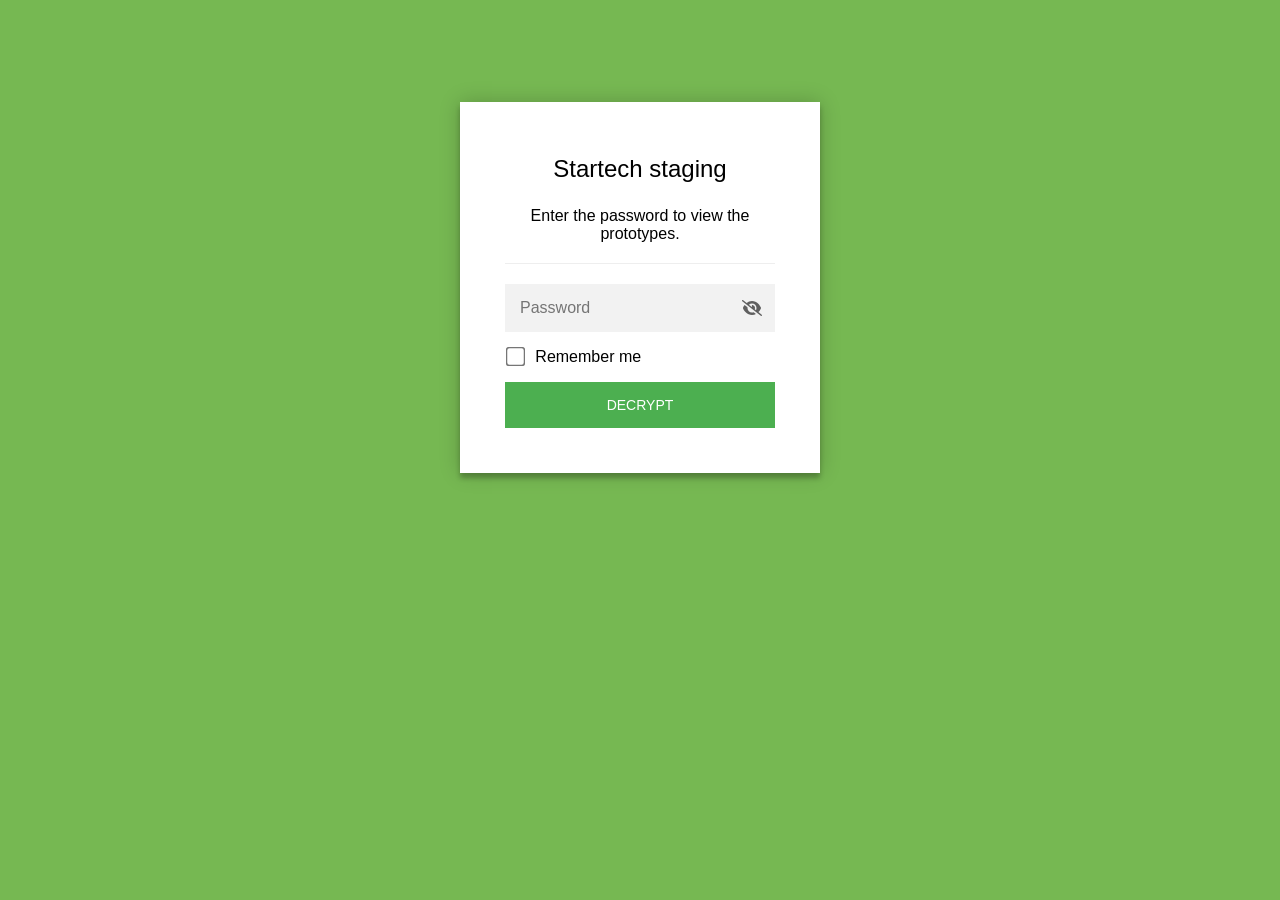
==== accessories/index.html @ a1be1f6a "Startech prototypes staging (password-protected build) Co-Authored-By: Claude Opus 5.5 <noreply@anth" ====
<!DOCTYPE html>
<html class="staticrypt-html">
    <head>
        <meta charset="utf-8" />
        <title>Startech staging</title>
        <meta name="viewport" content="width=device-width, initial-scale=1" />

        <!-- do not cache this page -->
        <meta http-equiv="cache-control" content="max-age=0" />
        <meta http-equiv="cache-control" content="no-cache" />
        <meta http-equiv="expires" content="0" />
        <meta http-equiv="expires" content="Tue, 01 Jan 1980 1:00:00 GMT" />
        <meta http-equiv="pragma" content="no-cache" />

        <style>
            .staticrypt-hr {
                margin-top: 20px;
                margin-bottom: 20px;
                border: 0;
                border-top: 1px solid #eee;
            }

            .staticrypt-page {
                width: 360px;
                padding: 8% 0 0;
                margin: auto;
                box-sizing: border-box;
            }

            .staticrypt-form {
                position: relative;
                z-index: 1;
                background: #ffffff;
                max-width: 360px;
                margin: 0 auto 100px;
                padding: 45px;
                text-align: center;
                box-shadow: 0 0 20px 0 rgba(0, 0, 0, 0.2), 0 5px 5px 0 rgba(0, 0, 0, 0.24);
            }

            .staticrypt-form input[type="password"],
            input[type="text"] {
                background: inherit;
                border: 0;
                box-sizing: border-box; /* This ensures padding is included in the total width */
                font-size: 14px;
                outline: 0;
                padding: 15px 30px 15px 15px; /* Adjust the padding to ensure there is space for the icon */
                width: 100%;
            }

            .staticrypt-password-container {
                position: relative;
                outline: 0;
                background: #f2f2f2;
                width: 100%;
                border: 0;
                margin: 0 0 15px;
                box-sizing: border-box;
            }

            .staticrypt-toggle-password-visibility {
                cursor: pointer;
                height: 20px;
                opacity: 60%;
                padding: 13px;
                position: absolute;
                right: 0;
                top: 50%;
                transform: translateY(-50%);
                width: 20px;
            }

            .staticrypt-form .staticrypt-decrypt-button {
                text-transform: uppercase;
                outline: 0;
                background: #4CAF50;
                width: 100%;
                border: 0;
                padding: 15px;
                color: #ffffff;
                font-size: 14px;
                cursor: pointer;
            }

            .staticrypt-form .staticrypt-decrypt-button:hover,
            .staticrypt-form .staticrypt-decrypt-button:active,
            .staticrypt-form .staticrypt-decrypt-button:focus {
                background: #4CAF50;
                filter: brightness(92%);
            }

            .staticrypt-html {
                height: 100%;
            }

            .staticrypt-body {
                height: 100%;
                margin: 0;
            }

            .staticrypt-content {
                height: 100%;
                margin-bottom: 1em;
                background: #76B852;
                font-family: "Arial", sans-serif;
                -webkit-font-smoothing: antialiased;
                -moz-osx-font-smoothing: grayscale;
            }

            .staticrypt-instructions {
                margin-top: -1em;
                margin-bottom: 1em;
            }

            .staticrypt-title {
                font-size: 1.5em;
            }

            label.staticrypt-remember {
                display: flex;
                align-items: center;
                margin-bottom: 1em;
            }

            .staticrypt-remember input[type="checkbox"] {
                transform: scale(1.5);
                margin-right: 1em;
            }

            .hidden {
                display: none !important;
            }

            .staticrypt-spinner-container {
                height: 100%;
                display: flex;
                align-items: center;
                justify-content: center;
            }

            .staticrypt-spinner {
                display: inline-block;
                width: 2rem;
                height: 2rem;
                vertical-align: text-bottom;
                border: 0.25em solid gray;
                border-right-color: transparent;
                border-radius: 50%;
                -webkit-animation: spinner-border 0.75s linear infinite;
                animation: spinner-border 0.75s linear infinite;
                animation-duration: 0.75s;
                animation-timing-function: linear;
                animation-delay: 0s;
                animation-iteration-count: infinite;
                animation-direction: normal;
                animation-fill-mode: none;
                animation-play-state: running;
                animation-name: spinner-border;
            }

            @keyframes spinner-border {
                100% {
                    transform: rotate(360deg);
                }
            }

            @media screen and (-webkit-min-device-pixel-ratio: 0) {
                .staticrypt-form input[type="password"],
                input[type="text"] {
                    font-size: 16px;
                }
            }
        </style>
    </head>

    <body class="staticrypt-body">
        <div id="staticrypt_loading" class="staticrypt-spinner-container">
            <div class="staticrypt-spinner"></div>
        </div>

        <div id="staticrypt_content" class="staticrypt-content hidden">
            <div class="staticrypt-page">
                <div class="staticrypt-form">
                    <div class="staticrypt-instructions">
                        <p class="staticrypt-title">Startech staging</p><p>Enter the password to view the prototypes.</p>
                        <p></p>
                    </div>

                    <hr class="staticrypt-hr" />

                    <form id="staticrypt-form" action="#" method="post">
                        <div class="staticrypt-password-container">
                            <input
                                id="staticrypt-password"
                                type="password"
                                name="password"
                                placeholder="Password"
                                autofocus
                            />

                            <img
                                class="staticrypt-toggle-password-visibility"
                                alt="Show password"
                                title="Show password"
                                src="[data-uri]"
                            />
                        </div>

                        <label id="staticrypt-remember-label" class="staticrypt-remember hidden">
                            <input id="staticrypt-remember" type="checkbox" name="remember" />
                            Remember me
                        </label>

                        <input type="submit" class="staticrypt-decrypt-button" value="DECRYPT" />
                    </form>
                </div>
            </div>
        </div>

        <script>
            // these variables will be filled when generating the file - the template format is 'variable_name'
            const staticryptInitiator = ((function(){
  const exports = {};
  const cryptoEngine = ((function(){
  const exports = {};
  const { subtle } = crypto;

const IV_BITS = 16 * 8;
const HEX_BITS = 4;
const ENCRYPTION_ALGO = "AES-CBC";

/**
 * Translates between utf8 encoded hexadecimal strings
 * and Uint8Array bytes.
 */
const HexEncoder = {
    /**
     * hex string -> bytes
     * @param {string} hexString
     * @returns {Uint8Array}
     */
    parse: function (hexString) {
        if (hexString.length % 2 !== 0) throw "Invalid hexString";
        const arrayBuffer = new Uint8Array(hexString.length / 2);

        for (let i = 0; i < hexString.length; i += 2) {
            const byteValue = parseInt(hexString.substring(i, i + 2), 16);
            if (isNaN(byteValue)) {
                throw "Invalid hexString";
            }
            arrayBuffer[i / 2] = byteValue;
        }
        return arrayBuffer;
    },

    /**
     * bytes -> hex string
     * @param {Uint8Array} bytes
     * @returns {string}
     */
    stringify: function (bytes) {
        const hexBytes = [];

        for (let i = 0; i < bytes.length; ++i) {
            let byteString = bytes[i].toString(16);
            if (byteString.length < 2) {
                byteString = "0" + byteString;
            }
            hexBytes.push(byteString);
        }
        return hexBytes.join("");
    },
};

/**
 * Translates between utf8 strings and Uint8Array bytes.
 */
const UTF8Encoder = {
    parse: function (str) {
        return new TextEncoder().encode(str);
    },

    stringify: function (bytes) {
        return new TextDecoder().decode(bytes);
    },
};

/**
 * Salt and encrypt a msg with a password.
 */
async function encrypt(msg, hashedPassword) {
    // Must be 16 bytes, unpredictable, and preferably cryptographically random. However, it need not be secret.
    // https://developer.mozilla.org/en-US/docs/Web/API/SubtleCrypto/encrypt#parameters
    const iv = crypto.getRandomValues(new Uint8Array(IV_BITS / 8));

    const key = await subtle.importKey("raw", HexEncoder.parse(hashedPassword), ENCRYPTION_ALGO, false, ["encrypt"]);

    const encrypted = await subtle.encrypt(
        {
            name: ENCRYPTION_ALGO,
            iv: iv,
        },
        key,
        UTF8Encoder.parse(msg)
    );

    // iv will be 32 hex characters, we prepend it to the ciphertext for use in decryption
    return HexEncoder.stringify(iv) + HexEncoder.stringify(new Uint8Array(encrypted));
}
exports.encrypt = encrypt;

/**
 * Decrypt a salted msg using a password.
 *
 * @param {string} encryptedMsg
 * @param {string} hashedPassword
 * @returns {Promise<string>}
 */
async function decrypt(encryptedMsg, hashedPassword) {
    const ivLength = IV_BITS / HEX_BITS;
    const iv = HexEncoder.parse(encryptedMsg.substring(0, ivLength));
    const encrypted = encryptedMsg.substring(ivLength);

    const key = await subtle.importKey("raw", HexEncoder.parse(hashedPassword), ENCRYPTION_ALGO, false, ["decrypt"]);

    const outBuffer = await subtle.decrypt(
        {
            name: ENCRYPTION_ALGO,
            iv: iv,
        },
        key,
        HexEncoder.parse(encrypted)
    );

    return UTF8Encoder.stringify(new Uint8Array(outBuffer));
}
exports.decrypt = decrypt;

/**
 * Salt and hash the password so it can be stored in localStorage without opening a password reuse vulnerability.
 *
 * @param {string} password
 * @param {string} salt
 * @returns {Promise<string>}
 */
async function hashPassword(password, salt) {
    // we hash the password in multiple steps, each adding more iterations. This is because we used to allow less
    // iterations, so for backward compatibility reasons, we need to support going from that to more iterations.
    let hashedPassword = await hashLegacyRound(password, salt);

    hashedPassword = await hashSecondRound(hashedPassword, salt);

    return hashThirdRound(hashedPassword, salt);
}
exports.hashPassword = hashPassword;

/**
 * This hashes the password with 1k iterations. This is a low number, we need this function to support backwards
 * compatibility.
 *
 * @param {string} password
 * @param {string} salt
 * @returns {Promise<string>}
 */
function hashLegacyRound(password, salt) {
    return pbkdf2(password, salt, 1000, "SHA-1");
}
exports.hashLegacyRound = hashLegacyRound;

/**
 * Add a second round of iterations. This is because we used to use 1k, so for backwards compatibility with
 * remember-me/autodecrypt links, we need to support going from that to more iterations.
 *
 * @param hashedPassword
 * @param salt
 * @returns {Promise<string>}
 */
function hashSecondRound(hashedPassword, salt) {
    return pbkdf2(hashedPassword, salt, 14000, "SHA-256");
}
exports.hashSecondRound = hashSecondRound;

/**
 * Add a third round of iterations to bring total number to 600k. This is because we used to use 1k, then 15k, so for
 * backwards compatibility with remember-me/autodecrypt links, we need to support going from that to more iterations.
 *
 * @param hashedPassword
 * @param salt
 * @returns {Promise<string>}
 */
function hashThirdRound(hashedPassword, salt) {
    return pbkdf2(hashedPassword, salt, 585000, "SHA-256");
}
exports.hashThirdRound = hashThirdRound;

/**
 * Salt and hash the password so it can be stored in localStorage without opening a password reuse vulnerability.
 *
 * @param {string} password
 * @param {string} salt
 * @param {int} iterations
 * @param {string} hashAlgorithm
 * @returns {Promise<string>}
 */
async function pbkdf2(password, salt, iterations, hashAlgorithm) {
    const key = await subtle.importKey("raw", UTF8Encoder.parse(password), "PBKDF2", false, ["deriveBits"]);

    const keyBytes = await subtle.deriveBits(
        {
            name: "PBKDF2",
            hash: hashAlgorithm,
            iterations,
            salt: UTF8Encoder.parse(salt),
        },
        key,
        256
    );

    return HexEncoder.stringify(new Uint8Array(keyBytes));
}

function generateRandomSalt() {
    const bytes = crypto.getRandomValues(new Uint8Array(128 / 8));

    return HexEncoder.stringify(new Uint8Array(bytes));
}
exports.generateRandomSalt = generateRandomSalt;

async function signMessage(hashedPassword, message) {
    const key = await subtle.importKey(
        "raw",
        HexEncoder.parse(hashedPassword),
        {
            name: "HMAC",
            hash: "SHA-256",
        },
        false,
        ["sign"]
    );
    const signature = await subtle.sign("HMAC", key, UTF8Encoder.parse(message));

    return HexEncoder.stringify(new Uint8Array(signature));
}
exports.signMessage = signMessage;

function getRandomAlphanum() {
    const possibleCharacters = "abcdefghijklmnopqrstuvwxyzABCDEFGHIJKLMNOPQRSTUVWXYZ0123456789";

    let byteArray;
    let parsedInt;

    // Keep generating new random bytes until we get a value that falls
    // within a range that can be evenly divided by possibleCharacters.length
    do {
        byteArray = crypto.getRandomValues(new Uint8Array(1));
        // extract the lowest byte to get an int from 0 to 255 (probably unnecessary, since we're only generating 1 byte)
        parsedInt = byteArray[0] & 0xff;
    } while (parsedInt >= 256 - (256 % possibleCharacters.length));

    // Take the modulo of the parsed integer to get a random number between 0 and totalLength - 1
    const randomIndex = parsedInt % possibleCharacters.length;

    return possibleCharacters[randomIndex];
}

/**
 * Generate a random string of a given length.
 *
 * @param {int} length
 * @returns {string}
 */
function generateRandomString(length) {
    let randomString = "";

    for (let i = 0; i < length; i++) {
        randomString += getRandomAlphanum();
    }

    return randomString;
}
exports.generateRandomString = generateRandomString;

  return exports;
})());
const codec = ((function(){
  const exports = {};
  /**
 * Initialize the codec with the provided cryptoEngine - this return functions to encode and decode messages.
 *
 * @param cryptoEngine - the engine to use for encryption / decryption
 */
function init(cryptoEngine) {
    const exports = {};

    /**
     * Top-level function for encoding a message.
     * Includes password hashing, encryption, and signing.
     *
     * @param {string} msg
     * @param {string} password
     * @param {string} salt
     *
     * @returns {string} The encoded text
     */
    async function encode(msg, password, salt) {
        const hashedPassword = await cryptoEngine.hashPassword(password, salt);

        const encrypted = await cryptoEngine.encrypt(msg, hashedPassword);

        // we use the hashed password in the HMAC because this is effectively what will be used a password (so we can store
        // it in localStorage safely, we don't use the clear text password)
        const hmac = await cryptoEngine.signMessage(hashedPassword, encrypted);

        return hmac + encrypted;
    }
    exports.encode = encode;

    /**
     * Encode using a password that has already been hashed. This is useful to encode multiple messages in a row, that way
     * we don't need to hash the password multiple times.
     *
     * @param {string} msg
     * @param {string} hashedPassword
     *
     * @returns {string} The encoded text
     */
    async function encodeWithHashedPassword(msg, hashedPassword) {
        const encrypted = await cryptoEngine.encrypt(msg, hashedPassword);

        // we use the hashed password in the HMAC because this is effectively what will be used a password (so we can store
        // it in localStorage safely, we don't use the clear text password)
        const hmac = await cryptoEngine.signMessage(hashedPassword, encrypted);

        return hmac + encrypted;
    }
    exports.encodeWithHashedPassword = encodeWithHashedPassword;

    /**
     * Top-level function for decoding a message.
     * Includes signature check and decryption.
     *
     * @param {string} signedMsg
     * @param {string} hashedPassword
     * @param {string} salt
     * @param {int} backwardCompatibleAttempt
     * @param {string} originalPassword
     *
     * @returns {Object} {success: true, decoded: string} | {success: false, message: string}
     */
    async function decode(signedMsg, hashedPassword, salt, backwardCompatibleAttempt = 0, originalPassword = "") {
        const encryptedHMAC = signedMsg.substring(0, 64);
        const encryptedMsg = signedMsg.substring(64);
        const decryptedHMAC = await cryptoEngine.signMessage(hashedPassword, encryptedMsg);

        if (decryptedHMAC !== encryptedHMAC) {
            // we have been raising the number of iterations in the hashing algorithm multiple times, so to support the old
            // remember-me/autodecrypt links we need to try bringing the old hashes up to speed.
            originalPassword = originalPassword || hashedPassword;
            if (backwardCompatibleAttempt === 0) {
                const updatedHashedPassword = await cryptoEngine.hashThirdRound(originalPassword, salt);

                return decode(signedMsg, updatedHashedPassword, salt, backwardCompatibleAttempt + 1, originalPassword);
            }
            if (backwardCompatibleAttempt === 1) {
                let updatedHashedPassword = await cryptoEngine.hashSecondRound(originalPassword, salt);
                updatedHashedPassword = await cryptoEngine.hashThirdRound(updatedHashedPassword, salt);

                return decode(signedMsg, updatedHashedPassword, salt, backwardCompatibleAttempt + 1, originalPassword);
            }

            return { success: false, message: "Signature mismatch" };
        }

        return {
            success: true,
            decoded: await cryptoEngine.decrypt(encryptedMsg, hashedPassword),
        };
    }
    exports.decode = decode;

    return exports;
}
exports.init = init;

  return exports;
})());
const decode = codec.init(cryptoEngine).decode;

/**
 * Initialize the staticrypt module, that exposes functions callbable by the password_template.
 *
 * @param {{
 *  staticryptEncryptedMsgUniqueVariableName: string,
 *  isRememberEnabled: boolean,
 *  rememberDurationInDays: number,
 *  staticryptSaltUniqueVariableName: string,
 * }} staticryptConfig - object of data that is stored on the password_template at encryption time.
 *
 * @param {{
 *  rememberExpirationKey: string,
 *  rememberPassphraseKey: string,
 *  replaceHtmlCallback: function,
 *  clearLocalStorageCallback: function,
 * }} templateConfig - object of data that can be configured by a custom password_template.
 */
function init(staticryptConfig, templateConfig) {
    const exports = {};

    /**
     * Decrypt our encrypted page, replace the whole HTML.
     *
     * @param {string} hashedPassword
     * @returns {Promise<boolean>}
     */
    async function decryptAndReplaceHtml(hashedPassword) {
        const { staticryptEncryptedMsgUniqueVariableName, staticryptSaltUniqueVariableName } = staticryptConfig;
        const { replaceHtmlCallback } = templateConfig;

        const result = await decode(
            staticryptEncryptedMsgUniqueVariableName,
            hashedPassword,
            staticryptSaltUniqueVariableName
        );
        if (!result.success) {
            return false;
        }
        const plainHTML = result.decoded;

        // if the user configured a callback call it, otherwise just replace the whole HTML
        if (typeof replaceHtmlCallback === "function") {
            replaceHtmlCallback(plainHTML);
        } else {
            document.write(plainHTML);
            document.close();
        }

        return true;
    }

    /**
     * Attempt to decrypt the page and replace the whole HTML.
     *
     * @param {string} password
     * @param {boolean} isRememberChecked
     *
     * @returns {Promise<{isSuccessful: boolean, hashedPassword?: string}>} - we return an object, so that if we want to
     *   expose more information in the future we can do it without breaking the password_template
     */
    async function handleDecryptionOfPage(password, isRememberChecked) {
        const { staticryptSaltUniqueVariableName } = staticryptConfig;

        // decrypt and replace the whole page
        const hashedPassword = await cryptoEngine.hashPassword(password, staticryptSaltUniqueVariableName);
        return handleDecryptionOfPageFromHash(hashedPassword, isRememberChecked);
    }
    exports.handleDecryptionOfPage = handleDecryptionOfPage;

    async function handleDecryptionOfPageFromHash(hashedPassword, isRememberChecked) {
        const { isRememberEnabled, rememberDurationInDays } = staticryptConfig;
        const { rememberExpirationKey, rememberPassphraseKey } = templateConfig;

        const isDecryptionSuccessful = await decryptAndReplaceHtml(hashedPassword);

        if (!isDecryptionSuccessful) {
            return {
                isSuccessful: false,
                hashedPassword,
            };
        }

        // remember the hashedPassword and set its expiration if necessary
        if (isRememberEnabled && isRememberChecked) {
            window.localStorage.setItem(rememberPassphraseKey, hashedPassword);

            // set the expiration if the duration isn't 0 (meaning no expiration)
            if (rememberDurationInDays > 0) {
                window.localStorage.setItem(
                    rememberExpirationKey,
                    (new Date().getTime() + rememberDurationInDays * 24 * 60 * 60 * 1000).toString()
                );
            }
        }

        return {
            isSuccessful: true,
            hashedPassword,
        };
    }
    exports.handleDecryptionOfPageFromHash = handleDecryptionOfPageFromHash;

    /**
     * Clear localstorage from staticrypt related values
     */
    function clearLocalStorage() {
        const { clearLocalStorageCallback, rememberExpirationKey, rememberPassphraseKey } = templateConfig;

        if (typeof clearLocalStorageCallback === "function") {
            clearLocalStorageCallback();
        } else {
            localStorage.removeItem(rememberPassphraseKey);
            localStorage.removeItem(rememberExpirationKey);
        }
    }

    async function handleDecryptOnLoad() {
        let isSuccessful = await decryptOnLoadFromUrl();

        if (!isSuccessful) {
            isSuccessful = await decryptOnLoadFromRememberMe();
        }

        return { isSuccessful };
    }
    exports.handleDecryptOnLoad = handleDecryptOnLoad;

    /**
     * Clear storage if we are logging out
     *
     * @returns {boolean} - whether we logged out
     */
    function logoutIfNeeded() {
        const logoutKey = "staticrypt_logout";

        // handle logout through query param
        const queryParams = new URLSearchParams(window.location.search);
        if (queryParams.has(logoutKey)) {
            clearLocalStorage();
            return true;
        }

        // handle logout through URL fragment
        const hash = window.location.hash.substring(1);
        if (hash.includes(logoutKey)) {
            clearLocalStorage();
            return true;
        }

        return false;
    }

    /**
     * To be called on load: check if we want to try to decrypt and replace the HTML with the decrypted content, and
     * try to do it if needed.
     *
     * @returns {Promise<boolean>} true if we derypted and replaced the whole page, false otherwise
     */
    async function decryptOnLoadFromRememberMe() {
        const { rememberDurationInDays } = staticryptConfig;
        const { rememberExpirationKey, rememberPassphraseKey } = templateConfig;

        // if we are login out, terminate
        if (logoutIfNeeded()) {
            return false;
        }

        // if there is expiration configured, check if we're not beyond the expiration
        if (rememberDurationInDays && rememberDurationInDays > 0) {
            const expiration = localStorage.getItem(rememberExpirationKey),
                isExpired = expiration && new Date().getTime() > parseInt(expiration);

            if (isExpired) {
                clearLocalStorage();
                return false;
            }
        }

        const hashedPassword = localStorage.getItem(rememberPassphraseKey);

        if (hashedPassword) {
            // try to decrypt
            const isDecryptionSuccessful = await decryptAndReplaceHtml(hashedPassword);

            // if the decryption is unsuccessful the password might be wrong - silently clear the saved data and let
            // the user fill the password form again
            if (!isDecryptionSuccessful) {
                clearLocalStorage();
                return false;
            }

            return true;
        }

        return false;
    }

    async function decryptOnLoadFromUrl() {
        const passwordKey = "staticrypt_pwd";
        const rememberMeKey = "remember_me";

        // try to get the password from the query param (for backward compatibility - we now want to avoid this method,
        // since it sends the hashed password to the server which isn't needed)
        const queryParams = new URLSearchParams(window.location.search);
        const hashedPasswordQuery = queryParams.get(passwordKey);
        const rememberMeQuery = queryParams.get(rememberMeKey);

        const urlFragment = window.location.hash.substring(1);
        // get the password from the url fragment
        const hashedPasswordRegexMatch = urlFragment.match(new RegExp(passwordKey + "=([^&]*)"));
        const hashedPasswordFragment = hashedPasswordRegexMatch ? hashedPasswordRegexMatch[1] : null;
        const rememberMeFragment = urlFragment.includes(rememberMeKey);

        const hashedPassword = hashedPasswordFragment || hashedPasswordQuery;
        const rememberMe = rememberMeFragment || rememberMeQuery;

        if (hashedPassword) {
            return handleDecryptionOfPageFromHash(hashedPassword, rememberMe);
        }

        return false;
    }

    return exports;
}
exports.init = init;

  return exports;
})());
            const templateError = "Bad password!",
                templateToggleAltShow = "Show password",
                templateToggleAltHide = "Hide password",
                isRememberEnabled = true,
                staticryptConfig = {"staticryptEncryptedMsgUniqueVariableName":"[base64]","isRememberEnabled":true,"rememberDurationInDays":0,"staticryptSaltUniqueVariableName":"c3d2fa3e30395ad2951ff676e5855b59"};

            // you can edit these values to customize some of the behavior of StatiCrypt
            const templateConfig = {
                rememberExpirationKey: "staticrypt_expiration",
                rememberPassphraseKey: "staticrypt_passphrase",
                replaceHtmlCallback: null,
                clearLocalStorageCallback: null,
            };

            // init the staticrypt engine
            const staticrypt = staticryptInitiator.init(staticryptConfig, templateConfig);

            // try to automatically decrypt on load if there is a saved password
            window.onload = async function () {
                const { isSuccessful } = await staticrypt.handleDecryptOnLoad();

                // if we didn't decrypt anything on load, show the password prompt. Otherwise the content has already been
                // replaced, no need to do anything
                if (!isSuccessful) {
                    // hide loading screen
                    document.getElementById("staticrypt_loading").classList.add("hidden");
                    document.getElementById("staticrypt_content").classList.remove("hidden");
                    document.getElementById("staticrypt-password").focus();

                    // show the remember me checkbox
                    if (isRememberEnabled) {
                        document.getElementById("staticrypt-remember-label").classList.remove("hidden");
                    }
                }
            };

            // toggle password visibility
            const toggleIcon = document.querySelector(".staticrypt-toggle-password-visibility");
            // these two icons are coming from FontAwesome
            const imgSrcEyeClosed =
                "[data-uri]";
            const imgSrcEyeOpened =
                "[data-uri]";
            toggleIcon.addEventListener("click", function () {
                const passwordInput = document.getElementById("staticrypt-password");
                if (passwordInput.type === "password") {
                    passwordInput.type = "text";
                    toggleIcon.src = imgSrcEyeOpened;
                    toggleIcon.alt = templateToggleAltHide;
                    toggleIcon.title = templateToggleAltHide;
                } else {
                    passwordInput.type = "password";
                    toggleIcon.src = imgSrcEyeClosed;
                    toggleIcon.alt = templateToggleAltShow;
                    toggleIcon.title = templateToggleAltShow;
                }
            });

            // handle password form submission
            document.getElementById("staticrypt-form").addEventListener("submit", async function (e) {
                e.preventDefault();

                const password = document.getElementById("staticrypt-password").value,
                    isRememberChecked = document.getElementById("staticrypt-remember").checked;

                const { isSuccessful } = await staticrypt.handleDecryptionOfPage(password, isRememberChecked);

                if (!isSuccessful) {
                    alert(templateError);
                }
            });
        </script>
    </body>
</html>
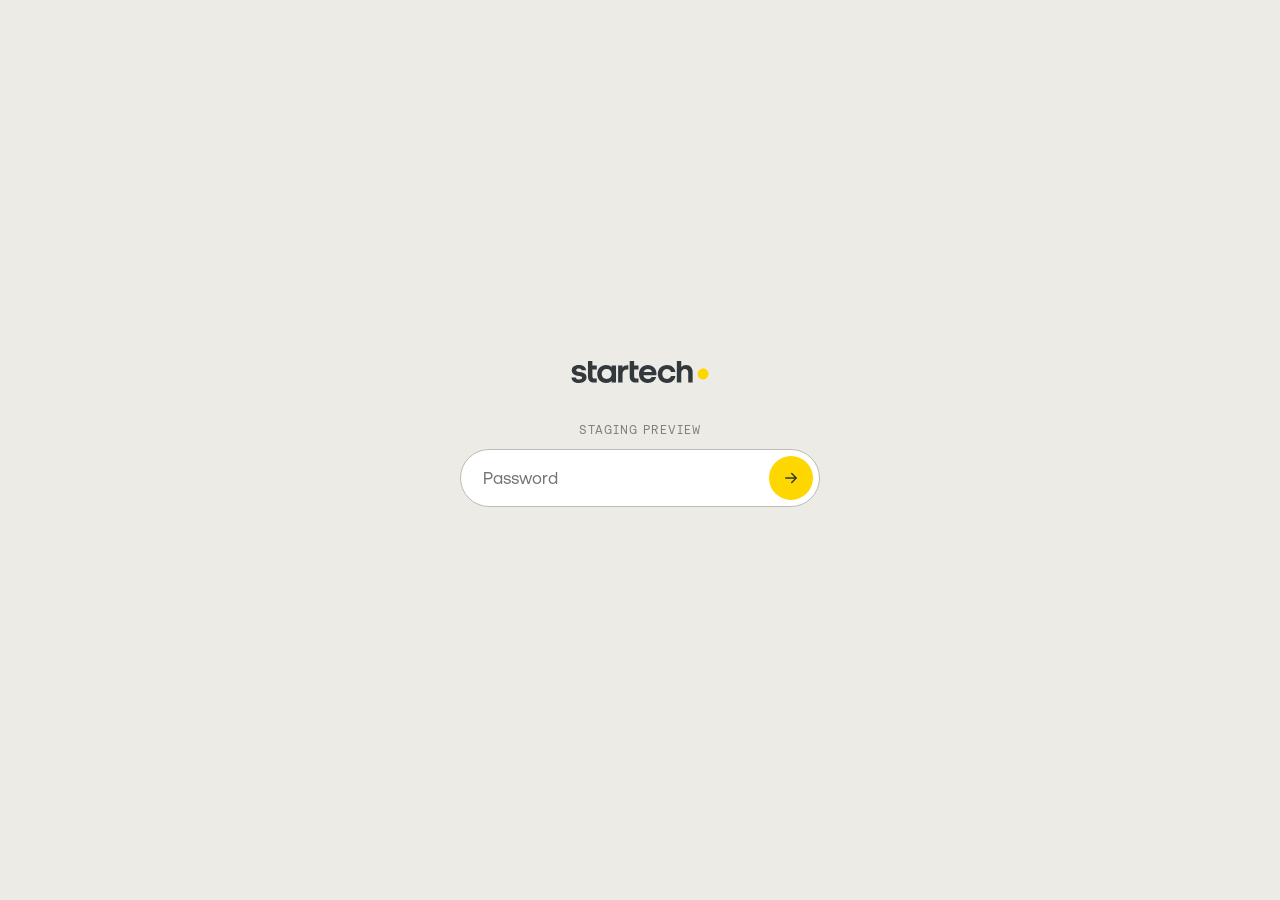
==== commit 435b5de3: "Replace StatiCrypt with branded password screen; remember unlock on this device Co-Authored-By: Clau" ====
--- a/accessories/index.html
+++ b/accessories/index.html
@@ -1,892 +1,95 @@
-<!DOCTYPE html>
-<html class="staticrypt-html">
-    <head>
-        <meta charset="utf-8" />
-        <title>Startech staging</title>
-        <meta name="viewport" content="width=device-width, initial-scale=1" />
+<!doctype html>
+<html lang="en">
+<head>
+<meta charset="utf-8">
+<meta name="viewport" content="width=device-width, initial-scale=1">
+<meta name="robots" content="noindex, nofollow">
+<title>Startech Workstation Accessories</title>
+<style>
+@font-face { font-family: "Startech Aeonik"; font-weight: 400; font-display: swap; src: url("../assets/fonts/StartechAeonik-Regular.woff2") format("woff2"); }
+@font-face { font-family: "Startech Aeonik Fono"; font-weight: 400; font-display: swap; src: url("../assets/fonts/StartechAeonikFono-Regular.woff2") format("woff2"); }
+:root { --yellow: #FFD700; --silicon: #32383C; --titanium: #BCBBB6; --aluminium: #ECEBE5; }
+* { box-sizing: border-box; }
+html, body { height: 100%; margin: 0; }
+body { background: var(--aluminium); color: var(--silicon); font-family: "Startech Aeonik", Inter, Arial, sans-serif;
+  display: grid; place-items: center; padding: 24px; -webkit-font-smoothing: antialiased; }
+body.checking main { visibility: hidden; }
+main { width: 100%; max-width: 360px; display: flex; flex-direction: column; align-items: center; gap: 40px; }
+.logo { width: 168px; height: auto; color: var(--silicon); }
+form { width: 100%; display: flex; flex-direction: column; gap: 12px; }
+label { font-family: "Startech Aeonik Fono", Inter, Arial, sans-serif; font-size: 12px; letter-spacing: .08em;
+  text-transform: uppercase; text-align: center; opacity: .6; }
+.field { display: flex; align-items: center; background: #fff; border-radius: 999px; padding: 6px 6px 6px 22px;
+  border: 1px solid transparent; transition: border-color .2s; }
+.field:focus-within { border-color: var(--titanium); }
+input { flex: 1; min-width: 0; border: 0; outline: 0; background: none; font: inherit; font-size: 17px; color: inherit; padding: 10px 0; }
+button { flex: none; width: 44px; height: 44px; border: 0; border-radius: 50%; background: var(--yellow); cursor: pointer;
+  display: grid; place-items: center; transition: transform .2s; }
+button:hover { transform: scale(1.06); }
+button svg { width: 18px; height: 18px; }
+.error { min-height: 20px; margin: 0; font-size: 14px; text-align: center; opacity: 0; transition: opacity .2s; }
+.error.show { opacity: .8; }
+.shake { animation: shake .35s; }
+@keyframes shake { 25% { transform: translateX(-6px); } 75% { transform: translateX(6px); } }
+</style>
+</head>
+<body class="checking">
+<main>
+  <svg class="logo-svg" aria-hidden="true" focusable="false" width="140" height="22" viewBox="0 0 140 22" fill="none"><g><path d="M1.45915 16.3915H5.73521C6.07606 17.7549 7.25352 18.4676 9.14366 18.4676C11.0338 18.4676 12.1183 17.8169 12.1183 16.7634C12.1183 15.8648 11.4366 15.4 9.57746 15.0592L7.28451 14.6254C3.53521 13.9127 1.73803 12.2394 1.73803 9.48169C1.73803 6.25916 4.55775 4.02817 8.6169 4.02817C12.893 4.02817 15.6197 5.91831 16.1465 9.29577H11.8394C11.3746 8.1493 10.2901 7.56056 8.6169 7.56056C7.19155 7.56056 6.16901 8.24225 6.16901 9.20282C6.16901 10.1014 6.91268 10.5352 9.08169 10.938L11.4056 11.3718C14.8451 12.0225 16.5493 13.6648 16.5493 16.3606C16.5493 19.831 13.6986 22 9.14366 22C4.58873 22 1.86197 19.9859 1.45915 16.3915Z" fill="currentColor"/><path d="M17.9746 15.2761V-5.96046e-08H22.3746V4.46197H26.7437V8.42817H22.3746V15.0592C22.3746 16.9493 23.1803 17.6 24.9465 17.6H26.7437V21.5662H24.3887C20.0507 21.5662 17.9746 19.5521 17.9746 15.2761Z" fill="currentColor"/><path d="M27.2704 13.0141C27.2704 7.77747 30.9577 4.02817 36.0704 4.02817C38.3944 4.02817 40.3465 4.86479 41.6169 6.29014V4.46197H46.0169V21.5662H41.6169V19.738C40.3465 21.1634 38.3944 22 36.0704 22C30.9577 22 27.2704 18.2507 27.2704 13.0141ZM41.6479 13.0141C41.6479 10.1324 39.5718 8.05634 36.6901 8.05634C33.8085 8.05634 31.7324 10.1324 31.7324 13.0141C31.7324 15.8958 33.8394 17.9718 36.6901 17.9718C39.5408 17.9718 41.6479 15.8648 41.6479 13.0141Z" fill="currentColor"/><path d="M48.1239 4.46197H52.5239V6.66197C53.6085 5.11268 55.2507 4.33803 57.5127 4.33803H58.3493V8.42817H57.1408C54.0423 8.42817 52.5239 10.0704 52.5239 13.4479V21.5662H48.1239V4.46197Z" fill="currentColor"/><path d="M59.7127 15.2761V-5.96046e-08H64.1127V4.46197H68.4817V8.42817H64.1127V15.0592C64.1127 16.9493 64.9183 17.6 66.6845 17.6H68.4817V21.5662H66.1268C61.7887 21.5662 59.7127 19.5521 59.7127 15.2761Z" fill="currentColor"/><path d="M69.0085 12.9831C69.0085 7.87042 72.7887 4.02817 77.8085 4.02817C82.8282 4.02817 86.4845 7.65352 86.4845 12.5803C86.4845 13.0761 86.4535 13.6648 86.3916 14.2845H73.4085C73.8423 16.6085 75.4845 18.0958 77.8085 18.0958C79.7296 18.0958 80.969 17.4451 81.5577 16.0817H86.1746C85.0592 19.862 81.9916 22 77.6845 22C72.6028 22 69.0085 18.2507 69.0085 12.9831ZM82.0535 10.969C81.5578 9.10986 79.9775 7.93239 77.8085 7.93239C75.7944 7.93239 74.2451 9.07887 73.5944 10.969H82.0535Z" fill="currentColor"/><path d="M87.8479 12.9831C87.8479 7.83944 91.7211 4.02817 97.0507 4.02817C101.544 4.02817 104.828 6.78592 105.417 11H100.986C100.614 9.29577 98.9409 8.05634 96.9578 8.05634C94.231 8.05634 92.3099 10.1014 92.3099 13.0141C92.3099 15.9268 94.231 17.9718 96.9578 17.9718C98.9409 17.9718 100.614 16.7324 100.986 15.0282H105.417C104.828 19.2732 101.575 22 97.0507 22C91.7211 22 87.8479 18.2197 87.8479 12.9831Z" fill="currentColor"/><path d="M106.839 -5.96046e-08H111.239V6.1662C112.386 4.8338 114.09 4.02817 116.042 4.02817C120.039 4.02817 122.642 6.8169 122.642 11.062V21.5662H118.242V11.8986C118.242 9.4507 117.065 8.05634 114.988 8.05634C112.696 8.05634 111.239 9.76056 111.239 12.4563V21.5662H106.839V-5.96046e-08Z" fill="currentColor"/><path d="M127.693 13.0141C127.693 10.0085 130.11 7.59155 133.115 7.59155C136.121 7.59155 138.538 10.0085 138.538 13.0141C138.538 16.0197 136.121 18.4366 133.115 18.4366C130.11 18.4366 127.693 16.0197 127.693 13.0141Z" fill="#FFD700"/></g></svg>
+  <form id="f" autocomplete="on">
+    <label for="p">Staging preview</label>
+    <div class="field">
+      <input id="p" type="password" name="password" placeholder="Password" autocomplete="current-password" autofocus required>
+      <button type="submit" aria-label="Enter"><svg viewBox="0 0 24 24" fill="none" stroke="#32383C" stroke-width="2" stroke-linecap="round" stroke-linejoin="round"><path d="M5 12h14M13 6l6 6-6 6"/></svg></button>
+    </div>
+    <p class="error" id="e" role="alert">That password isn't right. Try again.</p>
+  </form>
+</main>
+<script>
+(function () {
+  var SALT = "6iNGQZjnsN5ESkIGrxfJwQ==", IV = "rR0//6kwX01PZDPe", DATA = "AI4NcM5O87Q2OP8pTd1efJsbuOYxMvbr+fTtJZNtyo5u72qFju0UQDZoS4YK8wLel+9ke5XEofbXSaTf1o3f5zfW1fPMAUwqgq5gyBLQN+pxHsrv0IXhsBChBzwTD0MyzwMfQck1FtQHnRv4qyljslNuMcHrt9/1pBonXDHFz3tWJTYUx3GoOveMnxyt+HyriMZ0pjdVWekmx9LTv0Waris0zLW7UNoNkxObea1SUYZLZurCOfiOTFttZvJpFewuWXJmHMKh4krylLpWvVkXeXBUvG2hUn0f51ekMqx9JoH+9TGDCKtTveUHGAKWPKSmBVLe2mhjZpQUw3A4A3ng2GF75R2WPp9w/0yQWtFWoYpifGFiUgbQh3SOIqZ2P18x/BAQrBPYmG2plrTkY5T3DZwemnjw/ri3h1daV2O4auWzgbym13QJwfh8bakQmG0a3lzIB85etLOQKvtV4od2jhAz3lItQb/LCRTSoqNBLjYoD0TBsUinkkAMSLEzwepuZmgbZ+SJvqpEO1yYD2RULUmhIjLeJZ7jc9Y1wksVcQ2I4EwtH6Jkhjc12k6+TOI2vzQs4Fqr/f+AyFiIzJdCLfR+2JjdPXxxz0EzZjgP+Ju9/eCgKVlJl/GQwVWIJSGVvoVUgAH2WziFoMfLBEJFdy2e0TqyMzRz2ep+VlMGMY66a4qRjo/QkN7CcK0X/T9h4N2/GyisP65Qp45N9xd5RApz6M+XEKO9C1VicFGawbPv6jeZKEq37Xx4hSpX/pCBKTuev1ghUYdMGxlH8R295gAlykx0wgQSi4d4Lq7QyXeM3UsEPg7aPFOjcufPUgSlb1+xnz4vaoBnOm+AzrTIDT2S69cE4y3xAaW2Be80V6P0S3Xr3xZslN+4BG/+VJ7KiOUKb8uHSeWss/W0Mvc8xI8Fl3rpQmBxWn/2qkVSXlB76hTgrKY++rppwv2WvEuPAeC/1ghCmT7BY2xu0d/[base64]/9D5OYt6p4EIB/rtYfV0GG0af41j50FtupMfFZK66TwLlCCKJO0O1uQTHNwzYhskMabnm/m6gU0xMUVxpREjqyJHjW/XEqBb6ZfGhCcSXN6eBLYzEkRaSvaOCZ8pGETE2F8LR9UCd6oA2LFdb1Xxoj6717o/5w8WUocQQhD5CL/TnCgZxsZFuUpJ7qL1EZZK8B9eqaaKJ05gaLYE9Zn7fSlRHtIomk6HkSk+ynnZ/mgYehtzI6a3FnCK8YZPzKXX7L/yKmOGCTjzCBgGGcB21VUZc8ZjbNzgxrRo9Oroe/BEYMlU6+RfMuJ2Z28mLnU5solepNCRF5piuQyXgMzVUWxrmgNpG11WIEE1olGEZNLVSRt8bk/[base64]/HPnZKr6agGXlroAfb4vxlRLkhpjzKVEh6OBznlK1u/[base64]/MB53MEdUK0vYUntgiPbObq/w4QPzLRRAo6yzmQIP4q2S71L9HNC88F2NxLDWXbqiUQlgR32UiLh+qSzz0k4T8MAup2Dr/741uL2f2+LQj2XGKDYujUv5ASRxP/HTRXTIdrwn5eKazYcLwrveKAzOAumrNPAUgWTwa/TawKlKeCzQNWNQWp49uEArEeSzjxmpJJfya/RIyH6ENiCJ7fi7cZwlQsiGIbfxdt29ndU2xWhDjHaUf3svG7oXrfTgvPBOcDD22tBV+29pv9Swxi4Hrx6HF2nhdaJmPKvYPYdKlZ14BTEaEbwzZn1OgR9HGky/g8ak+aQ7Pa5iu4y7OAtAIVDM0qGZjdx8zA/[base64]/01LOapReAiXdMeqOo2u5kvoGI4bW1OdfkZSYRY6r1VmEhJuaxOUwtVhzhveDYKBWKhfecux+st/BExqs8Nsf9BH2f78sIQ2lOUUzkEyHOS6O04kR+w4FT1D99w7mW0JZ7DFCaE4AYrPbupwXSWp2lHrVJSM+u5KZzQCOHNvc84dxadTbXEKuWnhFDijh8ABjUQmKgsmVckxL5aEL+BjJIV/ukf4o6fo3YSEQ4EScG88abpw2BUio4ZwZQWfEEJquBPJaX3PO31Q6qAvDjU2w5WIdJ73/ZHG0O+uXLB3EsUTGLq19lORLyDOCYKZdbiDUqnctiGbjcjSsqy7i7I1+aqJd2W2oGe/fjIhpfhrfHXC/R3jpRQb2eo0JrCP74b6B8KEyvxZKG5AZfsuGtzTaAJpVorpbcxPJa8veuaVIQcqT3/ApyppiAhN9z/yskuD6MxQvuKLX8040dhT6qTCAx4u7YUcdmTnWbdtsX2D3o7hjiNCifur8jaTRgb8Pm24Fz/Na7wTKPXlkC6WlZpoLLlHg3vF/gjCiJChp0Aha46Hg1tSzp76O05itPqJ3qetpVkWR8VDAD77d4wk5JQV2wvDf0CtE83iFJXSEafzjiAuYSZvCl+iUCrCpFEigy7vPUOwbYg17U4anF+ysUdmNVw1Fw22phronyqdn4GQiIC+mQxC0qFIp6KuVWMafmtLdxwatzCPCWv5/95AvelACzBdzSbd9wch3O773guAsUMa8jE6cTexeGIfrPlQJmkEL+8vq+9dNcSb+jRt/bhCQL3Jcbx/XTEhby61/Mi1odS+S1XfeooReboVXaNEQQKF5MY58y5uAMJFZv7N7So9FOUY32RHk25HR2AzFOBvdUtJDUzUCEW713R2AJ6tz35pHvUQQnduBrjBmWurF23d/WNlPzb54y1aVoMZIwsdke76VAUDHNRfQGLxR9Bb2X0pInJ/z2d4Go//7iF394hmGsUb5YfXcm0JJrBwfVLeg3YQZ5ydvVWA5dwZAUAhmSYUamNiZkag6p/KFEKf4TXFbkR4c3+odNGILYdaiJ1JnQwoqv0O8DvI3GafbrEQOrOQ1ewbMY8giAcR33pkZNs0v5ywoDoZWYb3BP9gDI9zgtolr4TrIPSnlymPVw6uMVo0/rATPb0CgHvGouS1SItkWIFWH/[base64]/r57AaRYD4FX1e3MFBf4KM8ziuI0pd1tszEvQqGJK3iNuzWmKS2rRrDzBBNsqiMaMdJoLjY0DGdmfjBtsl0WTKd8dpOtCUOXevTQn0SF/4zQ+3B/xgyp5cC327SljkkhbcLFCIPDgVs31EV2ILvtHBssWqirjrw9penrz3tWj2AZkVIRcXpUVOT4GybBHoO9OnHTHxudiK8usuldor1H6x8Hdr6GQH6y3L0vJyLQrWw/05he2vKVlJL6hsSE8p/k86cUob3QWgkoDDNgHM30M1fy/OALF6yzPu9kaylsJDpe/[base64]/yG62+uqMAgOA+sGev9D/TLCXaudZdJj5hggRoMwTeJwQ/pfK/9ZhgX7zhJHJO8gYHMdibABI4s9gCPblme2fHdx0p7qyXB+auhWBgwuF3Nl8ezWl8digtccHmkQFGKV7q5rGd9zmutku3CK3X4U6OQIZDOlfj4IKjDAhdVfBjkybIGNY42CgF1sJD5xQqOFxiNy+gb7AWwCmBOGLDcQ27/Pym6+cS+WXtZ5TKF8zHWSWVvPZQoenXmmYTo7hhfZUrps91ZIrWYbFv0pLrwHf2lF4JB7xB/DWq361xGYw6geOPbmY29uq2JojXKsiWERMIUNoRCxD8hNJ8T6lThTIhsiFOwSs4m7yIx4WzNTk7XRFEX96FZE5KDLb4M6PYOmuqrUhbQbvrmSj37RfOM1rkHjgp2/9apO0uOzRF7KH30KVMNS876mtNIQgjNB4K+7vl1r4iwgyIn3CD+RHVL71Vsy8CtXHo7iaohEtGXMb5d0vkPTq80MarEQhWbFvz964jCrpIRpDuUu2qD+/uZPwmzu0YFpRKHmDvzn4h2oNC90Pdn5d6GP+ZEtm2K9NvZe16z0SXSQDvKj9JB4+H2jFXO0RprWYH7C/WcXoCVjt6sqQ8XCD30vK2Ix8IRTwl9PecK65bSmXDv3F9dp8gqDCatuFzksUY6rzyVoTi6IvKqENRFwwjCcmc0oKukJwbczgANbVjz7TlyRWrBOqpFsdUyLjsge3/Hx/atLCS7qEo7Q42eY2tz7GcWBmojD+kaTSu3zucUmLSapgHgJOfipplhdmFny8UcKybbk3mOpEidsPQMj+SpoCa4xCJmKwuVOVur5eXnZMoR7j89ZPQhiiUtcjmY3u6k+AFjwEVqdENze5LqWgX1xeH+lTG/w+IU2NPcFWAnvuC1+OpcGm/ZFyz8GBY+rE01WUiBOn8LwWSCLljd1Ra3v4aAQomcmBGUfkUCN4eD1ArvAUnLXAUmhgNowFzb+gVSj/Bwa6P0Wcfdw3ucoaPJt7fvtpdvE2idIPhEN/65ST0FQSqn+62PYWvPFumCnDIbVUPdQMKTfAJ30MQxQiog/UwugOVk463wWypKFeGwogQ5GVJIYIN/[base64]/hsB+99KwKoqHanzLm7jvQ3UI8MaTOD4E73M7auD1kYPd7IUdswJFUvkc0HodJLzIb3vsKJc8/Ded3r1kBxqjHZf9vArtOFbfL8ZokP40gr/X/5JB4wplS2liWiRW7PxSIrSi8WJBlg2LvRM4w/rY/Y/A5iC4iP2XFdVViCh0tgshNqcxQS1lQD+JSiYG5qur1zfFrG6vBhFMK0x8JGwvLbjb/xnBitbTdKu9+owh/vKo22E0nNgz4fgp8M9XqISIDAKtzVMMa//IWusa8QPvvEoYm9iMFzhF4syhzpqP5NoIjsRVC3hPWYudY7hV4nwkHx77Yj/FkKXrAGC8hk1QRYJIYenZIjTkzyRObtG5gAQzVn77moEVKw8tD9HKQ5nRM2ulRX54Gs6MzVVBhgifqk3bcKvPXLAOkZ8JQHFocw28c+Zgu+cFtPdnIlT9tWfDEPp9YYF3fJteL0MIB7CHZyMFAAq+QM6dRvVsQseLTp2BmnpNu4o3N/[base64]/L7iSKWcEJ9MaGh9GVaFkL7fxzEGI3GFp0tH1iCP82UCmUvw+N/a+jeazPhJWBvozVlMlomlYulDFuDkB8GkP9uG77QAkcSjWUAHo6lIclvGBX5atmbTHlao0oNvn0Q0EJH6XJ5AyJUGmg3EflI+fDUmzD2Bdn1+4TU5UtiHdsk5I6mn5+bnK1Bn4CRhs/dDApDApwxsXEWBFn2sfYTdN9qilWHIhFIfvwR+c+pwsU98r/9o0iXNWBhamDmPYFzEWFs4yvTfliqmSuT9AW4h2HzhG+qNT3Wdzriw+SbhZRMy3cFiGn5KHDFJbeM0ZTg2sU/OL7OHKfp0XXS+Qa0yYzXc+F6QbKghZbAxUT3fsO/mj5/eobvPq6jSnQ7tF/t49NCrj4EE6Ly7WNLWBymIt01twEyd+ngK6HLQoie0s4Fa63hk3/UtU7Qb9brcx5u2fiIB9nzxASU0yXzrZRhLNoLrIyfW7+IL+vWyNqyF1KbjDbluXeJfUGzzS52EO9iexRrLeP/YhC+tqusIDTRBKD7cgUx62f9jE8H/Wxnis2IcaOgGQ4DvGT7KZgnRGMuaK/+LBq76FXrWf5st0dhkUVP2kKIqoHUbBMvDX9UeagAzyB459mcxDHVtwEPvQjbSu5WPchiab0ZJGCK+26T5rrUT/DZquOvHv9GAUNPebvUvqzDEyEbvROCQNDksBt7Hv+/sNWnUkafC6hRvZngKrkyDcbEfvREPD3Fx08hooNyH9A9tVZHXFy0V7fTwCqDyDQrSCDR07K7Dd6mnfErBl0c3cNUgK58s85q2/7wC8WqL+XzB00qOp/rXmKNzAITlStt3NUTDZCSRqw82dqcvPQs8FmwSKhqJMdyfoL7P3q5pB8D7ClL573NSChXpNVu2e77wlAta24o9+VuALn2W50bq7ZMhYuwcjhnL3gxvlUoLJmdkLsigMzHAtQK/Bvm6d0EHBcJkOvJahtrcfyNfCYy3MPOwgZ7sSHP3Yq5plXXTyVKwfMcBI9GILFCeRE7qiMxB/GbsypPDWUqZ3UMR76t8u0Hl+HUJVflilDHtmnp8QZ52Jlo9b7bzyubOVVZ4CirJQtfHKs9EF+nZtYVQzm582eBrsEqhu+R13ZjR5wELwWyg7Q+FOF4V+3QvgZfFi7GLN4wWQit11OHHVM4eKXVisnEgvB9zPtOHJP00f3qn6Z2uF2yOFX5tGgxB/hPygRVdHKp87LT/Y/Tye+i9hLApF6M0E1Evbvp6x/IpEjmTarrJlLN6uimtVADIko58BQlHCoa7sfoiqx+FhnF88DJiqvPeQTHehAv7lIGrJAxy4UyPJQ1AnpDP8/[base64]/mDgWCd7Fnh5HdaS0EdvDPz3FSyJ2GpPGefSaSNEmOomogy9gtUxJfoyCx7GSvI0AE6aTzAz+sipKnQd2FZ2dJoAxFMKf7Y0glXybK8ERdQMO168gQtckcFRvJj6zgmW9fOMIGNPo5b4m4CkC88gP7H2pxa/E01rlAQ5Sb1/PLj3REVHB2ZwoXsdOy8kM5Etc5BGp+LCREw/74m34dD/PNY9FW3qv9PYpdh5vWDczSFB4NEzhdERQ5JNF60fldVQCFCdf3SQfk0qlUp+FCjy9LAhVt0waNbHPDVOZMc/1PkF1D2TIcdyKs0elEII3CEl8+nF/ndmeJ2AzVxYSmEZ8AH21Ri//xiNrH4LuahycyH8IbU40e4Lo+WieZIfSLyeixLKq2M9oMIRUDkey4kZcYiRZlSuDkPPnAEJcjeFPNjquER209CwOfZcMbQdxI5k3VlnWuukNJuF96Zkhe/nDNyvjeeJVky8vBgZBYvUHh9mw3ykAy0GL4G7SSl50gFJhUGCjSBQM9BsQ65/OxmgnuYDYN0abH8S3waUuxOG7Xq49IBpcj+AGByaGApGZIRK9lVMPtu9fuxcwo+n/OY3uTdZBUTSY+MRj8v+Lkhnzb9OTKOs3N+LwsoUBMxheZervJUwln5k+1fjTL7Z1Ka+5iGaOZjnl7fbRlTksl8+RM1MZRe5FyQ3K/lMM/ekIxPeIDZOtH9b9tP1ID6gjpWhkLG0Ep7zR3DRe+tROBo3Y3mM+/1W6fL5pMRA7XgnsrSFSJDwUmrwsx2K6mfGmrMsLw0MD7GHli85NQpyhwuoMsTEI8ipccdWi8/fc86jm0PZwfreRHAwP9QU1GffEbUenh1zFDzoLPM+029rlOjNnsxcoxIggHGaNnhCXt++GySx7IjODZDCZFO9b6P/Zw+CdSJl1l7lXA53IkPOktVGEy+bhZTzRZfBrS+9nKz1PMkNSL5bnzG6FaSYH7SkEqecdqQLALqGj+RxleX89xxl9LjNVIgaRkRaCGBr/2YFm4NMvl1SOmZPb5T84yjKtLcsUPpBim3lEH9MzMCtzFsb4B8TOf3LBdRn0PfzDm9wJCJ/omjuTvZidAFBP+OvWHMvE3YyW+Xeykyeylg0P6u16JikvSsNvQ1mdWTfMFAcqPohOu0cPRTOmlkcgg4L23fmJt6xS+qL87ibDNs5e8vJXSgYjmpI3UpNDoIWjTk14k8wouoJfkpc2EGOgpXchzJ/zLFEd9q2LFJgrmdBFypCMIOLe6VPNCee5+8cajqyCDkBj3Q5+1GfNWlzUlgb5crhDj4fzmTcHM0tYJe6zB1cQSa0HBMlRM3EiqDxfPxdzGNCHL6TjmdDu2bPXY+xfmS1TDMDsNpUiMwOFfPyFRZdzwfDohsn0I/3s4BPIPHVdf3AS7dJuXBnHYc8U3n76/D6MKXQQ+R0qqgtgnJcU4ZNGes9zQ4aJn9ZgRzSpR6jK5uanQMn7Odsbgt+GmQPjE8h3N0KIUeHa3PgKiYOF4FO+SxJxF2qR7Ni1c4cFbkPMyqbfvgySOTRu0GKTNC8hkxVg16kMqPY/Oav9sCZsfGmajBOwWXbREsjzO8gfXQsS9cmNJC+a/NowT7WFsNVQDR32cv0iagz1OX84kNJ5OmVTOeJijsEvIDCjnRMLCsKzVUs/TWvSWU/+U6pCwziNzqoS29bfClQWD54aXZs722UCgWXyzZ4ECcHxzHKE8fx7Th/R87wWsF50VM9zpIZpNHGMVBPcJ/sNVzdHG4GfCdwO+IoJjSzo1k6UYlJkQTK6yFl/4H/LXFOfx7S/akwBrStNY5dYXo36sbWkXAmuNOsLYt8MIiRMGo5H4ULXIh6Tw5Tsoi9cbO70uEWr4xAuBMoo+BssZh45KaAREE9gl0Kf+AjIpSP5jH1c4SS9O+z5J1nrTlSE8XwEm8x3Th32lDSUv3BqbDEGA2rYKw/e1VaAZqN9cX44q/iBddoml/zvpMlNPrJsA2p4VrdSPC8FAwkqu6Jz8Po2b/6zEcuYxWEm1miypu8cMnsCrRgmu402lKAdgETeoFUJi2u6HJ8khPIgNvub0YD/kcrYNAIMYMSrh+Jdmro6z/20CGFql2+wNIQAYsgQTTEf29Fr2DXNzzCVtWqz3vHqXqLYgLJQ2HfzSIMllcaeT73HsVK88R/5lUmaeJPm3L/Q2zuV+ctnhc9v1BDIDPx2X/Dk62fW7vL6rgK/QS9BikHF9tR5Iyu29tpwQ7GjgkO7FPBAWCqBDBI+iGlXUBUdScPyAF2gVJPhibqjicj3rIgL/tp/pKjq+zIw1OWfrcXxV/A2fx4CyURK6ZNfvbutJ1vursIWKTQWMWVCy9SHC2MLRl96u4Ml5Sk9oKIQbcW1t2JaOTNEOGtUGmHFqR9GWKYbnDTmiyKN8TAFxTTKxe9LGW0R10xGnE0c7GOgMNRE+qnAyvoaRsLvLm5m0Pzpa/1jGSYZHo4R2pgzHIs0maYbdNNyRS5yLj29Lfm2A0upz9MuHW6Tp77p0li9hu+1XxGfWlTsJXSGVWOiKMAYGoafgEgor7aArVkfRzVmRn0rvWoUR8duh05zx4llwCJkQfwjlg0K9OQng2vCYCcoE7JSZnyeOxGfxLJUP/P7rOLp1TDU/fAA0kCODL+3ekki6T6NpmC5tD+aS2nOhy/kaLSXtAUmaVxBLiRP8QHymSqcV3F92A23F/wvwvMKPmhN8VFSKM1YyJHCuMArsSTZkClAkAjSOOfnaMafrwPKu5iVoEttUyAIeuUh1sEFgWUsqSTlzm68qLTh/TmdF0utYyO/hovxqkakaNapDVeSsAuMrVBnYxyDbxQagbLMKNC8QTpULobUmUkaDgegGXgIKnPxMcWfUUqFy160XrQgUbT/iOuXlG6m5CaSyaBhsJ6CsSyfKUy6KRixtGxa7UPYBFQLqwqiF2UkLzG+ckuamSnhfUQt8oUUqHzeHqC0rA+XQnr6/UI2RKBE/y3Zg+d3yh78sApOU1BEWiO0LOUQ5xrpJl8O6EOGSPt30SWLB6vGn30gE3VrYCPq7EhOjkhVojPzQmNAeDRiKHZOPtB4NpTLNVDWtM2tiUZa9XFZOR1jZkgV1FhTmxu5FHEF00tJyPRkOt1AvEG7aeFUSXwPzORVxSXmOtvEZlH0WH3s1WqhenryuXM0/ICf6srG6IcmNfWYPKGEHboDTrZhnBz9I1oj1/h60pI9gKM33kQKhofzCBCU+z8l6EeTZwXnnud1L77eu+MiSm8yaC6w50+EbIQedBx/E2EvuvVd9Ybcd0ENnEpRW3mGNJjOpC1pwFlRRyyeu/eGl0U9qe/IUmGW+bCnxCQ3Tvpn6IIyrFnEJcz39lig1ryhAnPs1HS9ecIDCys7XzEVNla8ZOv1PD3+6Mw+Rj1SXU5w+R8vlafJiziGpmAPuFSQl2aaxlufNy4Gwx+BSAyzZm9FZHZDgSnEaHHtwOvs0LRIr87zDnvCNA12JdkGXX88J3mL2QyB/6E/Ift0A5KPOCbhbk3uQdeB4IG4FyFohPWkgW3yAeOrcZIbUFktW5RH/bBFPYefIg70CwH/Km4pl45qt6javHMozBnIq3iXwlMyLI6XPHfqlTnmt+MRdkwWTRk47yT71X0FA6YJSAwsScr65H6iyVJpK7YXHMK9NIwH+4ymXmr+LIEqrOfvg+bmRamG1gnH9TwU+HLBwJhSSOk7GNHLOEy0ctOsyBYKXOUmKA2/QTS6N8prPF9xuMfTRzQarob9WJpln5xOqwJl3mlun3QYS42Ca8LCLEX6ry/ikYh1k9PW36ncCYXuRV2Oc9FA3Uqhpm47p4IZThWTYo+YJl83VkLIQQCAVaZ+Ft1/rTOn2gyU1l+/K1ywJ4eqzIcwG8g0Z/ADI+gHMhOWRhQExuYAUGxaX5xgKcQ/Gq12txC51IWB7Vf0A5vI/hROQJRmJNstBtOOEFXRgdsYbAEn4uVBRiYS0gYh9Q+4LaMNu5cIfqnkh4DS/pxcnvH8B/Y/QTqweIYGEyYEn6RrfyGh+wvYC3gkxuQg73xso0LQqh4dgz0HbPAIlyuZoSiB+WyBcxdnmGZ3Xq8T8ZrDDOHrQ1ZD6q1B5+fZeM+gayreTVPOYEUK4u5EgOob4+X+Y9e5N2t6PD6Gh2XBFVM3wU2d9BO9aW1Vwf5GpNj0IPoXcwjoTm/gDsuvmgIYe7eU+iOjwF9CVjBAPfSUQe9a2BVKkQf1JfhPvh/oVTD/xezfZ8OhSBovKH/JdLCL7FOWbmMVwCtgM2DECeCgY1Jv48DEH7SZ2xlwRj1rsXbXGfH0R6YwYBSGNjnkTrkgMUF8+1YudhYXpHUzpL3pXX/Iga2gm18JRSirU+yLpriUl3TlzKl3Km6rHgygUMxVDuA2B+UkdOA0tOS+/Fiuqv3IrGUYlRiXnFMmU91J57IBMwShfJadUrX/uNVfM4gf1wdwZ6TsSncmd1a014rrm7WpY2ZThrV994Xvkx126zn0YvXrGzxCKsoSDopUc7qb1vAEkOWa53Q8aliNxyqfoKZESlgATB8eNGYMUQRqcELUwVuUKcNvdmbHx66SxT3pcX3Ssm0M+sk1C1kZAcM3u4R+hPFnfyDVAcyb5/4XYSRaPZ27eMfRxi1gGK0PwXv6IUywgptY6anjlpKWgJvy/+NmyxaQ5kdGht9jscv8zUwZw1R98wQScfnrZpxLkvhbdzgEE7Qz7SHQ5VQD/klqwYWY1EPR8FZZw9oNsooK2vIRO779gW0we41EjOUV+2IbUcOYdm0XhaoehcJR4UcPFAwwlBCesBIAEeTqkWl0Jfwztef487EIGbDf9FMI3PTd02NaHlxHXz5Me2g2s+ifSq+S4HDG8BcxxnDIrNekDN/W5fiu1VhSghGJq2xxk9nR2qjbf+74t3rdiMI33o+7lRQGblxTt9MhaPLQgmJabeRzJ12+gJIgAnJxgo/M2KFHaHG7bu1c2slejvejxTQ0EfRNbdA6uDT8G2FbIzkqzR73rOvKxWFYIjO5KJacPerG9I80oZh/6qZi045skkeSWMCtk9DEZNE0Mi0nAcpQu4YYzAqn/kg5ipCrT/i2h5Pfoo3TFUo/xI0XkQOFtWH4NrzVtHZIC89+z3nGiWuaUQTafKWmS2y5AUDoqM4P93zuGJvkYiWN4fvaZlDUoY7t1psWquhxgj9MXO4T1dVlSZKkdb/3gyU5ZR1Q/+Qu/jYbJdW39g0uYOop8ibnoqLZJyPhBclHnekxhrTEQwuN8D3sXWzGwI9PluOvOjZab/Kt/gjmzNkwtejttu77a0sx5u57x9G29Jc1FHWQIiPY34h/hlBma43hQoLpkwkv6SXzjXYmRL1MeVioTYMQgGQ9pt4+hufLJZ3f+wYAr5vslagdumdau6CVXAS/ArMwF5wPENVz/xTUq3NHlZh9NoXCaDxTJ4WXFrWYUO0jxnqJvvcbrFohA5xgrIajkYtFYlKFxt4DKLKuV4HTZtonSaiJnPe0V5mnR0Zdq36QPqRtuWR4WCar1Tu456aHp6tlnTt1YuN535sdnOH0Hz5jvD4eD1hOrBlsEXWf/Nw0ckHtEevMOi7C0dO19t3GhFrJeY2AwdgZ01bzcQ4/iTpQ6H/ALLitFnCRtjLTbDxiPmt2YO/yxOgSEt8NqOrpq2Fli4Rrc7aBgHClETiA6ohebRyhAens9a3Zv6qQHi5QDaE8A6j7fJIVnsHkgFNBtX/0MnF7vVULdiTEbz3zwosNEeijLGCzBw0R1/uKy2RdK3wsbhPOYzNMn8W9u8v6hTU73fh0g3+R+E+eDS+Hevt63HIwaKNz5YWQzkuX76VQOm5yvYU1MLkEZ/m45GcB/DIfTChluV9hyu4EpWMaOSqEy/lzM8LjQZG5/aNH1tzn9Tr4SQGThLhRJvG1YUUPMX2CTfnBBBOPnvmzTZq+ruNQF5WKCdz3RcclKpwnAuvKnA3YmAN5AunFZEGrJd2ZnaTqZhOg7WUiqD8aYsfcVlRtc1yfwYnKT5FgYfus9qtJD+OVL8Dy/tfNLH2A//67gau3yl0dYbraN1r+2fGgwJBOabZU/kB/5jT1YMZqhdFvnmjd6URu5qA1ZleKyHZ7pdT9RaCN/86TSuDK023+9j62GnjaNTnFs4OKGzLXFckBt567Fl4cxx1TBaQrTtaEyWnH0hRQ+eq0sZ6FHXfZcghN1oN5nZ6HM6JtNm3VtIn9mW27TpjZelIWKB4dCQpSDpoU1FV6UBBQHsfto6nl30WOFYz3zgp3FkSbDhBQ4VVhJP0pARnWYGx6a/Yz3sYqnv0PZyXYqTqGJmmBqb2NFIOeHOj9BVsy/95HrK8JCZnkmxX/Nut9wspOro4xWUwnTr72oJBoEZwHj0aGLbAyZnMyRgEx8ILcWeN3U7AuJ79wam7812PMR/PfeKOKL+S16ZkaeKAfDbrRIjhjZ7BRKLGYEF7goceZh0WE6QOYTwgxGckpgkc2lzzg8mOEfgf+MuCNxNe/OJEUFJ7OeLqD3Iw1kPXzvlp7Iz0g70OxfxxgALd2iOZ0pw+5QTs95jU0vH6trrOIGrGRGx1f4UXnFXvzFVwhWenp+HqSlq5asobtOToGh/ILJdae7ZLktLRC/cjMqxhtbaVzLm9PgJKeuG7YvZkGSvGAK79qrWDZFt1fJvLjEYAH4z4iDEEnVhALR/xkRZu2AoF5H3EsSSBtqJcT0LDmulJnZQ6+Fb4LS01pRP8WazwQYzlwZUuzSynYatPfRKXw2X6AUFlPDuTi2mkv9pnNxRmiW1FflTqEaH4kaVQoL2a4WCAz3Xg3mLPxziEKaD42TdFoTOgJcbKvl8sqAVo+V1Az8JGKGczJ/it1uIOGVSyombM7w+lEJ+98qsfyfo7E2sgepfCJmmYSf1MfZi9PgXYPkatEQbcJAb6FNOO86ZkDr1sUXeIoo4VVBObGnidGXc+c9JD3RVqimBYHp/xw0K7YSgP/I7TpEkhzruvulComuQmMzRHxNvo0jurMTxJtEMCgbCJvCl9wo5zYOTzRRuvuFngRWwdDQfnrZW06CHNz+4Kx+uWVPH6hR5+AY17fE54pwmk3xw0kiCyT8o7RINtrS55o2vYDeZGL/HOy8aRNHCb7ps8S2idbvCl7aveeLCjK83sJyKoAblrsGwMvplWRbp0qG8FmlUS8xrlZ7qpU+xE7sDHHb4+H9WOv/zH4MdcXbUnNchHM5EZ5aAlhpGpFwn7L4MhpOzk8y/56Kxqb2/ZhNLG6CZxhZg+9gQNezbJsqZH+xDAt9/Af0HbVASAScBhOfxjaOgGz6plnun0sX0+ydqV4uojeayK0v4Cc7H9+JkR/WQhAi4ukWmg5EsvcOtU+8d1WNkbIaXCnKAzn9aJmWGXYZ3+MkmANMBzSAW1DX8HyChGHQdaz/IXoBykFBwIU38u/XzhTUjru5sM+8cw9V4HWUAy/yA8uyrOv/j3yE6iKgqJqvWxJzUc8a93gF9FGkB6YKuBOmuLhPuhs1hjFED6UjlkgPfwr8TutgG2X2VjpL/OjUCvxYenGPCfYJgSCrrVhLJ1/k7MtAPDynzgXC5Vsu6r+qz3vJwR3tR0KqE6Awutp2X9/0DGlhxes8DzvPasM13rFpb8JvLKYb5K0AUUKXnwjhJvb3xCSsfhzjeEzLAoA7Hph6yUXVZuxvs7CZDVZpl+f1XYLntPUlqFDx70JioyBnRE31V95zCiuLbXYUGyYWv4m1/VFlxkxDJCV1PpCW1S1wxgKWgkY+KEAGQBjuZaHMfK22H7RZElAeGoVDyoQrWWkgHtD9N8F2ysajCtWBFdnK28JrCo6bN3zgfBxefjht1RkgqZnFrHUgkrphwP6gAmWsxmA44nAKvTC/nvRHwb0N19zNKVPDdkm+M/ftLM7arUnTJC5cNE51LCpr+1yVrG0w0FPWiOWtlqTnCkHlcSEnkyjzFhCI6SufFl8vLxQkgfgqaXXus5Ug37hchANoakfj1fQ+hSc2+J4J4V8shi49TJCPrH516UYoMY6wTwQeHUIMrTvQoOucB0VIOm21/YIe7B0fKxswKdUaEVmBILWW2nGxBga8SGyQuG7dLf9EN1SCQimu+hETzecooG5Pz32554I9ORSsMoj0txntO8yUGGRi5WJHmDZGWsKO304MCpavdck2wY9sS7Lcc/0sN7Lkyy8YvCfwD/GwuG1b5qPbt/kUNh/tb9MfB+mzIKw0PSxc3O03TutEZnhGtXtrZ4kRy9pFibmJRFhfXSqyl1DcUw5A/gy7qVYAyNV98KGUa27akS3Nd9O6yrZKszw3JG6AgZm6Z4U+nMmJ9zlcFhpCNOsv7LPoTmJeEQNvtQam0QlrpHfl/zObC+LRw62N08XUgqBwAb/ArBIZIDinpfogocv4/EL2ynrf1n1M2qWBf6io9YSpamc4/INYXKXSPcJPJhW4qG3jrqh/nOSBAmC1KgI+rGEMSjeV7EfQwztCxXHPLsC+qOo7DlLehtSe4Z/IkbrTsR17Q0gLX+TdX0K7rpM7m05gHIbQAhQih646jNm/McwRAMLsmY5VwdLLeyDenYK7UzGzSmzEIaJdGmOtPrRDtmJAG1uZH0chNaOag9p9uyb8/NBhoz2SP7T7tG1cbmh2Ix894jDl0VLIPJzHAIVNOcP8ZW0x6U12Z6C+k55RyfmDqsSGaPVZPMJPvuueFaXpfamW0X4SmBFdR60KeSmbBqMfJJ+k2xlu3byqk1P+tRyoJ8v4Tq5RWYki4xiJXE40DJzVl1+qn1A9O0IFAZav2/c3xC/sLnIr83o2BB8y0t44eXFN9SeggGCqfKZuxWtfMp9eH5I6omAAIafKVtCjoFf4TapAcBUB6Lcr3NlsH3DpsKlZqg4AHVw9PrvLsxzgCMipYxpCSRq64XyzeZbqEwaACWxbUiUsklDkEA8f43HXDuETx7k6jdthldz8VWoplhDsb2ERd71O51ILPnx/7nfpqEcZ5BtEMcCVmjl5HCvw7TfZs9EHQ4kSylsxRD6ESaodgTyagWxXDSYiakI1LYtRqjr5ZcWg4ZXEh7z4mNGlpcQ8HaUCn0pg30tn0NSh6mAhjP4LpGLtFG/f7XHZ0JCAE4xqc4fG6tE/vrFUH820kArLtHJLkhZxZIRFAKgWB/BgOEHOUagDcEmHO4Rjqk0s2ALkdN2UGhE2ddmxHveH67OEwqUXnJjdKsvbHqyidE48Nr0kA+YGA+rcu1gnatmor6Vm6JLPbcpDMNzeCaAFNmi8PAZ05n5XTYBc34e/Zq8Lbhcgk5CYlsAJHwN1k1VTu0ZELB+pysYxIJZlyQ7mUffa+Qk+7kiuE7VhuKXEfgTbBG6rungGzjLXqMgC0Wpd3HtfG9FL//Oprm6VEO72rWEjo0koP7i3dq+II8FxQ8x/wiLS6AXH09Y22TgxgedKiY2J7uDwUXuXv1ArpbrEt7pD92/WEz7Wo1L3jPefK2EQKDMJD2YIMeASSVk5ALSgLxwowHgiSPTm8W5THcpqBZeGircg2rPSAjCE41obO9omhKqJPZWv3pFzke8xn6ws8ZZMaeFgZvxanBPrn/[base64]/qcgnIeCfomppoBG/gf2Nag23d5Abl9ldMob+Vn6gaZO7UqyR9lu26Qx2Qy7smJeBnw8MOOFhg0RuM0XhMKLdKn38pUoGPRIscxnWt58ePcgfPwazGL8s9Wu7NKBxkh+VKxv7E0N7SzRdFg7Xzi/csM5ITIJw94t2K0KgX/GXIpOSt9pFFqvLQeNx67EGInIMjh5lLBIC3oiYGm/jLrVNu38pBgEMEPjPiIH8tkTLxS9fY/wCtz6yjt/UPqk0RZJ78MkdZRMl5MKh8qL5IElh4CuWf4p7yi5Xi2ueG+6ioY3GFGONzmVUtQzPNqTXvqXw7Dbge/NDt3YGzSzSybfQtNLwDVtkShqR+2LN+8usEz2SPGwT+11+fRrtY3snyfsmdnAlVx9JG0b+RGi40IYMGqt3+3gGUJx9+wa0pDQKEPz4WN4l4Ki+naNX4mKALwhZWTS2OkdX/0Vi8V3tDRWWP23Lm4eXiIsW7Toe0VJHnf1ZvY59z6l8BpIfPnoENrqlyq4K86Uh2M0SIFpdRfFCKrjmlaOStB2XRqYJfFuxGStq9zYH+LJ/U3HFEzsJEuKpHzm00ANU5vwlqlaAc/Kk0b/Rt2Ui7mtNNSykHjRhgxFpsihUCjd9Jm2ISGfUX6FZfZf3pmCdiBTDyZaxYljGVErFaNdSV/iMxdoKaN2nwLiSRwIIbjaToRuQ4ZnGUJ7yG1LhtcHB1HgaCf00RMPU75cZuUDt4bmuh/qtncp4tXiFSI+TEvf3LpfrpiicLsjIFFBlowmKA8nqiDA3DcBUvO0fcSS0Tjgkmn5PRoDxHBQ2oJgFeBIDX4FXNx2QfxHkLnOSeYQfutykIesJ79TTGMFaIFCIOrsqkQ8HDKLb/+boywaRK8+FgV3Jj2ZoCOsJkZJcPok8ZNcCXqNqyk/OLG+/tDOeetfTGOxViv/AtYJ2HaIT0UzgJ3wSU9E5PHKDVoMqpFOMLaQJ5RWMF+hAntN7PoADgmzmZ48z9yoAPTZ8Ljn+lbMpFFBSkzrnEjumUVlVrnVx2SHsC9A4U0dF0DXvEo/xJcfLxsm7mC6LbTgU0q0qHfnrPx58OpabXYJoX+WvrKPMA+zq92UITrLGe/y8ypav3JYexV1WoDsaWibS8FJYMblO0gqlbgt4P26e7ovMpCQDzOBxwu21IjNYw0c46JigV8vzNaK3JXaCdTFxKRGLvw/beJ1hab9feNbeW+cktxKjQnrPaMqiZUuy9PRNFTNyGo052/NqpBgIqNmKsInLEmuWrs5Y3lr8PulZibbGrTysK/pxv/iKDQgZs+n/jIcMmHz6FpZ5LodKu8khHG/78NmNf46Dvsc4x39trjzb8ktbi4ha3zUOTHhZ9Ld8UL+52Cxjz1Q3hqh8qifr0iqJwQBmd91YtUn2L2jQB4+rOvd/[base64]/XdH5hrCa7/r6hnWCLXYGWerVn12IsXa+qRxrmX1SeRQcF2gSOLb2zZ8x52jHvY7DKeQjwPtOts6558AYrMQqx48I+V5KhivvlwY4KFfpWnyBX39lO3xyenXSsBgeIUJ3Mu9wQOtndfdfMB47cdCgHo0Vx6+SCkod/fqfixG0RxxgVC7vGCjlY2Sx1cHEGpaxNZN8t20RiQBZqceoGA3GLtf7CWe92XPCbLctM1a0qiQ/ERz68rW25mt+Mv5Brk378Jc4RQ/PYeuN5k14XjIO6NJ/M9s+qiDakH3yyb4vkF90pSLhirLCWXc/z877Jx+91IumgBg5yAlI/YpZ7FGV6hAh9irg2fZUy4E33z99YlYb+tGr7Rrn1b+TYs+207TgNXqPhAAZjQRZDv4/PHZgphzPoHkGoMtW4bFWw/VsdCCK7qt5CitLq7IedRbk9Hm5eom81zAwWoP7KkuGgFC5b2Mvm/tBqrWsougwQoQlysSUIIdxWw9YG/5pDn7q2oFIERfbR/MKd/PFcSaZVt825Lvbn2oI/42B/qczDg4FpEY9Uqr17t96Mn5mXkG0GVhe3aNUj3k6ukXH0rHUXvfu8ANh8tC4UodwEJKjrDBDm1CUwddwonMnUeKR8iwxR2fzLl+lWc9FM/mL01Ub3/WQVDXPPebBXPml0kWNQ3MhTfQCw0FZrY5As0L87EIq+lRLeSecrp8yv9/Gp5EMxX+kQaU/UGKHwZobEtjh487jQ1/98/3NHbVqRnWxthX4dZtJ6rOWRG0asuoTEf4MhUXu8dLFEVmaC4tVnDR4sVE4YS2Tx8/9PH9+whRSHTEyhQzGY4TumxTdwYrlTEWHVQIYmuE2CDquWLxA1kqM1M62X+DZwm2XLsrUdVxDIrtTOWebgxfii4YcrevCRalKnKt8DtH8n6i7VpkaoL++w/GZDay58/7f26pGwUy4++aZgW8YgFgDvD0DlshAIrGBiay+iRA41lRT1dZeSPEvfFlaD8OJOYYEM2cjNY9BuB2I4BxwFrsc36f71GZETX8kynLCmSUCUJBD22SUYvBQ7dLpjr2rl8zF83xnSdUFXKVPR5NEUp/qA4TxB7DfQPTJTzN5llxYOc4i2BZdvqjaFo9A/WROKOzDoKzDi2pqPsc9rJPCRSVnWVdaTbw3mDXpcY9Gsbc6jWKWW6rp+girzq+cbSVFb19y7a2JI6ST+aCtdYChPE/c0SZX3t9+LFIYt80YRDSesf7MDvZkPw8ZUZ7amRRcOKzToN+cz1TXuXizfjiA8HOT0lywTtdAxsReUBkIACntUZO1/qEFFOuCS+S8S9dYNJNoberP94MAKWOb+wZjBWp+dc11ODPPNumeitSuMDcCjmjvIv0GZXjZi65FLfEhjmHKvrtI50bGve+/QAbXQ64RVuOiCGmhIGNFAtvYFYAW6uMN/1QLsSulyfAtwNl9w9uFcSPnf+C8QK1VkGGo2p2NZQKucHxlU9dqAoFcKOuzLMKV4/QLPeM+Vz6errhK19l6dGBqZ3RjdMr2XqLCccbbkvwH2cVV5sZOqaGZimmha3EkhhQ+or0ZG20quM+x//XEUizFTL7XwfTtLKzPNxzNm3KuIz4pwuXJfE7sBnd36DhmzHTT4PqC3k2IBtEacvPW2Gh1RqfSCpWe+FOBXN3HU+Pf3jcqbFA9caG1TwRdQ9sD8V/u4Ojfhp1pal8gYizbgVQt1nlPFb5RSLM1ZXV+FsHXdx8rXLnNTRYQmLggdgdw2LdhrZph8IHS8xVvZsi9LSprwTgzWn2kfkTW1OQcLQObXH9XJw8GP4H6tDf12z+A+Frs4CCAsyInAjW/rDzdIuwTk9BsLSqYtXJv5D5wSO3YfY0TN93ywv2ygdV4alPK8K/AL8YKEJarH9OpOh23RZ+xgUBY4u22To6duJFs/[base64]/NxYqShy8qkO7dLI1yoyzEeSOV6DV1qYaC1h07eNCBKUSGJ+S1X7u1LDqXwf5eIMG8NiPWgP39jHpLFzgLtHbWI2+zCf+1sZolakCgkGiEHJvMTNRw6h4L2GMpT8bkiSNxe7+/ksKLfXdXckmdxKLbgBNGC9sUcXmKR7gFGpYWCIgKU0hzQ6CSoIk0cMSkn9RYn0DMhC/K+0iQDPMbjdHtOHsX21a/JAlW1CCCL7wWpY+fubVYz7ysJqFKNIRb6+M0dhEiyGsV9zzUUpr4bp7YNGHliODChMQxazDzg1LgZdlcZ2LiEAt4rbZZ1S7OMOly9bp1DaPIkohpvP9WkZKGWb10FT27Mni1a8i7gC3sZ1O+SwPlQqoZHNnBuy6/GceA61oFr1Aykaicc7oQtGQduxFPlGCTetXQo2Un9EQa/mmLdysjCSJlApKzg9v1SrgqAqIgOjC6/UduQtz7XQ7ofgTkiq4ht91oqiDyF81+8u2sw191eqYodTse9VGW7cBQ3vBxGFWTS7QSEWg4nG389F4XuuX33gO9G4j4cqP+InoYGO6RNBd79fzsJuiw49XUttBRk59AqM9PV1aJYldL45KYw/KXfMFt+G0yYkWI2bIa9Vro3+b+Q2YxDERMQO80pcdN67D9s18fQ5iVjI1wJojCMQ+AK2vpl3uZJPqbt7TCZBZkIUWHhpTU9Qarro6OWd7a/QDU1lpeuau/TFn4kyuHSIwGvroTMNRGTCH6/DGjKgqVR2yVAdgHkxNy1FLe/Ws9YMwTOXR8vSOCepUv1lrETEdyWrhIMZ7XRMlkCzQG4rTeXHNLavrHQLHnpRzJ7Zx/lrTo8TaG/1m92DINA9zQSdvj3fzEmkhTX0kbuxI1ydN4KksKoLAKvzRuMI3KPX0Jw4z3GjS8MhRvfJF9bvRtOH6pbyta2aIRWigd15zp8Isqas0NkcLOTVrjTC4TUmjRtui3tXkcIaQmf/xlsCwnZxe/JDhUQK7eS+RtbLeRJKo5cqJ2ZVshxL7k65MqvJ+EMIn7ytjXx5p/EvV30Ghtj0KQyHPeEVMLTyj9eb74XIqj2Qfd/u7pcI92DroVfoA2Z/[base64]/1QlYAuJW5Uy2r1brvEpUAW2lFsgQmjSPM/7qILLCQe969PykdO3oh7/[base64]/Mx9Jlzi1AhnV6bKwBQPv8d7YFjFT2Re2Tn+B5VsvLjnBSzX0h7Ceb/2EC9wcAd0TZvdY43LG9Khk4/esYV/qlISgEu2P4pblEMeAj4qkTy8ZWP0oDPi6POGEZYaka7vEg+QCX2TZRvXfFQTGgIjDLmm5fyrbrveI7Ee/bETA+gBb10p9EGjv2yj35akrBwsIQvkMwFlWOzORx6J+Fs5/Eo+Cac5mplqtKm/TOuvvGCI04E5o8Na562kpC6SOc3YVvZNddMuXOe3MDOh7EcDkJjsoUfkxULNUdzG/reDN9h44pm3KNUVZAKtGR2kRHl0QkmLQp4/J2tvgle2AMtqEJZhYIhZKeZsYapyFxDiOVQwaudKGobkiK3rXEtFRX/Evtte2/WTvC08d3AQQu/wR6XEZMr4viGou2g7YA97Ebkqeju14BfsL0Xz6B7TKN5u6kyR1Mb0MIroMxRPqfRUc5W27EDsgjw/At17/5BHGCG/[base64]/O+Rb0khzqe54hKy9Jj3Ra+/HL2po4t4KacGwvioVrHa0R/O8CQ24CJLG3iBCtCj9F00+dQCAcwbaS6LeKnVIopCGdYr07VBFL7I0O70umfJepfMyDol2kmsRrnnjI0qXvQ4sGRZ8pH1886cYfrgEZOJlJH7IGzIc4yfk2N2zMO+eJrAop7lSCl4SVDJduzPlun3ErEYTrB8HXWEqSTL3vLEoIECHGWl7QwxxzX30FaSXEchKM/W8dLUxtYG+urOtzXOZzZBPQJvpSEvhFr3cR3F2ywWpK/gBXEhbBdi6pyL9gj9bFr8EhqYfhfp8/x+esrT6k8rsIlDBri82evDfRqUfv7oqSYhnIjFqNq9t/OS7F72Dhj3joyrsYDQcRuK8rnSIB9qcMU2i4coXkG/QRPsCMh6BiIwn4RLxxWz+itF5DlecoPByh2j0KjzICK39EHL0gnq/xv7OVSFjeQWYanhyfQIVUMLjgqtaD07di7nZsKCUMI/FKeurTAOLHc+DqR8JLKpdOumhCoDisqWigSovlBQUL2NC/HGeRsmOSHJg9GaloKNIpyO81HiFU+PE84S2j9LDs6r+Pfp3rxixt8UHRfppYzdgsbmPVZMkvgxcQGwwD7G6QRLDBFN6A2QZmvKdTGNvMST6Yg14m67rQO/21IG1mWvgoIuxYqzTyiZ3V8/SQDLS56s0Xm7dUacasZ+z+ajOXmcKvP6IBZS7o6ogxMRkqCk5BlvJ0gCMCnBNGtozyDQ8q4/vlwICpexk2ubBFkU/PueTzTTk8gj5U61sfAmjDMJt8eAJmMh8ziPluY5mPF56Cwrb+7rrkgyskTfhtYsJDjXVhnqOBT/k3OvM8GKXQFISkcu1l/7+wtxYwYZ9hPQIAf+vu6ZxZK3tjN7I3orfAQl9QR/86bVS4iXObY8D5bMY7Hz7b24PIGEe4z0u4ch8nTvs3HTxYRno/SPNaRMhEcPH9OQSzHH0pmb3R551mfMGF+Z5+OiNsOoLmzyWF8al6QyseFosgP+Gz5u0HtvjCV3/W2yhxzaMkJApLl/4i+yMoe3ohH+H0AiJcprYkXjwRhjftjlIWY/KTijXaBqTXww8K7S5Qk2mPmbBJiIuV2/Tp7GkaRyhCbr0dkPRXZpzoAVeYqm3Rc3bIr7C74CeTsITDSyjWogjKb/lz+JVqKnzeyMPKWnvsQPBk1gm9k61rKDfujgtXI3M6mFnunFJxiyKexhXWMugwxJ8NElq5g9mGLj2wdNhOQBSUMStswahd6VaMMiiJmUkzN/tMGpBl6e11u/gOGYSZsJgxNf24vjGyBFj3JNhdatAncss9+2rufeNL8QVkkLhI3t5cy4vxFhifiy72at15h8rcoKalQyA2E7XjzNtWFsvhWlYrfTUe/8si58LcSsPDXL3NCS64K802reTDgy+meN2jPLgYRa2pCbzt8fK+N3oluDa+Rr8l1FknwBFsvxn5fe3qc9AtHo/PC/iCXHPXiaXzvo0CkqRBGWdHggxeKtQAbaGxlz6CvU8JvAX/WkLtmKRoD/vCYwQ1qjrctcD34km0KpYP7yoF2RT/HfTWh1IkCCDqELt4dQ0R9D8laYHeeoum0D3RW+iie0gF0tPNrj0pN+InPffMmRZZDV/wIj93UlhGFViRZ0mPzuzWA3XQuIPUp4oO3fpm+39UoKN3/xku0MIqbxKXiy9BSvONJopW71L7iXT89bUuo0CTT3VKNi7qAmOgbQ+M0oUqbVb1eUV/2xh50EOOBjFXlf+OBdWaMHIp3fX4envI4UVkAKHOWyLxh4b2/2QiQn/+la5i+qDPKnQxfBcz0x3myPPBvnu2PrHwddSDoggisL1kDltMekCYzxhj1sRYFCQVoFy8ZmkANiwg8df8Ycooy0zEvLCDZj85ch6JuZXD/[base64]/331q4l8XQBd6wwczbP9HzIpx5cCZczIJl21wbbskftHU04D4r+Irv44VhdPmJ9IVNCK2DTFI332tyvK/SIf/kG2MqrmzSa5ARE07/Vy6rfQ752lciaLHd4W7Z1kYDOpRmTHgwUdcFhPJdN3YgR5kUSaRhUpzXWV/33p45bmftFvhySoDWG5nbjWK9RKm7NKgL6fzQnWvPhAydGfEOAOP/[base64]/gKwqD49zDHg1VW29EtA0HvINdRndiOEWy08NwO6tjKdLpqm5w+bZUS4sfBy9ys7EqstI5ca9ywFzu1RZMvSv5Lv5IfevuucK/TVQk6d0v39Wt9QvakRZL9+3BsVXrQRAkt5a34uNrvtsd7jyna3mbIGtJy/CHjvMxeF1Oq3WGi+GUs0AANe9LIWeOQAkzMxsM8nC9BjtMa7yu58w0F91TV+UDmjjJeeKFCmiq2eHtKoSk88fcgijdMX3XOdYTkOx6SRm7VHRnKtp9XmfzigWPrZEFg9cGc62kWxmQNk7+u7GRnBoyzP/XIFyLu26UsOnuRL5BJq/pk+1RNUK1JzcM/dC63n5I5X01vMPNBbJr1cevBU/xx06NXudSW88mXP8DZqQEOviz0U7GZuZIC5+kc6u7E8Iy18gzvf0Pv75FU9Dp4trPsRAwvy/gxIvjDD40Y7kebjOcB2luW+3JycpDgwYlrcSBXRzmgElb9VuUIFra+D/UH2zmfOxBduMVMP77N0iRBRyNJh7NXwXu7d9CkeX6zU0s5p95+GbZTVge73gqnQ4ETKNZUEuk2BgvjTe5oB9dK2t/aqBwsnHCZOFg+V+573JCeH1G3sHf/wBS+ewZyNjnr4Wmz5ZYDfDT0m56RfxylJCSae8dXn0nLbglOyqSuPr2mtXlNS303XuaDlraMYiLFceJzOCSYjgjImm0hPe4wgyQ6cSUgQxdK48WBG+V4PiX61Ttj1RfJPdH0YzP1K8qRp6pgziQZVNlXSrAgi+taRRajx/v9+gFk7kGype18r5ppg6PzFJQGRhE90cDvNV2eecG/uVmRl0YkWg9YWIbRSfvuej1xqH1NAd70Cy1rQjn99K+FmX8XDUGavg5fgtBFghJ71QkbmbDdJpDmczOImQd9b+4+48d7Y4uBYQthTShkVgtGDI+XjxT9e1kqfYOE4PfkMubL8me/vwzdteJwueW5XHMMJuD1m9sFnifaHRlYh+WSahQgiNqWwAk2zuWioFb0lOGn5utrxGhjm1nqP6LcHodocYc+Ez0JcR2HHl7Lg0MWx0w0uktiVlFz9oNQPl/Mpm/Bgi0RMkY/[base64]/xgPti5NO99cq+Zy92ZMvZ7KdkyBwiFfxqRysy1K0UTTOy3Y2NVC5a38o6kI98tjbKD4l9pvf8dzcRzsf76K49+DIBXAusPPqOoxHM5R/LCfjvUATAO48XRh2miZzmj/IsTiH8RqvfOSWQa1KUypamvC3bcHhvJRGrfaXPMHWXUy59q9IXULm/Kwp3r16Qat5ZfDVm07t1NgPTRgr5rWjspWMzl5mEY8t9xTdVepc9kGfaxiG3TJ5OEJ/gKJwG/SR+UGuKDriBm7kzZo2UJGJCs1nmfpN2Ycdp/4Rxq2AEflCxg2v0/ia7WjGTbxZbb6U77y05+1Di+cg/[base64]/T2+8QrcS4uyQ2tQjxBIuAByFJ9wVBnNI4bcCQOAeyaSkhNKtXQURLIefIdUIkfOvJWhEB15XKZNp8cyu74BpeECRktL0c/qpBtX6deh0C53bZWr58chgk+ID06fzEEBuclxjfxih4pEqYOtbOqXm7SkbuZrxaD/DIWekSUWnPGN+wg9KcU6+aEHiKUrwTfLO5SHO22mbvBN4ubXGFsaOb5SHUgJ2OKf0VPqyMbmgLMYm/MuiYNR6INAph8G330tgX3I8qyhqJfuo0Hr5eB/54yUU9f4BYsTVTewKpA5CGtiiRbSBUaC5XAnrej8S4DXk8idB3ZLqK752xvaqH3aHPHc6gs2fd2v4nCPM5LFuDxS0ZrZGLQ06cKQ0xQIsqK3JElFJsouY6doFHfukZPnFMzfq9u3eMrRA0f1BY1A/LLWPXdOFdxGxAhf1xUfl6+X9oqRFH35nlh8Jm3rO8Pf/NlBr1wImdbnpCl9MCWxDzcN5yqPBRjNRaIfjmx1KjmvliV8Xv1iLkDQvyw/RFrKg99Rytbfbd+gdSdR7TjzTo6GtRGzBFodVk47xWSaT6DKeU5mJNuZOp3savxk4cbNghYb+gTddOH1vbAu3P8hCHU82tjCQ2woajJDlcRg0nRCNdAZDck3t1aH/b5zNNow4BGHjjNzaZcHo+OBpHdyvB2MgMMC3+RgDoaY8jd9jh5T0W5MsnWq54goInIlz77JL/93L7RU4Wtsxj7iDBK9JDL+SNkoYXhyBKTEwuI+wq7VZ4kBH1xU5/AGDgXY3vfoSKBn+Fzln4JA8xsZP9tQfyrPjfr7YXMCWexMxWwY/vYS2Ff5WJhRBtJljEJyytJ/6+2FfHDD6KIP8WKGcn68O3zO5m2FG2Cm2oG6CruSLY1G+DUMEJJ1hPOSHqR/9MEXOV7oqzL8Y6UPzHUOe1QIM/Yt1rAgXXOvXCvIzsvCfw1ccx8OZS/w4lI+5uYKt9cXw9T/ram0KegADMOASB4PfMWzPrEHX+w4jQa2IuyPdRLdgnk9h/[base64]/JwU+ncSEJA53n6GvI3tZvifuqJj9rGkUvh+3WevPgzi2cPVo0z0XGOLzkBFm5ira2k79rCYAMUy4STQx4sNnygDM/KT5x54Gdop9HUM/F3Kq1l6fe0plA2ilctZr81+gX6CWHwSGxF9qho/FAMxFV2FrRe0ShGilOtcSQRtLGoOdoPGY9ZH5b2BD9IIEEJr/BWaidqOuZVbwCkjStfckPURoV3J8c2gngMoigbcWX5EliqsknjHjMttl2JBaMlKAukKTlp01o4fHYsGLekjM3PUqLPx2rXevg7W0kmkxI3PaeCZwP54SaB/78OLluEiTd9VzfyZAhKGWft+UiSpFLZiIMW6qdmMZ3+siHSvgoAS0xbNeHFsDKCsWfccvpJ2gvZSElQWCTfHWtOI1Lt3XWHf1ZKlcxoZa9WTOwcwCTCjzkslmQXwqquZi+No9CTBMdvTe//vZAg7/ZDHka+yEyM5R6B4eNI7K2BG/eoPVRYZ8PwEMD1fRveWWwZk23R+pDdFq9DDvYCi05A2THivP+ExNiHMhp066qPCTiYZLRVYlecXx4cbpesidmyFWduMMpxJVwe/WIzuF3YNg7fojX+d1iimvjf8Md4eqFCJfMA7g++DKYIfQssv5qsoGc13ZLgRkmhvVwQO7579Ns4jnevJBN8JoCQ/GDpwkkYQ6lkq/b4MSCVxqPbit1hx3EG8LCzBrTimqcmxABIRHhjFDE1iuhNu8Yp+Y54lMfGiSCiK9fELv1F9IP21TRUE+HHvkE/rxPGx1ymRe5nvh4waqx5oK4gv/sfbSRj4Tcvg5/5iq9QFsuhTRMyN8Le6mFbiFwlf2miRoDpa8vFnLKsCQ4d6h0xwrNIP27r+PJVmtPZXXvYFPjYEW7zQWt8r+VVS7p8Kux/ITROUpQUbyeJc/gvUL+lkZdlo4+DWxW9cQlUNcLmhytZl/GirORxKw+JvtjZMuBs33/3t4CHcrIcQQp0uQPohoZIqZqMUkkiCAlrfOWfBtohQk2khuRXw3lspYX+DA1kqx0aVwcnoLil+kKQN1FTi6q/u+bH9a1iU3RubmlEff5tVpa5pt+nzE0Ytmx/Ea77w+PYPr8MkmeAa4O9FKYVuFGR6wK3FOXXx4ZathMzP7peV2Db5E27Axg71nWi2/Q1/s2PLl5HcyVVn/0qb67MgtESAMgBU+sp8Sd383LthS0Enrsudz7Z+yISbRA435jQTdbheqnr5iYMd+57DwDSb7aYUwK6EEID5R9FMN/rISgUkYGiUW245inoV9nK29bhc8plnN7bX06oLG8BPCdtDEa0ixgv3UsVyM/CQaEUsj1Rtnh273ci1wfppUEfmuML0/RL56/EvWri6F8kTkFs78TWNgu9pLtgaPyuGYLTn1Em6QPy0kel62aobqrFKNG7cXKjBDbQh5XJ3gmVs4xefHkuXFRO1BD6rUPN8VoRUG9eJ4q5ySKrh2E3lmjstGq0xDZmuKjHC59qOstzA0cqjeKEtnKwUHyC0crxOc/soxH1gqn/73jclm6yMiklYfvvqyUIoz/iK1Uge6KUQLdqOuq7XYyKYASk37dcbx2PmY7A40EJz6fVpvm2naJtKsp7dK2kiqc6aTXaJhGosK8bbgWWmW5esvkxOoHD5vkrJeNymhADLxMGtJidch+Hn/C/CV8Uwf2dt48xWDz2IfPYqdCjhWEb2i9/pHjmKPFefkWg6CuDPqgQmrG31fwPfqL6p0xrkHRG1HzWl21MW/90+zX9mwdGqXpbwAes4V35Q1v8W1J+YQI0ItYithk6SFTH30e0ySIb3eKIGqJX3nnB8tCkJ2MBtKbF8thRD3kD38dZA4AGZrsN9/phVKd0C9oc7sEuf/joBDbD/[base64]/F4tjXqpadYa6aLCLT+4QDX7zNildvwlNOWPVRHBYPPqY2ESwCNhFLhD4Uw4q0/[base64]/LH0ixqSdMPO1naBdcLk0lltgP/rG89a7osIEA9u/NBehX7hdsyrOGUvBiZDLVr3gk94yIYylZz/VMHCnzJCfPkKhkCaogSnAPH4gS00qES5+5auRxmnytzUf5RFi0pB/Fyjx5rPVGt7XE79S4Q/XlbGE10JDsI/chv32J5KnsA+uF/P19H4JY04xA1V8mDG9AFvrfoNzXIr4tBd5iHsYDhO+SaeM6t4MheTvAOYcJVBMQncrjaXF/fryFdi54nzrnw0h1YZ0Q1aX3v8zzitCNh6MOy1fkL7D56DtIoQZcGiSt6BmOoK+6Zs0Wtc5hL7+3dm2C9gwB3FBRJeAJi8a5qvE0nmy8IaGLr82MUqGNXapjucoZQ1EM2/UKA6aaBJw5LVThiq9hy4IuaOSZU8TQ1EhF8wXz43XYRkgc3oBhxRI5dC8jNwaYMqLOpYd2FzbsFpsn2k/055MQ8ja5WsGLXOpVDYKVMuA58hpBnx2A55Bh1IuV8Lu+P/SyA9qdYBIdX163hCMltFzaaVaexzQQqwQjmJOFNuYCzQp3x/8ex6bM6V3eYgw4GAvX54H+FL2jQL1QLjWdItlg8G4SzSFxghhxd9ErP0MgkyCbUNM1P4tT2FdnO65HpCNdicQBzdgXt/zRhRzgys4RokMqEwIXsnW8dQKh5+QIwVjiOU9Aypsr++V9PhEvbmhSJ3ggSn01AUJvvBMeMhNlPT+FBgxbwRVwvzrk6xMH6eBllQY/ABqertcoTOCq0alyNq7hGwuuaVZmrUlh+JpriNh/0fUkb+vVjT81WnNtMys2e99AVBtdf8y5aNQ70f3DxjieJC6N/8ZsxZl8kpag0lgHqmErk1AZcpMs564aTQryJAV+9U6zNvkOXTK2LdgX2JZX85YLhMyfi82G4Cmgtvy6KgHQAxze0ks1Eq0bce9ekQcaKuQmEZSdwU/ruXPMr2AQfX+XDBZACNrqn5O0uBSjWTvvtdIgQR5qkJ0gYjOSYksstJrI26c8+tlOCHxK3ncThhmGLnRAx3Wyk6X68ctiKIIcZyFXV56j4B9nqicX4vDDcVRhCc/85cHeb7JLMeTPxyUyHgssDr6Vi1XjGQaTXk4kBOa/8Fyfw/0XqBYdFu78/[base64]/fYqnBJ9YgWl8QQHn6gIeL6GSwGiVOIa8aXiZrX31Ff23Il9UurTFmXXCKSsphgamtqn34Vi1JL407btH88LUYl+vKcnoUyiNJB4HEuZxampCCvfrEaajSSNg9ShRrXx9WsRIFcm4QLrAMoCTp14tngn0RS4yKX3VW/eQxYV4LH0udb3WDbkusA12eMBvS51wL/Aex64N+xxh4mvnpTjLAcYUzfkxDDsZhYIJrDrpiZiDpuiKUFgSpzE6+VONpLxoR13dhkBb8wzDOTUo2557cJit1NDU6BlcCl11NPIr29HBG7ttr97fDmAzn3EEAS95F9eF2b/XAvpldVXQFdjAJXuwauu7Xx9qaCu7ffzTB9W+t5eOTam9A+0B57PLWikRekk2VPd2se19oM41B8VIfG4YI/2dmKbtwidmJw4GEVVT9k7wFmMIkR9MutNG/r+Jm7tUaN0NzGig04C/GJBccl5cWW58Yw+6XnQMltIBF5NxiYec8tpqJFXAiNHedeEwKv9Xm0LAYyo9eJaUHpRMxc/79+5l/LEtT3SNokxc066Q2x5WMbpDLGFmGYfjcVEYwO1b3x2wbKqCxDHq3FOcYHK3474LEZrHLBLnbJLK+pnNCuqkpwlMjHf3WEcJOmyKbnpP8YuJgMNTLe8HbJbsSmqklapfEvt3EO5Ixa/Cnidsl2ShEpEwWea1JaTX4eo8jDX8kjki60tCfaf2Rh3ey65GhTV4PViR0KFX59DQ94JIA/zdoGwWPPjEt18v/[base64]/WVAVhcuH9yQJ/7fahUB7lGIhak/d+uihE9qh9z1LZ92fI394DsifeWMlcUkLJQPJuZVZQXmRrCvGj3FPxlmU+WSk0moTGHB07UmkedcWUutWhmZZ1q75fSoSLWP9Eov886vJYfvOA/avwS8mZY6sfNv0u+dcU1v1jbxfdRlmwQaGAPuE22m/NRpXu0334CDHRwojAHsQvJZIRmRoiFH8I6qpPklNTFYWM3S00hyQbRqlpfkbY9t2BvMX++25jTg3Bm+WqAr+e5hDgoFKCtdubM1QmN2Zf/xNkpZFMKN/Do/mT9mJAqWTqluI9d9AdCWXAOsslYhw0t/YpDLZMo7W32GcMvdnPcAssNMZAFAiggFCWhBPXd2JrjdF/M2xT9ruw4WG2W178Kc8NfojxFkr35uwhY5lQ0UcEhC7FGYQN6HdP9kYDaMbBdCOATpCiPvRdRbWBlpoDxUou0KNRYBDqbPJUSYdUPTIPZX/UMr0XTNMfifmR6cucmuC9yl4JpziWBDGsQfm6ULqYEwkLFsx72ITJ0XmqCo19DM4Lo6/NWgmsaZjlWD1v0l9GQz4dMwJ74MXldCa8n4pXf3YQXXA+/mSh+J45W3GseUOsYQYPfqTE7a7Ue/[base64]/ZUColor6sqCY+IHYk/mMGBC0h5+Rfd+DDbUmnQsIJtYZsYrxuakYhwacGBj97cyY9YhAf4vYDMl5rx2KSRgwqk/qladIJWz++lp62sdLMUtW9arfbwN8mRr3wbgegXi+X68rpr66T+f1sICcOJsd5g0GS3OZyVrO50Swx8GtAdjpqixPwRg6F+uylJwfZ9gSxjB+z+5gDL5K+hgxDKrxF1cijiDskadF8Gc5Pk75TeZuydGAW+cS9Wp1+C16/BWSBpJuI8u3LA4Qwf2jc3kH7Y1xaCLH1mKkdx07LV/nF/xXo/yC9bdZcAXlN5Xm2wxUCVwkVVNv1XcwQwlOEltGy71rv6nhbloxmsL+mWDR54BbUNu4Lz/MVTsQJD2nS9ExLbv2Nuoal94ko8j1M+dSYsY8gWFBmYs/3Hc3FR1kUykAMC0Ruy768iB8ilLwU1JR/RyCZ0cdVwMwHus7hxUZXQVsCtGSLnLJ2/eWlzuY41i1h+xmvTyn5d/xP+IZIeqhNAlA1BMUi63SONtxj2cJPkaLxaawM+xMHjHrNYsATI0IO5QuUBe2gwxCRMKdY2QX2cEPwKcsve7wbkCWb+JIBHKJzssosH/2nbBViPWd0KgojPVPjB6sxrDPqok3FES6z/[base64]/4+CVux+xwOrXcNo0BTf67dhsefrSMt94B7g1JuEJVwseky60tGL2gGYFa4OcHF6tRSVaf5jOxrTQPTbNP05i6Z0SV3k21lWZnQcat/AHbSSMr/Aa5YsB/JRScGCMeM0OUL4L8xiSjUtGlRs+3/3IMI9/yI2KK9JvpEHAgbyz8wZR/4Ky7r/cZSGwlNwQaWwZBf1HchKraOrtpQu2BtfPVIhjl47PTTR58xnbzlIwdPAQxb92D2xRZEqHd/kHmPnFAtDhs/L5gVBixnirZh5gc0IBXHR3QeEFCRuHBI0pLuIEwS1r+jmqqywyaf7gYb3iGxdlONrF1mSx5Bcqx1mZOwUT7w/PCV5KhZvPtZV2bZqwTEmsMNEMw5rQbb8NtYSTE9nmBXU4jxz17hos/sDOc0nkLG7Q00v0EauRDHW2jasRUMMyWJOF1c9rdklmzeQJyDcQ1kdDPSpSB2XmhyMevgbKPTQmuXJZ26cBdVZe4pRyH+3CfMvJs2d5VEZBrNAgeThRUNEtZXZd4cfnf00cqajdVHaII+MCb9nheLZpohAT67MeMIkZG/f8m1Ady1xK5uj/vwyPn8pPUY9/4kQjhZBVmvEbcJK6RcEbUZ23s78rDxHC+lad2Xvf5Dekca3tZwx8ElLepxwucEEj+To9OXqMb6loQL5zU9Xt8G/+raai97ZqB9kmIfZlRoIruWOtSR1YiGMCQ1WwHblaiFrqadQ2ZomYVfwoqfThdeynevQOTTZuEZ3uc4egqiK0U704tf1Z6CDY+03L5EJ5otM0rlVAXeu0eeTbMqf6mgQd1aWXtU17j6+d8ios/AhnzdVBXXa4H4mGcAjEBXsnL59yT5tGbdYtVKUizd4rJkOpelufgL8FAgv8z3B/JZyBCABjzssMygAf58KYTN4UjIUXAptkBhnNhASlP66i7mY91XNRaSejad3lBDLez02rs/[base64]/v6IvBXOskAIPVXTpCTQdMyniNVFKLlG+N63k+105gEi9a6Dj/n2PQ7AjsCLtJdH2z+ZOjvGrZpi3xCV9ai+/+yIxctZHuGSVJDxIUG0276IA3Mo9QcIsmK4ifSJha7+LaWjmPSrqYCeputE/lqC4ux5noUJiXPt/EMFUmYc1lOPJkp7Zz2vqdn6qazwydQx1ZmbWqRm0aftJboSGqacAPK+Zo3quTH5/Ok+o+yQin/[base64]/hg0jBniSNmiWSZQXzvhuXZmx51ITjf9DqcqQasOCVCIYMJ7b/[base64]/Eih5XfAJhBy3Yj4NSyo9B1N7JxDSuMdhfOVcZCeSTfLrTGXoUj09YkubD1q/EtZ96KiZ915wqduaPGuZBWtSqKkWlZgE0sGvakhoz9SpCmlMgAFiE6TPM8SlXHsOCeSqnshnqH0d76KVpzpIB7lHxgmwL1U35h8Qh4qMtXagsHUfi+2/wTllQwrJfzIQHFftNY8AoFZq+vP0W5PfzFJbLJgbAPEutt+4hV363lSlBvoRqBIoPF0RugtKqeGzo+nXnFrQnO3bh4hHdNY4Z8QNVLKPU9f3qZGauErZzEspVDSW9t2XKni+gh8r0M8aX1ADUcmOG+U2rFkY+e5grU7F//VGyzXoyZIFJZ/Tx1dW8Y0I/NT6iYU2i6A/gF3TItD7KGXQM0NxVSEMzkSyS0Li7F5KG4HRQY4jqen1gNB0mJzvpqSDTpwo7wNrw8wJAn2yetfjJHz9wjSObbErsF+Zy5hXpkdcDhgemdiAfPSmu0OGefhzY/AnV0oFq2jHCxYPtCkopS1qI60SNUwSGJSP+1Sg7QEDcT6JqlBcFk7zlGJmYaBKACklITE/R3fTuTe/zrJhp9MW79Qm32Mm6JMHwKh63tiiCe8t7DdpnyLaOcE82uOSc8tgQ9k82kgCM3eFQ6jkIlX34LSKNAh+5DoHcaiEQ9XhSxCL0MnYwcrw5Iw+Y9lVfBxJxvK/yf70DJv1Yx/l9Un/DLxOD8PeIo+fFAT/[base64]/ZlBgdCrosRHzV++vtOksGy1RTkDd/+RPAbKNpFZudOBOubCZj2oeiq9tOesXUAIqC3uFaOBJvMeYMV+Rh+eaZ06dsmOmn3ZalNrukAwp/Q8ZRyHgr+0KuOPl4emTQd+XFGgA9g9oAr1FHlJVL7ZNGDJR24RllfnmUbgfaxjzA7LRECxKPTrWyoSdtV8SSc4nTgVno2/50qKS1PzzHUSIcHKVZAIRgp274RR+/BT4DzCwCBInkV5VJvMqKqKEbTAeLzD7m8cNW49/OJxBXeOu5VVV6Ww1AgsMwYFY7zD7z3FDRbu7ModN3pzKFYcDGDhkVcjAAIplEyy7z3s0PSDbx2yxW2QKW1blsOqPl442KAS//[base64]/JbNmhls66ll+T1zfley4LuhBYRMy5YVKMDmc6uML6AUEl165Cj5Y4wxIMiopNay7Eoetcwio7HbUlMsAmNvt1hPaCI1ZwLU7R08kRvNK15NVQFiZC+mUA00npQVkakONbnBpacZAtf6n/o9NsvC/qOWnm+MxTDMPUqBFxV/jnVfkxwawKvPWDplTkP49I/[base64]/xMMSPzOWw92OJ51kERtrae/[base64]/VQelGhplNgRMWKzdO6d218CsMNedQ4jTghz0z6bPlm0EQ1JHaoGZm6eWLTIhyzEAGMKEpbQ0gSdt1nT7q3gQX6eJmI1W2gcDgOYLn9namBuoVvWLt1db6rTdjs6CvI07V3xHSGkXaX++RIAs+54bY5iO3b5nwzHM/9TAdE9ZHjQQ6cWjW/R8RpriQXRv6xbfbEPgdS6LqVEI6Em4eLSa1HPwZNGaydWGdXJJF20vrt3RpJtDEf3YE/UUyoeGA9im+Lkkn6RLcNi8/ivPLOYfGuELBn4bISoDhzzBXkxibP6vngTuZ5AA/yF5ZWbvGqzJRycqeO8uXJTf/v4y9MSa2fI7SHCZZs/lceeLG+c9pIzydiMAOBkPm0THEevz5wISoBkdhEDNZ7EycqSWV0MD23e7WXA+Gzu+E8luzLtstOtje+HKzJTAWxQVIZ+ePGR5y5VFoftCtaN9xmnbtmMQCEB2nN8pIgnGTAO5ue/WakkdIBPuASQzcYWL9Cfl3G3uD/6qXMMg3OQiwFN8/gp0UfQ9R6qrmk9a4Ujo76yk6D7lnmJ/v+K6U4TqhleTU2W41HDVPHXt8CfrAp6SarUOcP4GLgPohZ4Own9Eab5XbHG+Wbh0ETL2kt+67u5hZIrX6FZwG7lPM4T8pKDhJi2K/HpALwlQNsLr+jKNwkgYDs8B4fdSQpfLc9gMX3ssv2Af4b2bRMZeJ2osEULure4GwSOWC404hN/qB3bM55+9uq3KdZ3APsPbCfOfmpw0ZYPo5KXdQ00Ra/VmqRm39UrY+h4WoeFpI0siYkesfUwwZ8h2f0lVHh1vTt5c8XRVSe1KQxNOFgEZr7jsIUVBk8laoHgep63lOuGOaVzjKERqZclYggpYsIKKfti1sARmAGyhOibKJwAvAptJ0VHH7SXfnI8BZTXLrG1S4S/[base64]/ytqH6bmuowxXYnX/eNMW+CEO33i46HCybDFd8dgb2Z6W3O2BiUtQfJYzS/5Eq7sX9Kt3RkB7RCnnqSaq1eqQcLIv2wBbnXzSyrWD39MqD/PC+MBJYQFSg+Cw5fxmZ9/uS+Zzr03xykZKoxronNnkJQFfeMgw3nxfau9wnCPrKUFaCFGa/jr0cYJx996dlSyGPd/BDj2F7/u0uper5YZEWK8tXs5yTDo3dIfggMqxc7sTDaKTMw/J+5wN5IV9/D+wV57hQ/xqhqKOHJVO4wVRfAI4QUkQMYOl836s/afVcz3k5bSi6atXBRDPBVMd3RqEKADgffb0/nuMn+8GabozJFHO1sBYYuCLtfN5HfOdRJUp33SnN0Cvg0lH26UIzTSb8Vl1KDdhNRINAYazJxxh+SS5OlumKe/S86ULEwwurrtPcM5M+jFUY25ATNj/4QMuM0AbcGaWvAnL8kHq7ZfFyzX0mY6RtrgfAlzHqZsB1sADR7ciwaq4IrdQTv/xrkwcFm4Z9oENLjPevf6N7SgASe8wIpK1mxvZCsUt1Qu25R85onwFpnZsG1u/h1v80zT2tviuVw8TQ7DNvwc3ousbrci5sdem42bfo18ksrQROG5liaHhIXazWRR5KFJgkfMS1AGHzbrxs9pmC2OcYo2PXdtps/JJZELVv0d8zpGZFgIadOm7wj+6Eu49cWRndkazypopoVJrg2SXVqo8UFSEe/rdsUYcZz+6xM8TDz55rchaTCXV4TgLvtRVxBdyF+eXCohpmtT1YUNI6fhDk1nHI7IzP5sqsP3b17DR88IJF1olZ4uoFbZonc74rETpA36wWSz0VMAiudLkBaMJx/kiTsBjIlQn/0wYlBljv7ECSBYJ8XCrnAbVld655XF7CaHE9iwgiZWvycukRs/y2Rh3i9Y/VUM9FrRUe64jqXUkW3S74DBp5urNwu3YMEARyp6Lb19GjLltqg9JSyeu/w5BhvtXRrwgVnSS2dbYAQD0DN5IynNpuhZTxqn3gwTIAXexJMbXYq6GTXjTc3OYh06ABJ08+CIqUHa7QdBkSPdzGXv0suMV5yxB49PAyUTcHEGK1z3bSyUJaB5S6bGHy7B9t2UKwO/K2vSoGqSzgOmUrMKjW8Hijxxt1sImLf0P43gAtq1rlrNCnkYjeqe/n4GU8bJZzqQPQXzEeZq+Yv6Iy7EHsrtko/FCosl4XKZJnCO2dg/VUUM6RLKBoMUUQULDxFQS2qjeUBTJIj5FRQZhR/dvmtRNDnE2phGt61Aww+LforrYkBBMcKUm+LUj6CAHCpJeovtsRtkarrE1klzGipDxaRcOhwBiRZ0/36aoR8xrQZjsi8UoxrEFIxzrTmy3PzuoyOCk3CCpbA6wFmYZF1d7UN/[base64]/Fi5olmrIUJlPM5tZGUhcSAG2jHEoteLvcJGVCCH9paaRI4c6BjE4WFAg0cdQ0Ic5st40zOBAMLlJrQL+4XV2xSvA274odrB6OUptZSL2w4Mbvj6R1vd4y7ZUBfeLh8p7x3vAP6IdK1PIjGN/57xfWccXgm6WSE9HyehD4kzjT2cL37y+5CGr0mg3AenMPpl+U9QInib3TI4FP43jFB7HMNaBy/q/eMpbZ4kItC+vAsXPdur8TONuEMLvhY2s6s0rhjQQr2taKmRdC0R0oA4I83L/KW2QhVG+kooknEgFeWxqbYK4yQG07qnyLuTzxTmA29JQh2VFpq/aTJtCP8agRITw6ERtoFY511LdqBYu9g99mFaQH2mblXKhbEUwdFLCoenuptyB8hbF7hrxoSvzo0tgf6wvQyG5PtgM0vC7Q7JwaIYYNiB+0iuP4WR+HMg1t/+JicSf0MjD/mkc6ex8gf8gllcZ4iqgW2wbGK2dPfZ+CxKb5GOvw9pHPjrnY3GlFWRdXZYbyA8mlSyVRLrseHljpXyLohU0uNN3lMJ06UQIR86+XlWMB6esNVMlB5g4iaA2WYxFbTip+8MXp44v56iuAgBsJrhDL8WG6GlolCNxRABUGjfA7/K7M0nzcSMCxKixWmLKwiA5hTGDum85OUnsObnbCanUjJv1NrHWE1XGDnQqfbHSlFfHn816fXGfgBXWLQwrk3tNbz/ZATY2rtiaeM5nApHvXhxPV6YgIy1dWANWsTuTx/h5BC72bYYWW9pPj6eRfKGHsJXXsUit/txBSyXMnQ6V2yDW1vav+m5q6Y6zVXkvdOvqyW8nyuea/2FLMjerBEAc8UXSbjGxCO0OeUi55hpYMb0MRyj8LTxYDh7grHKv9GXZGXhVWK6w21kGM3hapK0v0iBdW9+7/[base64]/UZgK55GZN2aZq+A5gRLqP2HC91ODQLV+m8Rac7eIYdOWFkTPwD5S1aZoIit1byf26VX5cAG5x//Fyk//02k/XZWFRILgyhkoxeeJEfTBiYdnWFnBP3beReLTfxN8nATD2fGez9Xo6byebisx9D8gIksoIc8/ltfdIk3PtJQsvbWxDE4K+ecrevBdLHQxR6FsFi6jALYoSw3BdV24ZI4E4wLHWtc55aMbbpJdNhvgRhCKGoVDT0LOVVfiUSlde1dXo/Ch/1yUdNwZPaK1sV34xgen3hrOv0A8cMqNIY0BEihZCOaJuA7O6pgaRX57aXp3ICt5ksUFJYcKQgbtokO5M4B6WdtlYlgzioPUAMUHSxG281cHDHiSo5t6rE7BHjCf3wyexY4r+jDVAKxHIo1JfDd5ID0ExJ3BsAzAb3liXQGScfCAna3tX/4PTGfISY+IcZA19MwqfLbgAQvtzF13IRbGN5sj/l0FlW/1PrE8SO9cPKSjhHZihGwUQeAn1y/[base64]/+fMi/6V0YzKR8LuwZTlZUi7ZhjCYApB9YC9Rf5mB/YGAXhAM69TnxMU0G1OXk3J43pnSpcJJ4zP5fr/rIhOPxkkTyd55FRs7pU6lVAyIddgE/k3h8aAnTDGxSWctzyzXYCANsC7HfSZdMNRtEOJQH5rsX+esskLyQSuvS7mrYBNV4BTVu6Mi0AJ2mtfPHEswPzhvHKueyIWDj6axPX0S5Ha3j9fL5MIy9vNh2FCd7lLg/KZza77e23HI9sqWHbsCngD8nU3JoYZfxfwMlsXJuBONMETvZzqjZ0f5CjkGsRzfPQPbwLrb3YMWWh+yClD8RWi1OZ/OyF7Sy/hMANjgruTNY36wt6axWiaiT4yYlZ3SpJjE+olf64Jty3+fu5AR7TlT3/vAMU4MUAgcBT8/qkhT0LybQjQCxbcZQ4+1H4ubHNipujS3AgNH5I9d3wan1IW1/CMKahO5kH+qdRyqy6i1iZ8aFxt/52D41QWW5QohGrp5OBOF9ksEBj4+hr0k8rTX570G5JGliT8gPo3ro50gWs6OkMcNVoX+7LF3wQuHRgZ/Mkhpx93CSPBJ1tAcIOcutSAmj5sXLzAgE4YUQwQbj0EsASrSE1vTvcFq7pi5P/XmYmzdKkFkfrED3Ghw1iIquk6J6N+OQk4L2Av8Me2ayHm4sXjWvvjUV+yR7GoXvRxjacVh6bi944IL1nXpaKLvohfjr8rQo1h/Kw9CccISSjCiYupoeGQ0eFrkPruFATtN90cZ0Y4wcC5uXS2A17KuGRfYELkzz8McJ6MBnaY/ZMRAyFR5d0FXNRT3QrhDXlzCG/32e2QZxaGVH/VolVBYm8w4lAx9gQoTipcrbnDiiv1/ChxhNlwXoNLMAkqfflyV4oCVrB8fkUSSBSKKJMyytah+OHywtx/zCL6LeUU/Zjo13FAzHKpUz8DuI7AZuLsegqYf4ssbgVyrY8u3OknEIWBqWnvCf7DQQY32H66+MYhdf7zGStppQFq7O/5eHoihDbFZ8/J0+3U1lkPWrN5i2KW5TocAXBtqcM+bCU3mZcXJjBXTiZ002IO4bYuuoXAqt/ExZuHV8bl2tpr522SSwJYDNJuD54tf+/Sip072PapZRpEHbWP0Gdfigt+5tgB0huxn9xAbHDB2D9RdxXmKcV1k3pFYR0kT1ka2vZpRBPNEHrCBRJzDgyyU5zojAVv/4FWieWA0ggYJrZUOOi/xzvFj5Ak/fdXsUrT8d5IqX5vwyu9TXUYuQfb9Owih3WlX5Z7zBE6+9vKDIegtoMbtvfhGyBvLoG6IEqGEXmJrRWk1jLWEU1xq2rV6N5pqJtdD4YpcvnExXoESmt/iNmXRe7mquF0lX3+15RUK+xf3yAYgJx9oStS41UsMp3Xjo+cM2/tdUX5k4wYHj0tXsp7OkHRuuRmLM61k+ctGc+0djRWbkszG5vizXAWsOF4/carW6LhbQCDoV4GKCb56/[base64]/ylQfKHIlZKt3dm3pHetEDwa5ESUNwHWdCPWPHVUmt8KbWLkPpFoL0wXyQ1ckD6CGLr5Z6W1IXtaiWuNknM51MQMVWPOC9Ql4CyB/akXhMQ9lC4Hd8ho/x1t1K0JgLaHqVKpA4ErhiXXLqxpZ7ASqE/jK/1jERCJuucfbxSCkOQTtxrGD53zS+dXcKwS0zT0HCz/DqXvxnJlb8F4bmqIhsGVYKeh7ArjDubnCMzB27f/Zuj2ElAhegxNv0x77HyXEw2G7X7xLqS/4fgyEsHw2oGCfG/AUHxfhbIUar/uzVRbOS6ruCXDm+C8Tsq6iMBIsDI/g8y+DQi8Hb/z1xXw3OR5Md92SGRvRWinTf1RgEdjOGOuWx0LTEJkZ+drvwBP30bjCNg+eKvP63QL3Aoaj/2Ih6SWeG8WHmIapVdH/CGwZBmos1u8uv1/js0qvErqQnFsAB3lBKO1KxY2zPTrPjWNxoW6MJkZtlLdQYPEmtbKBMP8pR8aMHG5attnabTYfrCXiXxZdVv916Xd/3kkMAub5VzGwvKjvBePGqhSLFjpqlPPN1otYtk9EdBHKuzX394xzFVwzNu9H2ug/69Rk8BG3i5tQwggjiVNdpFaVSmpH9Rha9ZWr3EtZx7SrqPNniXGDmkFehO/[base64]/8k9lpKpFCxOpl0Jj3Z/WpJ+7gSoxax04v+rvxGBCyJdrP0SN7mogeJid7UIaI2HzxuKBQWkwZk91duBxrxOkGFAHqiD2DeK+r1QAifbUwK/LKFJLJTipv30rS2d0AHYEttH+ay3H6OJGlZMi486yOPYW2hyE8rHxpFtSdaH4dhl0YdYGrPaYSY50xlYtKUJFhjo89nIZTr7Cbn/VwuOBcjQVrm8miKc7tkwjW1UzgCY0+ku0EWPclOx6ooOQpOSUfE6pI3wMLLO6TGmOwYXsTRFPRTU7hg78SWuzdAWIpyxJ0V8M5psI/Bq6gdsjLxAoyO4thB+3m6oYhA/hTdEP/KH1V9jls88Vpu0OPGb324lqLkbZEPnhvgw9rxFPEkyul2VddUDNF5jPx90HRex74f9bU6+9OD+rzKUPwhh2uv6oaW2VrBnxhCTC4taaHvOzUKjp9FOZndsf8h5OzReux7aNgzBSMsqn8Wu/AvIiIJb7vCvHk0tEMXnkitWxYPs+LCSCNJs5ibueSM/oaYRpszWPlJX0UZfR3PdxHAbbLG8XsUiJ0D6h+wuwjYBxjo0NKAUl1snjbMF3kV4JslB1t5fOAoUUbJ4RiLnhqaDa33nLjHz9D941lVqMezP5yAywFKi0oIZ5nvMguv/g+u0nUgmG//vAl4Yk9FyzQdyHLeUCNduai9MHofPC4DgGMXP26Eh1grJ2PavmHa9sFv7oIvTuMf0U1iOS32BM9mZGylRt+4CkkL1uAnXRWf1XvyMMJQgC3vlNgqbkoMsUcZMtVWPtTn0ZNSX2Qe7rPppvpYMS7f/PDdDVb34De4q+O+4ZMsZW2icJu547HqhSXgucpNnAqNSjEhS6QVWjF7okdBl2yVdDjTeBGJJ3NONXW60NXFLmsX2wlMa14/WQDj6NFEfypck/hPLtLsevAvv56PIAuOsywS9GaoMzDZB+Nm0fXuLdEH9jQrJfniYLaSABhrA06y319vo66FQfHwHabXuSV4O3fVce9PFIL4x3muilw3rKA5K83SA7IYe3wpuAaELHSevTeJGaX0saF/ZFm4oFRrgEjZuwES/5xLXM8HVqp2EO0WEYmvuwVfdBKfqjXVXU7jEcsujm52sRI5NPo8hxh4L5ftbLL69W/pOPNgWdZc3n9uT9c/Bosmd8gyqA1ldzCFzyq/[base64]/0wqOIYGqbfb02fFS05ceFRGB0+oDmaNTwoH8dFo0cJ/30PlhMZNWYzyI9wth1UOURKo/RlbkFdWlKCTzZOJhlmztJOfJ3f0R1BRzjyPy3gybxi/O202BwOBi6G+pWQFMXIc9ED7VIjaMfA3C8lNd/XcyqRhe8GmalF2EhW3nQrTK1TS/QsBAk2Qwnqoff+8fulh/qGa8BLKxzLudHY5SVrTpMqBNrReHVpXAuRVE/WSV4dlR88cF0aftqZvSIfZuKRLBBCCg688hudvgE3QPo+xf1sEvnFfZOOYqNjgOV5Z6nh5AiUnnhd1QFvu5AUPiaOXAeYjxhkeEYwj369ta5hY2zY8Vh6ujwUj7nuzu0ZMMJVr0iiRoxk3NDczK0t2kuf6VCYaskaVafTgbkhYfrssYAG0jxNfGdrfWbpFaAfp/o3UwR2Uo1NpDic0Vo58qevO1cPaiSVTZ4lnpTCasujR0H+uWESfmaHqBKrlA9GvyY+2JBIgjKToKkgUPKgBmmm9ofeWQPTCMkEhI96cUoe/NbVFkxcNnfU/o/MinkgshS6uLmRSi8ER+JvjMaKPEu70ENmDoJG2okUTdQac/QpDB7aNzyz1AZiL5h0qA6gvDuJMfzKJ40hsG38/gT177a6Ez1zMamTWHW4NJjzfXjKCr+se/K10eRjWVO2oT811OLnV56Yde42rSxi/i4YZBdE26zAyz2GFwqT9i9qUjII530hwC25gbzPVLdzGs7OrKFBqjZ/BO9MPbaQ1C4e4YQghcTR7Er7oRETl6EMdPQSKP/lGINkQAOXa48wBObJzaZNzJtlMzZB3Rd7oKgj+knusEscvNkweBJK3WDEgznan/sfPHBN5XryPY7/YiToBJOC43PlavU6llleghJw72pscFy2pnRdduKnN9VFTpKbaQz37vs76ZrMHQBYL1oM4V2gY9Rfm5JoFKYUqha3nTEMF2udUTvMzhrunubi6V/FDCAd4XxqjaCcgXEJvl45f3RdLwM5SR0JD+EyZ2ajw1rpnUjFsNc8Y1Ei8NAjuhA4UglYjqgfv5N45DFBy7wLZMKtJPmHcToGm6wDQreIpYWlAjFQAfKjIla5D2/1xrj2mnjTvlmNYNkcw0a7AiCqiNWcb+FInnXGE4XQ1BdD6uM5sntVLIZIRhk6HvJM5JKbSWcsUcYRLuRmehLWLa+lJbBUT9cC/nA2M5vbo5Fj3R61GJyZviRI+LGlWkuu+72AQDZi8k3eTY3JC9t+LJapVL/uDsW3MQI/a9LlvXSlKZl09SbTuqWOKQx1QEH4zYZFwOZrn5vRKAIBSJGMz1LcmwAL1NDhU3OhBGjLCYzPdd1R8GWfHGYSnba672/mZp0OiFJFPPgzTeG2RGoRmg8hEY12VYikyyXjB8sUI/K+t8XtqP0LYesJp3OuhL43wUIoHWzVRhwlTAsvVbPd1pvQr3jWEvYUXDAkiNxXKB8ka1i1fPBmOz+3P6eT51Pu7e3SH+yDH2R87Rl4H/uaGhHft6Xiw6mLUtpVW4wTDPzdPITAtUZvPF1O8YFcbzv59gCpPThcgYPD/7n2jhRXYrhrAEVz8XbOZi+UlNuuegZq/4cM8uMd1GtXFUv6fRsLK1HI7Pnwn0aMs4C8v+oj/0nkCKNpbndLDEQtX+wFAQCygFPlgM13GEYOc2FvsxBCVl4pBLdamCcgHOsIUQKbZu3FisZifS1ho42V1K0HbpoHYit0qb2OnGC5p2qO9Iz5quXhdznLVljDFNSyYKWMIp/xyX2pmCSlW+Ob4X8MHLNrSkXax+FurG8yIj/rLP0z3YhIkEQBP6Yl59ZVYG60iMll66nEqaPIPsSpei7Kis0mcCCyl2p+S5fdrLgv3BnEBPxpDwel5ThgVPRvnqsJU0mBkTW7NZLQ+8s4sC72N4yoS0HZN4Fb3oGq0gaUDQKAN4KMMUizBl6N4nbbhoLvhpsaTu/Dj1JGJNYpxyc/ztwquPBpXvPQDE6QHTsDgySr5evUABBsAJJz7cTghRMR6wIhn/TAF93ZZ0ijrMrhuU1dL5FL5JaWwKr4viqSQxnNTbNNdRjOC/BzERdTvQASNY11x8v4o+badm7UmbndeAuuu9K3fvnpjYrkW0OZr/4C1W+w4inA4oYOd1ob3KKyTxNBzXfh7IHwZHNFfaN5MLSJtRWkmgC2ucSv3kQt50JCXVrsm+C4TAnnPaux7UnzpJaRV3a0WqbFtvqqinaPXiuAIgZ9/[base64]/8tDDMUYcipVQhghlDpoCvcIm51aaSKEh8BpuDikHxHyHmMx8P345nX138tskupMtxUvQfHl9zSliWID6VtOtaAD85e585UilNIGpRVXK/tbJszOzGMIo0Y3at0cML+fEJ0N2D7+85tbMdMJNWKg5pgDVwSrv5hOvgfCw94wfyLi++cGI95oJutdLvFzPf/WS0dy+z/1G6p0nurEcZLm9Xiqi20HWKUVhvu1vZvtEoLApzhIHi6qFVrVzD60NWkXW5QjzJze1AS4I05QPY3Kr8hgb3+iM0YrGAeZd37hv1RLoixfgwQ7a+7L5BivMT+GQZSpH6h/7Ru/L5Ag4KxzRylWJD3pv/f6tx3I3YqgOUx08AgEPNw1cyyVug957aUGDmrCTJlZZF+55DD3nDxQNNh7SBE5+CtPw8krG/vADkJPQgdSFIJAXw4Z1ChtUyW4N7tQv/uErFT6+JFFnmn1NTvjDrxMn4IvWxf1v0lce0pH4na4025NuL8TyX/ZRtIsn2dWtYMkV1aYjIk8Jsi+vjTpzJl0yiWkpBBKf1joeDHOs5u71OIZYuMp86g/dBZ4z0g2mXd6Os6YP2pwxk3ckM4qteqmwY6hGw6dWW61V7CjxqIOnUoD4QRf2qUmK1ktBtWjQJoh/a3w1XD/9Z965uzyI9mMYXZEjyOEIFL2onTKpf6tGFMbKyBwd27oCW7nuuWkzKXEClFkC4d3LAUjs8nh+ZHWp2k0uOVgSLcaRhy1a6O+e27ezqeSdlWQdpf+KDuxuKvSOSlhp9qKq4qT6K9En3p5FObCK2UeLPF48ApU6P65EHUcmC/CjtiLMv9aRkxntoBrq1WqJFO7k/x3q5Su2Lz8pVJ5sN2k7GAfgmAon8rgF18At2rdPB8IWoGOAelWuS6lWrpMCa4dAqXr7jMCSizgg+7ZjBMuCWSaampQ9SawFNePxrsSm/nuRNFT5rnZyLL07nthbnHc5pt90hl91Bipr4XFUbRoaKJRuf8rf8r+HiaMq/QABSAm+QKBP94VTzFYxpyaMWaFuzaiJ7yu5GWikiXOio+53bVh/B/WbkuxFQVrK6WpwfPal5NMURGfNB2/qQ9Clrznd2ctg080/ClsZqk3Xt9u/knOKqjxGo+bsIpXqEEQ+0nkgX7NzOKZ6nac4QDmWQMNikJAgBKvZy3ZWchhj3XNvb4/kCP7NyBGGmjEA2tGUu6tCBg9PsJZkTPH3egJ8e0y7nLSXulbfOQXCNowU2Ef1+lwMm2BGPZyehMXe3e2Qv/CSHASYjTcYiDL1URDgLwPR7GmyacbeoQcgImxYpKxN6B6oBx/sZT50TjVgStP4ki0XrajgWDaTYo8+BQT9uDfXKIfFav/l4xVXornlnB1Gc1v5JRufg9pgjTDjBLd9v/Xbz1u8U7p3nBWaD3ckQt56diSltTZcjFWvzKaKv7dhdJXjviS/Kk5ITmfneveHGSmiMZZrjQiTNgI+hbRVN6vP9U4FCFb+ss4Rit7dtZHpGxvBor9ItQY0Ru+CznqggJN1XfmX1kVCoZgDymYsSuYZPHEOBMA++iod38KhNnc1b05rMBz5Zh0eqY0xjSQ6PFBG0s2Z8gXtGAMFFa3JpEMamw4KB2+5JiEm6htTiAA4/tBPFlb+vpwmqB6KDTyiftJi5c64fQOzsFtrXV3P/ObbCvCOZ5FGVVITRn/BnqZ1IyVVL/tWP4M9uVBp7JtNBJN0R6y9VmmXV08AHV2MwKqb7lG0g6RXyU26Vuqmh7niudyAkgZsnSUtm5NysDYFK0qgsGUI3FCSMM/d2gJjT2zrxaxXNHDa9zaMY0qfzaVIdNaoiiqbkOdTAgu+9gFl4WgjxmguhomRfH9hLyTXhl3Ax0jYcOS7JNO5e0n3t+0lvDIwKeA0u9Jwy+VkKQA9zuJW5adgcootU1BSBuucBrk5dBimT+1Iri/CkpkKZ4gXnPMljrCaiHtqZGrdtaP0SOe/8961WsAYRqcsyzYxFERKnNT63fD+zl6Fv+qj90fEKayBB/iy6HC24fLqTxfK9nMWmFSmBo+3m7XORcEbqJtD/y5pm9uIxULj224smANHoKK+TEkoa4aaZHmiy/bYrBq3E77LxlEI+2nTRn9cVEc1O3YyS2QVoNfdTasCZnX7p/zv4mKUWokEDWVO5iIrpAU1KJMRNsQWghOWDXKPJCVXlVg03xy8hgEnv1B4z6w1nEjVRl+7VpUmeqNRB/bnkTiIhZj7l0t51/qZayRtRwcA5u+ldX/l4XO36g0eUxeJNTdulZlABS6n3MgN7O4cDNPB5Djv+usTAI4vD3qr+Kh1i+1LYr/uGR1y+/WFQ3B+6tti3W5SuGkpb0pTHEksG02KT3vjmz8Ns6X7RIRohq2E/sFT8Ix6AQi9UpyQXSVUQi2vtkh7NbwRXSfhUg960n5++XamdHS6IObUOutK152mdHKljycEmnGxHtpMDtyhKhzk6rstBD7kNv1tN+Lls/lSeeDwfWrrp3mO4YN23SLIbWroj3q1MoQ837q+asrRvmfWCWXTYPPUoZ1gNe2UP98ZswAdMW+GSIrnuKyGHMK/[base64]/Qe33NVjdSmQNCNSmQFTpAKbwvmo3zCdUw2mt8QY2A9Quhg/hYEzAIp4VZQjX0X7Triqdn2kVIxL/+2wtmSEfJAqXUAGruIvrLzab6nMwFMfTaH9aYxTKWTqbWCV6XFfQLD9LUnuqgOvaqarhamr6d2LLWlgKgTr01OPS+4MCwfhKY4t5Jp8G0F3p3idRNsCIANDIFyfOmsbR3S76kkhaTHw10TIm7L+8Bzp1uzdvgpMDmXPqsB0libgnWtVJi9+MIvYvzv2iu/8jILt4bpRgAo231eZsEerdj2oiyihaH8VHJj1VS5y/1nmj0COX6v5WSDJHFcYo0OO/G3th2gismyTuXtYW+8fHXV6eyTmnX0mxW2nJnvf2zBC3GCQ1CUZcHjXvLPRyGwJAszAbODfUKGW//x8Gu0v3It6Z5i53oIYv2VU1WdSnVi+HVCvLbXPHtJ3cOJjQGDpzTJECfrmviyOplGr/WPvF6t3kQSWvy14k8REZWJUGGO1vHCUpgubAkH7UqkCWuW8ljEoQC7p9maEzeFL39DFpkqJEYGMuSOqKlb164llHB026sAZTtdiiPVcNBWBCsJPoNzGvFZeefQB3DVAIdxbRIdkLKYD1i4Y+PR8m+HeTWRVO7LeeBkeO1GLxHe72aV/J3QEWCUDU6owwPYYwVcD/zs5VcY2wdrV0kFsEzt3kyrMF9sQhL9akiHCdAH5kPWuHKwKmAIbR8n3ArcBjGvS0ypktnxKbZQDKK4KYBamPZ4cFeT8wXh5neg6JrVegMk801YZlzYNdzI+pSI4QpJLXeaTuLv/yAYra9QmMn1byW3v7w2tje/ZB+f2k84uqwlzieBKkR89OxUhvKwthiqJIqAyGbiHdg56K1jZXwvEJR9vVrqmNB77OOP1ygZqNBpDlHXo155Tyc7qX2cej8XQIRfvss2fF8Mi2MfkHfNxTlzYKvmY3LVnmlubJC4L70RDQPRgzcRuRVfYpgcD/7VvvyMaBtu5jmYB9QnATKiP7YQ0weARlcqxajV3aYLlxuwqi6VW+FQxIODbnEPVX2Bfx9Ko18Wfh0aY+l40YfQOYsYeYQNHjheiPSW7elt02dAGJs432lwRX2ha8frYc5/KF798zjbmv6/fSTZ5r4P3QQvOUXeTRHrtA/iCBwE3+8OCgoFmwxgfBkRb9DJip1k2HloAaT6oAWCBcusUHNtgSHN9sidVMsCqiPRz4RDaCLXLF+cWvoPyIJcpUtJZyU9mm/t/3TQXgXdAgeHsyKUxy3OUzA5pEVC++zmGSKqxpingyJZ0swnhfkXbhslm5c59LFVLrG1n1a5s/9RGqPmqZoNimCrEDrWHcngYcq1BRTZR/KrmFjMsmwalUZuUthbAgcI7HKVNmS6rP2qqOvMXxRwfeNfkJhi4GCZU2PU239B50YmNw62an2MqwyPoebwdoraAUZkK21+oF44c74Fp91UEkweo1mD231UFarr/mVAqh8Zqou+D5sZy82+jWFTjbnI1FOL221MjpyGB4XORTT8NBgG0ikG99WLn/wLNEQRte4+rHFFxVrI9dMg86UHqqiemSEyrwfEJBVq1cSTFzVgP3eUp8I20k8haXoM/enBnN4pm0IhKJkvVXXZkHEY7mbhdzQpvAcFfr7J3bKsJREF+BeNCakX4xBHjRQ1ElAkFg6bIhjccamxL5xagPXoAfkUm2pTc+CFayI1o5rmFz5DrcrZCQ7kCbdvXKav4TZ2kmi/w9SfCuGdv/mkEiCKG9QkNetdrx9l3bcS0zb5rm6cBU27UA8cQNvw1sOJugDKhMh33ZhlAv8g9d3sqoy1RahfUaZHfBb2akgkx41KPDEiWDnq3ErTOJ2xfa/5zhcaUL9OXgIwamkQtm4iBRGMzXq6AQaYB07MGyjWaAtbhLOYV26/DVxC9TspbnBVMuZW+kdzORlIYBNVoYnZ6cmFPR3mENdj0b0LTS5WaaKI0z5NHHCrKNeQG17GEbY3CcAA3a03Ho7ihdSCsLibIAVKh8BOCc3AohT/QMSt9s/NQ88uAvf8w1TpOPrZ2k+B0wOCxX0IxYdOZlAlBiIGZuETApKvxtzN61sOegBJ+QZWtTcTggbtKMvluBEbkc5lIwhFeAsv5kvWOCEBTk1wXTQbL3V7sGbSuk69m/aun+NJiNghrX4cD3wYcD+Bj41yLtL80h0NdHfoUj4KVCyG0Xt2ksl4lUawqlUZHVuGe9SZHm4SjaYh3PFfK1kNOrJEvN1uzR5dNLtZJYR2LzBAiOvg1goNWhqHfBaMuFg2DacoA1VMQCdBLnSvEIoKNKSWtUR02mDo6B+STfPvH0xrc8tP9azNLSfIljFgcOU/O9UzNBwZb6XD3p2vgzuYqdIodJleOOB4Xf31At/[base64]/UW6V8ZTCSYKeS8ntUFleaf37ck+2u5oB2WJpXHMZeQE+r8V/TFPD7j9pDMeV/bnML3z8KjL/IXxMQeLnJxYvcetGjUyUwX7ubrx6vZ0rFOfnv0Hcb1JiRVqY88VEbquXoByeVJQA+Sa1IyGS91JZy1QsFqGFxRIVjmZ5Phskq3wiDhWQOfKVZH/WztX6qA99U83KDvkvkxkjSQgFt92AlYOhwN7Xfpmy+NVKu+AIuYXm/6xmEWPsXGFPTqmv8kBl7H/D0PWF0sBRX+moea/rHNIQhzGwPHyAq/XgvhJsE9C1A+56fx2r+eQHXMGTG8RsdTxDq11ohkmOdVYpy7PUNkH9PZh3y1Kqxv2f3TPyJF+FN3T6IYEz2+XCXq5Gm+FGa1oTI0fhFUqdw4ypbBcmRh3Fj1Ow8ckUDGIyjMgsAIgBciNuC5Wa8wK1k3eLw9iVlAsY5GGq7wDHPTiknbO3fWPT/7mDXmCK19KFimh2xSovtn/E8+fmQWoVRJbPjABxGPHso00JwfRQ0Zi+JnTEUknJOSrOQIbH4YV3KkqoUqQuIU8vKAU1ZAXNJu1xw4ZLXK/TpGdF1O2vGoaFj5fL9y+SQIkLjgGsdodqVUv5XOPIejeq1bBiff62/eu8uH/h0c8HpnRJwYQPRayXFoqNd/y68MKM1WlqhM7M70eX8gkv4wpj6dwptJNkcJEKElNwFi8npK4/oyPurtWq6/2FY6EY5TEdnJPxMVnhgNFqu+b7XzqQDvY5Dk24BKJ0fTCUaGldWdPlchAHkyh2KyjfLx2RK0JHaxaS+PTZj9q5P57SOBL1v2YhpndKYMaOpYasAVoRvpAXp720CD8pWxYjHPCt3k57/QjJc1iwhXchzeZN20YiJhfGz6UTRm1SeqVoD+Xd8WkJetcNzaoQU5LtnN7+jZmp+eSbfaIc8iORv40X9dWT0+RxCIYugwvzaKvQ1BznghT2+SrelZjxOI/K3LL1+dRCnG/LBALySt986hjaoQTIrVuaT8g3zN6GbYHiMSBusoYJbWs+GnJkhi/qf0A2o09g7P+VoaVxXEDUro2QR0heBpWEZqX/[base64]/vmZ6QMzVeeUVFTYpNHyaMNp1J8logqViuLP29XNy+WFNg0kLeqfcb8IZzLeaCZR1tMOVC/F0NCoqV3MysFxBqStcnWfoDmALGFBPqmbKv6MOwN4GsJ8EUuElbn3ys7BGfxYDVg3wHE1vCWqIBDGd+uIBkMA5x8seyc/fGr/ZPQEEpHnXRblfZbnoKXDKXIn2AGH4PnVsuOQ54D7S20H6v2eOVl/RyPujw/KGrevy7O/NHWm8WIf3SBVk7wloUmBbTUN3blQ5sdDrm0izm+ZNOyHVGfCWoE94X5QXZdv6JbqgJRwJ45h9mnRxfFob0s+9QTg7ZYTsC207m+BHvmklgN59dlxkCYV3D1S4U4LCPNjnaEOHK3S1UTMPpU3OPI3P5gPCXz6NyinHuuxN2j/K0zrLnqvV76sy9dLg17pE/IorC5oJJmUmgNSkzyS/[base64]/1LH3B3ZG0fSnuwsFQm7U8dpH4Emj19EKO5eYgdPmqUudg9FEiTYBrucZQXQEsVYrIH9Xr13Y+lU2eYCI9koJlmeD9H1qSPxNUrl+gE7J1aeaGqcJR65NXRjA2/6bGAeUU0yWfvMgedH1rfhG7b720YDCk/S/lsUCUku5fa5rLSd6qHhew4Y1IVSb8ae8R9GEdO30iBct+O6UAmXu1g8akfG2oY2+/YKQ2K5BDEMBj5FUIcgbcu0hEDDyyFZCNAO0COTQTx+yumuZWYTbwpbuWJJi2sybaZc/p8ug7FxUHsKK9szmjDR4lKa0nTxNhz9rh5igQW3FpAi5dSFKILiew/F62eD7H/[base64]/YRuCTR7Sb0vc3NFYiYdUKn47IKEbsZdC9BQ679cbZfD9KibjxfSmftYFX6CvncKIzjOR2GoTiSsxGeUGA4q6P8YlFUV8Qy7KjGhnLuC+f6BeB1yBy2uxB2MMDZnro8EGJmlVAh0BycMmRm25N1jeSj7CHWWin2zWPCBqvegTps0oi/a45Irh5ISlgWPd8sN/DNaQ3rEMLM6CWLSkW2iB03/fRC2Bs7gxvbo8OtN8L0TBQeV30ksr0bsTaJONMD7sbussdIM//8kebCrH8QMSTKfaMIITjWZ03jXt6XQnDIbK9kI/W9lXiFFHrXR4CfxrFOGjZ/F3XYtML+vLRrycrjl6sxQp/RS3MGBQQo85zEAf8ZKNpKctmVnOPKQY8EKqqN5qZ0xev6CN9sahbpb3KkF+MJvnfSFWOUL9kxU2teXZ0Q+XQt8IkBOocM69MPyENBSEJhH2o3oHShTUuWPC4hmjGb6D1Gd0Z5WzzGE0mUnpOmu561fBEPJdPrfTmavWa8daR5S9WTFA05x+8huxQX/OXws08bYnU9tMe+pV4ye1rE47cJR17d9IMQChdxuePG+ZmU82xCF8iV6dDA2cpovO0Ge5g/[base64]/[base64]/wLmW03N/UXXlDYXqkbMYxz5EgIbBMBp0Pd9CbE0xrtsIeqcpLCSPgmA+ASh4gkXKswLA4u2RKiI+73ne9ZeqaYBx58DQkL1Bpz0LJNrqbTbosYJOtAg8k7xrnmdyk1TXeqjqFxCzxfIgEvxzZ1kSh5oRL5GS2ZA40kZu2MKZz/3srDewS5eowZcGZEg+UmC+fl6/VFtqfMt5OcUFm2eHEDcbnZPn7yqZ/gXjr1BzAscnKEp1rZoAgqSl0UFPCiuxUTvOYV/aG8mlaRxfPLoGX8ausHpd9m4y6UdWVvsienai3Uu+tW7muiS01KpGVZ5v27FmB/IiWMv4cmHXJfXnFH8bS2yeGP5XhhenazYH3qwaYku7OmkAcmNt/m7l25AqYJ2HuS+8J8vp5HyHuVBYG1voiDnqlOMvf2OTbrIOoap/VmtwwxN/e2j3PITowQ1Gf3JFknQDbZNryw5oEGXqL4UoXrVKln0y9yXOoBylMBottBvOVDCUcfywHX6HY3Xb8PsZyFg16JcBQG406aBzUreTkoKfImRWnxfHdlLaKIBl883Dya27myT/UcwXgmTGYlvWs7amQbnw7c2x1ReU6N4Fz88+8nsE9n+uyoDJ8xlX8XkHnvsq2Oaw2KvrU0ihw1U5RjvfjNf/rhJ+knqW7Mzqk41F+4abWFvISZ67BMEXTV0WZ7hbPJFLXqd7SlZmRyNHN5ir8O3xMgf7TNkoyBlWbAzLCwqVwjPPzXrgDwca+q0CcOyzp1c4nY/Ztr8+Ih9irZwi9HZb/BkO94UkrSYH/xn3CRVs0NnW9SRPdgIvoCrARwb3lESW+FihDaFx7NFVV/SglVzYfhF9828+0TjOcdVpnhdOHpvZwiGjEPX0QiWmPqn1Hhu+Wa5q5mpiBz2XzU3gD2JmEwYutNcTayonUtTamolXmmIuEVmh5mW0g65CLYHIPLTvMXeWhUbFNSIE/E/Ecil2eOHcWhdVUKF5rXPLolJy9xGhT3coYzuVoTP42qUNEAmoF9acrkN/uBPHeD6q5pElu37ZHhJtq66kemU6tDZNAWDEd02XT0HZ3htQvre6F7Urg1wmwHDLLyowqXXI+bOEGmdaGp49l10Wz2ileBCGoGmWOqgFZ9FVwxzHbXEUOU1D/[base64]/wGvVfVmBZpV/ymZlhKBrsMB/5FNFUcwxbqlXRHMDUSUKxvxb9IdYhfuxg+oj+0TVsKDBnay5cCXbi27gdvKWNGiANqD3ZIIbzQQSKNUJNbLBICtn+C3GaC8lxroXCbkWXDFZT5Q3U1FEPGmmxpW9US1/LnVZdXgCTBfXZ+vSYxKbiCtnxZZFwhUh54rkfb8VBysmSpzyh6n3JbRBWaf8d366xzXG9fdsCOLRzQkW6jy8v7MMVGN2JwfYz6QCBfwKU/1KMGoMHpGoJIxEQ6WsFdUbUHiJnloAVQuphrOSYBaW0K/BCedxJjY4+m/rHKJHSSAA6YEvckKt4NHdf+2cXo0qPLkxyOwrFSwS0G8IQG8gEse1x/CmR/rzQu+IxitWyEKDSuHo0pyFJBokoZA30GREJTMOSW49HW3UIpKYtd7ovKlnPbBMk6obm9HbJmRxQWsJLUyl7xPLq2WR7j3lt3IeoUyXeYb63Ln96xM/u0iV9NqopSN/pYpWPeYG7NblA+IJU3or/l+O8LQ==", ITER = 200000, STORE = "startech-staging-key";
+  var un = function (s) { return Uint8Array.from(atob(s), function (c) { return c.charCodeAt(0); }); };
+  var subtle = window.crypto.subtle;
 
-        <!-- do not cache this page -->
-        <meta http-equiv="cache-control" content="max-age=0" />
-        <meta http-equiv="cache-control" content="no-cache" />
-        <meta http-equiv="expires" content="0" />
-        <meta http-equiv="expires" content="Tue, 01 Jan 1980 1:00:00 GMT" />
-        <meta http-equiv="pragma" content="no-cache" />
+  function open(raw) {
+    return subtle.importKey("raw", raw, "AES-GCM", false, ["decrypt"])
+      .then(function (k) { return subtle.decrypt({ name: "AES-GCM", iv: un(IV) }, k, un(DATA)); })
+      .then(function (buf) { return new TextDecoder().decode(buf); });
+  }
+  // Replace the whole document only once this gate has finished parsing; otherwise
+  // document.write would merge into the gate instead of replacing it.
+  function show(html) {
+    var go = function () { setTimeout(function () { document.open(); document.write(html); document.close(); }, 0); };
+    if (document.readyState === "loading") document.addEventListener("DOMContentLoaded", go); else go();
+  }
+  function derive(pw) {
+    return subtle.importKey("raw", new TextEncoder().encode(pw), "PBKDF2", false, ["deriveBits"])
+      .then(function (k) { return subtle.deriveBits({ name: "PBKDF2", salt: un(SALT), iterations: ITER, hash: "SHA-256" }, k, 256); })
+      .then(function (b) { return new Uint8Array(b); });
+  }
+  function save(raw) { try { localStorage.setItem(STORE, btoa(String.fromCharCode.apply(null, raw))); } catch (e) {} }
+  function saved() { try { var s = localStorage.getItem(STORE); return s ? un(s) : null; } catch (e) { return null; } }
 
-        <style>
-            .staticrypt-hr {
-                margin-top: 20px;
-                margin-bottom: 20px;
-                border: 0;
-                border-top: 1px solid #eee;
-            }
+  var form = document.getElementById("f"), input = document.getElementById("p"), err = document.getElementById("e");
+  function showForm() { document.body.classList.remove("checking"); input.focus(); }
 
-            .staticrypt-page {
-                width: 360px;
-                padding: 8% 0 0;
-                margin: auto;
-                box-sizing: border-box;
-            }
+  var k = saved();
+  if (k) open(k).then(show).catch(function () { try { localStorage.removeItem(STORE); } catch (e) {} showForm(); });
+  else showForm();
 
-            .staticrypt-form {
-                position: relative;
-                z-index: 1;
-                background: #ffffff;
-                max-width: 360px;
-                margin: 0 auto 100px;
-                padding: 45px;
-                text-align: center;
-                box-shadow: 0 0 20px 0 rgba(0, 0, 0, 0.2), 0 5px 5px 0 rgba(0, 0, 0, 0.24);
-            }
-
-            .staticrypt-form input[type="password"],
-            input[type="text"] {
-                background: inherit;
-                border: 0;
-                box-sizing: border-box; /* This ensures padding is included in the total width */
-                font-size: 14px;
-                outline: 0;
-                padding: 15px 30px 15px 15px; /* Adjust the padding to ensure there is space for the icon */
-                width: 100%;
-            }
-
-            .staticrypt-password-container {
-                position: relative;
-                outline: 0;
-                background: #f2f2f2;
-                width: 100%;
-                border: 0;
-                margin: 0 0 15px;
-                box-sizing: border-box;
-            }
-
-            .staticrypt-toggle-password-visibility {
-                cursor: pointer;
-                height: 20px;
-                opacity: 60%;
-                padding: 13px;
-                position: absolute;
-                right: 0;
-                top: 50%;
-                transform: translateY(-50%);
-                width: 20px;
-            }
-
-            .staticrypt-form .staticrypt-decrypt-button {
-                text-transform: uppercase;
-                outline: 0;
-                background: #4CAF50;
-                width: 100%;
-                border: 0;
-                padding: 15px;
-                color: #ffffff;
-                font-size: 14px;
-                cursor: pointer;
-            }
-
-            .staticrypt-form .staticrypt-decrypt-button:hover,
-            .staticrypt-form .staticrypt-decrypt-button:active,
-            .staticrypt-form .staticrypt-decrypt-button:focus {
-                background: #4CAF50;
-                filter: brightness(92%);
-            }
-
-            .staticrypt-html {
-                height: 100%;
-            }
-
-            .staticrypt-body {
-                height: 100%;
-                margin: 0;
-            }
-
-            .staticrypt-content {
-                height: 100%;
-                margin-bottom: 1em;
-                background: #76B852;
-                font-family: "Arial", sans-serif;
-                -webkit-font-smoothing: antialiased;
-                -moz-osx-font-smoothing: grayscale;
-            }
-
-            .staticrypt-instructions {
-                margin-top: -1em;
-                margin-bottom: 1em;
-            }
-
-            .staticrypt-title {
-                font-size: 1.5em;
-            }
-
-            label.staticrypt-remember {
-                display: flex;
-                align-items: center;
-                margin-bottom: 1em;
-            }
-
-            .staticrypt-remember input[type="checkbox"] {
-                transform: scale(1.5);
-                margin-right: 1em;
-            }
-
-            .hidden {
-                display: none !important;
-            }
-
-            .staticrypt-spinner-container {
-                height: 100%;
-                display: flex;
-                align-items: center;
-                justify-content: center;
-            }
-
-            .staticrypt-spinner {
-                display: inline-block;
-                width: 2rem;
-                height: 2rem;
-                vertical-align: text-bottom;
-                border: 0.25em solid gray;
-                border-right-color: transparent;
-                border-radius: 50%;
-                -webkit-animation: spinner-border 0.75s linear infinite;
-                animation: spinner-border 0.75s linear infinite;
-                animation-duration: 0.75s;
-                animation-timing-function: linear;
-                animation-delay: 0s;
-                animation-iteration-count: infinite;
-                animation-direction: normal;
-                animation-fill-mode: none;
-                animation-play-state: running;
-                animation-name: spinner-border;
-            }
-
-            @keyframes spinner-border {
-                100% {
-                    transform: rotate(360deg);
-                }
-            }
-
-            @media screen and (-webkit-min-device-pixel-ratio: 0) {
-                .staticrypt-form input[type="password"],
-                input[type="text"] {
-                    font-size: 16px;
-                }
-            }
-        </style>
-    </head>
-
-    <body class="staticrypt-body">
-        <div id="staticrypt_loading" class="staticrypt-spinner-container">
-            <div class="staticrypt-spinner"></div>
-        </div>
-
-        <div id="staticrypt_content" class="staticrypt-content hidden">
-            <div class="staticrypt-page">
-                <div class="staticrypt-form">
-                    <div class="staticrypt-instructions">
-                        <p class="staticrypt-title">Startech staging</p><p>Enter the password to view the prototypes.</p>
-                        <p></p>
-                    </div>
-
-                    <hr class="staticrypt-hr" />
-
-                    <form id="staticrypt-form" action="#" method="post">
-                        <div class="staticrypt-password-container">
-                            <input
-                                id="staticrypt-password"
-                                type="password"
-                                name="password"
-                                placeholder="Password"
-                                autofocus
-                            />
-
-                            <img
-                                class="staticrypt-toggle-password-visibility"
-                                alt="Show password"
-                                title="Show password"
-                                src="[data-uri]"
-                            />
-                        </div>
-
-                        <label id="staticrypt-remember-label" class="staticrypt-remember hidden">
-                            <input id="staticrypt-remember" type="checkbox" name="remember" />
-                            Remember me
-                        </label>
-
-                        <input type="submit" class="staticrypt-decrypt-button" value="DECRYPT" />
-                    </form>
-                </div>
-            </div>
-        </div>
-
-        <script>
-            // these variables will be filled when generating the file - the template format is 'variable_name'
-            const staticryptInitiator = ((function(){
-  const exports = {};
-  const cryptoEngine = ((function(){
-  const exports = {};
-  const { subtle } = crypto;
-
-const IV_BITS = 16 * 8;
-const HEX_BITS = 4;
-const ENCRYPTION_ALGO = "AES-CBC";
-
-/**
- * Translates between utf8 encoded hexadecimal strings
- * and Uint8Array bytes.
- */
-const HexEncoder = {
-    /**
-     * hex string -> bytes
-     * @param {string} hexString
-     * @returns {Uint8Array}
-     */
-    parse: function (hexString) {
-        if (hexString.length % 2 !== 0) throw "Invalid hexString";
-        const arrayBuffer = new Uint8Array(hexString.length / 2);
-
-        for (let i = 0; i < hexString.length; i += 2) {
-            const byteValue = parseInt(hexString.substring(i, i + 2), 16);
-            if (isNaN(byteValue)) {
-                throw "Invalid hexString";
-            }
-            arrayBuffer[i / 2] = byteValue;
-        }
-        return arrayBuffer;
-    },
-
-    /**
-     * bytes -> hex string
-     * @param {Uint8Array} bytes
-     * @returns {string}
-     */
-    stringify: function (bytes) {
-        const hexBytes = [];
-
-        for (let i = 0; i < bytes.length; ++i) {
-            let byteString = bytes[i].toString(16);
-            if (byteString.length < 2) {
-                byteString = "0" + byteString;
-            }
-            hexBytes.push(byteString);
-        }
-        return hexBytes.join("");
-    },
-};
-
-/**
- * Translates between utf8 strings and Uint8Array bytes.
- */
-const UTF8Encoder = {
-    parse: function (str) {
-        return new TextEncoder().encode(str);
-    },
-
-    stringify: function (bytes) {
-        return new TextDecoder().decode(bytes);
-    },
-};
-
-/**
- * Salt and encrypt a msg with a password.
- */
-async function encrypt(msg, hashedPassword) {
-    // Must be 16 bytes, unpredictable, and preferably cryptographically random. However, it need not be secret.
-    // https://developer.mozilla.org/en-US/docs/Web/API/SubtleCrypto/encrypt#parameters
-    const iv = crypto.getRandomValues(new Uint8Array(IV_BITS / 8));
-
-    const key = await subtle.importKey("raw", HexEncoder.parse(hashedPassword), ENCRYPTION_ALGO, false, ["encrypt"]);
-
-    const encrypted = await subtle.encrypt(
-        {
-            name: ENCRYPTION_ALGO,
-            iv: iv,
-        },
-        key,
-        UTF8Encoder.parse(msg)
-    );
-
-    // iv will be 32 hex characters, we prepend it to the ciphertext for use in decryption
-    return HexEncoder.stringify(iv) + HexEncoder.stringify(new Uint8Array(encrypted));
-}
-exports.encrypt = encrypt;
-
-/**
- * Decrypt a salted msg using a password.
- *
- * @param {string} encryptedMsg
- * @param {string} hashedPassword
- * @returns {Promise<string>}
- */
-async function decrypt(encryptedMsg, hashedPassword) {
-    const ivLength = IV_BITS / HEX_BITS;
-    const iv = HexEncoder.parse(encryptedMsg.substring(0, ivLength));
-    const encrypted = encryptedMsg.substring(ivLength);
-
-    const key = await subtle.importKey("raw", HexEncoder.parse(hashedPassword), ENCRYPTION_ALGO, false, ["decrypt"]);
-
-    const outBuffer = await subtle.decrypt(
-        {
-            name: ENCRYPTION_ALGO,
-            iv: iv,
-        },
-        key,
-        HexEncoder.parse(encrypted)
-    );
-
-    return UTF8Encoder.stringify(new Uint8Array(outBuffer));
-}
-exports.decrypt = decrypt;
-
-/**
- * Salt and hash the password so it can be stored in localStorage without opening a password reuse vulnerability.
- *
- * @param {string} password
- * @param {string} salt
- * @returns {Promise<string>}
- */
-async function hashPassword(password, salt) {
-    // we hash the password in multiple steps, each adding more iterations. This is because we used to allow less
-    // iterations, so for backward compatibility reasons, we need to support going from that to more iterations.
-    let hashedPassword = await hashLegacyRound(password, salt);
-
-    hashedPassword = await hashSecondRound(hashedPassword, salt);
-
-    return hashThirdRound(hashedPassword, salt);
-}
-exports.hashPassword = hashPassword;
-
-/**
- * This hashes the password with 1k iterations. This is a low number, we need this function to support backwards
- * compatibility.
- *
- * @param {string} password
- * @param {string} salt
- * @returns {Promise<string>}
- */
-function hashLegacyRound(password, salt) {
-    return pbkdf2(password, salt, 1000, "SHA-1");
-}
-exports.hashLegacyRound = hashLegacyRound;
-
-/**
- * Add a second round of iterations. This is because we used to use 1k, so for backwards compatibility with
- * remember-me/autodecrypt links, we need to support going from that to more iterations.
- *
- * @param hashedPassword
- * @param salt
- * @returns {Promise<string>}
- */
-function hashSecondRound(hashedPassword, salt) {
-    return pbkdf2(hashedPassword, salt, 14000, "SHA-256");
-}
-exports.hashSecondRound = hashSecondRound;
-
-/**
- * Add a third round of iterations to bring total number to 600k. This is because we used to use 1k, then 15k, so for
- * backwards compatibility with remember-me/autodecrypt links, we need to support going from that to more iterations.
- *
- * @param hashedPassword
- * @param salt
- * @returns {Promise<string>}
- */
-function hashThirdRound(hashedPassword, salt) {
-    return pbkdf2(hashedPassword, salt, 585000, "SHA-256");
-}
-exports.hashThirdRound = hashThirdRound;
-
-/**
- * Salt and hash the password so it can be stored in localStorage without opening a password reuse vulnerability.
- *
- * @param {string} password
- * @param {string} salt
- * @param {int} iterations
- * @param {string} hashAlgorithm
- * @returns {Promise<string>}
- */
-async function pbkdf2(password, salt, iterations, hashAlgorithm) {
-    const key = await subtle.importKey("raw", UTF8Encoder.parse(password), "PBKDF2", false, ["deriveBits"]);
-
-    const keyBytes = await subtle.deriveBits(
-        {
-            name: "PBKDF2",
-            hash: hashAlgorithm,
-            iterations,
-            salt: UTF8Encoder.parse(salt),
-        },
-        key,
-        256
-    );
-
-    return HexEncoder.stringify(new Uint8Array(keyBytes));
-}
-
-function generateRandomSalt() {
-    const bytes = crypto.getRandomValues(new Uint8Array(128 / 8));
-
-    return HexEncoder.stringify(new Uint8Array(bytes));
-}
-exports.generateRandomSalt = generateRandomSalt;
-
-async function signMessage(hashedPassword, message) {
-    const key = await subtle.importKey(
-        "raw",
-        HexEncoder.parse(hashedPassword),
-        {
-            name: "HMAC",
-            hash: "SHA-256",
-        },
-        false,
-        ["sign"]
-    );
-    const signature = await subtle.sign("HMAC", key, UTF8Encoder.parse(message));
-
-    return HexEncoder.stringify(new Uint8Array(signature));
-}
-exports.signMessage = signMessage;
-
-function getRandomAlphanum() {
-    const possibleCharacters = "abcdefghijklmnopqrstuvwxyzABCDEFGHIJKLMNOPQRSTUVWXYZ0123456789";
-
-    let byteArray;
-    let parsedInt;
-
-    // Keep generating new random bytes until we get a value that falls
-    // within a range that can be evenly divided by possibleCharacters.length
-    do {
-        byteArray = crypto.getRandomValues(new Uint8Array(1));
-        // extract the lowest byte to get an int from 0 to 255 (probably unnecessary, since we're only generating 1 byte)
-        parsedInt = byteArray[0] & 0xff;
-    } while (parsedInt >= 256 - (256 % possibleCharacters.length));
-
-    // Take the modulo of the parsed integer to get a random number between 0 and totalLength - 1
-    const randomIndex = parsedInt % possibleCharacters.length;
-
-    return possibleCharacters[randomIndex];
-}
-
-/**
- * Generate a random string of a given length.
- *
- * @param {int} length
- * @returns {string}
- */
-function generateRandomString(length) {
-    let randomString = "";
-
-    for (let i = 0; i < length; i++) {
-        randomString += getRandomAlphanum();
-    }
-
-    return randomString;
-}
-exports.generateRandomString = generateRandomString;
-
-  return exports;
-})());
-const codec = ((function(){
-  const exports = {};
-  /**
- * Initialize the codec with the provided cryptoEngine - this return functions to encode and decode messages.
- *
- * @param cryptoEngine - the engine to use for encryption / decryption
- */
-function init(cryptoEngine) {
-    const exports = {};
-
-    /**
-     * Top-level function for encoding a message.
-     * Includes password hashing, encryption, and signing.
-     *
-     * @param {string} msg
-     * @param {string} password
-     * @param {string} salt
-     *
-     * @returns {string} The encoded text
-     */
-    async function encode(msg, password, salt) {
-        const hashedPassword = await cryptoEngine.hashPassword(password, salt);
-
-        const encrypted = await cryptoEngine.encrypt(msg, hashedPassword);
-
-        // we use the hashed password in the HMAC because this is effectively what will be used a password (so we can store
-        // it in localStorage safely, we don't use the clear text password)
-        const hmac = await cryptoEngine.signMessage(hashedPassword, encrypted);
-
-        return hmac + encrypted;
-    }
-    exports.encode = encode;
-
-    /**
-     * Encode using a password that has already been hashed. This is useful to encode multiple messages in a row, that way
-     * we don't need to hash the password multiple times.
-     *
-     * @param {string} msg
-     * @param {string} hashedPassword
-     *
-     * @returns {string} The encoded text
-     */
-    async function encodeWithHashedPassword(msg, hashedPassword) {
-        const encrypted = await cryptoEngine.encrypt(msg, hashedPassword);
-
-        // we use the hashed password in the HMAC because this is effectively what will be used a password (so we can store
-        // it in localStorage safely, we don't use the clear text password)
-        const hmac = await cryptoEngine.signMessage(hashedPassword, encrypted);
-
-        return hmac + encrypted;
-    }
-    exports.encodeWithHashedPassword = encodeWithHashedPassword;
-
-    /**
-     * Top-level function for decoding a message.
-     * Includes signature check and decryption.
-     *
-     * @param {string} signedMsg
-     * @param {string} hashedPassword
-     * @param {string} salt
-     * @param {int} backwardCompatibleAttempt
-     * @param {string} originalPassword
-     *
-     * @returns {Object} {success: true, decoded: string} | {success: false, message: string}
-     */
-    async function decode(signedMsg, hashedPassword, salt, backwardCompatibleAttempt = 0, originalPassword = "") {
-        const encryptedHMAC = signedMsg.substring(0, 64);
-        const encryptedMsg = signedMsg.substring(64);
-        const decryptedHMAC = await cryptoEngine.signMessage(hashedPassword, encryptedMsg);
-
-        if (decryptedHMAC !== encryptedHMAC) {
-            // we have been raising the number of iterations in the hashing algorithm multiple times, so to support the old
-            // remember-me/autodecrypt links we need to try bringing the old hashes up to speed.
-            originalPassword = originalPassword || hashedPassword;
-            if (backwardCompatibleAttempt === 0) {
-                const updatedHashedPassword = await cryptoEngine.hashThirdRound(originalPassword, salt);
-
-                return decode(signedMsg, updatedHashedPassword, salt, backwardCompatibleAttempt + 1, originalPassword);
-            }
-            if (backwardCompatibleAttempt === 1) {
-                let updatedHashedPassword = await cryptoEngine.hashSecondRound(originalPassword, salt);
-                updatedHashedPassword = await cryptoEngine.hashThirdRound(updatedHashedPassword, salt);
-
-                return decode(signedMsg, updatedHashedPassword, salt, backwardCompatibleAttempt + 1, originalPassword);
-            }
-
-            return { success: false, message: "Signature mismatch" };
-        }
-
-        return {
-            success: true,
-            decoded: await cryptoEngine.decrypt(encryptedMsg, hashedPassword),
-        };
-    }
-    exports.decode = decode;
-
-    return exports;
-}
-exports.init = init;
-
-  return exports;
-})());
-const decode = codec.init(cryptoEngine).decode;
-
-/**
- * Initialize the staticrypt module, that exposes functions callbable by the password_template.
- *
- * @param {{
- *  staticryptEncryptedMsgUniqueVariableName: string,
- *  isRememberEnabled: boolean,
- *  rememberDurationInDays: number,
- *  staticryptSaltUniqueVariableName: string,
- * }} staticryptConfig - object of data that is stored on the password_template at encryption time.
- *
- * @param {{
- *  rememberExpirationKey: string,
- *  rememberPassphraseKey: string,
- *  replaceHtmlCallback: function,
- *  clearLocalStorageCallback: function,
- * }} templateConfig - object of data that can be configured by a custom password_template.
- */
-function init(staticryptConfig, templateConfig) {
-    const exports = {};
-
-    /**
-     * Decrypt our encrypted page, replace the whole HTML.
-     *
-     * @param {string} hashedPassword
-     * @returns {Promise<boolean>}
-     */
-    async function decryptAndReplaceHtml(hashedPassword) {
-        const { staticryptEncryptedMsgUniqueVariableName, staticryptSaltUniqueVariableName } = staticryptConfig;
-        const { replaceHtmlCallback } = templateConfig;
-
-        const result = await decode(
-            staticryptEncryptedMsgUniqueVariableName,
-            hashedPassword,
-            staticryptSaltUniqueVariableName
-        );
-        if (!result.success) {
-            return false;
-        }
-        const plainHTML = result.decoded;
-
-        // if the user configured a callback call it, otherwise just replace the whole HTML
-        if (typeof replaceHtmlCallback === "function") {
-            replaceHtmlCallback(plainHTML);
-        } else {
-            document.write(plainHTML);
-            document.close();
-        }
-
-        return true;
-    }
-
-    /**
-     * Attempt to decrypt the page and replace the whole HTML.
-     *
-     * @param {string} password
-     * @param {boolean} isRememberChecked
-     *
-     * @returns {Promise<{isSuccessful: boolean, hashedPassword?: string}>} - we return an object, so that if we want to
-     *   expose more information in the future we can do it without breaking the password_template
-     */
-    async function handleDecryptionOfPage(password, isRememberChecked) {
-        const { staticryptSaltUniqueVariableName } = staticryptConfig;
-
-        // decrypt and replace the whole page
-        const hashedPassword = await cryptoEngine.hashPassword(password, staticryptSaltUniqueVariableName);
-        return handleDecryptionOfPageFromHash(hashedPassword, isRememberChecked);
-    }
-    exports.handleDecryptionOfPage = handleDecryptionOfPage;
-
-    async function handleDecryptionOfPageFromHash(hashedPassword, isRememberChecked) {
-        const { isRememberEnabled, rememberDurationInDays } = staticryptConfig;
-        const { rememberExpirationKey, rememberPassphraseKey } = templateConfig;
-
-        const isDecryptionSuccessful = await decryptAndReplaceHtml(hashedPassword);
-
-        if (!isDecryptionSuccessful) {
-            return {
-                isSuccessful: false,
-                hashedPassword,
-            };
-        }
-
-        // remember the hashedPassword and set its expiration if necessary
-        if (isRememberEnabled && isRememberChecked) {
-            window.localStorage.setItem(rememberPassphraseKey, hashedPassword);
-
-            // set the expiration if the duration isn't 0 (meaning no expiration)
-            if (rememberDurationInDays > 0) {
-                window.localStorage.setItem(
-                    rememberExpirationKey,
-                    (new Date().getTime() + rememberDurationInDays * 24 * 60 * 60 * 1000).toString()
-                );
-            }
-        }
-
-        return {
-            isSuccessful: true,
-            hashedPassword,
-        };
-    }
-    exports.handleDecryptionOfPageFromHash = handleDecryptionOfPageFromHash;
-
-    /**
-     * Clear localstorage from staticrypt related values
-     */
-    function clearLocalStorage() {
-        const { clearLocalStorageCallback, rememberExpirationKey, rememberPassphraseKey } = templateConfig;
-
-        if (typeof clearLocalStorageCallback === "function") {
-            clearLocalStorageCallback();
-        } else {
-            localStorage.removeItem(rememberPassphraseKey);
-            localStorage.removeItem(rememberExpirationKey);
-        }
-    }
-
-    async function handleDecryptOnLoad() {
-        let isSuccessful = await decryptOnLoadFromUrl();
-
-        if (!isSuccessful) {
-            isSuccessful = await decryptOnLoadFromRememberMe();
-        }
-
-        return { isSuccessful };
-    }
-    exports.handleDecryptOnLoad = handleDecryptOnLoad;
-
-    /**
-     * Clear storage if we are logging out
-     *
-     * @returns {boolean} - whether we logged out
-     */
-    function logoutIfNeeded() {
-        const logoutKey = "staticrypt_logout";
-
-        // handle logout through query param
-        const queryParams = new URLSearchParams(window.location.search);
-        if (queryParams.has(logoutKey)) {
-            clearLocalStorage();
-            return true;
-        }
-
-        // handle logout through URL fragment
-        const hash = window.location.hash.substring(1);
-        if (hash.includes(logoutKey)) {
-            clearLocalStorage();
-            return true;
-        }
-
-        return false;
-    }
-
-    /**
-     * To be called on load: check if we want to try to decrypt and replace the HTML with the decrypted content, and
-     * try to do it if needed.
-     *
-     * @returns {Promise<boolean>} true if we derypted and replaced the whole page, false otherwise
-     */
-    async function decryptOnLoadFromRememberMe() {
-        const { rememberDurationInDays } = staticryptConfig;
-        const { rememberExpirationKey, rememberPassphraseKey } = templateConfig;
-
-        // if we are login out, terminate
-        if (logoutIfNeeded()) {
-            return false;
-        }
-
-        // if there is expiration configured, check if we're not beyond the expiration
-        if (rememberDurationInDays && rememberDurationInDays > 0) {
-            const expiration = localStorage.getItem(rememberExpirationKey),
-                isExpired = expiration && new Date().getTime() > parseInt(expiration);
-
-            if (isExpired) {
-                clearLocalStorage();
-                return false;
-            }
-        }
-
-        const hashedPassword = localStorage.getItem(rememberPassphraseKey);
-
-        if (hashedPassword) {
-            // try to decrypt
-            const isDecryptionSuccessful = await decryptAndReplaceHtml(hashedPassword);
-
-            // if the decryption is unsuccessful the password might be wrong - silently clear the saved data and let
-            // the user fill the password form again
-            if (!isDecryptionSuccessful) {
-                clearLocalStorage();
-                return false;
-            }
-
-            return true;
-        }
-
-        return false;
-    }
-
-    async function decryptOnLoadFromUrl() {
-        const passwordKey = "staticrypt_pwd";
-        const rememberMeKey = "remember_me";
-
-        // try to get the password from the query param (for backward compatibility - we now want to avoid this method,
-        // since it sends the hashed password to the server which isn't needed)
-        const queryParams = new URLSearchParams(window.location.search);
-        const hashedPasswordQuery = queryParams.get(passwordKey);
-        const rememberMeQuery = queryParams.get(rememberMeKey);
-
-        const urlFragment = window.location.hash.substring(1);
-        // get the password from the url fragment
-        const hashedPasswordRegexMatch = urlFragment.match(new RegExp(passwordKey + "=([^&]*)"));
-        const hashedPasswordFragment = hashedPasswordRegexMatch ? hashedPasswordRegexMatch[1] : null;
-        const rememberMeFragment = urlFragment.includes(rememberMeKey);
-
-        const hashedPassword = hashedPasswordFragment || hashedPasswordQuery;
-        const rememberMe = rememberMeFragment || rememberMeQuery;
-
-        if (hashedPassword) {
-            return handleDecryptionOfPageFromHash(hashedPassword, rememberMe);
-        }
-
-        return false;
-    }
-
-    return exports;
-}
-exports.init = init;
-
-  return exports;
-})());
-            const templateError = "Bad password!",
-                templateToggleAltShow = "Show password",
-                templateToggleAltHide = "Hide password",
-                isRememberEnabled = true,
-                staticryptConfig = {"staticryptEncryptedMsgUniqueVariableName":"[base64]","isRememberEnabled":true,"rememberDurationInDays":0,"staticryptSaltUniqueVariableName":"c3d2fa3e30395ad2951ff676e5855b59"};
-
-            // you can edit these values to customize some of the behavior of StatiCrypt
-            const templateConfig = {
-                rememberExpirationKey: "staticrypt_expiration",
-                rememberPassphraseKey: "staticrypt_passphrase",
-                replaceHtmlCallback: null,
-                clearLocalStorageCallback: null,
-            };
-
-            // init the staticrypt engine
-            const staticrypt = staticryptInitiator.init(staticryptConfig, templateConfig);
-
-            // try to automatically decrypt on load if there is a saved password
-            window.onload = async function () {
-                const { isSuccessful } = await staticrypt.handleDecryptOnLoad();
-
-                // if we didn't decrypt anything on load, show the password prompt. Otherwise the content has already been
-                // replaced, no need to do anything
-                if (!isSuccessful) {
-                    // hide loading screen
-                    document.getElementById("staticrypt_loading").classList.add("hidden");
-                    document.getElementById("staticrypt_content").classList.remove("hidden");
-                    document.getElementById("staticrypt-password").focus();
-
-                    // show the remember me checkbox
-                    if (isRememberEnabled) {
-                        document.getElementById("staticrypt-remember-label").classList.remove("hidden");
-                    }
-                }
-            };
-
-            // toggle password visibility
-            const toggleIcon = document.querySelector(".staticrypt-toggle-password-visibility");
-            // these two icons are coming from FontAwesome
-            const imgSrcEyeClosed =
-                "[data-uri]";
-            const imgSrcEyeOpened =
-                "[data-uri]";
-            toggleIcon.addEventListener("click", function () {
-                const passwordInput = document.getElementById("staticrypt-password");
-                if (passwordInput.type === "password") {
-                    passwordInput.type = "text";
-                    toggleIcon.src = imgSrcEyeOpened;
-                    toggleIcon.alt = templateToggleAltHide;
-                    toggleIcon.title = templateToggleAltHide;
-                } else {
-                    passwordInput.type = "password";
-                    toggleIcon.src = imgSrcEyeClosed;
-                    toggleIcon.alt = templateToggleAltShow;
-                    toggleIcon.title = templateToggleAltShow;
-                }
-            });
-
-            // handle password form submission
-            document.getElementById("staticrypt-form").addEventListener("submit", async function (e) {
-                e.preventDefault();
-
-                const password = document.getElementById("staticrypt-password").value,
-                    isRememberChecked = document.getElementById("staticrypt-remember").checked;
-
-                const { isSuccessful } = await staticrypt.handleDecryptionOfPage(password, isRememberChecked);
-
-                if (!isSuccessful) {
-                    alert(templateError);
-                }
-            });
-        </script>
-    </body>
+  form.addEventListener("submit", function (ev) {
+    ev.preventDefault();
+    var raw;
+    derive(input.value.trim().toLowerCase())
+      .then(function (r) { raw = r; return open(r); })
+      .then(function (html) { save(raw); show(html); })
+      .catch(function () {
+        err.classList.add("show");
+        form.classList.remove("shake"); void form.offsetWidth; form.classList.add("shake");
+        input.select();
+      });
+  });
+})();
+</script>
+</body>
 </html>
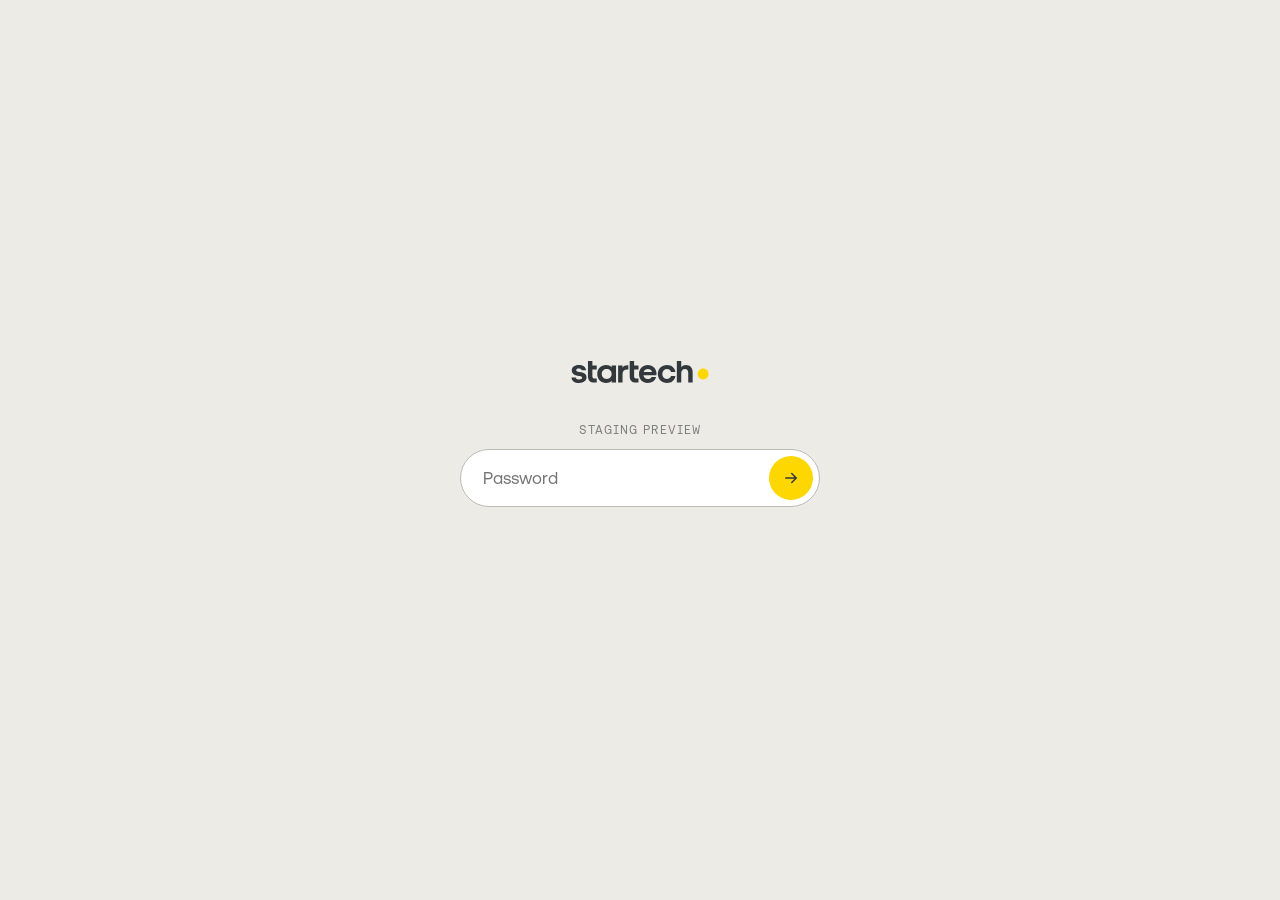
==== commit f9148c73: "Accessories hero: round the tint overlay so no grey shows in the corners Co-Authored-By: Claude Opus" ====
--- a/accessories/index.html
+++ b/accessories/index.html
@@ -47,7 +47,7 @@
 </main>
 <script>
 (function () {
-  var SALT = "6iNGQZjnsN5ESkIGrxfJwQ==", IV = "rR0//6kwX01PZDPe", DATA = "AI4NcM5O87Q2OP8pTd1efJsbuOYxMvbr+fTtJZNtyo5u72qFju0UQDZoS4YK8wLel+9ke5XEofbXSaTf1o3f5zfW1fPMAUwqgq5gyBLQN+pxHsrv0IXhsBChBzwTD0MyzwMfQck1FtQHnRv4qyljslNuMcHrt9/1pBonXDHFz3tWJTYUx3GoOveMnxyt+HyriMZ0pjdVWekmx9LTv0Waris0zLW7UNoNkxObea1SUYZLZurCOfiOTFttZvJpFewuWXJmHMKh4krylLpWvVkXeXBUvG2hUn0f51ekMqx9JoH+9TGDCKtTveUHGAKWPKSmBVLe2mhjZpQUw3A4A3ng2GF75R2WPp9w/0yQWtFWoYpifGFiUgbQh3SOIqZ2P18x/BAQrBPYmG2plrTkY5T3DZwemnjw/ri3h1daV2O4auWzgbym13QJwfh8bakQmG0a3lzIB85etLOQKvtV4od2jhAz3lItQb/LCRTSoqNBLjYoD0TBsUinkkAMSLEzwepuZmgbZ+SJvqpEO1yYD2RULUmhIjLeJZ7jc9Y1wksVcQ2I4EwtH6Jkhjc12k6+TOI2vzQs4Fqr/f+AyFiIzJdCLfR+2JjdPXxxz0EzZjgP+Ju9/eCgKVlJl/GQwVWIJSGVvoVUgAH2WziFoMfLBEJFdy2e0TqyMzRz2ep+VlMGMY66a4qRjo/QkN7CcK0X/T9h4N2/GyisP65Qp45N9xd5RApz6M+XEKO9C1VicFGawbPv6jeZKEq37Xx4hSpX/pCBKTuev1ghUYdMGxlH8R295gAlykx0wgQSi4d4Lq7QyXeM3UsEPg7aPFOjcufPUgSlb1+xnz4vaoBnOm+AzrTIDT2S69cE4y3xAaW2Be80V6P0S3Xr3xZslN+4BG/+VJ7KiOUKb8uHSeWss/W0Mvc8xI8Fl3rpQmBxWn/2qkVSXlB76hTgrKY++rppwv2WvEuPAeC/1ghCmT7BY2xu0d/[base64]/9D5OYt6p4EIB/rtYfV0GG0af41j50FtupMfFZK66TwLlCCKJO0O1uQTHNwzYhskMabnm/m6gU0xMUVxpREjqyJHjW/XEqBb6ZfGhCcSXN6eBLYzEkRaSvaOCZ8pGETE2F8LR9UCd6oA2LFdb1Xxoj6717o/5w8WUocQQhD5CL/TnCgZxsZFuUpJ7qL1EZZK8B9eqaaKJ05gaLYE9Zn7fSlRHtIomk6HkSk+ynnZ/mgYehtzI6a3FnCK8YZPzKXX7L/yKmOGCTjzCBgGGcB21VUZc8ZjbNzgxrRo9Oroe/BEYMlU6+RfMuJ2Z28mLnU5solepNCRF5piuQyXgMzVUWxrmgNpG11WIEE1olGEZNLVSRt8bk/[base64]/HPnZKr6agGXlroAfb4vxlRLkhpjzKVEh6OBznlK1u/[base64]/MB53MEdUK0vYUntgiPbObq/w4QPzLRRAo6yzmQIP4q2S71L9HNC88F2NxLDWXbqiUQlgR32UiLh+qSzz0k4T8MAup2Dr/741uL2f2+LQj2XGKDYujUv5ASRxP/HTRXTIdrwn5eKazYcLwrveKAzOAumrNPAUgWTwa/TawKlKeCzQNWNQWp49uEArEeSzjxmpJJfya/RIyH6ENiCJ7fi7cZwlQsiGIbfxdt29ndU2xWhDjHaUf3svG7oXrfTgvPBOcDD22tBV+29pv9Swxi4Hrx6HF2nhdaJmPKvYPYdKlZ14BTEaEbwzZn1OgR9HGky/g8ak+aQ7Pa5iu4y7OAtAIVDM0qGZjdx8zA/[base64]/01LOapReAiXdMeqOo2u5kvoGI4bW1OdfkZSYRY6r1VmEhJuaxOUwtVhzhveDYKBWKhfecux+st/BExqs8Nsf9BH2f78sIQ2lOUUzkEyHOS6O04kR+w4FT1D99w7mW0JZ7DFCaE4AYrPbupwXSWp2lHrVJSM+u5KZzQCOHNvc84dxadTbXEKuWnhFDijh8ABjUQmKgsmVckxL5aEL+BjJIV/ukf4o6fo3YSEQ4EScG88abpw2BUio4ZwZQWfEEJquBPJaX3PO31Q6qAvDjU2w5WIdJ73/ZHG0O+uXLB3EsUTGLq19lORLyDOCYKZdbiDUqnctiGbjcjSsqy7i7I1+aqJd2W2oGe/fjIhpfhrfHXC/R3jpRQb2eo0JrCP74b6B8KEyvxZKG5AZfsuGtzTaAJpVorpbcxPJa8veuaVIQcqT3/ApyppiAhN9z/yskuD6MxQvuKLX8040dhT6qTCAx4u7YUcdmTnWbdtsX2D3o7hjiNCifur8jaTRgb8Pm24Fz/Na7wTKPXlkC6WlZpoLLlHg3vF/gjCiJChp0Aha46Hg1tSzp76O05itPqJ3qetpVkWR8VDAD77d4wk5JQV2wvDf0CtE83iFJXSEafzjiAuYSZvCl+iUCrCpFEigy7vPUOwbYg17U4anF+ysUdmNVw1Fw22phronyqdn4GQiIC+mQxC0qFIp6KuVWMafmtLdxwatzCPCWv5/95AvelACzBdzSbd9wch3O773guAsUMa8jE6cTexeGIfrPlQJmkEL+8vq+9dNcSb+jRt/bhCQL3Jcbx/XTEhby61/Mi1odS+S1XfeooReboVXaNEQQKF5MY58y5uAMJFZv7N7So9FOUY32RHk25HR2AzFOBvdUtJDUzUCEW713R2AJ6tz35pHvUQQnduBrjBmWurF23d/WNlPzb54y1aVoMZIwsdke76VAUDHNRfQGLxR9Bb2X0pInJ/z2d4Go//7iF394hmGsUb5YfXcm0JJrBwfVLeg3YQZ5ydvVWA5dwZAUAhmSYUamNiZkag6p/KFEKf4TXFbkR4c3+odNGILYdaiJ1JnQwoqv0O8DvI3GafbrEQOrOQ1ewbMY8giAcR33pkZNs0v5ywoDoZWYb3BP9gDI9zgtolr4TrIPSnlymPVw6uMVo0/rATPb0CgHvGouS1SItkWIFWH/[base64]/r57AaRYD4FX1e3MFBf4KM8ziuI0pd1tszEvQqGJK3iNuzWmKS2rRrDzBBNsqiMaMdJoLjY0DGdmfjBtsl0WTKd8dpOtCUOXevTQn0SF/4zQ+3B/xgyp5cC327SljkkhbcLFCIPDgVs31EV2ILvtHBssWqirjrw9penrz3tWj2AZkVIRcXpUVOT4GybBHoO9OnHTHxudiK8usuldor1H6x8Hdr6GQH6y3L0vJyLQrWw/05he2vKVlJL6hsSE8p/k86cUob3QWgkoDDNgHM30M1fy/OALF6yzPu9kaylsJDpe/[base64]/yG62+uqMAgOA+sGev9D/TLCXaudZdJj5hggRoMwTeJwQ/pfK/9ZhgX7zhJHJO8gYHMdibABI4s9gCPblme2fHdx0p7qyXB+auhWBgwuF3Nl8ezWl8digtccHmkQFGKV7q5rGd9zmutku3CK3X4U6OQIZDOlfj4IKjDAhdVfBjkybIGNY42CgF1sJD5xQqOFxiNy+gb7AWwCmBOGLDcQ27/Pym6+cS+WXtZ5TKF8zHWSWVvPZQoenXmmYTo7hhfZUrps91ZIrWYbFv0pLrwHf2lF4JB7xB/DWq361xGYw6geOPbmY29uq2JojXKsiWERMIUNoRCxD8hNJ8T6lThTIhsiFOwSs4m7yIx4WzNTk7XRFEX96FZE5KDLb4M6PYOmuqrUhbQbvrmSj37RfOM1rkHjgp2/9apO0uOzRF7KH30KVMNS876mtNIQgjNB4K+7vl1r4iwgyIn3CD+RHVL71Vsy8CtXHo7iaohEtGXMb5d0vkPTq80MarEQhWbFvz964jCrpIRpDuUu2qD+/uZPwmzu0YFpRKHmDvzn4h2oNC90Pdn5d6GP+ZEtm2K9NvZe16z0SXSQDvKj9JB4+H2jFXO0RprWYH7C/WcXoCVjt6sqQ8XCD30vK2Ix8IRTwl9PecK65bSmXDv3F9dp8gqDCatuFzksUY6rzyVoTi6IvKqENRFwwjCcmc0oKukJwbczgANbVjz7TlyRWrBOqpFsdUyLjsge3/Hx/atLCS7qEo7Q42eY2tz7GcWBmojD+kaTSu3zucUmLSapgHgJOfipplhdmFny8UcKybbk3mOpEidsPQMj+SpoCa4xCJmKwuVOVur5eXnZMoR7j89ZPQhiiUtcjmY3u6k+AFjwEVqdENze5LqWgX1xeH+lTG/w+IU2NPcFWAnvuC1+OpcGm/ZFyz8GBY+rE01WUiBOn8LwWSCLljd1Ra3v4aAQomcmBGUfkUCN4eD1ArvAUnLXAUmhgNowFzb+gVSj/Bwa6P0Wcfdw3ucoaPJt7fvtpdvE2idIPhEN/65ST0FQSqn+62PYWvPFumCnDIbVUPdQMKTfAJ30MQxQiog/UwugOVk463wWypKFeGwogQ5GVJIYIN/[base64]/hsB+99KwKoqHanzLm7jvQ3UI8MaTOD4E73M7auD1kYPd7IUdswJFUvkc0HodJLzIb3vsKJc8/Ded3r1kBxqjHZf9vArtOFbfL8ZokP40gr/X/5JB4wplS2liWiRW7PxSIrSi8WJBlg2LvRM4w/rY/Y/A5iC4iP2XFdVViCh0tgshNqcxQS1lQD+JSiYG5qur1zfFrG6vBhFMK0x8JGwvLbjb/xnBitbTdKu9+owh/vKo22E0nNgz4fgp8M9XqISIDAKtzVMMa//IWusa8QPvvEoYm9iMFzhF4syhzpqP5NoIjsRVC3hPWYudY7hV4nwkHx77Yj/FkKXrAGC8hk1QRYJIYenZIjTkzyRObtG5gAQzVn77moEVKw8tD9HKQ5nRM2ulRX54Gs6MzVVBhgifqk3bcKvPXLAOkZ8JQHFocw28c+Zgu+cFtPdnIlT9tWfDEPp9YYF3fJteL0MIB7CHZyMFAAq+QM6dRvVsQseLTp2BmnpNu4o3N/[base64]/L7iSKWcEJ9MaGh9GVaFkL7fxzEGI3GFp0tH1iCP82UCmUvw+N/a+jeazPhJWBvozVlMlomlYulDFuDkB8GkP9uG77QAkcSjWUAHo6lIclvGBX5atmbTHlao0oNvn0Q0EJH6XJ5AyJUGmg3EflI+fDUmzD2Bdn1+4TU5UtiHdsk5I6mn5+bnK1Bn4CRhs/dDApDApwxsXEWBFn2sfYTdN9qilWHIhFIfvwR+c+pwsU98r/9o0iXNWBhamDmPYFzEWFs4yvTfliqmSuT9AW4h2HzhG+qNT3Wdzriw+SbhZRMy3cFiGn5KHDFJbeM0ZTg2sU/OL7OHKfp0XXS+Qa0yYzXc+F6QbKghZbAxUT3fsO/mj5/eobvPq6jSnQ7tF/t49NCrj4EE6Ly7WNLWBymIt01twEyd+ngK6HLQoie0s4Fa63hk3/UtU7Qb9brcx5u2fiIB9nzxASU0yXzrZRhLNoLrIyfW7+IL+vWyNqyF1KbjDbluXeJfUGzzS52EO9iexRrLeP/YhC+tqusIDTRBKD7cgUx62f9jE8H/Wxnis2IcaOgGQ4DvGT7KZgnRGMuaK/+LBq76FXrWf5st0dhkUVP2kKIqoHUbBMvDX9UeagAzyB459mcxDHVtwEPvQjbSu5WPchiab0ZJGCK+26T5rrUT/DZquOvHv9GAUNPebvUvqzDEyEbvROCQNDksBt7Hv+/sNWnUkafC6hRvZngKrkyDcbEfvREPD3Fx08hooNyH9A9tVZHXFy0V7fTwCqDyDQrSCDR07K7Dd6mnfErBl0c3cNUgK58s85q2/7wC8WqL+XzB00qOp/rXmKNzAITlStt3NUTDZCSRqw82dqcvPQs8FmwSKhqJMdyfoL7P3q5pB8D7ClL573NSChXpNVu2e77wlAta24o9+VuALn2W50bq7ZMhYuwcjhnL3gxvlUoLJmdkLsigMzHAtQK/Bvm6d0EHBcJkOvJahtrcfyNfCYy3MPOwgZ7sSHP3Yq5plXXTyVKwfMcBI9GILFCeRE7qiMxB/GbsypPDWUqZ3UMR76t8u0Hl+HUJVflilDHtmnp8QZ52Jlo9b7bzyubOVVZ4CirJQtfHKs9EF+nZtYVQzm582eBrsEqhu+R13ZjR5wELwWyg7Q+FOF4V+3QvgZfFi7GLN4wWQit11OHHVM4eKXVisnEgvB9zPtOHJP00f3qn6Z2uF2yOFX5tGgxB/hPygRVdHKp87LT/Y/Tye+i9hLApF6M0E1Evbvp6x/IpEjmTarrJlLN6uimtVADIko58BQlHCoa7sfoiqx+FhnF88DJiqvPeQTHehAv7lIGrJAxy4UyPJQ1AnpDP8/[base64]/mDgWCd7Fnh5HdaS0EdvDPz3FSyJ2GpPGefSaSNEmOomogy9gtUxJfoyCx7GSvI0AE6aTzAz+sipKnQd2FZ2dJoAxFMKf7Y0glXybK8ERdQMO168gQtckcFRvJj6zgmW9fOMIGNPo5b4m4CkC88gP7H2pxa/E01rlAQ5Sb1/PLj3REVHB2ZwoXsdOy8kM5Etc5BGp+LCREw/74m34dD/PNY9FW3qv9PYpdh5vWDczSFB4NEzhdERQ5JNF60fldVQCFCdf3SQfk0qlUp+FCjy9LAhVt0waNbHPDVOZMc/1PkF1D2TIcdyKs0elEII3CEl8+nF/ndmeJ2AzVxYSmEZ8AH21Ri//xiNrH4LuahycyH8IbU40e4Lo+WieZIfSLyeixLKq2M9oMIRUDkey4kZcYiRZlSuDkPPnAEJcjeFPNjquER209CwOfZcMbQdxI5k3VlnWuukNJuF96Zkhe/nDNyvjeeJVky8vBgZBYvUHh9mw3ykAy0GL4G7SSl50gFJhUGCjSBQM9BsQ65/OxmgnuYDYN0abH8S3waUuxOG7Xq49IBpcj+AGByaGApGZIRK9lVMPtu9fuxcwo+n/OY3uTdZBUTSY+MRj8v+Lkhnzb9OTKOs3N+LwsoUBMxheZervJUwln5k+1fjTL7Z1Ka+5iGaOZjnl7fbRlTksl8+RM1MZRe5FyQ3K/lMM/ekIxPeIDZOtH9b9tP1ID6gjpWhkLG0Ep7zR3DRe+tROBo3Y3mM+/1W6fL5pMRA7XgnsrSFSJDwUmrwsx2K6mfGmrMsLw0MD7GHli85NQpyhwuoMsTEI8ipccdWi8/fc86jm0PZwfreRHAwP9QU1GffEbUenh1zFDzoLPM+029rlOjNnsxcoxIggHGaNnhCXt++GySx7IjODZDCZFO9b6P/Zw+CdSJl1l7lXA53IkPOktVGEy+bhZTzRZfBrS+9nKz1PMkNSL5bnzG6FaSYH7SkEqecdqQLALqGj+RxleX89xxl9LjNVIgaRkRaCGBr/2YFm4NMvl1SOmZPb5T84yjKtLcsUPpBim3lEH9MzMCtzFsb4B8TOf3LBdRn0PfzDm9wJCJ/omjuTvZidAFBP+OvWHMvE3YyW+Xeykyeylg0P6u16JikvSsNvQ1mdWTfMFAcqPohOu0cPRTOmlkcgg4L23fmJt6xS+qL87ibDNs5e8vJXSgYjmpI3UpNDoIWjTk14k8wouoJfkpc2EGOgpXchzJ/zLFEd9q2LFJgrmdBFypCMIOLe6VPNCee5+8cajqyCDkBj3Q5+1GfNWlzUlgb5crhDj4fzmTcHM0tYJe6zB1cQSa0HBMlRM3EiqDxfPxdzGNCHL6TjmdDu2bPXY+xfmS1TDMDsNpUiMwOFfPyFRZdzwfDohsn0I/3s4BPIPHVdf3AS7dJuXBnHYc8U3n76/D6MKXQQ+R0qqgtgnJcU4ZNGes9zQ4aJn9ZgRzSpR6jK5uanQMn7Odsbgt+GmQPjE8h3N0KIUeHa3PgKiYOF4FO+SxJxF2qR7Ni1c4cFbkPMyqbfvgySOTRu0GKTNC8hkxVg16kMqPY/Oav9sCZsfGmajBOwWXbREsjzO8gfXQsS9cmNJC+a/NowT7WFsNVQDR32cv0iagz1OX84kNJ5OmVTOeJijsEvIDCjnRMLCsKzVUs/TWvSWU/+U6pCwziNzqoS29bfClQWD54aXZs722UCgWXyzZ4ECcHxzHKE8fx7Th/R87wWsF50VM9zpIZpNHGMVBPcJ/sNVzdHG4GfCdwO+IoJjSzo1k6UYlJkQTK6yFl/4H/LXFOfx7S/akwBrStNY5dYXo36sbWkXAmuNOsLYt8MIiRMGo5H4ULXIh6Tw5Tsoi9cbO70uEWr4xAuBMoo+BssZh45KaAREE9gl0Kf+AjIpSP5jH1c4SS9O+z5J1nrTlSE8XwEm8x3Th32lDSUv3BqbDEGA2rYKw/e1VaAZqN9cX44q/iBddoml/zvpMlNPrJsA2p4VrdSPC8FAwkqu6Jz8Po2b/6zEcuYxWEm1miypu8cMnsCrRgmu402lKAdgETeoFUJi2u6HJ8khPIgNvub0YD/kcrYNAIMYMSrh+Jdmro6z/20CGFql2+wNIQAYsgQTTEf29Fr2DXNzzCVtWqz3vHqXqLYgLJQ2HfzSIMllcaeT73HsVK88R/5lUmaeJPm3L/Q2zuV+ctnhc9v1BDIDPx2X/Dk62fW7vL6rgK/QS9BikHF9tR5Iyu29tpwQ7GjgkO7FPBAWCqBDBI+iGlXUBUdScPyAF2gVJPhibqjicj3rIgL/tp/pKjq+zIw1OWfrcXxV/A2fx4CyURK6ZNfvbutJ1vursIWKTQWMWVCy9SHC2MLRl96u4Ml5Sk9oKIQbcW1t2JaOTNEOGtUGmHFqR9GWKYbnDTmiyKN8TAFxTTKxe9LGW0R10xGnE0c7GOgMNRE+qnAyvoaRsLvLm5m0Pzpa/1jGSYZHo4R2pgzHIs0maYbdNNyRS5yLj29Lfm2A0upz9MuHW6Tp77p0li9hu+1XxGfWlTsJXSGVWOiKMAYGoafgEgor7aArVkfRzVmRn0rvWoUR8duh05zx4llwCJkQfwjlg0K9OQng2vCYCcoE7JSZnyeOxGfxLJUP/P7rOLp1TDU/fAA0kCODL+3ekki6T6NpmC5tD+aS2nOhy/kaLSXtAUmaVxBLiRP8QHymSqcV3F92A23F/wvwvMKPmhN8VFSKM1YyJHCuMArsSTZkClAkAjSOOfnaMafrwPKu5iVoEttUyAIeuUh1sEFgWUsqSTlzm68qLTh/TmdF0utYyO/hovxqkakaNapDVeSsAuMrVBnYxyDbxQagbLMKNC8QTpULobUmUkaDgegGXgIKnPxMcWfUUqFy160XrQgUbT/iOuXlG6m5CaSyaBhsJ6CsSyfKUy6KRixtGxa7UPYBFQLqwqiF2UkLzG+ckuamSnhfUQt8oUUqHzeHqC0rA+XQnr6/UI2RKBE/y3Zg+d3yh78sApOU1BEWiO0LOUQ5xrpJl8O6EOGSPt30SWLB6vGn30gE3VrYCPq7EhOjkhVojPzQmNAeDRiKHZOPtB4NpTLNVDWtM2tiUZa9XFZOR1jZkgV1FhTmxu5FHEF00tJyPRkOt1AvEG7aeFUSXwPzORVxSXmOtvEZlH0WH3s1WqhenryuXM0/ICf6srG6IcmNfWYPKGEHboDTrZhnBz9I1oj1/h60pI9gKM33kQKhofzCBCU+z8l6EeTZwXnnud1L77eu+MiSm8yaC6w50+EbIQedBx/E2EvuvVd9Ybcd0ENnEpRW3mGNJjOpC1pwFlRRyyeu/eGl0U9qe/IUmGW+bCnxCQ3Tvpn6IIyrFnEJcz39lig1ryhAnPs1HS9ecIDCys7XzEVNla8ZOv1PD3+6Mw+Rj1SXU5w+R8vlafJiziGpmAPuFSQl2aaxlufNy4Gwx+BSAyzZm9FZHZDgSnEaHHtwOvs0LRIr87zDnvCNA12JdkGXX88J3mL2QyB/6E/Ift0A5KPOCbhbk3uQdeB4IG4FyFohPWkgW3yAeOrcZIbUFktW5RH/bBFPYefIg70CwH/Km4pl45qt6javHMozBnIq3iXwlMyLI6XPHfqlTnmt+MRdkwWTRk47yT71X0FA6YJSAwsScr65H6iyVJpK7YXHMK9NIwH+4ymXmr+LIEqrOfvg+bmRamG1gnH9TwU+HLBwJhSSOk7GNHLOEy0ctOsyBYKXOUmKA2/QTS6N8prPF9xuMfTRzQarob9WJpln5xOqwJl3mlun3QYS42Ca8LCLEX6ry/ikYh1k9PW36ncCYXuRV2Oc9FA3Uqhpm47p4IZThWTYo+YJl83VkLIQQCAVaZ+Ft1/rTOn2gyU1l+/K1ywJ4eqzIcwG8g0Z/ADI+gHMhOWRhQExuYAUGxaX5xgKcQ/Gq12txC51IWB7Vf0A5vI/hROQJRmJNstBtOOEFXRgdsYbAEn4uVBRiYS0gYh9Q+4LaMNu5cIfqnkh4DS/pxcnvH8B/Y/QTqweIYGEyYEn6RrfyGh+wvYC3gkxuQg73xso0LQqh4dgz0HbPAIlyuZoSiB+WyBcxdnmGZ3Xq8T8ZrDDOHrQ1ZD6q1B5+fZeM+gayreTVPOYEUK4u5EgOob4+X+Y9e5N2t6PD6Gh2XBFVM3wU2d9BO9aW1Vwf5GpNj0IPoXcwjoTm/gDsuvmgIYe7eU+iOjwF9CVjBAPfSUQe9a2BVKkQf1JfhPvh/oVTD/xezfZ8OhSBovKH/JdLCL7FOWbmMVwCtgM2DECeCgY1Jv48DEH7SZ2xlwRj1rsXbXGfH0R6YwYBSGNjnkTrkgMUF8+1YudhYXpHUzpL3pXX/Iga2gm18JRSirU+yLpriUl3TlzKl3Km6rHgygUMxVDuA2B+UkdOA0tOS+/Fiuqv3IrGUYlRiXnFMmU91J57IBMwShfJadUrX/uNVfM4gf1wdwZ6TsSncmd1a014rrm7WpY2ZThrV994Xvkx126zn0YvXrGzxCKsoSDopUc7qb1vAEkOWa53Q8aliNxyqfoKZESlgATB8eNGYMUQRqcELUwVuUKcNvdmbHx66SxT3pcX3Ssm0M+sk1C1kZAcM3u4R+hPFnfyDVAcyb5/4XYSRaPZ27eMfRxi1gGK0PwXv6IUywgptY6anjlpKWgJvy/+NmyxaQ5kdGht9jscv8zUwZw1R98wQScfnrZpxLkvhbdzgEE7Qz7SHQ5VQD/klqwYWY1EPR8FZZw9oNsooK2vIRO779gW0we41EjOUV+2IbUcOYdm0XhaoehcJR4UcPFAwwlBCesBIAEeTqkWl0Jfwztef487EIGbDf9FMI3PTd02NaHlxHXz5Me2g2s+ifSq+S4HDG8BcxxnDIrNekDN/W5fiu1VhSghGJq2xxk9nR2qjbf+74t3rdiMI33o+7lRQGblxTt9MhaPLQgmJabeRzJ12+gJIgAnJxgo/M2KFHaHG7bu1c2slejvejxTQ0EfRNbdA6uDT8G2FbIzkqzR73rOvKxWFYIjO5KJacPerG9I80oZh/6qZi045skkeSWMCtk9DEZNE0Mi0nAcpQu4YYzAqn/kg5ipCrT/i2h5Pfoo3TFUo/xI0XkQOFtWH4NrzVtHZIC89+z3nGiWuaUQTafKWmS2y5AUDoqM4P93zuGJvkYiWN4fvaZlDUoY7t1psWquhxgj9MXO4T1dVlSZKkdb/3gyU5ZR1Q/+Qu/jYbJdW39g0uYOop8ibnoqLZJyPhBclHnekxhrTEQwuN8D3sXWzGwI9PluOvOjZab/Kt/gjmzNkwtejttu77a0sx5u57x9G29Jc1FHWQIiPY34h/hlBma43hQoLpkwkv6SXzjXYmRL1MeVioTYMQgGQ9pt4+hufLJZ3f+wYAr5vslagdumdau6CVXAS/ArMwF5wPENVz/xTUq3NHlZh9NoXCaDxTJ4WXFrWYUO0jxnqJvvcbrFohA5xgrIajkYtFYlKFxt4DKLKuV4HTZtonSaiJnPe0V5mnR0Zdq36QPqRtuWR4WCar1Tu456aHp6tlnTt1YuN535sdnOH0Hz5jvD4eD1hOrBlsEXWf/Nw0ckHtEevMOi7C0dO19t3GhFrJeY2AwdgZ01bzcQ4/iTpQ6H/ALLitFnCRtjLTbDxiPmt2YO/yxOgSEt8NqOrpq2Fli4Rrc7aBgHClETiA6ohebRyhAens9a3Zv6qQHi5QDaE8A6j7fJIVnsHkgFNBtX/0MnF7vVULdiTEbz3zwosNEeijLGCzBw0R1/uKy2RdK3wsbhPOYzNMn8W9u8v6hTU73fh0g3+R+E+eDS+Hevt63HIwaKNz5YWQzkuX76VQOm5yvYU1MLkEZ/m45GcB/DIfTChluV9hyu4EpWMaOSqEy/lzM8LjQZG5/aNH1tzn9Tr4SQGThLhRJvG1YUUPMX2CTfnBBBOPnvmzTZq+ruNQF5WKCdz3RcclKpwnAuvKnA3YmAN5AunFZEGrJd2ZnaTqZhOg7WUiqD8aYsfcVlRtc1yfwYnKT5FgYfus9qtJD+OVL8Dy/tfNLH2A//67gau3yl0dYbraN1r+2fGgwJBOabZU/kB/5jT1YMZqhdFvnmjd6URu5qA1ZleKyHZ7pdT9RaCN/86TSuDK023+9j62GnjaNTnFs4OKGzLXFckBt567Fl4cxx1TBaQrTtaEyWnH0hRQ+eq0sZ6FHXfZcghN1oN5nZ6HM6JtNm3VtIn9mW27TpjZelIWKB4dCQpSDpoU1FV6UBBQHsfto6nl30WOFYz3zgp3FkSbDhBQ4VVhJP0pARnWYGx6a/Yz3sYqnv0PZyXYqTqGJmmBqb2NFIOeHOj9BVsy/95HrK8JCZnkmxX/Nut9wspOro4xWUwnTr72oJBoEZwHj0aGLbAyZnMyRgEx8ILcWeN3U7AuJ79wam7812PMR/PfeKOKL+S16ZkaeKAfDbrRIjhjZ7BRKLGYEF7goceZh0WE6QOYTwgxGckpgkc2lzzg8mOEfgf+MuCNxNe/OJEUFJ7OeLqD3Iw1kPXzvlp7Iz0g70OxfxxgALd2iOZ0pw+5QTs95jU0vH6trrOIGrGRGx1f4UXnFXvzFVwhWenp+HqSlq5asobtOToGh/ILJdae7ZLktLRC/cjMqxhtbaVzLm9PgJKeuG7YvZkGSvGAK79qrWDZFt1fJvLjEYAH4z4iDEEnVhALR/xkRZu2AoF5H3EsSSBtqJcT0LDmulJnZQ6+Fb4LS01pRP8WazwQYzlwZUuzSynYatPfRKXw2X6AUFlPDuTi2mkv9pnNxRmiW1FflTqEaH4kaVQoL2a4WCAz3Xg3mLPxziEKaD42TdFoTOgJcbKvl8sqAVo+V1Az8JGKGczJ/it1uIOGVSyombM7w+lEJ+98qsfyfo7E2sgepfCJmmYSf1MfZi9PgXYPkatEQbcJAb6FNOO86ZkDr1sUXeIoo4VVBObGnidGXc+c9JD3RVqimBYHp/xw0K7YSgP/I7TpEkhzruvulComuQmMzRHxNvo0jurMTxJtEMCgbCJvCl9wo5zYOTzRRuvuFngRWwdDQfnrZW06CHNz+4Kx+uWVPH6hR5+AY17fE54pwmk3xw0kiCyT8o7RINtrS55o2vYDeZGL/HOy8aRNHCb7ps8S2idbvCl7aveeLCjK83sJyKoAblrsGwMvplWRbp0qG8FmlUS8xrlZ7qpU+xE7sDHHb4+H9WOv/zH4MdcXbUnNchHM5EZ5aAlhpGpFwn7L4MhpOzk8y/56Kxqb2/ZhNLG6CZxhZg+9gQNezbJsqZH+xDAt9/Af0HbVASAScBhOfxjaOgGz6plnun0sX0+ydqV4uojeayK0v4Cc7H9+JkR/WQhAi4ukWmg5EsvcOtU+8d1WNkbIaXCnKAzn9aJmWGXYZ3+MkmANMBzSAW1DX8HyChGHQdaz/IXoBykFBwIU38u/XzhTUjru5sM+8cw9V4HWUAy/yA8uyrOv/j3yE6iKgqJqvWxJzUc8a93gF9FGkB6YKuBOmuLhPuhs1hjFED6UjlkgPfwr8TutgG2X2VjpL/OjUCvxYenGPCfYJgSCrrVhLJ1/k7MtAPDynzgXC5Vsu6r+qz3vJwR3tR0KqE6Awutp2X9/0DGlhxes8DzvPasM13rFpb8JvLKYb5K0AUUKXnwjhJvb3xCSsfhzjeEzLAoA7Hph6yUXVZuxvs7CZDVZpl+f1XYLntPUlqFDx70JioyBnRE31V95zCiuLbXYUGyYWv4m1/VFlxkxDJCV1PpCW1S1wxgKWgkY+KEAGQBjuZaHMfK22H7RZElAeGoVDyoQrWWkgHtD9N8F2ysajCtWBFdnK28JrCo6bN3zgfBxefjht1RkgqZnFrHUgkrphwP6gAmWsxmA44nAKvTC/nvRHwb0N19zNKVPDdkm+M/ftLM7arUnTJC5cNE51LCpr+1yVrG0w0FPWiOWtlqTnCkHlcSEnkyjzFhCI6SufFl8vLxQkgfgqaXXus5Ug37hchANoakfj1fQ+hSc2+J4J4V8shi49TJCPrH516UYoMY6wTwQeHUIMrTvQoOucB0VIOm21/YIe7B0fKxswKdUaEVmBILWW2nGxBga8SGyQuG7dLf9EN1SCQimu+hETzecooG5Pz32554I9ORSsMoj0txntO8yUGGRi5WJHmDZGWsKO304MCpavdck2wY9sS7Lcc/0sN7Lkyy8YvCfwD/GwuG1b5qPbt/kUNh/tb9MfB+mzIKw0PSxc3O03TutEZnhGtXtrZ4kRy9pFibmJRFhfXSqyl1DcUw5A/gy7qVYAyNV98KGUa27akS3Nd9O6yrZKszw3JG6AgZm6Z4U+nMmJ9zlcFhpCNOsv7LPoTmJeEQNvtQam0QlrpHfl/zObC+LRw62N08XUgqBwAb/ArBIZIDinpfogocv4/EL2ynrf1n1M2qWBf6io9YSpamc4/INYXKXSPcJPJhW4qG3jrqh/nOSBAmC1KgI+rGEMSjeV7EfQwztCxXHPLsC+qOo7DlLehtSe4Z/IkbrTsR17Q0gLX+TdX0K7rpM7m05gHIbQAhQih646jNm/McwRAMLsmY5VwdLLeyDenYK7UzGzSmzEIaJdGmOtPrRDtmJAG1uZH0chNaOag9p9uyb8/NBhoz2SP7T7tG1cbmh2Ix894jDl0VLIPJzHAIVNOcP8ZW0x6U12Z6C+k55RyfmDqsSGaPVZPMJPvuueFaXpfamW0X4SmBFdR60KeSmbBqMfJJ+k2xlu3byqk1P+tRyoJ8v4Tq5RWYki4xiJXE40DJzVl1+qn1A9O0IFAZav2/c3xC/sLnIr83o2BB8y0t44eXFN9SeggGCqfKZuxWtfMp9eH5I6omAAIafKVtCjoFf4TapAcBUB6Lcr3NlsH3DpsKlZqg4AHVw9PrvLsxzgCMipYxpCSRq64XyzeZbqEwaACWxbUiUsklDkEA8f43HXDuETx7k6jdthldz8VWoplhDsb2ERd71O51ILPnx/7nfpqEcZ5BtEMcCVmjl5HCvw7TfZs9EHQ4kSylsxRD6ESaodgTyagWxXDSYiakI1LYtRqjr5ZcWg4ZXEh7z4mNGlpcQ8HaUCn0pg30tn0NSh6mAhjP4LpGLtFG/f7XHZ0JCAE4xqc4fG6tE/vrFUH820kArLtHJLkhZxZIRFAKgWB/BgOEHOUagDcEmHO4Rjqk0s2ALkdN2UGhE2ddmxHveH67OEwqUXnJjdKsvbHqyidE48Nr0kA+YGA+rcu1gnatmor6Vm6JLPbcpDMNzeCaAFNmi8PAZ05n5XTYBc34e/Zq8Lbhcgk5CYlsAJHwN1k1VTu0ZELB+pysYxIJZlyQ7mUffa+Qk+7kiuE7VhuKXEfgTbBG6rungGzjLXqMgC0Wpd3HtfG9FL//Oprm6VEO72rWEjo0koP7i3dq+II8FxQ8x/wiLS6AXH09Y22TgxgedKiY2J7uDwUXuXv1ArpbrEt7pD92/WEz7Wo1L3jPefK2EQKDMJD2YIMeASSVk5ALSgLxwowHgiSPTm8W5THcpqBZeGircg2rPSAjCE41obO9omhKqJPZWv3pFzke8xn6ws8ZZMaeFgZvxanBPrn/[base64]/qcgnIeCfomppoBG/gf2Nag23d5Abl9ldMob+Vn6gaZO7UqyR9lu26Qx2Qy7smJeBnw8MOOFhg0RuM0XhMKLdKn38pUoGPRIscxnWt58ePcgfPwazGL8s9Wu7NKBxkh+VKxv7E0N7SzRdFg7Xzi/csM5ITIJw94t2K0KgX/GXIpOSt9pFFqvLQeNx67EGInIMjh5lLBIC3oiYGm/jLrVNu38pBgEMEPjPiIH8tkTLxS9fY/wCtz6yjt/UPqk0RZJ78MkdZRMl5MKh8qL5IElh4CuWf4p7yi5Xi2ueG+6ioY3GFGONzmVUtQzPNqTXvqXw7Dbge/NDt3YGzSzSybfQtNLwDVtkShqR+2LN+8usEz2SPGwT+11+fRrtY3snyfsmdnAlVx9JG0b+RGi40IYMGqt3+3gGUJx9+wa0pDQKEPz4WN4l4Ki+naNX4mKALwhZWTS2OkdX/0Vi8V3tDRWWP23Lm4eXiIsW7Toe0VJHnf1ZvY59z6l8BpIfPnoENrqlyq4K86Uh2M0SIFpdRfFCKrjmlaOStB2XRqYJfFuxGStq9zYH+LJ/U3HFEzsJEuKpHzm00ANU5vwlqlaAc/Kk0b/Rt2Ui7mtNNSykHjRhgxFpsihUCjd9Jm2ISGfUX6FZfZf3pmCdiBTDyZaxYljGVErFaNdSV/iMxdoKaN2nwLiSRwIIbjaToRuQ4ZnGUJ7yG1LhtcHB1HgaCf00RMPU75cZuUDt4bmuh/qtncp4tXiFSI+TEvf3LpfrpiicLsjIFFBlowmKA8nqiDA3DcBUvO0fcSS0Tjgkmn5PRoDxHBQ2oJgFeBIDX4FXNx2QfxHkLnOSeYQfutykIesJ79TTGMFaIFCIOrsqkQ8HDKLb/+boywaRK8+FgV3Jj2ZoCOsJkZJcPok8ZNcCXqNqyk/OLG+/tDOeetfTGOxViv/AtYJ2HaIT0UzgJ3wSU9E5PHKDVoMqpFOMLaQJ5RWMF+hAntN7PoADgmzmZ48z9yoAPTZ8Ljn+lbMpFFBSkzrnEjumUVlVrnVx2SHsC9A4U0dF0DXvEo/xJcfLxsm7mC6LbTgU0q0qHfnrPx58OpabXYJoX+WvrKPMA+zq92UITrLGe/y8ypav3JYexV1WoDsaWibS8FJYMblO0gqlbgt4P26e7ovMpCQDzOBxwu21IjNYw0c46JigV8vzNaK3JXaCdTFxKRGLvw/beJ1hab9feNbeW+cktxKjQnrPaMqiZUuy9PRNFTNyGo052/NqpBgIqNmKsInLEmuWrs5Y3lr8PulZibbGrTysK/pxv/iKDQgZs+n/jIcMmHz6FpZ5LodKu8khHG/78NmNf46Dvsc4x39trjzb8ktbi4ha3zUOTHhZ9Ld8UL+52Cxjz1Q3hqh8qifr0iqJwQBmd91YtUn2L2jQB4+rOvd/[base64]/XdH5hrCa7/r6hnWCLXYGWerVn12IsXa+qRxrmX1SeRQcF2gSOLb2zZ8x52jHvY7DKeQjwPtOts6558AYrMQqx48I+V5KhivvlwY4KFfpWnyBX39lO3xyenXSsBgeIUJ3Mu9wQOtndfdfMB47cdCgHo0Vx6+SCkod/fqfixG0RxxgVC7vGCjlY2Sx1cHEGpaxNZN8t20RiQBZqceoGA3GLtf7CWe92XPCbLctM1a0qiQ/ERz68rW25mt+Mv5Brk378Jc4RQ/PYeuN5k14XjIO6NJ/M9s+qiDakH3yyb4vkF90pSLhirLCWXc/z877Jx+91IumgBg5yAlI/YpZ7FGV6hAh9irg2fZUy4E33z99YlYb+tGr7Rrn1b+TYs+207TgNXqPhAAZjQRZDv4/PHZgphzPoHkGoMtW4bFWw/VsdCCK7qt5CitLq7IedRbk9Hm5eom81zAwWoP7KkuGgFC5b2Mvm/tBqrWsougwQoQlysSUIIdxWw9YG/5pDn7q2oFIERfbR/MKd/PFcSaZVt825Lvbn2oI/42B/qczDg4FpEY9Uqr17t96Mn5mXkG0GVhe3aNUj3k6ukXH0rHUXvfu8ANh8tC4UodwEJKjrDBDm1CUwddwonMnUeKR8iwxR2fzLl+lWc9FM/mL01Ub3/WQVDXPPebBXPml0kWNQ3MhTfQCw0FZrY5As0L87EIq+lRLeSecrp8yv9/Gp5EMxX+kQaU/UGKHwZobEtjh487jQ1/98/3NHbVqRnWxthX4dZtJ6rOWRG0asuoTEf4MhUXu8dLFEVmaC4tVnDR4sVE4YS2Tx8/9PH9+whRSHTEyhQzGY4TumxTdwYrlTEWHVQIYmuE2CDquWLxA1kqM1M62X+DZwm2XLsrUdVxDIrtTOWebgxfii4YcrevCRalKnKt8DtH8n6i7VpkaoL++w/GZDay58/7f26pGwUy4++aZgW8YgFgDvD0DlshAIrGBiay+iRA41lRT1dZeSPEvfFlaD8OJOYYEM2cjNY9BuB2I4BxwFrsc36f71GZETX8kynLCmSUCUJBD22SUYvBQ7dLpjr2rl8zF83xnSdUFXKVPR5NEUp/qA4TxB7DfQPTJTzN5llxYOc4i2BZdvqjaFo9A/WROKOzDoKzDi2pqPsc9rJPCRSVnWVdaTbw3mDXpcY9Gsbc6jWKWW6rp+girzq+cbSVFb19y7a2JI6ST+aCtdYChPE/c0SZX3t9+LFIYt80YRDSesf7MDvZkPw8ZUZ7amRRcOKzToN+cz1TXuXizfjiA8HOT0lywTtdAxsReUBkIACntUZO1/qEFFOuCS+S8S9dYNJNoberP94MAKWOb+wZjBWp+dc11ODPPNumeitSuMDcCjmjvIv0GZXjZi65FLfEhjmHKvrtI50bGve+/QAbXQ64RVuOiCGmhIGNFAtvYFYAW6uMN/1QLsSulyfAtwNl9w9uFcSPnf+C8QK1VkGGo2p2NZQKucHxlU9dqAoFcKOuzLMKV4/QLPeM+Vz6errhK19l6dGBqZ3RjdMr2XqLCccbbkvwH2cVV5sZOqaGZimmha3EkhhQ+or0ZG20quM+x//XEUizFTL7XwfTtLKzPNxzNm3KuIz4pwuXJfE7sBnd36DhmzHTT4PqC3k2IBtEacvPW2Gh1RqfSCpWe+FOBXN3HU+Pf3jcqbFA9caG1TwRdQ9sD8V/u4Ojfhp1pal8gYizbgVQt1nlPFb5RSLM1ZXV+FsHXdx8rXLnNTRYQmLggdgdw2LdhrZph8IHS8xVvZsi9LSprwTgzWn2kfkTW1OQcLQObXH9XJw8GP4H6tDf12z+A+Frs4CCAsyInAjW/rDzdIuwTk9BsLSqYtXJv5D5wSO3YfY0TN93ywv2ygdV4alPK8K/AL8YKEJarH9OpOh23RZ+xgUBY4u22To6duJFs/[base64]/NxYqShy8qkO7dLI1yoyzEeSOV6DV1qYaC1h07eNCBKUSGJ+S1X7u1LDqXwf5eIMG8NiPWgP39jHpLFzgLtHbWI2+zCf+1sZolakCgkGiEHJvMTNRw6h4L2GMpT8bkiSNxe7+/ksKLfXdXckmdxKLbgBNGC9sUcXmKR7gFGpYWCIgKU0hzQ6CSoIk0cMSkn9RYn0DMhC/K+0iQDPMbjdHtOHsX21a/JAlW1CCCL7wWpY+fubVYz7ysJqFKNIRb6+M0dhEiyGsV9zzUUpr4bp7YNGHliODChMQxazDzg1LgZdlcZ2LiEAt4rbZZ1S7OMOly9bp1DaPIkohpvP9WkZKGWb10FT27Mni1a8i7gC3sZ1O+SwPlQqoZHNnBuy6/GceA61oFr1Aykaicc7oQtGQduxFPlGCTetXQo2Un9EQa/mmLdysjCSJlApKzg9v1SrgqAqIgOjC6/UduQtz7XQ7ofgTkiq4ht91oqiDyF81+8u2sw191eqYodTse9VGW7cBQ3vBxGFWTS7QSEWg4nG389F4XuuX33gO9G4j4cqP+InoYGO6RNBd79fzsJuiw49XUttBRk59AqM9PV1aJYldL45KYw/KXfMFt+G0yYkWI2bIa9Vro3+b+Q2YxDERMQO80pcdN67D9s18fQ5iVjI1wJojCMQ+AK2vpl3uZJPqbt7TCZBZkIUWHhpTU9Qarro6OWd7a/QDU1lpeuau/TFn4kyuHSIwGvroTMNRGTCH6/DGjKgqVR2yVAdgHkxNy1FLe/Ws9YMwTOXR8vSOCepUv1lrETEdyWrhIMZ7XRMlkCzQG4rTeXHNLavrHQLHnpRzJ7Zx/lrTo8TaG/1m92DINA9zQSdvj3fzEmkhTX0kbuxI1ydN4KksKoLAKvzRuMI3KPX0Jw4z3GjS8MhRvfJF9bvRtOH6pbyta2aIRWigd15zp8Isqas0NkcLOTVrjTC4TUmjRtui3tXkcIaQmf/xlsCwnZxe/JDhUQK7eS+RtbLeRJKo5cqJ2ZVshxL7k65MqvJ+EMIn7ytjXx5p/EvV30Ghtj0KQyHPeEVMLTyj9eb74XIqj2Qfd/u7pcI92DroVfoA2Z/[base64]/1QlYAuJW5Uy2r1brvEpUAW2lFsgQmjSPM/7qILLCQe969PykdO3oh7/[base64]/Mx9Jlzi1AhnV6bKwBQPv8d7YFjFT2Re2Tn+B5VsvLjnBSzX0h7Ceb/2EC9wcAd0TZvdY43LG9Khk4/esYV/qlISgEu2P4pblEMeAj4qkTy8ZWP0oDPi6POGEZYaka7vEg+QCX2TZRvXfFQTGgIjDLmm5fyrbrveI7Ee/bETA+gBb10p9EGjv2yj35akrBwsIQvkMwFlWOzORx6J+Fs5/Eo+Cac5mplqtKm/TOuvvGCI04E5o8Na562kpC6SOc3YVvZNddMuXOe3MDOh7EcDkJjsoUfkxULNUdzG/reDN9h44pm3KNUVZAKtGR2kRHl0QkmLQp4/J2tvgle2AMtqEJZhYIhZKeZsYapyFxDiOVQwaudKGobkiK3rXEtFRX/Evtte2/WTvC08d3AQQu/wR6XEZMr4viGou2g7YA97Ebkqeju14BfsL0Xz6B7TKN5u6kyR1Mb0MIroMxRPqfRUc5W27EDsgjw/At17/5BHGCG/[base64]/O+Rb0khzqe54hKy9Jj3Ra+/HL2po4t4KacGwvioVrHa0R/O8CQ24CJLG3iBCtCj9F00+dQCAcwbaS6LeKnVIopCGdYr07VBFL7I0O70umfJepfMyDol2kmsRrnnjI0qXvQ4sGRZ8pH1886cYfrgEZOJlJH7IGzIc4yfk2N2zMO+eJrAop7lSCl4SVDJduzPlun3ErEYTrB8HXWEqSTL3vLEoIECHGWl7QwxxzX30FaSXEchKM/W8dLUxtYG+urOtzXOZzZBPQJvpSEvhFr3cR3F2ywWpK/gBXEhbBdi6pyL9gj9bFr8EhqYfhfp8/x+esrT6k8rsIlDBri82evDfRqUfv7oqSYhnIjFqNq9t/OS7F72Dhj3joyrsYDQcRuK8rnSIB9qcMU2i4coXkG/QRPsCMh6BiIwn4RLxxWz+itF5DlecoPByh2j0KjzICK39EHL0gnq/xv7OVSFjeQWYanhyfQIVUMLjgqtaD07di7nZsKCUMI/FKeurTAOLHc+DqR8JLKpdOumhCoDisqWigSovlBQUL2NC/HGeRsmOSHJg9GaloKNIpyO81HiFU+PE84S2j9LDs6r+Pfp3rxixt8UHRfppYzdgsbmPVZMkvgxcQGwwD7G6QRLDBFN6A2QZmvKdTGNvMST6Yg14m67rQO/21IG1mWvgoIuxYqzTyiZ3V8/SQDLS56s0Xm7dUacasZ+z+ajOXmcKvP6IBZS7o6ogxMRkqCk5BlvJ0gCMCnBNGtozyDQ8q4/vlwICpexk2ubBFkU/PueTzTTk8gj5U61sfAmjDMJt8eAJmMh8ziPluY5mPF56Cwrb+7rrkgyskTfhtYsJDjXVhnqOBT/k3OvM8GKXQFISkcu1l/7+wtxYwYZ9hPQIAf+vu6ZxZK3tjN7I3orfAQl9QR/86bVS4iXObY8D5bMY7Hz7b24PIGEe4z0u4ch8nTvs3HTxYRno/SPNaRMhEcPH9OQSzHH0pmb3R551mfMGF+Z5+OiNsOoLmzyWF8al6QyseFosgP+Gz5u0HtvjCV3/W2yhxzaMkJApLl/4i+yMoe3ohH+H0AiJcprYkXjwRhjftjlIWY/KTijXaBqTXww8K7S5Qk2mPmbBJiIuV2/Tp7GkaRyhCbr0dkPRXZpzoAVeYqm3Rc3bIr7C74CeTsITDSyjWogjKb/lz+JVqKnzeyMPKWnvsQPBk1gm9k61rKDfujgtXI3M6mFnunFJxiyKexhXWMugwxJ8NElq5g9mGLj2wdNhOQBSUMStswahd6VaMMiiJmUkzN/tMGpBl6e11u/gOGYSZsJgxNf24vjGyBFj3JNhdatAncss9+2rufeNL8QVkkLhI3t5cy4vxFhifiy72at15h8rcoKalQyA2E7XjzNtWFsvhWlYrfTUe/8si58LcSsPDXL3NCS64K802reTDgy+meN2jPLgYRa2pCbzt8fK+N3oluDa+Rr8l1FknwBFsvxn5fe3qc9AtHo/PC/iCXHPXiaXzvo0CkqRBGWdHggxeKtQAbaGxlz6CvU8JvAX/WkLtmKRoD/vCYwQ1qjrctcD34km0KpYP7yoF2RT/HfTWh1IkCCDqELt4dQ0R9D8laYHeeoum0D3RW+iie0gF0tPNrj0pN+InPffMmRZZDV/wIj93UlhGFViRZ0mPzuzWA3XQuIPUp4oO3fpm+39UoKN3/xku0MIqbxKXiy9BSvONJopW71L7iXT89bUuo0CTT3VKNi7qAmOgbQ+M0oUqbVb1eUV/2xh50EOOBjFXlf+OBdWaMHIp3fX4envI4UVkAKHOWyLxh4b2/2QiQn/+la5i+qDPKnQxfBcz0x3myPPBvnu2PrHwddSDoggisL1kDltMekCYzxhj1sRYFCQVoFy8ZmkANiwg8df8Ycooy0zEvLCDZj85ch6JuZXD/[base64]/331q4l8XQBd6wwczbP9HzIpx5cCZczIJl21wbbskftHU04D4r+Irv44VhdPmJ9IVNCK2DTFI332tyvK/SIf/kG2MqrmzSa5ARE07/Vy6rfQ752lciaLHd4W7Z1kYDOpRmTHgwUdcFhPJdN3YgR5kUSaRhUpzXWV/33p45bmftFvhySoDWG5nbjWK9RKm7NKgL6fzQnWvPhAydGfEOAOP/[base64]/gKwqD49zDHg1VW29EtA0HvINdRndiOEWy08NwO6tjKdLpqm5w+bZUS4sfBy9ys7EqstI5ca9ywFzu1RZMvSv5Lv5IfevuucK/TVQk6d0v39Wt9QvakRZL9+3BsVXrQRAkt5a34uNrvtsd7jyna3mbIGtJy/CHjvMxeF1Oq3WGi+GUs0AANe9LIWeOQAkzMxsM8nC9BjtMa7yu58w0F91TV+UDmjjJeeKFCmiq2eHtKoSk88fcgijdMX3XOdYTkOx6SRm7VHRnKtp9XmfzigWPrZEFg9cGc62kWxmQNk7+u7GRnBoyzP/XIFyLu26UsOnuRL5BJq/pk+1RNUK1JzcM/dC63n5I5X01vMPNBbJr1cevBU/xx06NXudSW88mXP8DZqQEOviz0U7GZuZIC5+kc6u7E8Iy18gzvf0Pv75FU9Dp4trPsRAwvy/gxIvjDD40Y7kebjOcB2luW+3JycpDgwYlrcSBXRzmgElb9VuUIFra+D/UH2zmfOxBduMVMP77N0iRBRyNJh7NXwXu7d9CkeX6zU0s5p95+GbZTVge73gqnQ4ETKNZUEuk2BgvjTe5oB9dK2t/aqBwsnHCZOFg+V+573JCeH1G3sHf/wBS+ewZyNjnr4Wmz5ZYDfDT0m56RfxylJCSae8dXn0nLbglOyqSuPr2mtXlNS303XuaDlraMYiLFceJzOCSYjgjImm0hPe4wgyQ6cSUgQxdK48WBG+V4PiX61Ttj1RfJPdH0YzP1K8qRp6pgziQZVNlXSrAgi+taRRajx/v9+gFk7kGype18r5ppg6PzFJQGRhE90cDvNV2eecG/uVmRl0YkWg9YWIbRSfvuej1xqH1NAd70Cy1rQjn99K+FmX8XDUGavg5fgtBFghJ71QkbmbDdJpDmczOImQd9b+4+48d7Y4uBYQthTShkVgtGDI+XjxT9e1kqfYOE4PfkMubL8me/vwzdteJwueW5XHMMJuD1m9sFnifaHRlYh+WSahQgiNqWwAk2zuWioFb0lOGn5utrxGhjm1nqP6LcHodocYc+Ez0JcR2HHl7Lg0MWx0w0uktiVlFz9oNQPl/Mpm/Bgi0RMkY/[base64]/xgPti5NO99cq+Zy92ZMvZ7KdkyBwiFfxqRysy1K0UTTOy3Y2NVC5a38o6kI98tjbKD4l9pvf8dzcRzsf76K49+DIBXAusPPqOoxHM5R/LCfjvUATAO48XRh2miZzmj/IsTiH8RqvfOSWQa1KUypamvC3bcHhvJRGrfaXPMHWXUy59q9IXULm/Kwp3r16Qat5ZfDVm07t1NgPTRgr5rWjspWMzl5mEY8t9xTdVepc9kGfaxiG3TJ5OEJ/gKJwG/SR+UGuKDriBm7kzZo2UJGJCs1nmfpN2Ycdp/4Rxq2AEflCxg2v0/ia7WjGTbxZbb6U77y05+1Di+cg/[base64]/T2+8QrcS4uyQ2tQjxBIuAByFJ9wVBnNI4bcCQOAeyaSkhNKtXQURLIefIdUIkfOvJWhEB15XKZNp8cyu74BpeECRktL0c/qpBtX6deh0C53bZWr58chgk+ID06fzEEBuclxjfxih4pEqYOtbOqXm7SkbuZrxaD/DIWekSUWnPGN+wg9KcU6+aEHiKUrwTfLO5SHO22mbvBN4ubXGFsaOb5SHUgJ2OKf0VPqyMbmgLMYm/MuiYNR6INAph8G330tgX3I8qyhqJfuo0Hr5eB/54yUU9f4BYsTVTewKpA5CGtiiRbSBUaC5XAnrej8S4DXk8idB3ZLqK752xvaqH3aHPHc6gs2fd2v4nCPM5LFuDxS0ZrZGLQ06cKQ0xQIsqK3JElFJsouY6doFHfukZPnFMzfq9u3eMrRA0f1BY1A/LLWPXdOFdxGxAhf1xUfl6+X9oqRFH35nlh8Jm3rO8Pf/NlBr1wImdbnpCl9MCWxDzcN5yqPBRjNRaIfjmx1KjmvliV8Xv1iLkDQvyw/RFrKg99Rytbfbd+gdSdR7TjzTo6GtRGzBFodVk47xWSaT6DKeU5mJNuZOp3savxk4cbNghYb+gTddOH1vbAu3P8hCHU82tjCQ2woajJDlcRg0nRCNdAZDck3t1aH/b5zNNow4BGHjjNzaZcHo+OBpHdyvB2MgMMC3+RgDoaY8jd9jh5T0W5MsnWq54goInIlz77JL/93L7RU4Wtsxj7iDBK9JDL+SNkoYXhyBKTEwuI+wq7VZ4kBH1xU5/AGDgXY3vfoSKBn+Fzln4JA8xsZP9tQfyrPjfr7YXMCWexMxWwY/vYS2Ff5WJhRBtJljEJyytJ/6+2FfHDD6KIP8WKGcn68O3zO5m2FG2Cm2oG6CruSLY1G+DUMEJJ1hPOSHqR/9MEXOV7oqzL8Y6UPzHUOe1QIM/Yt1rAgXXOvXCvIzsvCfw1ccx8OZS/w4lI+5uYKt9cXw9T/ram0KegADMOASB4PfMWzPrEHX+w4jQa2IuyPdRLdgnk9h/[base64]/JwU+ncSEJA53n6GvI3tZvifuqJj9rGkUvh+3WevPgzi2cPVo0z0XGOLzkBFm5ira2k79rCYAMUy4STQx4sNnygDM/KT5x54Gdop9HUM/F3Kq1l6fe0plA2ilctZr81+gX6CWHwSGxF9qho/FAMxFV2FrRe0ShGilOtcSQRtLGoOdoPGY9ZH5b2BD9IIEEJr/BWaidqOuZVbwCkjStfckPURoV3J8c2gngMoigbcWX5EliqsknjHjMttl2JBaMlKAukKTlp01o4fHYsGLekjM3PUqLPx2rXevg7W0kmkxI3PaeCZwP54SaB/78OLluEiTd9VzfyZAhKGWft+UiSpFLZiIMW6qdmMZ3+siHSvgoAS0xbNeHFsDKCsWfccvpJ2gvZSElQWCTfHWtOI1Lt3XWHf1ZKlcxoZa9WTOwcwCTCjzkslmQXwqquZi+No9CTBMdvTe//vZAg7/ZDHka+yEyM5R6B4eNI7K2BG/eoPVRYZ8PwEMD1fRveWWwZk23R+pDdFq9DDvYCi05A2THivP+ExNiHMhp066qPCTiYZLRVYlecXx4cbpesidmyFWduMMpxJVwe/WIzuF3YNg7fojX+d1iimvjf8Md4eqFCJfMA7g++DKYIfQssv5qsoGc13ZLgRkmhvVwQO7579Ns4jnevJBN8JoCQ/GDpwkkYQ6lkq/b4MSCVxqPbit1hx3EG8LCzBrTimqcmxABIRHhjFDE1iuhNu8Yp+Y54lMfGiSCiK9fELv1F9IP21TRUE+HHvkE/rxPGx1ymRe5nvh4waqx5oK4gv/sfbSRj4Tcvg5/5iq9QFsuhTRMyN8Le6mFbiFwlf2miRoDpa8vFnLKsCQ4d6h0xwrNIP27r+PJVmtPZXXvYFPjYEW7zQWt8r+VVS7p8Kux/ITROUpQUbyeJc/gvUL+lkZdlo4+DWxW9cQlUNcLmhytZl/GirORxKw+JvtjZMuBs33/3t4CHcrIcQQp0uQPohoZIqZqMUkkiCAlrfOWfBtohQk2khuRXw3lspYX+DA1kqx0aVwcnoLil+kKQN1FTi6q/u+bH9a1iU3RubmlEff5tVpa5pt+nzE0Ytmx/Ea77w+PYPr8MkmeAa4O9FKYVuFGR6wK3FOXXx4ZathMzP7peV2Db5E27Axg71nWi2/Q1/s2PLl5HcyVVn/0qb67MgtESAMgBU+sp8Sd383LthS0Enrsudz7Z+yISbRA435jQTdbheqnr5iYMd+57DwDSb7aYUwK6EEID5R9FMN/rISgUkYGiUW245inoV9nK29bhc8plnN7bX06oLG8BPCdtDEa0ixgv3UsVyM/CQaEUsj1Rtnh273ci1wfppUEfmuML0/RL56/EvWri6F8kTkFs78TWNgu9pLtgaPyuGYLTn1Em6QPy0kel62aobqrFKNG7cXKjBDbQh5XJ3gmVs4xefHkuXFRO1BD6rUPN8VoRUG9eJ4q5ySKrh2E3lmjstGq0xDZmuKjHC59qOstzA0cqjeKEtnKwUHyC0crxOc/soxH1gqn/73jclm6yMiklYfvvqyUIoz/iK1Uge6KUQLdqOuq7XYyKYASk37dcbx2PmY7A40EJz6fVpvm2naJtKsp7dK2kiqc6aTXaJhGosK8bbgWWmW5esvkxOoHD5vkrJeNymhADLxMGtJidch+Hn/C/CV8Uwf2dt48xWDz2IfPYqdCjhWEb2i9/pHjmKPFefkWg6CuDPqgQmrG31fwPfqL6p0xrkHRG1HzWl21MW/90+zX9mwdGqXpbwAes4V35Q1v8W1J+YQI0ItYithk6SFTH30e0ySIb3eKIGqJX3nnB8tCkJ2MBtKbF8thRD3kD38dZA4AGZrsN9/phVKd0C9oc7sEuf/joBDbD/[base64]/F4tjXqpadYa6aLCLT+4QDX7zNildvwlNOWPVRHBYPPqY2ESwCNhFLhD4Uw4q0/[base64]/LH0ixqSdMPO1naBdcLk0lltgP/rG89a7osIEA9u/NBehX7hdsyrOGUvBiZDLVr3gk94yIYylZz/VMHCnzJCfPkKhkCaogSnAPH4gS00qES5+5auRxmnytzUf5RFi0pB/Fyjx5rPVGt7XE79S4Q/XlbGE10JDsI/chv32J5KnsA+uF/P19H4JY04xA1V8mDG9AFvrfoNzXIr4tBd5iHsYDhO+SaeM6t4MheTvAOYcJVBMQncrjaXF/fryFdi54nzrnw0h1YZ0Q1aX3v8zzitCNh6MOy1fkL7D56DtIoQZcGiSt6BmOoK+6Zs0Wtc5hL7+3dm2C9gwB3FBRJeAJi8a5qvE0nmy8IaGLr82MUqGNXapjucoZQ1EM2/UKA6aaBJw5LVThiq9hy4IuaOSZU8TQ1EhF8wXz43XYRkgc3oBhxRI5dC8jNwaYMqLOpYd2FzbsFpsn2k/055MQ8ja5WsGLXOpVDYKVMuA58hpBnx2A55Bh1IuV8Lu+P/SyA9qdYBIdX163hCMltFzaaVaexzQQqwQjmJOFNuYCzQp3x/8ex6bM6V3eYgw4GAvX54H+FL2jQL1QLjWdItlg8G4SzSFxghhxd9ErP0MgkyCbUNM1P4tT2FdnO65HpCNdicQBzdgXt/zRhRzgys4RokMqEwIXsnW8dQKh5+QIwVjiOU9Aypsr++V9PhEvbmhSJ3ggSn01AUJvvBMeMhNlPT+FBgxbwRVwvzrk6xMH6eBllQY/ABqertcoTOCq0alyNq7hGwuuaVZmrUlh+JpriNh/0fUkb+vVjT81WnNtMys2e99AVBtdf8y5aNQ70f3DxjieJC6N/8ZsxZl8kpag0lgHqmErk1AZcpMs564aTQryJAV+9U6zNvkOXTK2LdgX2JZX85YLhMyfi82G4Cmgtvy6KgHQAxze0ks1Eq0bce9ekQcaKuQmEZSdwU/ruXPMr2AQfX+XDBZACNrqn5O0uBSjWTvvtdIgQR5qkJ0gYjOSYksstJrI26c8+tlOCHxK3ncThhmGLnRAx3Wyk6X68ctiKIIcZyFXV56j4B9nqicX4vDDcVRhCc/85cHeb7JLMeTPxyUyHgssDr6Vi1XjGQaTXk4kBOa/8Fyfw/0XqBYdFu78/[base64]/fYqnBJ9YgWl8QQHn6gIeL6GSwGiVOIa8aXiZrX31Ff23Il9UurTFmXXCKSsphgamtqn34Vi1JL407btH88LUYl+vKcnoUyiNJB4HEuZxampCCvfrEaajSSNg9ShRrXx9WsRIFcm4QLrAMoCTp14tngn0RS4yKX3VW/eQxYV4LH0udb3WDbkusA12eMBvS51wL/Aex64N+xxh4mvnpTjLAcYUzfkxDDsZhYIJrDrpiZiDpuiKUFgSpzE6+VONpLxoR13dhkBb8wzDOTUo2557cJit1NDU6BlcCl11NPIr29HBG7ttr97fDmAzn3EEAS95F9eF2b/XAvpldVXQFdjAJXuwauu7Xx9qaCu7ffzTB9W+t5eOTam9A+0B57PLWikRekk2VPd2se19oM41B8VIfG4YI/2dmKbtwidmJw4GEVVT9k7wFmMIkR9MutNG/r+Jm7tUaN0NzGig04C/GJBccl5cWW58Yw+6XnQMltIBF5NxiYec8tpqJFXAiNHedeEwKv9Xm0LAYyo9eJaUHpRMxc/79+5l/LEtT3SNokxc066Q2x5WMbpDLGFmGYfjcVEYwO1b3x2wbKqCxDHq3FOcYHK3474LEZrHLBLnbJLK+pnNCuqkpwlMjHf3WEcJOmyKbnpP8YuJgMNTLe8HbJbsSmqklapfEvt3EO5Ixa/Cnidsl2ShEpEwWea1JaTX4eo8jDX8kjki60tCfaf2Rh3ey65GhTV4PViR0KFX59DQ94JIA/zdoGwWPPjEt18v/[base64]/WVAVhcuH9yQJ/7fahUB7lGIhak/d+uihE9qh9z1LZ92fI394DsifeWMlcUkLJQPJuZVZQXmRrCvGj3FPxlmU+WSk0moTGHB07UmkedcWUutWhmZZ1q75fSoSLWP9Eov886vJYfvOA/avwS8mZY6sfNv0u+dcU1v1jbxfdRlmwQaGAPuE22m/NRpXu0334CDHRwojAHsQvJZIRmRoiFH8I6qpPklNTFYWM3S00hyQbRqlpfkbY9t2BvMX++25jTg3Bm+WqAr+e5hDgoFKCtdubM1QmN2Zf/xNkpZFMKN/Do/mT9mJAqWTqluI9d9AdCWXAOsslYhw0t/YpDLZMo7W32GcMvdnPcAssNMZAFAiggFCWhBPXd2JrjdF/M2xT9ruw4WG2W178Kc8NfojxFkr35uwhY5lQ0UcEhC7FGYQN6HdP9kYDaMbBdCOATpCiPvRdRbWBlpoDxUou0KNRYBDqbPJUSYdUPTIPZX/UMr0XTNMfifmR6cucmuC9yl4JpziWBDGsQfm6ULqYEwkLFsx72ITJ0XmqCo19DM4Lo6/NWgmsaZjlWD1v0l9GQz4dMwJ74MXldCa8n4pXf3YQXXA+/mSh+J45W3GseUOsYQYPfqTE7a7Ue/[base64]/ZUColor6sqCY+IHYk/mMGBC0h5+Rfd+DDbUmnQsIJtYZsYrxuakYhwacGBj97cyY9YhAf4vYDMl5rx2KSRgwqk/qladIJWz++lp62sdLMUtW9arfbwN8mRr3wbgegXi+X68rpr66T+f1sICcOJsd5g0GS3OZyVrO50Swx8GtAdjpqixPwRg6F+uylJwfZ9gSxjB+z+5gDL5K+hgxDKrxF1cijiDskadF8Gc5Pk75TeZuydGAW+cS9Wp1+C16/BWSBpJuI8u3LA4Qwf2jc3kH7Y1xaCLH1mKkdx07LV/nF/xXo/yC9bdZcAXlN5Xm2wxUCVwkVVNv1XcwQwlOEltGy71rv6nhbloxmsL+mWDR54BbUNu4Lz/MVTsQJD2nS9ExLbv2Nuoal94ko8j1M+dSYsY8gWFBmYs/3Hc3FR1kUykAMC0Ruy768iB8ilLwU1JR/RyCZ0cdVwMwHus7hxUZXQVsCtGSLnLJ2/eWlzuY41i1h+xmvTyn5d/xP+IZIeqhNAlA1BMUi63SONtxj2cJPkaLxaawM+xMHjHrNYsATI0IO5QuUBe2gwxCRMKdY2QX2cEPwKcsve7wbkCWb+JIBHKJzssosH/2nbBViPWd0KgojPVPjB6sxrDPqok3FES6z/[base64]/4+CVux+xwOrXcNo0BTf67dhsefrSMt94B7g1JuEJVwseky60tGL2gGYFa4OcHF6tRSVaf5jOxrTQPTbNP05i6Z0SV3k21lWZnQcat/AHbSSMr/Aa5YsB/JRScGCMeM0OUL4L8xiSjUtGlRs+3/3IMI9/yI2KK9JvpEHAgbyz8wZR/4Ky7r/cZSGwlNwQaWwZBf1HchKraOrtpQu2BtfPVIhjl47PTTR58xnbzlIwdPAQxb92D2xRZEqHd/kHmPnFAtDhs/L5gVBixnirZh5gc0IBXHR3QeEFCRuHBI0pLuIEwS1r+jmqqywyaf7gYb3iGxdlONrF1mSx5Bcqx1mZOwUT7w/PCV5KhZvPtZV2bZqwTEmsMNEMw5rQbb8NtYSTE9nmBXU4jxz17hos/sDOc0nkLG7Q00v0EauRDHW2jasRUMMyWJOF1c9rdklmzeQJyDcQ1kdDPSpSB2XmhyMevgbKPTQmuXJZ26cBdVZe4pRyH+3CfMvJs2d5VEZBrNAgeThRUNEtZXZd4cfnf00cqajdVHaII+MCb9nheLZpohAT67MeMIkZG/f8m1Ady1xK5uj/vwyPn8pPUY9/4kQjhZBVmvEbcJK6RcEbUZ23s78rDxHC+lad2Xvf5Dekca3tZwx8ElLepxwucEEj+To9OXqMb6loQL5zU9Xt8G/+raai97ZqB9kmIfZlRoIruWOtSR1YiGMCQ1WwHblaiFrqadQ2ZomYVfwoqfThdeynevQOTTZuEZ3uc4egqiK0U704tf1Z6CDY+03L5EJ5otM0rlVAXeu0eeTbMqf6mgQd1aWXtU17j6+d8ios/AhnzdVBXXa4H4mGcAjEBXsnL59yT5tGbdYtVKUizd4rJkOpelufgL8FAgv8z3B/JZyBCABjzssMygAf58KYTN4UjIUXAptkBhnNhASlP66i7mY91XNRaSejad3lBDLez02rs/[base64]/v6IvBXOskAIPVXTpCTQdMyniNVFKLlG+N63k+105gEi9a6Dj/n2PQ7AjsCLtJdH2z+ZOjvGrZpi3xCV9ai+/+yIxctZHuGSVJDxIUG0276IA3Mo9QcIsmK4ifSJha7+LaWjmPSrqYCeputE/lqC4ux5noUJiXPt/EMFUmYc1lOPJkp7Zz2vqdn6qazwydQx1ZmbWqRm0aftJboSGqacAPK+Zo3quTH5/Ok+o+yQin/[base64]/hg0jBniSNmiWSZQXzvhuXZmx51ITjf9DqcqQasOCVCIYMJ7b/[base64]/Eih5XfAJhBy3Yj4NSyo9B1N7JxDSuMdhfOVcZCeSTfLrTGXoUj09YkubD1q/EtZ96KiZ915wqduaPGuZBWtSqKkWlZgE0sGvakhoz9SpCmlMgAFiE6TPM8SlXHsOCeSqnshnqH0d76KVpzpIB7lHxgmwL1U35h8Qh4qMtXagsHUfi+2/wTllQwrJfzIQHFftNY8AoFZq+vP0W5PfzFJbLJgbAPEutt+4hV363lSlBvoRqBIoPF0RugtKqeGzo+nXnFrQnO3bh4hHdNY4Z8QNVLKPU9f3qZGauErZzEspVDSW9t2XKni+gh8r0M8aX1ADUcmOG+U2rFkY+e5grU7F//VGyzXoyZIFJZ/Tx1dW8Y0I/NT6iYU2i6A/gF3TItD7KGXQM0NxVSEMzkSyS0Li7F5KG4HRQY4jqen1gNB0mJzvpqSDTpwo7wNrw8wJAn2yetfjJHz9wjSObbErsF+Zy5hXpkdcDhgemdiAfPSmu0OGefhzY/AnV0oFq2jHCxYPtCkopS1qI60SNUwSGJSP+1Sg7QEDcT6JqlBcFk7zlGJmYaBKACklITE/R3fTuTe/zrJhp9MW79Qm32Mm6JMHwKh63tiiCe8t7DdpnyLaOcE82uOSc8tgQ9k82kgCM3eFQ6jkIlX34LSKNAh+5DoHcaiEQ9XhSxCL0MnYwcrw5Iw+Y9lVfBxJxvK/yf70DJv1Yx/l9Un/DLxOD8PeIo+fFAT/[base64]/ZlBgdCrosRHzV++vtOksGy1RTkDd/+RPAbKNpFZudOBOubCZj2oeiq9tOesXUAIqC3uFaOBJvMeYMV+Rh+eaZ06dsmOmn3ZalNrukAwp/Q8ZRyHgr+0KuOPl4emTQd+XFGgA9g9oAr1FHlJVL7ZNGDJR24RllfnmUbgfaxjzA7LRECxKPTrWyoSdtV8SSc4nTgVno2/50qKS1PzzHUSIcHKVZAIRgp274RR+/BT4DzCwCBInkV5VJvMqKqKEbTAeLzD7m8cNW49/OJxBXeOu5VVV6Ww1AgsMwYFY7zD7z3FDRbu7ModN3pzKFYcDGDhkVcjAAIplEyy7z3s0PSDbx2yxW2QKW1blsOqPl442KAS//[base64]/JbNmhls66ll+T1zfley4LuhBYRMy5YVKMDmc6uML6AUEl165Cj5Y4wxIMiopNay7Eoetcwio7HbUlMsAmNvt1hPaCI1ZwLU7R08kRvNK15NVQFiZC+mUA00npQVkakONbnBpacZAtf6n/o9NsvC/qOWnm+MxTDMPUqBFxV/jnVfkxwawKvPWDplTkP49I/[base64]/xMMSPzOWw92OJ51kERtrae/[base64]/VQelGhplNgRMWKzdO6d218CsMNedQ4jTghz0z6bPlm0EQ1JHaoGZm6eWLTIhyzEAGMKEpbQ0gSdt1nT7q3gQX6eJmI1W2gcDgOYLn9namBuoVvWLt1db6rTdjs6CvI07V3xHSGkXaX++RIAs+54bY5iO3b5nwzHM/9TAdE9ZHjQQ6cWjW/R8RpriQXRv6xbfbEPgdS6LqVEI6Em4eLSa1HPwZNGaydWGdXJJF20vrt3RpJtDEf3YE/UUyoeGA9im+Lkkn6RLcNi8/ivPLOYfGuELBn4bISoDhzzBXkxibP6vngTuZ5AA/yF5ZWbvGqzJRycqeO8uXJTf/v4y9MSa2fI7SHCZZs/lceeLG+c9pIzydiMAOBkPm0THEevz5wISoBkdhEDNZ7EycqSWV0MD23e7WXA+Gzu+E8luzLtstOtje+HKzJTAWxQVIZ+ePGR5y5VFoftCtaN9xmnbtmMQCEB2nN8pIgnGTAO5ue/WakkdIBPuASQzcYWL9Cfl3G3uD/6qXMMg3OQiwFN8/gp0UfQ9R6qrmk9a4Ujo76yk6D7lnmJ/v+K6U4TqhleTU2W41HDVPHXt8CfrAp6SarUOcP4GLgPohZ4Own9Eab5XbHG+Wbh0ETL2kt+67u5hZIrX6FZwG7lPM4T8pKDhJi2K/HpALwlQNsLr+jKNwkgYDs8B4fdSQpfLc9gMX3ssv2Af4b2bRMZeJ2osEULure4GwSOWC404hN/qB3bM55+9uq3KdZ3APsPbCfOfmpw0ZYPo5KXdQ00Ra/VmqRm39UrY+h4WoeFpI0siYkesfUwwZ8h2f0lVHh1vTt5c8XRVSe1KQxNOFgEZr7jsIUVBk8laoHgep63lOuGOaVzjKERqZclYggpYsIKKfti1sARmAGyhOibKJwAvAptJ0VHH7SXfnI8BZTXLrG1S4S/[base64]/ytqH6bmuowxXYnX/eNMW+CEO33i46HCybDFd8dgb2Z6W3O2BiUtQfJYzS/5Eq7sX9Kt3RkB7RCnnqSaq1eqQcLIv2wBbnXzSyrWD39MqD/PC+MBJYQFSg+Cw5fxmZ9/uS+Zzr03xykZKoxronNnkJQFfeMgw3nxfau9wnCPrKUFaCFGa/jr0cYJx996dlSyGPd/BDj2F7/u0uper5YZEWK8tXs5yTDo3dIfggMqxc7sTDaKTMw/J+5wN5IV9/D+wV57hQ/xqhqKOHJVO4wVRfAI4QUkQMYOl836s/afVcz3k5bSi6atXBRDPBVMd3RqEKADgffb0/nuMn+8GabozJFHO1sBYYuCLtfN5HfOdRJUp33SnN0Cvg0lH26UIzTSb8Vl1KDdhNRINAYazJxxh+SS5OlumKe/S86ULEwwurrtPcM5M+jFUY25ATNj/4QMuM0AbcGaWvAnL8kHq7ZfFyzX0mY6RtrgfAlzHqZsB1sADR7ciwaq4IrdQTv/xrkwcFm4Z9oENLjPevf6N7SgASe8wIpK1mxvZCsUt1Qu25R85onwFpnZsG1u/h1v80zT2tviuVw8TQ7DNvwc3ousbrci5sdem42bfo18ksrQROG5liaHhIXazWRR5KFJgkfMS1AGHzbrxs9pmC2OcYo2PXdtps/JJZELVv0d8zpGZFgIadOm7wj+6Eu49cWRndkazypopoVJrg2SXVqo8UFSEe/rdsUYcZz+6xM8TDz55rchaTCXV4TgLvtRVxBdyF+eXCohpmtT1YUNI6fhDk1nHI7IzP5sqsP3b17DR88IJF1olZ4uoFbZonc74rETpA36wWSz0VMAiudLkBaMJx/kiTsBjIlQn/0wYlBljv7ECSBYJ8XCrnAbVld655XF7CaHE9iwgiZWvycukRs/y2Rh3i9Y/VUM9FrRUe64jqXUkW3S74DBp5urNwu3YMEARyp6Lb19GjLltqg9JSyeu/w5BhvtXRrwgVnSS2dbYAQD0DN5IynNpuhZTxqn3gwTIAXexJMbXYq6GTXjTc3OYh06ABJ08+CIqUHa7QdBkSPdzGXv0suMV5yxB49PAyUTcHEGK1z3bSyUJaB5S6bGHy7B9t2UKwO/K2vSoGqSzgOmUrMKjW8Hijxxt1sImLf0P43gAtq1rlrNCnkYjeqe/n4GU8bJZzqQPQXzEeZq+Yv6Iy7EHsrtko/FCosl4XKZJnCO2dg/VUUM6RLKBoMUUQULDxFQS2qjeUBTJIj5FRQZhR/dvmtRNDnE2phGt61Aww+LforrYkBBMcKUm+LUj6CAHCpJeovtsRtkarrE1klzGipDxaRcOhwBiRZ0/36aoR8xrQZjsi8UoxrEFIxzrTmy3PzuoyOCk3CCpbA6wFmYZF1d7UN/[base64]/Fi5olmrIUJlPM5tZGUhcSAG2jHEoteLvcJGVCCH9paaRI4c6BjE4WFAg0cdQ0Ic5st40zOBAMLlJrQL+4XV2xSvA274odrB6OUptZSL2w4Mbvj6R1vd4y7ZUBfeLh8p7x3vAP6IdK1PIjGN/57xfWccXgm6WSE9HyehD4kzjT2cL37y+5CGr0mg3AenMPpl+U9QInib3TI4FP43jFB7HMNaBy/q/eMpbZ4kItC+vAsXPdur8TONuEMLvhY2s6s0rhjQQr2taKmRdC0R0oA4I83L/KW2QhVG+kooknEgFeWxqbYK4yQG07qnyLuTzxTmA29JQh2VFpq/aTJtCP8agRITw6ERtoFY511LdqBYu9g99mFaQH2mblXKhbEUwdFLCoenuptyB8hbF7hrxoSvzo0tgf6wvQyG5PtgM0vC7Q7JwaIYYNiB+0iuP4WR+HMg1t/+JicSf0MjD/mkc6ex8gf8gllcZ4iqgW2wbGK2dPfZ+CxKb5GOvw9pHPjrnY3GlFWRdXZYbyA8mlSyVRLrseHljpXyLohU0uNN3lMJ06UQIR86+XlWMB6esNVMlB5g4iaA2WYxFbTip+8MXp44v56iuAgBsJrhDL8WG6GlolCNxRABUGjfA7/K7M0nzcSMCxKixWmLKwiA5hTGDum85OUnsObnbCanUjJv1NrHWE1XGDnQqfbHSlFfHn816fXGfgBXWLQwrk3tNbz/ZATY2rtiaeM5nApHvXhxPV6YgIy1dWANWsTuTx/h5BC72bYYWW9pPj6eRfKGHsJXXsUit/txBSyXMnQ6V2yDW1vav+m5q6Y6zVXkvdOvqyW8nyuea/2FLMjerBEAc8UXSbjGxCO0OeUi55hpYMb0MRyj8LTxYDh7grHKv9GXZGXhVWK6w21kGM3hapK0v0iBdW9+7/[base64]/UZgK55GZN2aZq+A5gRLqP2HC91ODQLV+m8Rac7eIYdOWFkTPwD5S1aZoIit1byf26VX5cAG5x//Fyk//02k/XZWFRILgyhkoxeeJEfTBiYdnWFnBP3beReLTfxN8nATD2fGez9Xo6byebisx9D8gIksoIc8/ltfdIk3PtJQsvbWxDE4K+ecrevBdLHQxR6FsFi6jALYoSw3BdV24ZI4E4wLHWtc55aMbbpJdNhvgRhCKGoVDT0LOVVfiUSlde1dXo/Ch/1yUdNwZPaK1sV34xgen3hrOv0A8cMqNIY0BEihZCOaJuA7O6pgaRX57aXp3ICt5ksUFJYcKQgbtokO5M4B6WdtlYlgzioPUAMUHSxG281cHDHiSo5t6rE7BHjCf3wyexY4r+jDVAKxHIo1JfDd5ID0ExJ3BsAzAb3liXQGScfCAna3tX/4PTGfISY+IcZA19MwqfLbgAQvtzF13IRbGN5sj/l0FlW/1PrE8SO9cPKSjhHZihGwUQeAn1y/[base64]/+fMi/6V0YzKR8LuwZTlZUi7ZhjCYApB9YC9Rf5mB/YGAXhAM69TnxMU0G1OXk3J43pnSpcJJ4zP5fr/rIhOPxkkTyd55FRs7pU6lVAyIddgE/k3h8aAnTDGxSWctzyzXYCANsC7HfSZdMNRtEOJQH5rsX+esskLyQSuvS7mrYBNV4BTVu6Mi0AJ2mtfPHEswPzhvHKueyIWDj6axPX0S5Ha3j9fL5MIy9vNh2FCd7lLg/KZza77e23HI9sqWHbsCngD8nU3JoYZfxfwMlsXJuBONMETvZzqjZ0f5CjkGsRzfPQPbwLrb3YMWWh+yClD8RWi1OZ/OyF7Sy/hMANjgruTNY36wt6axWiaiT4yYlZ3SpJjE+olf64Jty3+fu5AR7TlT3/vAMU4MUAgcBT8/qkhT0LybQjQCxbcZQ4+1H4ubHNipujS3AgNH5I9d3wan1IW1/CMKahO5kH+qdRyqy6i1iZ8aFxt/52D41QWW5QohGrp5OBOF9ksEBj4+hr0k8rTX570G5JGliT8gPo3ro50gWs6OkMcNVoX+7LF3wQuHRgZ/Mkhpx93CSPBJ1tAcIOcutSAmj5sXLzAgE4YUQwQbj0EsASrSE1vTvcFq7pi5P/XmYmzdKkFkfrED3Ghw1iIquk6J6N+OQk4L2Av8Me2ayHm4sXjWvvjUV+yR7GoXvRxjacVh6bi944IL1nXpaKLvohfjr8rQo1h/Kw9CccISSjCiYupoeGQ0eFrkPruFATtN90cZ0Y4wcC5uXS2A17KuGRfYELkzz8McJ6MBnaY/ZMRAyFR5d0FXNRT3QrhDXlzCG/32e2QZxaGVH/VolVBYm8w4lAx9gQoTipcrbnDiiv1/ChxhNlwXoNLMAkqfflyV4oCVrB8fkUSSBSKKJMyytah+OHywtx/zCL6LeUU/Zjo13FAzHKpUz8DuI7AZuLsegqYf4ssbgVyrY8u3OknEIWBqWnvCf7DQQY32H66+MYhdf7zGStppQFq7O/5eHoihDbFZ8/J0+3U1lkPWrN5i2KW5TocAXBtqcM+bCU3mZcXJjBXTiZ002IO4bYuuoXAqt/ExZuHV8bl2tpr522SSwJYDNJuD54tf+/Sip072PapZRpEHbWP0Gdfigt+5tgB0huxn9xAbHDB2D9RdxXmKcV1k3pFYR0kT1ka2vZpRBPNEHrCBRJzDgyyU5zojAVv/4FWieWA0ggYJrZUOOi/xzvFj5Ak/fdXsUrT8d5IqX5vwyu9TXUYuQfb9Owih3WlX5Z7zBE6+9vKDIegtoMbtvfhGyBvLoG6IEqGEXmJrRWk1jLWEU1xq2rV6N5pqJtdD4YpcvnExXoESmt/iNmXRe7mquF0lX3+15RUK+xf3yAYgJx9oStS41UsMp3Xjo+cM2/tdUX5k4wYHj0tXsp7OkHRuuRmLM61k+ctGc+0djRWbkszG5vizXAWsOF4/carW6LhbQCDoV4GKCb56/[base64]/ylQfKHIlZKt3dm3pHetEDwa5ESUNwHWdCPWPHVUmt8KbWLkPpFoL0wXyQ1ckD6CGLr5Z6W1IXtaiWuNknM51MQMVWPOC9Ql4CyB/akXhMQ9lC4Hd8ho/x1t1K0JgLaHqVKpA4ErhiXXLqxpZ7ASqE/jK/1jERCJuucfbxSCkOQTtxrGD53zS+dXcKwS0zT0HCz/DqXvxnJlb8F4bmqIhsGVYKeh7ArjDubnCMzB27f/Zuj2ElAhegxNv0x77HyXEw2G7X7xLqS/4fgyEsHw2oGCfG/AUHxfhbIUar/uzVRbOS6ruCXDm+C8Tsq6iMBIsDI/g8y+DQi8Hb/z1xXw3OR5Md92SGRvRWinTf1RgEdjOGOuWx0LTEJkZ+drvwBP30bjCNg+eKvP63QL3Aoaj/2Ih6SWeG8WHmIapVdH/CGwZBmos1u8uv1/js0qvErqQnFsAB3lBKO1KxY2zPTrPjWNxoW6MJkZtlLdQYPEmtbKBMP8pR8aMHG5attnabTYfrCXiXxZdVv916Xd/3kkMAub5VzGwvKjvBePGqhSLFjpqlPPN1otYtk9EdBHKuzX394xzFVwzNu9H2ug/69Rk8BG3i5tQwggjiVNdpFaVSmpH9Rha9ZWr3EtZx7SrqPNniXGDmkFehO/[base64]/8k9lpKpFCxOpl0Jj3Z/WpJ+7gSoxax04v+rvxGBCyJdrP0SN7mogeJid7UIaI2HzxuKBQWkwZk91duBxrxOkGFAHqiD2DeK+r1QAifbUwK/LKFJLJTipv30rS2d0AHYEttH+ay3H6OJGlZMi486yOPYW2hyE8rHxpFtSdaH4dhl0YdYGrPaYSY50xlYtKUJFhjo89nIZTr7Cbn/VwuOBcjQVrm8miKc7tkwjW1UzgCY0+ku0EWPclOx6ooOQpOSUfE6pI3wMLLO6TGmOwYXsTRFPRTU7hg78SWuzdAWIpyxJ0V8M5psI/Bq6gdsjLxAoyO4thB+3m6oYhA/hTdEP/KH1V9jls88Vpu0OPGb324lqLkbZEPnhvgw9rxFPEkyul2VddUDNF5jPx90HRex74f9bU6+9OD+rzKUPwhh2uv6oaW2VrBnxhCTC4taaHvOzUKjp9FOZndsf8h5OzReux7aNgzBSMsqn8Wu/AvIiIJb7vCvHk0tEMXnkitWxYPs+LCSCNJs5ibueSM/oaYRpszWPlJX0UZfR3PdxHAbbLG8XsUiJ0D6h+wuwjYBxjo0NKAUl1snjbMF3kV4JslB1t5fOAoUUbJ4RiLnhqaDa33nLjHz9D941lVqMezP5yAywFKi0oIZ5nvMguv/g+u0nUgmG//vAl4Yk9FyzQdyHLeUCNduai9MHofPC4DgGMXP26Eh1grJ2PavmHa9sFv7oIvTuMf0U1iOS32BM9mZGylRt+4CkkL1uAnXRWf1XvyMMJQgC3vlNgqbkoMsUcZMtVWPtTn0ZNSX2Qe7rPppvpYMS7f/PDdDVb34De4q+O+4ZMsZW2icJu547HqhSXgucpNnAqNSjEhS6QVWjF7okdBl2yVdDjTeBGJJ3NONXW60NXFLmsX2wlMa14/WQDj6NFEfypck/hPLtLsevAvv56PIAuOsywS9GaoMzDZB+Nm0fXuLdEH9jQrJfniYLaSABhrA06y319vo66FQfHwHabXuSV4O3fVce9PFIL4x3muilw3rKA5K83SA7IYe3wpuAaELHSevTeJGaX0saF/ZFm4oFRrgEjZuwES/5xLXM8HVqp2EO0WEYmvuwVfdBKfqjXVXU7jEcsujm52sRI5NPo8hxh4L5ftbLL69W/pOPNgWdZc3n9uT9c/Bosmd8gyqA1ldzCFzyq/[base64]/0wqOIYGqbfb02fFS05ceFRGB0+oDmaNTwoH8dFo0cJ/30PlhMZNWYzyI9wth1UOURKo/RlbkFdWlKCTzZOJhlmztJOfJ3f0R1BRzjyPy3gybxi/O202BwOBi6G+pWQFMXIc9ED7VIjaMfA3C8lNd/XcyqRhe8GmalF2EhW3nQrTK1TS/QsBAk2Qwnqoff+8fulh/qGa8BLKxzLudHY5SVrTpMqBNrReHVpXAuRVE/WSV4dlR88cF0aftqZvSIfZuKRLBBCCg688hudvgE3QPo+xf1sEvnFfZOOYqNjgOV5Z6nh5AiUnnhd1QFvu5AUPiaOXAeYjxhkeEYwj369ta5hY2zY8Vh6ujwUj7nuzu0ZMMJVr0iiRoxk3NDczK0t2kuf6VCYaskaVafTgbkhYfrssYAG0jxNfGdrfWbpFaAfp/o3UwR2Uo1NpDic0Vo58qevO1cPaiSVTZ4lnpTCasujR0H+uWESfmaHqBKrlA9GvyY+2JBIgjKToKkgUPKgBmmm9ofeWQPTCMkEhI96cUoe/NbVFkxcNnfU/o/MinkgshS6uLmRSi8ER+JvjMaKPEu70ENmDoJG2okUTdQac/QpDB7aNzyz1AZiL5h0qA6gvDuJMfzKJ40hsG38/gT177a6Ez1zMamTWHW4NJjzfXjKCr+se/K10eRjWVO2oT811OLnV56Yde42rSxi/i4YZBdE26zAyz2GFwqT9i9qUjII530hwC25gbzPVLdzGs7OrKFBqjZ/BO9MPbaQ1C4e4YQghcTR7Er7oRETl6EMdPQSKP/lGINkQAOXa48wBObJzaZNzJtlMzZB3Rd7oKgj+knusEscvNkweBJK3WDEgznan/sfPHBN5XryPY7/YiToBJOC43PlavU6llleghJw72pscFy2pnRdduKnN9VFTpKbaQz37vs76ZrMHQBYL1oM4V2gY9Rfm5JoFKYUqha3nTEMF2udUTvMzhrunubi6V/FDCAd4XxqjaCcgXEJvl45f3RdLwM5SR0JD+EyZ2ajw1rpnUjFsNc8Y1Ei8NAjuhA4UglYjqgfv5N45DFBy7wLZMKtJPmHcToGm6wDQreIpYWlAjFQAfKjIla5D2/1xrj2mnjTvlmNYNkcw0a7AiCqiNWcb+FInnXGE4XQ1BdD6uM5sntVLIZIRhk6HvJM5JKbSWcsUcYRLuRmehLWLa+lJbBUT9cC/nA2M5vbo5Fj3R61GJyZviRI+LGlWkuu+72AQDZi8k3eTY3JC9t+LJapVL/uDsW3MQI/a9LlvXSlKZl09SbTuqWOKQx1QEH4zYZFwOZrn5vRKAIBSJGMz1LcmwAL1NDhU3OhBGjLCYzPdd1R8GWfHGYSnba672/mZp0OiFJFPPgzTeG2RGoRmg8hEY12VYikyyXjB8sUI/K+t8XtqP0LYesJp3OuhL43wUIoHWzVRhwlTAsvVbPd1pvQr3jWEvYUXDAkiNxXKB8ka1i1fPBmOz+3P6eT51Pu7e3SH+yDH2R87Rl4H/uaGhHft6Xiw6mLUtpVW4wTDPzdPITAtUZvPF1O8YFcbzv59gCpPThcgYPD/7n2jhRXYrhrAEVz8XbOZi+UlNuuegZq/4cM8uMd1GtXFUv6fRsLK1HI7Pnwn0aMs4C8v+oj/0nkCKNpbndLDEQtX+wFAQCygFPlgM13GEYOc2FvsxBCVl4pBLdamCcgHOsIUQKbZu3FisZifS1ho42V1K0HbpoHYit0qb2OnGC5p2qO9Iz5quXhdznLVljDFNSyYKWMIp/xyX2pmCSlW+Ob4X8MHLNrSkXax+FurG8yIj/rLP0z3YhIkEQBP6Yl59ZVYG60iMll66nEqaPIPsSpei7Kis0mcCCyl2p+S5fdrLgv3BnEBPxpDwel5ThgVPRvnqsJU0mBkTW7NZLQ+8s4sC72N4yoS0HZN4Fb3oGq0gaUDQKAN4KMMUizBl6N4nbbhoLvhpsaTu/Dj1JGJNYpxyc/ztwquPBpXvPQDE6QHTsDgySr5evUABBsAJJz7cTghRMR6wIhn/TAF93ZZ0ijrMrhuU1dL5FL5JaWwKr4viqSQxnNTbNNdRjOC/BzERdTvQASNY11x8v4o+badm7UmbndeAuuu9K3fvnpjYrkW0OZr/4C1W+w4inA4oYOd1ob3KKyTxNBzXfh7IHwZHNFfaN5MLSJtRWkmgC2ucSv3kQt50JCXVrsm+C4TAnnPaux7UnzpJaRV3a0WqbFtvqqinaPXiuAIgZ9/[base64]/8tDDMUYcipVQhghlDpoCvcIm51aaSKEh8BpuDikHxHyHmMx8P345nX138tskupMtxUvQfHl9zSliWID6VtOtaAD85e585UilNIGpRVXK/tbJszOzGMIo0Y3at0cML+fEJ0N2D7+85tbMdMJNWKg5pgDVwSrv5hOvgfCw94wfyLi++cGI95oJutdLvFzPf/WS0dy+z/1G6p0nurEcZLm9Xiqi20HWKUVhvu1vZvtEoLApzhIHi6qFVrVzD60NWkXW5QjzJze1AS4I05QPY3Kr8hgb3+iM0YrGAeZd37hv1RLoixfgwQ7a+7L5BivMT+GQZSpH6h/7Ru/L5Ag4KxzRylWJD3pv/f6tx3I3YqgOUx08AgEPNw1cyyVug957aUGDmrCTJlZZF+55DD3nDxQNNh7SBE5+CtPw8krG/vADkJPQgdSFIJAXw4Z1ChtUyW4N7tQv/uErFT6+JFFnmn1NTvjDrxMn4IvWxf1v0lce0pH4na4025NuL8TyX/ZRtIsn2dWtYMkV1aYjIk8Jsi+vjTpzJl0yiWkpBBKf1joeDHOs5u71OIZYuMp86g/dBZ4z0g2mXd6Os6YP2pwxk3ckM4qteqmwY6hGw6dWW61V7CjxqIOnUoD4QRf2qUmK1ktBtWjQJoh/a3w1XD/9Z965uzyI9mMYXZEjyOEIFL2onTKpf6tGFMbKyBwd27oCW7nuuWkzKXEClFkC4d3LAUjs8nh+ZHWp2k0uOVgSLcaRhy1a6O+e27ezqeSdlWQdpf+KDuxuKvSOSlhp9qKq4qT6K9En3p5FObCK2UeLPF48ApU6P65EHUcmC/CjtiLMv9aRkxntoBrq1WqJFO7k/x3q5Su2Lz8pVJ5sN2k7GAfgmAon8rgF18At2rdPB8IWoGOAelWuS6lWrpMCa4dAqXr7jMCSizgg+7ZjBMuCWSaampQ9SawFNePxrsSm/nuRNFT5rnZyLL07nthbnHc5pt90hl91Bipr4XFUbRoaKJRuf8rf8r+HiaMq/QABSAm+QKBP94VTzFYxpyaMWaFuzaiJ7yu5GWikiXOio+53bVh/B/WbkuxFQVrK6WpwfPal5NMURGfNB2/qQ9Clrznd2ctg080/ClsZqk3Xt9u/knOKqjxGo+bsIpXqEEQ+0nkgX7NzOKZ6nac4QDmWQMNikJAgBKvZy3ZWchhj3XNvb4/kCP7NyBGGmjEA2tGUu6tCBg9PsJZkTPH3egJ8e0y7nLSXulbfOQXCNowU2Ef1+lwMm2BGPZyehMXe3e2Qv/CSHASYjTcYiDL1URDgLwPR7GmyacbeoQcgImxYpKxN6B6oBx/sZT50TjVgStP4ki0XrajgWDaTYo8+BQT9uDfXKIfFav/l4xVXornlnB1Gc1v5JRufg9pgjTDjBLd9v/Xbz1u8U7p3nBWaD3ckQt56diSltTZcjFWvzKaKv7dhdJXjviS/Kk5ITmfneveHGSmiMZZrjQiTNgI+hbRVN6vP9U4FCFb+ss4Rit7dtZHpGxvBor9ItQY0Ru+CznqggJN1XfmX1kVCoZgDymYsSuYZPHEOBMA++iod38KhNnc1b05rMBz5Zh0eqY0xjSQ6PFBG0s2Z8gXtGAMFFa3JpEMamw4KB2+5JiEm6htTiAA4/tBPFlb+vpwmqB6KDTyiftJi5c64fQOzsFtrXV3P/ObbCvCOZ5FGVVITRn/BnqZ1IyVVL/tWP4M9uVBp7JtNBJN0R6y9VmmXV08AHV2MwKqb7lG0g6RXyU26Vuqmh7niudyAkgZsnSUtm5NysDYFK0qgsGUI3FCSMM/d2gJjT2zrxaxXNHDa9zaMY0qfzaVIdNaoiiqbkOdTAgu+9gFl4WgjxmguhomRfH9hLyTXhl3Ax0jYcOS7JNO5e0n3t+0lvDIwKeA0u9Jwy+VkKQA9zuJW5adgcootU1BSBuucBrk5dBimT+1Iri/CkpkKZ4gXnPMljrCaiHtqZGrdtaP0SOe/8961WsAYRqcsyzYxFERKnNT63fD+zl6Fv+qj90fEKayBB/iy6HC24fLqTxfK9nMWmFSmBo+3m7XORcEbqJtD/y5pm9uIxULj224smANHoKK+TEkoa4aaZHmiy/bYrBq3E77LxlEI+2nTRn9cVEc1O3YyS2QVoNfdTasCZnX7p/zv4mKUWokEDWVO5iIrpAU1KJMRNsQWghOWDXKPJCVXlVg03xy8hgEnv1B4z6w1nEjVRl+7VpUmeqNRB/bnkTiIhZj7l0t51/qZayRtRwcA5u+ldX/l4XO36g0eUxeJNTdulZlABS6n3MgN7O4cDNPB5Djv+usTAI4vD3qr+Kh1i+1LYr/uGR1y+/WFQ3B+6tti3W5SuGkpb0pTHEksG02KT3vjmz8Ns6X7RIRohq2E/sFT8Ix6AQi9UpyQXSVUQi2vtkh7NbwRXSfhUg960n5++XamdHS6IObUOutK152mdHKljycEmnGxHtpMDtyhKhzk6rstBD7kNv1tN+Lls/lSeeDwfWrrp3mO4YN23SLIbWroj3q1MoQ837q+asrRvmfWCWXTYPPUoZ1gNe2UP98ZswAdMW+GSIrnuKyGHMK/[base64]/Qe33NVjdSmQNCNSmQFTpAKbwvmo3zCdUw2mt8QY2A9Quhg/hYEzAIp4VZQjX0X7Triqdn2kVIxL/+2wtmSEfJAqXUAGruIvrLzab6nMwFMfTaH9aYxTKWTqbWCV6XFfQLD9LUnuqgOvaqarhamr6d2LLWlgKgTr01OPS+4MCwfhKY4t5Jp8G0F3p3idRNsCIANDIFyfOmsbR3S76kkhaTHw10TIm7L+8Bzp1uzdvgpMDmXPqsB0libgnWtVJi9+MIvYvzv2iu/8jILt4bpRgAo231eZsEerdj2oiyihaH8VHJj1VS5y/1nmj0COX6v5WSDJHFcYo0OO/G3th2gismyTuXtYW+8fHXV6eyTmnX0mxW2nJnvf2zBC3GCQ1CUZcHjXvLPRyGwJAszAbODfUKGW//x8Gu0v3It6Z5i53oIYv2VU1WdSnVi+HVCvLbXPHtJ3cOJjQGDpzTJECfrmviyOplGr/WPvF6t3kQSWvy14k8REZWJUGGO1vHCUpgubAkH7UqkCWuW8ljEoQC7p9maEzeFL39DFpkqJEYGMuSOqKlb164llHB026sAZTtdiiPVcNBWBCsJPoNzGvFZeefQB3DVAIdxbRIdkLKYD1i4Y+PR8m+HeTWRVO7LeeBkeO1GLxHe72aV/J3QEWCUDU6owwPYYwVcD/zs5VcY2wdrV0kFsEzt3kyrMF9sQhL9akiHCdAH5kPWuHKwKmAIbR8n3ArcBjGvS0ypktnxKbZQDKK4KYBamPZ4cFeT8wXh5neg6JrVegMk801YZlzYNdzI+pSI4QpJLXeaTuLv/yAYra9QmMn1byW3v7w2tje/ZB+f2k84uqwlzieBKkR89OxUhvKwthiqJIqAyGbiHdg56K1jZXwvEJR9vVrqmNB77OOP1ygZqNBpDlHXo155Tyc7qX2cej8XQIRfvss2fF8Mi2MfkHfNxTlzYKvmY3LVnmlubJC4L70RDQPRgzcRuRVfYpgcD/7VvvyMaBtu5jmYB9QnATKiP7YQ0weARlcqxajV3aYLlxuwqi6VW+FQxIODbnEPVX2Bfx9Ko18Wfh0aY+l40YfQOYsYeYQNHjheiPSW7elt02dAGJs432lwRX2ha8frYc5/KF798zjbmv6/fSTZ5r4P3QQvOUXeTRHrtA/iCBwE3+8OCgoFmwxgfBkRb9DJip1k2HloAaT6oAWCBcusUHNtgSHN9sidVMsCqiPRz4RDaCLXLF+cWvoPyIJcpUtJZyU9mm/t/3TQXgXdAgeHsyKUxy3OUzA5pEVC++zmGSKqxpingyJZ0swnhfkXbhslm5c59LFVLrG1n1a5s/9RGqPmqZoNimCrEDrWHcngYcq1BRTZR/KrmFjMsmwalUZuUthbAgcI7HKVNmS6rP2qqOvMXxRwfeNfkJhi4GCZU2PU239B50YmNw62an2MqwyPoebwdoraAUZkK21+oF44c74Fp91UEkweo1mD231UFarr/mVAqh8Zqou+D5sZy82+jWFTjbnI1FOL221MjpyGB4XORTT8NBgG0ikG99WLn/wLNEQRte4+rHFFxVrI9dMg86UHqqiemSEyrwfEJBVq1cSTFzVgP3eUp8I20k8haXoM/enBnN4pm0IhKJkvVXXZkHEY7mbhdzQpvAcFfr7J3bKsJREF+BeNCakX4xBHjRQ1ElAkFg6bIhjccamxL5xagPXoAfkUm2pTc+CFayI1o5rmFz5DrcrZCQ7kCbdvXKav4TZ2kmi/w9SfCuGdv/mkEiCKG9QkNetdrx9l3bcS0zb5rm6cBU27UA8cQNvw1sOJugDKhMh33ZhlAv8g9d3sqoy1RahfUaZHfBb2akgkx41KPDEiWDnq3ErTOJ2xfa/5zhcaUL9OXgIwamkQtm4iBRGMzXq6AQaYB07MGyjWaAtbhLOYV26/DVxC9TspbnBVMuZW+kdzORlIYBNVoYnZ6cmFPR3mENdj0b0LTS5WaaKI0z5NHHCrKNeQG17GEbY3CcAA3a03Ho7ihdSCsLibIAVKh8BOCc3AohT/QMSt9s/NQ88uAvf8w1TpOPrZ2k+B0wOCxX0IxYdOZlAlBiIGZuETApKvxtzN61sOegBJ+QZWtTcTggbtKMvluBEbkc5lIwhFeAsv5kvWOCEBTk1wXTQbL3V7sGbSuk69m/aun+NJiNghrX4cD3wYcD+Bj41yLtL80h0NdHfoUj4KVCyG0Xt2ksl4lUawqlUZHVuGe9SZHm4SjaYh3PFfK1kNOrJEvN1uzR5dNLtZJYR2LzBAiOvg1goNWhqHfBaMuFg2DacoA1VMQCdBLnSvEIoKNKSWtUR02mDo6B+STfPvH0xrc8tP9azNLSfIljFgcOU/O9UzNBwZb6XD3p2vgzuYqdIodJleOOB4Xf31At/[base64]/UW6V8ZTCSYKeS8ntUFleaf37ck+2u5oB2WJpXHMZeQE+r8V/TFPD7j9pDMeV/bnML3z8KjL/IXxMQeLnJxYvcetGjUyUwX7ubrx6vZ0rFOfnv0Hcb1JiRVqY88VEbquXoByeVJQA+Sa1IyGS91JZy1QsFqGFxRIVjmZ5Phskq3wiDhWQOfKVZH/WztX6qA99U83KDvkvkxkjSQgFt92AlYOhwN7Xfpmy+NVKu+AIuYXm/6xmEWPsXGFPTqmv8kBl7H/D0PWF0sBRX+moea/rHNIQhzGwPHyAq/XgvhJsE9C1A+56fx2r+eQHXMGTG8RsdTxDq11ohkmOdVYpy7PUNkH9PZh3y1Kqxv2f3TPyJF+FN3T6IYEz2+XCXq5Gm+FGa1oTI0fhFUqdw4ypbBcmRh3Fj1Ow8ckUDGIyjMgsAIgBciNuC5Wa8wK1k3eLw9iVlAsY5GGq7wDHPTiknbO3fWPT/7mDXmCK19KFimh2xSovtn/E8+fmQWoVRJbPjABxGPHso00JwfRQ0Zi+JnTEUknJOSrOQIbH4YV3KkqoUqQuIU8vKAU1ZAXNJu1xw4ZLXK/TpGdF1O2vGoaFj5fL9y+SQIkLjgGsdodqVUv5XOPIejeq1bBiff62/eu8uH/h0c8HpnRJwYQPRayXFoqNd/y68MKM1WlqhM7M70eX8gkv4wpj6dwptJNkcJEKElNwFi8npK4/oyPurtWq6/2FY6EY5TEdnJPxMVnhgNFqu+b7XzqQDvY5Dk24BKJ0fTCUaGldWdPlchAHkyh2KyjfLx2RK0JHaxaS+PTZj9q5P57SOBL1v2YhpndKYMaOpYasAVoRvpAXp720CD8pWxYjHPCt3k57/QjJc1iwhXchzeZN20YiJhfGz6UTRm1SeqVoD+Xd8WkJetcNzaoQU5LtnN7+jZmp+eSbfaIc8iORv40X9dWT0+RxCIYugwvzaKvQ1BznghT2+SrelZjxOI/K3LL1+dRCnG/LBALySt986hjaoQTIrVuaT8g3zN6GbYHiMSBusoYJbWs+GnJkhi/qf0A2o09g7P+VoaVxXEDUro2QR0heBpWEZqX/[base64]/vmZ6QMzVeeUVFTYpNHyaMNp1J8logqViuLP29XNy+WFNg0kLeqfcb8IZzLeaCZR1tMOVC/F0NCoqV3MysFxBqStcnWfoDmALGFBPqmbKv6MOwN4GsJ8EUuElbn3ys7BGfxYDVg3wHE1vCWqIBDGd+uIBkMA5x8seyc/fGr/ZPQEEpHnXRblfZbnoKXDKXIn2AGH4PnVsuOQ54D7S20H6v2eOVl/RyPujw/KGrevy7O/NHWm8WIf3SBVk7wloUmBbTUN3blQ5sdDrm0izm+ZNOyHVGfCWoE94X5QXZdv6JbqgJRwJ45h9mnRxfFob0s+9QTg7ZYTsC207m+BHvmklgN59dlxkCYV3D1S4U4LCPNjnaEOHK3S1UTMPpU3OPI3P5gPCXz6NyinHuuxN2j/K0zrLnqvV76sy9dLg17pE/IorC5oJJmUmgNSkzyS/[base64]/1LH3B3ZG0fSnuwsFQm7U8dpH4Emj19EKO5eYgdPmqUudg9FEiTYBrucZQXQEsVYrIH9Xr13Y+lU2eYCI9koJlmeD9H1qSPxNUrl+gE7J1aeaGqcJR65NXRjA2/6bGAeUU0yWfvMgedH1rfhG7b720YDCk/S/lsUCUku5fa5rLSd6qHhew4Y1IVSb8ae8R9GEdO30iBct+O6UAmXu1g8akfG2oY2+/YKQ2K5BDEMBj5FUIcgbcu0hEDDyyFZCNAO0COTQTx+yumuZWYTbwpbuWJJi2sybaZc/p8ug7FxUHsKK9szmjDR4lKa0nTxNhz9rh5igQW3FpAi5dSFKILiew/F62eD7H/[base64]/YRuCTR7Sb0vc3NFYiYdUKn47IKEbsZdC9BQ679cbZfD9KibjxfSmftYFX6CvncKIzjOR2GoTiSsxGeUGA4q6P8YlFUV8Qy7KjGhnLuC+f6BeB1yBy2uxB2MMDZnro8EGJmlVAh0BycMmRm25N1jeSj7CHWWin2zWPCBqvegTps0oi/a45Irh5ISlgWPd8sN/DNaQ3rEMLM6CWLSkW2iB03/fRC2Bs7gxvbo8OtN8L0TBQeV30ksr0bsTaJONMD7sbussdIM//8kebCrH8QMSTKfaMIITjWZ03jXt6XQnDIbK9kI/W9lXiFFHrXR4CfxrFOGjZ/F3XYtML+vLRrycrjl6sxQp/RS3MGBQQo85zEAf8ZKNpKctmVnOPKQY8EKqqN5qZ0xev6CN9sahbpb3KkF+MJvnfSFWOUL9kxU2teXZ0Q+XQt8IkBOocM69MPyENBSEJhH2o3oHShTUuWPC4hmjGb6D1Gd0Z5WzzGE0mUnpOmu561fBEPJdPrfTmavWa8daR5S9WTFA05x+8huxQX/OXws08bYnU9tMe+pV4ye1rE47cJR17d9IMQChdxuePG+ZmU82xCF8iV6dDA2cpovO0Ge5g/[base64]/[base64]/wLmW03N/UXXlDYXqkbMYxz5EgIbBMBp0Pd9CbE0xrtsIeqcpLCSPgmA+ASh4gkXKswLA4u2RKiI+73ne9ZeqaYBx58DQkL1Bpz0LJNrqbTbosYJOtAg8k7xrnmdyk1TXeqjqFxCzxfIgEvxzZ1kSh5oRL5GS2ZA40kZu2MKZz/3srDewS5eowZcGZEg+UmC+fl6/VFtqfMt5OcUFm2eHEDcbnZPn7yqZ/gXjr1BzAscnKEp1rZoAgqSl0UFPCiuxUTvOYV/aG8mlaRxfPLoGX8ausHpd9m4y6UdWVvsienai3Uu+tW7muiS01KpGVZ5v27FmB/IiWMv4cmHXJfXnFH8bS2yeGP5XhhenazYH3qwaYku7OmkAcmNt/m7l25AqYJ2HuS+8J8vp5HyHuVBYG1voiDnqlOMvf2OTbrIOoap/VmtwwxN/e2j3PITowQ1Gf3JFknQDbZNryw5oEGXqL4UoXrVKln0y9yXOoBylMBottBvOVDCUcfywHX6HY3Xb8PsZyFg16JcBQG406aBzUreTkoKfImRWnxfHdlLaKIBl883Dya27myT/UcwXgmTGYlvWs7amQbnw7c2x1ReU6N4Fz88+8nsE9n+uyoDJ8xlX8XkHnvsq2Oaw2KvrU0ihw1U5RjvfjNf/rhJ+knqW7Mzqk41F+4abWFvISZ67BMEXTV0WZ7hbPJFLXqd7SlZmRyNHN5ir8O3xMgf7TNkoyBlWbAzLCwqVwjPPzXrgDwca+q0CcOyzp1c4nY/Ztr8+Ih9irZwi9HZb/BkO94UkrSYH/xn3CRVs0NnW9SRPdgIvoCrARwb3lESW+FihDaFx7NFVV/SglVzYfhF9828+0TjOcdVpnhdOHpvZwiGjEPX0QiWmPqn1Hhu+Wa5q5mpiBz2XzU3gD2JmEwYutNcTayonUtTamolXmmIuEVmh5mW0g65CLYHIPLTvMXeWhUbFNSIE/E/Ecil2eOHcWhdVUKF5rXPLolJy9xGhT3coYzuVoTP42qUNEAmoF9acrkN/uBPHeD6q5pElu37ZHhJtq66kemU6tDZNAWDEd02XT0HZ3htQvre6F7Urg1wmwHDLLyowqXXI+bOEGmdaGp49l10Wz2ileBCGoGmWOqgFZ9FVwxzHbXEUOU1D/[base64]/wGvVfVmBZpV/ymZlhKBrsMB/5FNFUcwxbqlXRHMDUSUKxvxb9IdYhfuxg+oj+0TVsKDBnay5cCXbi27gdvKWNGiANqD3ZIIbzQQSKNUJNbLBICtn+C3GaC8lxroXCbkWXDFZT5Q3U1FEPGmmxpW9US1/LnVZdXgCTBfXZ+vSYxKbiCtnxZZFwhUh54rkfb8VBysmSpzyh6n3JbRBWaf8d366xzXG9fdsCOLRzQkW6jy8v7MMVGN2JwfYz6QCBfwKU/1KMGoMHpGoJIxEQ6WsFdUbUHiJnloAVQuphrOSYBaW0K/BCedxJjY4+m/rHKJHSSAA6YEvckKt4NHdf+2cXo0qPLkxyOwrFSwS0G8IQG8gEse1x/CmR/rzQu+IxitWyEKDSuHo0pyFJBokoZA30GREJTMOSW49HW3UIpKYtd7ovKlnPbBMk6obm9HbJmRxQWsJLUyl7xPLq2WR7j3lt3IeoUyXeYb63Ln96xM/u0iV9NqopSN/pYpWPeYG7NblA+IJU3or/l+O8LQ==", ITER = 200000, STORE = "startech-staging-key";
+  var SALT = "6iNGQZjnsN5ESkIGrxfJwQ==", IV = "qnfRsBHraOHxAllM", DATA = "vWfen5PC+HVQqQU4dTt08zF+iikhBr/EU19IK4ZoY5HuT9B5pmM707PLlF6c2LHG49WjBHr69b0rLVgez+9HdLMyx83Q3rWkL267rxgA5p9U7Fa0VaxtKrmcN1UfpXbNyMIRhkPtxEMys35wSLqXeRQ0VuxBULpUnxkecTDfQwp60YrEKb15ZrZfQU6L9L/dCAuCaVFOUIs0hWK9N3J1hg/5cbtgu9nmiRUgNeiWIEBK2xLMjgj8OMUslbfD3VtmtABuFBK8dYvcAMo5IdHGKIcfyEvlM/W6mRlqoURGiYFw+SIK285IxzNLycfNQk97wd5/FLmNit7MOB975Zy6fSdkTJ8nf9O29D/qkKIe6t1RngRqZA7U9ETd+aoWfGiMbCVJMXdzmqIcGxb87djAwnxi9mpbHcEl0vPMK/9uQ0EBU9Qn7k4cmusxN3Zpho/ar60W/QylJ/wL77HBuB1j6qsL+IQ39T7fAGtYPdSCn+7IgaGzlgQK6BnD9dic91UF7w8o+/DvZSGD7GrexP5B34XHV4ZpRq5kScG97j5BqsOQTi0+jovyDAyNqY5cANus1cR24TPXI2pTMiVMWqN9SApKIos2WP+ZuIg67aq4p52zxsTAY1fz5jQRbtiLBJGvzNCrzQmF/Xgqaomumij7UgYxVzyyN7v9TzYg6wm+Zk5B7gH9o/GTvJYfeelU+XEoa5vJp/pcAmxS5bdw63fZ5RH6QxGx7iDRaZCCIGP/gMvvdDWTvLeCvvTapPfXH37bB9O0u+Mf7DnHVBrm/NVhAiCAhkKr+/UkBID4u59H2o+tDF+HnNaRiHjOTBfZ6a6PMnTVp8Y74npf2sxWem7RreowgaVNoiqIFWVeF0VKsKam3mXVtcdWPSn9/[base64]/ipBYpzeNhMV0nmRQ0jC+PcaoHEPTmv7shX+j2t2RfwEyMbtH2w23qNkI3BWcIXfZun6IglWX9cK36NUjhCij/wO4979uB1W82cF2tPfJs8cakIKOLb7XVta0eMGAINROb/hXa1hIWvKQC0bv6ULrptEqO7dvmEocqnMrOYrBpaebEmIyj35g4UjHkfuW5SL8PfjcDUknjCdqKLWMOl9eIbTsPhG/U0GGN7QutYxmTjRhxQjMe2PKrUDBO1nlJPMT0D4P9hgKG4Mx4PqMfSKe4zZQMDhc02F6GTFf41ndH5WVtyKQjcuQsGZz+rNrgYHf2VftEo5afmABjtLuMbcyNQVoAAqpczZjHg7re+Ujn1lF+5hBlUHeOtbJ7FmpBXypPz5ce0aH5FvrWd5w04v9K+GuSMJHwebb/g0iKmBPjmKVq7RFp2YciN0m9ZPgQ6DpynBdmmijB+i/KC3FhjmK4eQnNj9p43A7zO5VDEYvq9DYsVZqx0ICfP+LjxsbZIpmkh6JNLC+i0zd4mNfNJSPAFsBzfu3T3LPFaF3NRvVlsVYNMYwBp395n5PM6t+WQRla7+mxJbBzqyTNT6UjqSYzm4nPG8XM9eKhcdRVI+P1PcjeQM+JQyh2OZ+FgkgS/Xo1UczW/bigNpFDpQTLwZre5WmqVgUpgRIaT3VHWUGFBeRpJKjyJIbot6XmuEU1bUR/u4zGwVJ0TkM3xt6PGh7yfBfvLnzmq2wqobSwyc7eIm4NFIsWoWocoG6T6xYIqCwhRqhFc9zF5Wxa6woFg9V/KMTSElot15esdc/QfoCgCmZxHKuPCCcf3uZqK81d5sLBoOstUc155AK2riDjMuyw4NNR9xXCxbefJw2vocjY5Z1mCmxcDJHhPhTjyXaRQL370Am5g10eBumqyMe4Lw93ZjlaEyPAZvpFr6lkKRjGJYFNHfiTR92mOZpjL5wmeO5LAEVbNuA9g/wLn1Z8EUX40GfvIoIOYYi24jVg1d5mEqf5tKt95xgsAVv/ObXeKMTkd6ixZ8kKLd1F8KTyqRRAv+G5QMGBbTbjJ312ZmkHtqo+Zjl+Oo30qlHoEM7hUykrBCHbtOCoohBleRyKJ8z6eYlAxA3WQVXbtiWSiUtvXL0waubUAmY8y8HMdyFjxQhPqXfnNDGjjaeJz8PRX74Iek3852HOOdQpbcJwNLVIfqnfB/YVXcq4fZu+PxPwRuqnOOouP0jw4bdpYtpQKJQ09Y1qHrIbDu6un/W6sj0RI1dtt2URlWe4R37Q30aY1QbL+eibN9/oddtoR0D1JNSRUcBvGhCbFXQtRIGtV/8kNQEqAXsV6HpJ60bQa7yGVZ4mn/[base64]/4PQjAndYOPeUUnUVy0qzlSIQt2v0PVnbNrSXmPY1HUdz30/[base64]/f2RXvNA78NtP/5lYCr3rBBiUOXI7MF46R5SKFm3ythMXJNkqrkcnuo02k/J/QyjVlz/FcFknvNKDIrq0R8mSU4rkPSXt9PfwjFXzRZXglqBw/vnuQdVuiq6TFkh+Og3h0GPvnFlfPFnqUR/O4FrHlPmneuOKZDa1/f0OiUr+nr62XtaMVdF8UMe3WPRS1grwmsT9rT6UWH9VD6JU8j4W7bSuhbCWlnkW+lr/sIwU0PxCNq1HEXAQ0NXLg/NURSp+Cint64rJ6cxYK+/YEYOd4dLwc38ZZ1ArqrIiVziltPOHDCSntSPuZFiPhNSBHuXVp7r8Hny/ASbiZQ7rtzkCfXU+gVjl574xsn0+YCaTULBZsi4flSV8OIEK0r6S8m2/22oZAqYkEOQeh6DLExu0Fa6BQFJ5hEiVAjbI9trAhB7x6ZC62svSbXls/icFUeB1qgr1TUg2UZv8KTEGfF/C5eLa6sfXnFXl4/O2lDjWHoWb/6T4lmJSBn0VmbsTybARUO+UZGdV9FShA48QCVoAZBv4hRe57iFFi5m4tOY8tSQoybY2M3QoT6HRfBv4vJe5kzNpApP6YHPbnGpNt+UZj1nRYtFV1JjBEhX9MsdQUGVMlPE+ZLTB61AuroCKWny59xpXie7SPvZIbLYnlqMXRvGM+/LQF1wk6bxPLfEvsMI6S3TvuG8i9NjkNbRUJnoqq41A6Ilq57KWfB9FwksaWzQTYDDQNTSHKH/ry8ri/zqnq88UL2VhZ8/LkLmyA5l9eN470kyUONRMV0ud8LNx3ZnaiV+Tx83K/zPRlqLxbXweBjwWU7iv7RUxrEYEftnP2GUkpz+frT4mumhpdpx/ZMOpRS5C5POzcL4pPOaoIAUUt2bzGtBBekJa21LeIr77TFYKntZgo7RmNr2k2j+PIOc8spQb59DUjsMFv3X0F/7IpvO1+7heB55Z2LmpUMjlsua0uu6uZur12A/Lj87bY95GBebxFpwfCdN6/YhRnczK1uVbodnzl/nfaqyYofcuQUT5CP5cMiz1M+v+cnj0OjFb9sdPK4tHnYN8Yi1HGsmnvR0y5aTpeGqsP1Tzqg5mYP8/v1HFHMJbokup1RECAwjnm8VHMjNht+z8VYOvoFq5iVXwynA8097huoWgaZKN6ecCiucL3hkwGCY43uPj+rV7/cupUOPmY7QQ9+huQUpr4mdrfxZMBsHwGdZLIF5P0+CaMyrOCHMAKEaMN+Jv7qAbIgLhAwByTuuQTg855Cp43fnH2qatfWDn9Ki2yg1G//1Qyo3s7HJV1g4CEMN6pZzDFuy8j2SkXlpXBGmzrTxDhKPTBUTtHZOjvasE8JOTVEKN3Jclc1TliZVgFNN+FS2xHAf7m6OEA7mygI1Wh/m2wtIODS/xoBmSDEHa/ZSpacwC34d79RWNsvMoBi9dTjCqshC0PpNjccWGg6QzBeGl2RWD7iwbTQ9q2IN9XcwtDA9rySMD6uxVUMljhPxptszpPNkFNEanmr7gxezai9FW/fMbwxHwEgcrmYouYbzuA9Tj4SFjnRceOf+pcZEC7PCPCwxaMFFP6/Lb2bVOrMSGH8alxTbPxlnVLLW5XSESMpodd16al6VTrDxbfPFmCxb+zFQwGyycSDEWcQ4l0TycCRkpqi0ij6fMAbkx+dmTHqAZl22GX/NmDVAiKAeuCzwHSdy3OKLDL+yXOn6sAit7rrJdtK6JEihtbi3mU7jB/p0uwImVXZe7xxWnbLn4fiSrh4NLkUNgONzVR18eZ9TNXbV8OKnq8hbm/+DYPfyO3gcBRbxRIiZ/HKHsrx8CJiYi0n9kXJ5u3xmd3KA5Y15y4LNyDSstxeNVk8qiuzbI5+FoW6juuX42XymrnmVsaSQR7uFybkecWeaEzYPGKxW0g0/sqAL/qc/aMi6wfzDDOBQ+t6olOSSCrj6mos4mpFqsN7ff9KC2EOkshkdKg2eCHZKNvUQTeUUW86r6w7WGhttEI7Oa+5apphj93MPcrTvkVcysB77CziQTZ2FCt2JMtTGKVE20TYM84+KKbdFrF6t5dxApKNKNwbEzM/pslFKPeDHxEnNfli+NOSKEst7EsKjZ9Pj9wRI4j+S8kt+NMZeWGTa5cMRHIXRaAiKBd/Acusk9TjJ3NuhYNSE+V/cetA3ll07Xt6JRpBwxDAesz/zNSg+HQxBv9+J0L0C4YaKAwZp/OIRHZZS63wkpv39vfujQrogOiVE6D2ybXm26VkYOsmjNVnOI/xaOSU3uU4wUaadWWOYxOGpz8vaDX/wPapKKulnUg7iheO31DCAPETMRP7/UIxq/wh7wqxWM8kwmKKiWc//46HkGzJda6mwUB/3gqV6VY0Hig2P7JtcLerdfZQ6rEZ0+fAqiZjxAoCSPmUy99UOqhvxvj9nPMRN8whUn6/U0S9Pd1Yl7OUdg6dZT8SHvLOpfMQMyWbs/8ig1lwQM+2NFEHdoc2Ert4Wlo+MnYVXfA95R4uTJUb76e1BwrV4cuhQDoAmq/2Mg2SrvHpJ2WXA+yaoX4STN37KjB+IKU0ZgTd2loNHufapQZRwe8s1PixCZB9fL0vz2V7/[base64]/DgET8mRFCF6rqEsKQAoPWGzyNEP2kPAmGwNZ7CitlWBiU0HQaBuZ/jFEJq3/og1P53NNjHY1230gwqK64tBwCov7Uz5Tb2sl27C3NslXq1FMSgrUOsuwWoSmg/txHDW00+2Fn0hlqQ1u3Iem8YE5GC0gdhmbZmilKsQcRKc18HMubZZinzV5Chs71w+GZpDjEqs40FUFVdXg/muLD+aLhkeVXt6WakPf03ekfyOYreejL0oiKrNIYfdj4YLUefmWJVzXlu6mbxIOdeMezXjvhWnNsYlAk70OXTa5TlFWMPSJJmkjPzT3/q+cOaH5fseSla/8fRDfwo3i9Ef0ZeVKz80A4K7Pl4Tp2X0R4xxXYPs/IkwCGmjqCh029wzW/4SxAtABpTfO+3GfL//BuuJ97JB6N49klIhVkMTpH66BKhVdMzl4DnmBus6N4JwpLZfuhWVV0g1R1dj+6Zi3DQYu0Nio7ldYoQ4bBVsFVxyYfiN8UCBT3QkRO+4OgfW0/hdsWeyq9UBxZQNT43vNuQTh1anjhZm/2ihcck0xEWJxMXCowWqJe5uIWoqnIK/UJNoJ0K3O8zJ7NDsy44EcyV2D87MEmrWgOPoLUD5fWLs17dqDyktJ1b5qi7qt1HIIc7KpTQHZmeCJkBHbiK4IiVraKK7luy/LCh58XiBLWf/hEDS/0mbnpOU8qk/[base64]/ghrxYLsg0FpQmjveu4W+I9/oHKFtFbCrv/bFFlnWCtCiOSo5dCS8DOZFPLImNt9HjaO7uKK3qR8Z6MAOwQStbtF5awXuEcq/tyCdrVWo2UGyXNAsYYhPwJ5uoWeGsOxoCrMmX/p1o6CsvcjDh0+gET4TZBvK/8nM7zLoKu2kV1arImXxZhha+YEYPv4eTm4Jwc2fJ/DmwXWNWrhfe3ASgJzKLgpOdvyYAJfcWkogkFQzvtCI+yR+IGArug/Lbzt0oJHKfhKNXTawxBpMXJt36q1Ox+fFW6c03wI4ZkgwUFStpG0vXGyUnpfSwZ/qsXpdKvPkv544UFsxBELPlrK+O/KRzoqVP95dxTjnbbSke1X74fmed3BjHMY1yd8jYUiDkFTesTV4JHOUwjIY2CJueDJyuNXv9M4X7RuLCCYDeaRx0xwyOTNQIbdK3GzQbl5W/5wTb1lwJgc+M3CdslIrZxmko97VhnrrIH4L3doRNGYOP0vLsEsE/+kmnnRrbOQnY81VkdBOGw5zDgBSnbcozhE6XF6juIcsECwpoOAt/cUJz4QhkbtYVCy1r2TMcWVw53iA20E54/eRkjGrfitnMINUB5115ZlEbzaMpJNnR+I1dQTCgdgL47u8sqZFluWd/MLZ3SEOOlOZgRxOSE225NeZl5J+72XCQ+5RztjWlxwvj4AfaI1dvwgQIO6WTfKR44+cmauN01gZQvza6tVj8BIyVV29JwhU057CSuZjgrtSYcPwzQ2h9ssCisfncTrAQM7QPtWPzWlfGjL31BypgXNmFeWjdJ/ZzkumI7lqeFEq8wh28WwxA/9nDpXhtp6J1QPa3LnxO92SxpJUXoRdBiMO/Ah36YMByzUzO/t6ouoLoXoIXm3rHx5kPxePlV5aTrKz2QHrlP+eZfgCCo0LsHikv+ieRUMwIT75rvWHFGBScTpSMMe1NMFxPNlIsq8xokKiDX28nrwfDkxRiAGZoLf258QTqrgKzRCkvRySvy1jDCepEwOEhgvZZE/Af9gOBn2fK4kw8fUYlF2a5Op77XY7wt8PE8sJ9kERdvrazPrwF7YNEFrI4jOQPc3ZkqyxQSgAyoDYkwZYAhhp/DkRfS50+Rqmafpss+UZq2E0FVAcN+qW3bq8DgDonH367pHm2zWpHSLXUfwXN+O6ejIVaxayIpVXYQpdpAa0wdA3kkAr82jy5TR4eMFQaksOzDKwhRkoG5E0npy/0dhZctcd8cgn7XGcyiKoePY6xGkGlwRA/V0K7DguMNSdPKzHlfxRDLgcgMdZ4ngNuWdPuL21b/0uWMAqvmUsYAc7dXovRr0WenwYdGBlJczzh05ja0XiPuvQIK+POB/Ijw6o+3FhZZZLjIpMhJT4IHBLI2CaaIolRaIIEBZzP/XMRpSFTpJmW0GF8nXpK8cUQlvDwS965KZW5xZ1xmgNf19BtOwBswNhvWmApbS/VuwBWZYmXdHGFbYS1x9Fqygfh5mb4k/ne+fdnskPMK2k2wVdZJWUWaYvHL8mrzBzDhEXrZNLa4qO0ydAU80/MP0hsQlQGXbVJL3TGHTocX5tObDcvAInPP01VVUmB+pt72p0jgjH7qKx/6ObqjEFTJ4dKEX8qqp8Fth80gQAfeTWxjF1HUYVXc2prsLZ06sHqn0LaSTGDHZgw0I8G9S37yAPAfhNQlpnALoVe2/YdsFUclgUF3jLz+349xXwHrJMt7Dq/KDQ9S/MbO//6r/G+R63oRZQaoDlBkstg0rujCuOsULKh1X5tN++yooMX0m5LNdzmm94FfUT3i2OXVnSfoCwHVJJSNdgR+dWVYbOtK3TjmXH8rotOG1Kt88Ih/j80uIz2+vM4Eg0mhRVzqX1+auBNpvGDg4ckVS4wz53pB8Sbn3jbhwCDlVWHnYnH+N919Dle5C/UlK8lzE8SOMnu9tKzOMvWNdCZx0eczcjdqk1hekopciVDXacRi2UYbQ3Se/NFTwebwGWu6UJSt5eqOQFLALjhUKN7meY+ttYlEttTF6jwFddtZ+wZn3Hp5SeUlG2C994DYfvZA5cjFkJr7FvnFBkooJHRothDk/xSPPJO7DyBah9rQ7WrTEGLegTViijUQpEh/8DvAc4i3DmbvnaZYio0NSbs4urYcwp1aUOAuS+VW45lThP1zEEeiLxGYqA2b+SnNhIo/[base64]/wMFoQzdblxw4blp5gAISYvnnFyqQolBFVsJgXkjLU5as5iFAAgpl1HLsI4r/N5vr53iz2Sd1YssUpg6J0torlMWlba66YbbLts4jw20zVig93L3UWQYwCnMtFKWSnT52pNT4kfnQd8Im10yceKueAOFEDTUuI7bR8STzNduhziRRJfPtTkzLFWqkiQJGLYnQkkiVH5G+4OktdHTN5KEW/[base64]/+0YCQmFduIFF7v2sAUhfTaPj0+boKtIr22k5uFRZ2NdP77EswuG6TYfzkKFXhK/fjQPdR5l82pOR0ucGIiKXaxvXxAMh/R0YbZOmkAr19wvwHCorX+NLuz15/+aUKgZ0oKbOG275bPAIbzKViO4N4YWFZ6fQMt6RzYMnVlmLJb2moCk/8ynMfmYUV09mnLvRGqXtDzm2mYMdznkVPhTzGvTs/7oSMQzzTrN90yhbbA5bVW0eXMX4cmnXwWB+WAIWA70Cwh8ZUC8a2AlPC6jyota8ArYCkZk84ggsQwvM9SWYyHJGcnhR5OvCL3QW2gWCraw+yvO9y+kVvp7XHcQyuk3L/uNWZsY8RvL8oN54+FzlMI4GDAlV191BW0VZlAq83/9wVwmualrIKPRDMUwJhft2hAGkeI2N26XhSnvgf9f5wUr6FNh08TYhVEjSGG+VfDthlAI8W2JqkqXfhuutHHb7XK8Pw4sbjNUr+yLFzNscI9jml3CEkEZl4QrCaJ73XDtNVrwBQBa1v4d/JtSPTubQVBFAcT7h2t+6ZjcGYoqxylLt80sFuX+yoFuxy6he12691+z08y5fuCOD78i2A0HKKhKrVxOnccZUM/o8/3i+3MZqo1fxKXeh6+OyxiqEvmFhYgCr8/9qxMcoPF2g+6qEwWZcaCMboJC4QWlOxcA84iF5yBji0YtefqVTKg57DqvDVboeJVKokvv30vr7Z9RgWFUY1xFIgUkaOPwZOo5ZuZqSVT+Z0s0Aoc/ys7kgZf9adn8jbioePTwxedxH2MCP+vMb4DRHsdklzON0BZbo0PYKPEihm6e3KwZ1ac3QDIgOWre/[base64]/lDL2STKUESwJLqfUfMOLa3pyV4Hd5iysK64StrrmTRr661InjpKUZn/o7FV9e2R4DSKk+swcA0oP7yFgysPYaCpmNzDUsi6rsZ9b2DnywtMG9RBwUjGB7aJdmechgq1wiKerxWLMRSrXzGajxFZjBz74qdN2/a6KgrfppjFw/YFDE8YsGcDIm8PskzgfxLSPb6AH69oBlqwjdEmgbvgTO0py2eST6CyZqHgEatavyvRD7rEPCJg4IuQugXQ2QUpJKpSW/x9bK3L6AvPk735JV/jWQwB2TD5rO1cGetFMpkn8uMSuyOxFcsRiGwJgBACocl8OvT8iZmJfmZnEgTbADBCd6dCdH/gyLQzVFUSiz6UOrDX+y/I34QDQoU+yLi7QH4Eo6qfuVUf7zpojgmIToQiAuLGFIv6peQs8fgL8onKAmk5C2uMuWAt7aA96feTMhEFQHOiqS+3HTVH2ZtI1O85811W55tji01L1CDAVBZ9keTbWJ7I6qhVLwZyG6CD+lRwU05VTBVWoC9B/8ltSu6Be6TJ74OQx4trSQUQFaxrNND9Fu+Si7pKEt/NNDQoLMA5jhsfrBqLEe48PzzKNFV2Hcq4mMQsvaGB9SyqZfmZ98I3fV7J/DleJxn2w5YQTTMahz5LzeOSEDsriWhJ+7Ka2PFNSpW/mDRUwmzO2F0uVaYtS+jGrmFg0XaZHBr25wWHRiTmcudCK37voOy93Vg0lEOi+Pb9UEDoc3dBlw6oavwojgP0fUiB4L/if0y7vfXxcBpJ8dcw4l5eKis5Nk323hNyPi20wgL3BbUPtMDFai6Jzt5FClKv86+Uphg31s4XN+RKXq5m0z/wChfeoopVwR0Xh23BZwezBXekplr4skc0J2hd0MJ7KtS6IyzvhXc3nO8XZ6tqy/tvmGOxVsRRpeaC7Unz6hQzgu1xkJm6HnH/gxj8GWNcenyvpuKoCSg//TMuG/BpdKEpGt8Vwowi4RjtefD8yV9s1BYi9C1WihBETjTifTEXcsSVqUpxaOIcNHuOgGtB0qSViWi6mRGqAfqk5Rh4UE4Ql2s6a1UzolcG5bZNNdqoEhy1Zzx0WPsS9AusS0tNKlLQqTluSvnlksij2nHKpPPFcJA2Pcvgt5mlvFmXM7e8xxfpXdb++g5ViMOx/Vvd755039lC4l67Q8byKup6c3+lvXZg2Hc8tTOPzJfyT2CnrJGd2eBz4m9Fks5rbwxtXI6CuNu8p0askSmV7R1Z3PA2IWzjt8N6PZffThaYS2ZbQC+NzYJRkOxMxL21oie/Ppu6ls6hRe99k1PkRstPe0zezXTrvRskH5q9TSC36XRvQF5wnOoQCcCeqe2BC6AlIzbV+jzj5bBqt35DyJlsv4zwS+O8jYszSmgpgC0dMbOc1MrimG4OzAX/Qdf4cdpkGhhl0Ffh8/zToJCUjgEJcJ6JoRySFmy9hFrzzdbaQI+aqYLEW/K9V6iGGe2KFFbrYwoOaiZN2XJ9HpnxuSSNZDt7MMbuVO2Pmh8m/DRqBvPNa2vJgI6W8+qK/6P28r/HhoRTZfoqb2wzgt6EduVwFWuVDbFfNMJBcS1AwwT/2/+nbq9jlg8TVZJV0bj8BVQcXpVwEulDjOYFoEUfFWTLrUwM8gWpPWB/[base64]/WgXSjbl12chh/KRIivWEQPKTO4olvM4LlllqOhxrq4R9tubduQV2N/1KyN09Dn6R2oln08aBkDy/zjkABH7dgdQ46n+x2hPoIgcBnVbh+x47e6l8cKLZ8m8BGdQvc8e0bFIcXM0Bs8lBs0eB45V9d5IyD6l8lnJZ/pBptlwftgCk4ZcnN/zuK8twjH5r4pmjQwglv7nJLOAr64PIeZfHf4zKX/+LThd9Q4BDFuUISIYJCPagFD+97rEVIZVfcGy9SdrC3XGbakVjtTs9zQB5Z6uoqwepICY+mTHKq7/+aj5A5nSk83dvjKfoHzZEY01abSksofgYszfY6/ykIxsg5Xqp7+XD8JFrD9YLd9lm7cQJDLkeZR2Xcv/2p2mLdeyJBykRk87wuNwer/lT4t22e04gq4gZ4lm8apdVB/MaF/71AcNF6N323tdP02ASXfKdi+S57PgWYMd05Bt0GD8wUSIqgzKUB+30kL+3W80yy8qnGmk8Z5johJeXczbE6Wu72pOowmlN2oztrKoHLbhf/LROKPE7Fha1wJY8E5n2pdtidiIQ5DJfR8qE+sSQOpIysQbSxvwhAuuRWsiWtYQUZ//psw3blzri/HYN+mk/rL/DIGpjejEQYrUI21OAEngd3PvbvEIBLOssetchSkFRc5GFIII7m+qskltVabJDKGXqmFcuy2s2PIaFbeXwPP88kDDc9T+OyeNpOVZCZduuIHLrn3uffhpk5C2A9zZPEas6O0+tDnwd020Rrv97p4OE7trbL+ltiVEIq9jj/VvPjscI2wQQREG0TySfukYPYPATnb/m06BXOzG6lpesr+Yi4IXUaL3f0epf+HVklDgGM6ZFLNW9BAvyy2LAwPLyaQQB1PXtjpJPjd1hYmGX7/P1ZQ47iHseNuLNFI82LyFbsrfGvQ1RV7b4qaPCOkvFuVxJuwGk/YZ4xkBPftGea4ZvjWjIbIj/nestYQDUIiUXc6mu+Q1SrZ3nsRQ9RS2KznOepkt7pgc3WQMrtQFkCMPpRc/ijmYR6/bkgGv8yuIroKEDMAwW/MrVEYS0lpfhbPVn1yEoSo3hZkE6UMgS02nuUNREmvUZgqOx4CqpcvO7F6LiS3NUymR7JMpTiPkDz3SeHum0ducDufZMARB5oYOReSyY4I8sxvHdbVi5iacqwy7Y2/EzGK7LIFkHCf3vU8P3tai62gZs2D/rSC3+GNud6zpD9mv9q/fyp6b/86TRPvD0acII/b/aCKVDueXmpWRFrrv3IGCoHl0iPRQNrtau5XCC0CdeEQ8jZk6hUGsq84gNl/ds9mg8JvPl9NdeMTJOgN+JOUWrPlwZDb4aYj9UfEAxUk5mWaTSpiQ8svthzrsBIu3q5foMJOd1G1GsJ9Az5Ayoq6tGQywn9VT5dBge4eEq5gA4MWxhzrUulzBrCW9aWcMxf4tT/lgYsFPezVzNz+brmZPLP4n/e4QEhtjCQm0vc/TU8e4hnZi/ZPdNGKLrfxrjlhWqJJpYpP1i5Oac7dO6st3ze/vFfR9QedCrHi8SGbM5OHt9roNczSYphz3WZqm1WsXXUGxD5hmYQlbKCPObz2Wma5on55Trk8NpgQDPdYRdRdmEAXxbmL4jvMCm2mstmNjV0M/sKkUKedcFxYRwvtQWFk44Wy6yczU2KyowFSgaqWFCZcIRMQA6HYThAVcGHn5EwJvgX2MoUr2oxDqN+MtTeQ7tiHROfHbgsmfJJoBGOaKr8GTtW9kawQ4qbzSmY1Ln6DBPSK7CVkYEaRtOdckWfEJuFTMXWcTm1/nExl9ytyRUXFSABzo7+F0s4A+TF2szp7XPLlFglLT0LXB4sEYZLDmHVG2CSoWmncqNABXRWF/RMihT5lABGho2RBqIZtTYAt7D9WB4WlAktrWsTiMJ0duAyZeiXd77/xyamAPmMnGinVnKptzCBY3kP6VlApPViFIZZWRHrVRVDqRhEwjhfVfcX9/W45aOf5iJUx16N5MFLejI1VoIYSjR6RydeBE3bXyYYpCK8aAFv0orjhvkkhD1vRjHvK8LYXlPjECcSp8bDUEh9qHxENFEneMv84xoIODihw5AyAhGgPgMlNFI1Bda/IFLhc8wcoI5IxsaRdeeooGv4/hcW7iSSPLV6HsBWLAvOR2U/FXb8GSvx9OAuUX/iCsI8MCkRzV4oBuRmPV5VIsu218hnvJwrIzA6vN3i4D4xT1ZquZyJFd/YjlvO3dQwdPuEzhTnJ4q6dPku0FafZW/MoEEIeY1jHgBVca7RG+73SSE61bFILl0dtOPGl6hRrjmZuMZ7gozeL53RfZ3MDawMVw4Gfjw5722L+EsRmZtpiThravJcNdf/b4kcjjOzUCqLozyGX+2AsnOyFRlqCP6EvyL4K3mccV2VMSgoYyHn5QcniZ45MkV7CUOo4JfRzhTOpNQ5FZQJYo0aBU6FuoRop0OHA7LzfoiFMfmdQjbdWEw1QQXAh1kVrpOPyElHa5J/nDJurwmpf4rMfXAFFqIdcZ9XhGpeZmAZLBg3jZpGXFgpC/1171kd57/NSNo16lM0epwGsxB3Ma/TApj8pUWc92hc5sXWQJznL3kIUC+QzHuICMZ8mqd+4KbeigmmM67tV1C/Q3ntu/argCLKjjBJtvihR4o4mEsoaRUHnuReT78zcWABXuGw9634ABgK1k+zs1OF1FAQ1lDg/gbcLIpuJGOEARIUCrcDr0Sj9NkW8xGGDNVhtji1ks+OndsA3UZ9WVdtT8EUhHF0PvMbUmG4FT+NCfq6DIdOmSgsVP+D/jBc84nZ3bT2LJjorh+PEdSrfSuXcg1vZG2Qnr8JtyXVVTLjmrEGfL0NgJL6NDKwUz0cos8Ms/677ooiDXv9sL1vv/2T6fryz/OohFCRPEdtLl0mh66mCjUQsTGu1opfwgBEyoaPbumuG0hJSUQ7ysRjquxoRM5cKZyaiDzvAYoDimJY3YU+2Uz6AHpiy7vNdMMtIv/b9hW2Q/r0cSrXjCzHN1e6J9kLvekwRspkka8Vbt/iP8/KOpkrF8MXncz8nmu3KKVGXf7gta81FYyZpFJGIj+04MRqwmf4kInWgKDI3YKJDV4UyMQw/OQPJ5rpt5rwH+QnMxIyP8zwGMlFElFiCcBC6BK+Otj7woW2hpkqfF9rLikL2ZIJ7GLL8heN74ObGyaC9RtNm58fjHf3ptuWZfkyHORunr0oVDR2sMCmOJcSGgbijZ66VwOB7qrU3ylzefbWL9+z6t6QVYyiofm5W2qn4bnhnAaHpigT9gpjugUg6VU/Tzjmkba8KErIUXof7GI0ps0YRhl9z5/eYyPZ1kVzNnmzmhDbCd2wa0RThmlIGXoqkALXGGGZj92RMXs20RXNNXvvIcm7Uc2jCxVSvNI/8nbi9bjAu44KRVsmBu9PwNMV+6ylRjNRXQH8DtLMSIJSjVeYH9Drm3Ij0omCcaoFOtxrdVwAruz/ozcMzHm2LPZiZdbvBRb5PtiMTu9G3npfdHkRdOtwrDE6HWap5eX4k9PVmxZe7e50K87xVQnJAOedHCbHcKLzYPpb5b8dn04/q1e4XB+B3dro7IBoCTvC+llLBak0hpyr4kh73/lOR43HDvj0xUy1zDzwYS2jjYmwXuNdUssplvdijopyorhnK7yRA9T26qbJP/B2zDF6DPFf+qk5WySXYgftu2F1lNoOfpGBgo6lfFUljZBn0M7jZpPTMOIyqggfdQNA6IYOSzc9Ozz9kvazFLklXNBf63jMTJrVml/McdjtzZHJyui5gnmiz/kiVUE6nNTXXmMyN7bgLrvknlzBoLG0OltRbZScr1OxUuV2Oz2uiZ3rO1iqDUMYH3cKleKiJkmOuA0WAsad+KtGouOEsZxnDnjJmwWRDEdyh9sgMzlhyPuV72JFBgbbmRylKccwarzj09xvCnXfH0CvK+lmCT80bJaDjyj76bBy6MchI9s11LT+khZrOyPEgmgXVbm/wKv+TggfRhArr2VzopGsJdEKwTDHWX3OrwGriNXvGUDez6blLzU+n07lSoFoZrGoU1LMWWU2JO1D7wE8Qi/7po38BjVz3Y3Vn3QLS2ZdQS0hA5oGvO8+wTcmxafx3p+0MReWJziUJvJTvkT5Rm5eozOxUDSncORga145U9Ez2zSfXDkubOMV2RAm5jvIWmp+2S+HcMICo3L+Eao1P2NuRTepjV8CsmBxlEYDKiI0rYeajPcv4J5fdPXmCSZu9/ZZtfDaqwqvyCRGFUBE2Mn0fgD3dbmg1BY2i9QF2HMNyzHxHlTDj143ZgmSXHzRM1nh5bGmIh/demeB0//cYgj4dg8ieCm3sOI/MaItxGY+u5JpRg6uMs0F/dNU/hCmk2pXMXXgsg/3KCFxHRNiq36tXena/SA5ITcq2k0go+EctMe9Ds4UVprqJr2Z6rzqJ9vm47iMuqbX56c6WnF6cCMrrU4ValVm7eomvQi0hBqne9bfd2jGpUUO3JNtOgWnG4Dh2xXyjejFn6s7LjZm50ASwhj8c/3Y53QaB0Fkn86qvRgh3Grwz6xbXRyp1c3sxg96rgmM10AWtc4muKn0J64POAlfzfJpYQfmZTCEhcGuieJqD/Tl7sQZPk/QuNH7rdqPSixzDSc5pyO36y4ZoRIbwY7DSoFdX4bRFkYVbHpK3w/rScWB/[base64]/ClYbDyhRWJtTUOtYLJOYEYFYvMabRZLJqOiqNFDmO77PKW0kC8Mk1MquUE7nY3FhNkz82sDr+3akfmdyXhP31y/epmIeSbj8RbW2QsR3WtpdA+kBol2YErF9bf8Hd24DpdM6sfL/R7BhYcMnVzt3Gkr/[base64]/OFeU71izvigt6hFGzmIJtaR/ww89Lkfo+oBeRbb7FHHbs8Ygy25yJypS+TopiGkGiMhgbKzNfhGk2vyu7xI6zWK3q4v3ikGaWtwefV8GVpesWOHsTUhF2cSkjB3iiS5wFaJAihoW0/zJe6VFNxaaYsw4YheDw8VcE/abAyNiasmbqikIyO4jndu+N8DzSrgF/40O9TRFdDGk3iHKpXqodpfSGQmu7azz99tao0nC6G54RH3sl0YgUAub/Lk6fEeB3VhbNQsAAg/37+Dsiz4y3l/NH1jUFQKq9v18sCFt2CN810Fvx+sfYzdwMSPqSc2+hvPBCZ8SkBa+b3Y6S2lvkTLEHGvlEJ+xzETVU2WGeKjdDxECE5YLS282oxrGsMi9ojWrjntZSL8vLpVQiZQWp8l389BPuEWuJWi8M9xScwBD9GYW7R5Jznx0b/6fV3EMi3ynbQr0omb/95oXQ4gvYy+4kGP1Wpjdx7YUvS6TXe3xN6c+7NCSpr8fm7y7Zir+RB2I7DMJoiJlXxDhYJ2QET0R2TPxG/ZT1hF3om/86BjP0yDaxEfgOzWThlMMQOTnDLLYtd19p3AhaD++k/AN8YlbxqmJGHlc4UbLgB+tmgP+A3p4M/q4BD8bCn/F2/bsHCFt6ore5aVF4LusuzORVbMQ+tR7dKiS/r6+zybg77TCfpggN0rsgQaGKswb6LtzWQoyisQsqXn3T6gjgTSTwk6TMkry/8yQCnvYKx0B4HIrL4a77fBp7uRyJPrSN8EdYmk/iH4lOlOxOJHKDvvipqxiwo5I8faEOt1bpQGHoRyDsMq4iAZk0gYsIBOax2xc7uIVPiQvnxVQiRSk/+P134BOLHyQCNhdVIn108uQKoMOSlnlYCe3vLrDThKJx2l/TFbW0/97tl19590/9eGIGCN8qX2RdAP6ObwaHUo6XXH6r8GpuSpXU+oo3BbOhVAZW+ylI9LqjyHKGa9NA+5EqrT+Z1MSpQtWTAkDR5W9oY1GB4gs2S3x27v+ZzgfuMeaBwUi0jQDT++h5NoEUkDNHqmQyjGPeu/VurxcU4vE4tnVSsoC5iZGi7LpQAYLDVx3G2qJ95dtCOyStVF83J8FYWWX9CGq51mXpI0U+9ZGVlyDTzzb+OC0t2m7Vgt0Qzz/D/uH8N5rlWyacntnR/[base64]/u8czP8wImGRcuR14ynWreenblMI95dNO14B0aaGPWFXTSBJTlbs/zmSHyxjO/y4RQN2FSwxKGmD2X7Us8zhfVjhJ7HCEYmXz1e1gX3Zc08ZbG45URwtBS726e1a0rM5JEttXZcCDJ49sYTYrECSEJAR0m/3jorwrmISKwswStJ9V9FFgnJxojf/4rLkbv4fnW/9kyz4u04lQCZR5u+i/a0NVMp/PkMJ2eocvsOMYPv9rzre1Og8y+zU898SoV5A9lrE7scJASujhC/2Nxa/+8qZA2ONtTfTmTXtGEWR1SNw81EeNz4vxqQWSFnbOlq8sowM8/GFuWlLINI5iPK4fldsutn+Dk46k58dOvrwWfDG20O/Y0rBDNlVqAM+e1m5LcUQyXr2FY9vPVKulMw3i7xLWqeUl6dtTr204jHQqcDLCY7MwjSp1yT2XMi4hSQzeV5lhgwqHbV36g7gixCiZ3AdMeLYPKXKpHh/pmIUrw6eimOGcMxIl+zTmKfylQiCyNaE7Xj2F9AuEv54p4f5O1ozGRxDnc7Xzu78wNy2cdJLQLjcGCoFskgqWbyEczqj43oljAqRW8r8zPOqMJEh7cUaGghDCGE1IYRtsbIhm/mxwMzwoqVscVO1xWXq0/p6K1FGZSVJfjA4tFHvsTceTie6aSyhBmUCdNA4NLAjOQM+vk+k1I6DB8dufhCzF7w1PJptDaP56TXnEcEaFiFyWsC1cleC6RexZ/qOO7XAlz3DRHaUBJV8WTMn2QiBNB+xFRI6kqUbmqmY2UDNP7+tEv4NL5CJoFbRkFqXcqF1XzXlHfs+YSTCdqW+BY9tDkQDnZYD1cmfOn5H52BlQ4yH5w0/62d7p+YkNjP4qFGnuffnfWcRJJhe3TMItbGRhY08JEcK3ztROGLAo2M9+bUPHBhJ24rALJDylDHroZwJe7RTqx9RXXgD7cXk25PclVOUTih1LA/[base64]/nA8xb62r6D3+Jb1/lm2lw9lQdP8f8y/[base64]/Ha4mRoFxKD1+Ybo/TrS70gQo2vk1HZSJjfkW3JIpRsub41sypl/adFMJOKipNAO5ryiiIsUUybbGBAbrTDX+Tli6RZ5NqQQ9EKw9f9f/CoLkcZCJnL9tWOTGOEJ1qGDsF15Pflf1m7VuI2F1PhxvA1miOfbc/aKp8I6fcT0dXOoN+Bh5yH+aWg2Q2FHC2q5ZEYe+0XBZnTpsuOWbcvOW9JGm4BsfnoR7M3jp9aiQ2Wl5WA91PUcesQ/z2HUAU45psjlySmifbxORzP0l9Ddrp4d0YJsBWuk0LYu8qCtu6lU6q1tWOCG/+3EH9mUMcC6oupk5TiO9rTmJO6TXfeNsKOEmtiHQyWAL5sTCG3zLsf3AezRR6n/5cBXaLxuW4MoRmTi/6PdC/F2v6aUXcu3PydvrlVGxfoZy67uEn5myB+L4OC+OJu71vprhMAuoGluZTP8ucC0vwBQbkEpqCuuOTtbhEK0RJmD19Dw8r+wwPeI0oWN4HwtCs4XYkNUAtmkjJKCsmFRa1VGJMumXlj92/xctD3BvFeZkOeKbNCDIXLcyVJ9cbtTSb8BU4C6RwY6aifvmtHuXYf/6wpyGILmw0CByjn6QoQleTIDlt4CHQfVC+aVvxQ48JhOdpm0MtMo0a/azFbSyXXYG0ZSnu9RgnxURmTvU1QOFep9IZi+FwFwwPImSeu+SUXe5bertv3O0EQipUvP6kv3qO0Psi3Bmc5iRIx2BRDGuaOSXoBqXnl0cMsFlzkMtgZK82xMGL3L7uZlOiBsP/l3s2wxzvcgCsW4EDI2ZJbtE+qlShD6Mw2HemccSqBfu3VVhUTZralWSDNmRRzHUDmWHBeiKdR08wL4ZacQQt71BmPSsP60G1T2nOQS+KZLc8CnlvHpJzkZs+Lz89d/j+IaxYY5t4kvzpg89rl0FeZ8YKBrYi3CxLd/nuOHbPtb8WjE0pkwclIviBSF7xsTpmbil27DEJsbhK4qN09Dkd2isN/jdezWkVCgMTxXUXM8LsjKWMVNJqemGxzn+V+gj7nDTzPle+HFH+HDAWnLpFSqciElSnjw/FYMOque6IggjvX3F4IeLR94Lcc78hEwsCKgPTXubf2UcqOA2Opc4K8/3RGcbr2gPeiKZ19o8iNNCFwwJA4dFZALNWueyXlm5snpkK5YM3jO+NqcsQuAVEqVXiJtxSUHu6cBIgiA2NTFM2kM9z++rAIHMCIwjNZOORPvZnl/1zvrGII1xgwzUIyJFan/A3ZILdaZ7/CmwwUChKdp9pbzq++6e695v8l1MoD/lM9SrO55RGod1vmr/gCOx/xSxQgmyNXIMZnkJzJj0PKqsIxdeCBQKIRNXpNiq6zA4kiENa/PTDR/ZwwQcKVFvqxCVRZ4AIFjnbqwNPsA5jub85iqL8wUO+0pGqpbfgrKIKxfTV7Uh1o5Op1QyfLpJkOBWiy71wMMcyOpI5btFWfYHdWsRvHqMC9WTQ2CCT3/Bo4XkdQzH21T4fTr494mvyH5TqUqF63IuY7Q9paHCF0+8d8xTJMcDkMGuwsF1vm/jH3IRtgNBb+nDw9pAO1kWs1yTl7616v2gZEHIsAdbrGH4XFP7DlPGoK+lRQ6UQOKBigzLl/ayq2Yu/eJOb7IxqiDH5pEUXWN2F54iGK1sNjr02D1qZ1YK9nW2eZ9TeVp+NAkV+N2bNyFBK0RJCD56rAbFHg3D/WMVdSMKCpfRq5eaSbFB9yEn/VcOAUnPrJb1zSddHCBHcOyWhmw04dbSe+NN3BcIuWSAebYTJlBi8HgNuMBkSJvvN5GGWfRSsqHS2/Wfxvt+gaOphzwBO589xVjUVAeEk87hRZxQIuvp/Evc/H5N52LP88luMrI2abtJ4vs1YvoZtfTa+lu9q6f6TxkAHeee8iJ1OrMbTw2Om8TahOE8imTQMX4WgtHG8O0ZiXK1cyQTsuSJAu2bIFfx9PK/pCcikt4loYgS+KcDsstG40FzxUe8GMqNdA+jnnU24zq0h11eJCLS/pgVppuo9dcL+XIj3UxOWvkFz5jxSNWn25dXHELYEa5C7ZIJOrqcxXL0GHwRft+nA+J/JWkPnvFxqb4wA3ayqvtZZfcm8ysIbWKDWTmKfF9llsD5yM60PLHyWOH/OFV/DJjQsP43QciKgiUPXUOqkQ38RgNVkGB2p/u0SOZDRtIcE7zKqCq7c6qU4ePt85KCAI/nw4qYA53hqMuzuSC7AT4VkosYYPw8QHZ+wOUQk6/b/HOmbg1YA60YADoQ2mgiZ55p3m1qH4iNDV6Tz9SAAnZgz53F+hl9P0Sg3GWMLJGk6CB1g/fjx8+9NSddI+yQZSOpREF+7cynZS7DJOYhXMRGTDJyzEPhqlOk4mx1ktcJgJOl5DbQdEvqLfGLnN8HjoYAakV/3Kidg2YGBAvXv7ZiHdpEsSAEg44bu1Q/CBGa4UxR3B53E8FADG7T+d7mlrPmLbMxttu8ckiBllJmxgbmlM9mDs8y/myVSxovCB12ambnJp4NOS5OGOHE/Ep3kRBme9Be6h5ttw82UFMV3LEdxo0gn75zDnTxl2IaIPSG1gqq9DMxrB/dZDk/Y4dT5IKaRJzE9wcXCvQRGdRmHhiXLV/srf8w0KRJrPYJ6ZHKeKXiK77cH8zFB1N8aqGkBbtEuv0Rm7VbUN9CGQpUEmj8PYNoDQjWeMBWxNfcI0Y1XL7dHb/km5US54syyXf4QW8DGUxNvMlbhpNIk1kZlsl8iPMnJPgR+GtLPbs38BWXgPIVDk7a47C9jq/txv4JCSbNW0ehCzocXY3wdHKA5JR+Mo9wm5rALAcIE/5n1bdFKOHI/5jTt+gL5AfOwF2d2QHUwWZIJoNphP1pOnLiFSqh5CjIYJCbKxWOwWElelhe0k0qLGOmy1c/92mZfN585VJHa+Tewb3Mywb4a79HunOe4LT3wWp1vDXlZMq+vCAnQ6zJ+GPbP8qTpf6oM1XFL9+tC37F5NfaHo6p155SVoVq/OZX7xTaoDbKvOkaPbgkI9EsWigCh+4jRsC1ifgo/t89px34TWiOC6ERub2ZKtZK3IIk3HzNOU+tG9bFoFprVSl5dmsgdY8IHY/XcUqQndgirbM+YuUpfXLorqWNk1+Ul/Ljt7Z2FQmpx/[base64]/FXww/VzZSVa53tZ8rUaxjVhNM18/[base64]/nniDIw/+zK+AudBbnxxmKFGrYQ3hPcQSmHaXMUKieb3ZjUdgRtjhLSai6I1nk8pN+Wn3+AQkLfrojFEHvevHJOWzSSSMGqjG5FAxpcRR7JL+iDAYtywXVQWwffs4ZDQ740Mdn4dJ5mPZ0fQLxOJXMZ1tjdRoeDS/Kc/Pkdr8LGCxe0oHwFfMBZ+R+iMawVK+R0IyVkB1dq5FeE3LWeEoPMfPjCwEo0+4ThP4MNdPLz+saNZMP7oDwYSxao2Pf2SrhPHMS+dsQenqrp4I3EG/qU2qCut3RMTf7h5LilPEatevg8rukAy/2hwAgKjfTBwZqVKjbwHrORRbXDIxvxOlK6K/9l/OHkhJJIzV2XtiGmPxFroAXGLOnhHAtRf0u0xuMT9AD22Yi3m6y7qB3TH1yOajajO73B32qodUbcVKSCYUqivS9dmn5bvYc549n527rjf2zn9ETwS9mWESpOKdImzPZ38wq7hlEqJG6cw1Bb3HnQyC7Xnng03SbozKeFlfxqJeHe/3TZCpTD4naH8f5jYkUOJd1JN7MFScJV9BumbS74/o7F8xSZo1YC11zp83KYvP1wEDWr/nUZBQkMlTQc0xXbl7I8L7LIwmGd3esyZbpShqu6544LzdMKM28KJN5dtRZMjxQc24nt6aT5wzfAC4dhUEih3C7F2LudW1jyCpf/SD9GUJDP1EzDy1RcZUhamKaVL9+vhlXqyqFiYGJITy5CJ1/xr8ZjnQqdvGIpGlcE1UECfVVHWWQxughNQocYuJvVQ7s+r6vLqfC7CcpizPbX7kZesXPEMgSXKkUoRD+z7MLfE0RdQI6jJ0d5gsdK4tuvOCU/ZlphQjbTj9XcxCv9Uyz1KSZj+pjd+i4NeevmINjO1IEQT41rw47ezZIa4V3BfPeJL0I2/oyCd0/xphD2jPmLNOCl2tt1z+TSXPqf6z6WNdsQThNFNc+fY7RHA0LOvf9IEbtwNdYAkTeKCYmXnciEH1CYZNbFk7FdDq9uZ5Xqx5Y/p/xs6S2o6hKdwF7iZtjOPrgnh9+qIiO+gyaji8N3Nx9E7zpPMaFaUF7TCq02JLOynuZmPjwW1P1Jr2cH5RIcmQughFuIN2rWB2hou7CXdTTV/k8fABa1cfH65WWP3WTF00yrGIUjpD6hwueB3nez2UJOi8Rtb8c9uIhrGOwveTB192MXwhzjtKuuBnEwm2PMKQKbddGv1JQ7qP1CtHty0stqzxOZ4xkV8U5SJi0A0I6ZmCpnZ47LwraVF1OU/ZHRiHxWvOB5bz+uUsSzaAAl0xChxJkMp/9mG/TarpTBPsXmNA6R6ct13OPj6P7x+n5h3H0vy7LzMVBcda8ZIK0AhMUezCrb+SUMEXHpnu4AOXVyb4v+pSqC51c0r3tYOgKnf66s5getFr2oLLe16FuxW/9T1coHJ8UG7oP4pUqQU+4GYoYL2NJ2N+sVmMD14yrH4B/gn/[base64]/rzvw6EnfRve4PW+fbpfxUtEgQ4Sh1EBWL1eh7AZRO7c2pFq6D9uMA5cl8nEc78b6RGXRqCElqTplJ1RsjcMIWAF7AuDqiBcys90rE4afzAiI/Ny2hi86b1DFfjpYWKpX91gQOmBVRfqIqke4FQ73aGY/ipUJNv6xAHN54daXPXkvFgmgLj7orxjczOhKWpZXM5XQnL2/BdS1lXTj5FGGm+4LDNgnjQtHw4GwJ3TWum4wrWw6ntm/nQgf4Nx2WvoWkSqM1bv3o+NE6mSftBdddTUfLNFtcs5sqvsIPthQJoqEbscepoYmqYplUJjPs7Gd5cUBt1/+cREXLDaSTEhXUGRnnYgPYt8lYqe0Tdj4x97g3/L0IQzSdOE2GqAU+trfmR67CABiV/UnkRrQAwku6HqmkQMqeD19lheAKV47rchgEn6xpSfJ6QjBPjBAX7sJ8pp3KJdV4+eXSrLTdc4FP9SByuQ9pioAC21Nsw1A+30sEBnCdSAXi85ttbb6bJ8zVslII8yVXgoUWZJwdpM28F2NMver6RS9Uf/M+BoCncD4v+9XWu005Iu3qK+ve6JoBRLo/ABBGFMZbCTgS4wCz/+kx4lc43z1xBKOpT66zW75S8xxkpqavMgNdcWs1g8DXs749usJTKQFNm82ncJMHkxGlH1sXtWhsy0DHO5s4O0W9Nqc0rYOxvGb/nZzV4AtfMVonP1jbvgS00k9EYG7X35h/TVWMkngtgKGzQc7cfaX3B9Fo/KO4yN3IwWkFjI+75b7/pt+RIDEMDNGdKHvNPXgF8Gryct8lTwPqQTMpeAxshhSBsqIbCLlmlghKlrsdkwR4NIjRTDtHRR8ZzuGi1NByGCB/5QNWizK1w3wsMa1k8+ORadPJ7URX6U4GGwWFJE3C3puSR/m9ac/RpYwMZE/VrepsZAk2poS5bAxx0EK1wQmXOlqRfgdJf9Dk00zWtBjK4BFp3hGA+Nu3yD8nh2kTDOasCvmO+njPuW4WZf7Q5ypvh7ttgvfzDStIfLeOZHGZF833NSqBpFPTkdrUJN/TVATJKwPRP7oqWkpVEpI5kgGcSjPr6TPPcn0kcu0JTKkNIYqJ4/CpHMbqnF3VsDZ8IQwShBKt5cCRQvNhA2cAHUg9uUW+afKxWRQ0wW8uSzmL/Vwv+ZmaRnEGpKDky2aPUN4ETs/[base64]/ajed+zomr641uqyK5Hd5TJwDnRZBugjRDH0i4sgKa4ZKKbe6NpYxMAvHT6fEt77Dqd26+2Nz6Hpy0nCxwVpv/[base64]/By7Klg4WX2a5n0/2wyYhVWdVelbLta0gN/AGsaBa58g57PhCd1WfAmKno1iU6oCamO/O6o7vuWqwViUS7hwifgvGmgLHby72qBHCaVKz2lsYggq1zD2pPtdUdQ+fs40aXtkGYGrszIbI0122gGRy2mDYSH7ZYyRobIxAhdS0zulYkyzAN5AtBiRKF0Un1ayf38Qvu0ICg1o4H0N/C0DnqOZlCfrmLO6uays6F6GJKrkEtGRwmQoprvW7tgKIF3g2iXT/HOACXxy6maLx2jDk5kDai/YQeOUcCd7S4gIy0IFBIidXMmO8F2noVhjvohbiDcoXnaNCedKXkzwXm84mtDMiA1lThiI4PAP/hILqSUxFO+RTxEHjRrEEmuwZdBnW6K6Tb+mwiF3Y5pM1UQo4xQUVdJSHm/R5i+ZFOyH2epjV2FoN3+YHW6kWC0rH9zuzwryFoEx7Dv/vgsNmeu8bl84YynDZjWrFdwGt/JBFq3t1jTbMtuV3+zcNDz2xgR/LAPEM0IcZz/fPEf8Pa69h+ascbysHpswA9pSrq45ffYW+VMI0MAJXKhUH24XSDJ3fEll7lqmxSm3eC6dLD95alDGJDcTSpvj7ARmB0euritH6BQrvLlDxLsrlRLMnyTYYnB/KWlybv5V6i5/4r+zsZbBUge8DLDDKMFyj0lsy84FJfKDMuXb1MquaOC5b63ADPPaeCEfyVynzNKCb8cFPM/caab8Emr5bqZ6OEsGIB8tkCKe/nnYlOCts1A98OykbI+uHM/V9GLj3mVYfgeK7QjcHJ1ITZ57l6yd9oNtBPdKX3WoFyzF/+gzTlYIIUOK8g9Zz9f1mUquDyZoXbePQjgamelAIVLcWdoCQMO57YwvO6X+pZAnZIHJ19smcssHkb5tmqtuCCGZRwS6AImY3MeQObBjuWZaAOvUNlqOHiy/zQQjwfUFvCSwwOhBAMY5oYL7aNXzmXPmH7E98Kk1NUJSmx11Fk05hV50BbcQ33+klH68VW+3OJi11aBvZ6MtGc9cnHV28I5LTv7F0TvkF2WxnKaUuusHE1+5iVnBw4EgKWOEoUpQuUG5RcI4BJJZ2uTCjc0YveCa8RiYnFjG09AnWHK+rcnWJC7RtWmV/T/9DDJlN5MZzN3UNTVeC9KJ9PzdOc0cUGiynUkiHofxJSZx9QAuk6Apy4V4FNxBEmzMXR3OngeosDX/4iWW6WJJHWtuG/7/IXgqdsmPSCBT7JKO32ekcQtvA7bN0NvOwJyZd+ZtcLZQiCoAvux3Wtcukv9jp75HNXCBC/f1CjtwFW4H4bHWehnn/HmoVgvs3RGnQzJZPMKRfNUR56k4UnZDEzgobv7VCpQfXzPw0c7pXQwI+D2qGltot/cAkOC0eBtqxJBUHEkmxgIzJ9KD2TDHJnbbGsDALuOc80SadzRGx+0Ux5nyHUJ2LwKm4W/wBB3xyxup3Ifgzf3u0GoFfEJJdVfnvHs/vZcNzbu7E9pyqOiKZQOsdsPQNt+hwztp9CWLJA/OuUalBlbsW6kn3fYYLAcvDSMn8Xph4mT2QiqsG+B2ilZAMnnuOTgivuZNVp8sCaIyF3ZXmf+UE6myRgrvaciTtbXPFWwcB3RGPhH/XwGOGOFT8lprFYyhdUQMjekmBIVoXGbSvnFEYgE1J/pBTo4XUaljBm6WUsS1nmM8uW0y37OjKCjz86Hk6FPqgPD8zlTj2c9bGDrh/KBRaf/B+w9qryNXGGEKfLHaVBQ3mCLpdcLPfrpTLfd1YaMj0ewIgYAg6Lfdv8MHe2AR18dS8M4znDQVvsE4cWd9KdHwtUdGZQLELi4TzDsKioD6yH1OXn9GpRZRWUN3Z+23L7iYrvEt3WB8X83//D1wYeOQsK/ydoTgZZ3ZYHLT09BQH3jUrVOjnA5VhMskRUXZWsL/PaMjl25eaP6Zq3G+UZ3X/Jw5ZvcNXPBKF3jKA3RgZKncuziyA/4T7DJHoA+2/xPR5Olbcd3Dgnnv8LvKv/NZLZumIlVWKdh/pRBaHIY+62Q2MekmUJ4aHQeZQKKP47FHvImKI4PIicjBO7dXp73Ggr2xZMafXk0GgkGrGd90aPZkTCPZSe8rG3P2jZwhvkYt2CFthY7M5y3KLfNFp1P1Nldos3AmBdPR7YYKlrKu0U6GQvtCneuS+94vssBKAWc7m7/0du+qMaUP3zhLghXdTg0yH/r1VpqPCuRxjhHrj5OwRxXtAgdaVWB0ndqXVHzV1iRg+Y64sw+e0IUrehMqM+zEiKjIm5Y2KOKp5CzBYZqo6cR0X1pjP+BZipqB5veCUtkpUIMKHoMxV/ilI6OkG6xe0s3f745MzCsuF13wEcypPZiU5wHL/zlLaHIr2VzcK3EgvZBIe/3t2oN1+UvVfVHoQxb7UdLp5CmkDG1JOLSAE9txaUX6DsrN2HsGfWZntJJrOI6R9Hb/OLhcQ9InGc4PVMaH1t0Xa/zyqGpNWt5AtFq64aMgb0pBX4glJmztG3OTGIiFT8x0MZ9T4LpXAVGF1mZ+8dh5WHf1rpQB0TF6d0P/8Es0GW9GO9Onl28uu0uMV96/ea8n2RO1GpFdi4t3+4wXY6S527+0qGg+t2Zn0ujMgY38MAfckXwyAOvwIId+hZnk2Qf9uyELdqp5Be2u7i3dKPr92zed3no8w6W3Y/gLSmyT/1mva2QzYAFEF6enqA5xPcCIIbpqgk603pgMma4masFfAbvOzuH8CDDhTsxryxm9LdTFECPSGXZVeYEYp1fw0SNONKmQjYzIRWHnikTDyAZJOiurXEb4XPpGEAjv4zUZf4JwnzBetNQcJZ8uktjIvW21WIA3jbLE+z9wWqx/BxxSRAhHaf6MQrEjkiVa+zfcPfULc0uSrfqefNTVTpRnUP/1n21FIEYy61dHepfQZa7pz8nclyi8609scgFc5rhNtBJqOcVd32/voYN1+BnfFayXDVV+0YzkO8dx+kXu3H6RbIVtRlK+knrljLm+2EGU5kTtaYwbq8cLLLvjM6lv1mEdlYghVtYSnweSkYzDmJY1oJNLxBaxv2FwKZZZEobQfmMOqG5Td+CQ8qwgyF0zq3CmGL1G8bdcRgS7hoKBogtV/eaFTdgg5P7RtkEexybevbLilNvNvwUdx7+2xHgM6AdbZGWSxrNhRE2oqfeHom3US7DJnSOsh0gVr0kvtMrG+sEx5cEXfK8bjZqpStipIgJI6D6WqJ6tt5AYxbfQZwayY5O9axd1t7Ix+mhnOXatWkZMuKy1qqLIyKWO3N/xa/PpK7gocE6kZ+Qj5Ocb36ovCw0hHF/01gYkIXbf0BIo8FBimLHkOd+QLxRQQ+aQm7gvsC5LkSn9gF2rrKQy7YuWZqyFdcibyHbxBSORG1mKXryfeqLrFzCEuaP1E0/ShEvRoHykJusUIiCA4qorJydCNj3yAp5LtaIAmEuV0BVPrij6K2tUD9cIWzc1tdyJTqelsXjYjrcHao2wS89RYWEUWruuVVgMYQRzJY9YKm2PCu+94PNfC/bw6hkz14lS/WC55wMBO5qQVt74snV9vldKKqlGTNbINaDXQVJT7ko+O+SHfLL/Gna8MMueg6L2ojLfpuOWTIBaq+AqPslP2vxRN4nJwMOQZfFFAY9aA9QPpzBXlho0v3y4GtsyzcWJqUEqhmMlrnyAIRQMwC4vMlX4y8pKM5VW4Yh7PTIKd7xjeK/qOhT/+k90Fd37ECTAMNheRPUKIcKD4wU/n2+tNxokVtTUPEDS+82N/MAs6knQQTYeXpxUQ6wApRzNJIV1/lrRBKkv6KgNxsJy9CHebIRrAz9iG44xAupTZPbh0PH/oAtZGTzteVvJuylB2Q0ZvvDi26wagtmX0hNU/VvnGi9A/2lBVm9QuPRHOPprzeilLe8r2cM2f3LZnoK+G2IDOlaTgMbL2yd1//rgef3HOvPXNnX3dw8PzHSHuzfg/ZFxRHCvk1u+enbtWcFwxjn0CxrpE82UcGyfQ6FZ//SMuh2Zh5FlQg2tMgtpTAvW+4aXZ3oK4+0RjonLceZMJ+ZFAnG/8Ms5zUnBEaflvNuyoLCiWCuqAAvkQgwwtBlQ40LITOscjhSAFCy/dBOlPvmwyEinJigTkl00wvDB+/5pelNG4rjPm/SMmS2ROt9nUWgXIgYpYDdggRm2lofIoHycuFErg4jtENqnMtdLScIIeM4bi90DwiYU22kzQ/G2KO20QXUhvD7VE4ZVevsxsV2iyIKWTj1JugAc1wv69xmRyGZCZm+W881qezqHRzEt0BDq1c7To1ljmTt0DTyGupzp+SWBU6MUK3Aowx9jieuyjOlfpv+18G9pGSQniCZ3NTJ9Y6AzRQOL35yb/WO0HpBnk0VIBbDRkIWz+Kdi8G2jgjsPTojNCno9p/Pd270iJ4YXQTTGhzmjJE0KRdvrEV2kNMk1fJxeXNA7WcGX6Q04lyO0knNTTdnGaj+ywLvbHHniBfeEJlsIphk3+BYM8zvhKa0Bq8BQmy64IYJTNRynjK28ROigXpQBTkvjx9GYJoJ7QDRA0P2r/aNf28DZaEV6ySjmj5Ei/[base64]/MpregVCEnydeZlpqoRHNdcBKuxVqfHpnbVJFLzVJbCZliBiwpG7o7PmgtCH8cRAMgZJNIvIpmH4l3u+Usz4pgATPAIizzGZhbmVsd1etKHAWYYQPQmajcNWqtzqafxkq/QSYB0q146Y7aY6n2r9JcS9Tq9tnrznKDOVWM5YBVH+hWyjkSRbfJczd6Es58jBX6KP40/6jDoeNdx+ObtMTdAgA6BEtVVXdgFa8W/YFIUm1m1mS1oShjmsicnjaFlhZetS/1MP3oNvJ07GQru+7NNK3NrX3fkaiKMVYvKZ7BAI1I2dHtRs9SYV/vrSaobhSgztfdstKUIRko/j8y99GXIN9Ha84CDZ8Ieg6YSrhUFA9UjpOXNl0UVIo3F26G7Vouo9zqe8wCmUGTpblJyqnHYzT26rcCOx5CRSSr9pPM//fDZE/6k9iNdjICiEdEZNsfQ8kcNkNAccL1iRYtYEIAFdkndzUSiCuab7J6HHRAb4+HbdNfgTeyBBUUR8teW+WpPi/cBR//AnXKR2/FNbGfvnkv5gMm5gkmeVCNSpc5NlSEx/6QftFcIljRPbwHqIwksorxNAI29bbhARWAG9qVjD94Pl0hzpzS5aG54nU6/e+zCmz/fhPmicZ2qc89RknSEvpP+5Z8D2+47cAdcyGxaQTBiJT1XEul0I3losRYtvZknRFmlqQlYQBQ+QHAUX078eFQYfxo1pkPYdGpcWqP7LgfRNlFTf/WFcD2gh4vGuiEIc3dAHqsi24sIPz6qlr/waCyRomWa12DJs9ILd+1BYsfJkOyqGpLrqrxEBLIx1QU1GsZNWf2ZppYvWFJEMbdc/ymohYGhMXA8MKSOnom3uVHngwZGTbdiFW/l8K1AntCFbpObPHXZstVX3vTmfRv1iymQkEtgmzkLsaiKCmYyMA177xdx7HQxNYDfq+8E2KaH2A1wVNJYZICSNYiEyA0RXBWROUV1GS03l75/[base64]/ImtnDcrSbRjFjd/bXCOuFki8hRo0utDYqDFmpm8WxeHyL/689RKQVf/[base64]/0ngTjcIi3TYezWMet/Sd8Lh2kmiN5IlVaH65r1GPWtiz29Tani9hD+7PZO6JKaNDT8up/DKLiHEbpxPRloAm3EaGr52WYvxcK/hDSLx3pdmY9Efni4ewZw6T86SP9S3P5f697rx1HFWURxFIYua/pQl5RaEDxyE+iVJBoUoVjGsuw04YZeMyx3/2ywimjMGK75Dw9I2gxM3OZ+gtmXa+cIBjZeGkjsVffrpIV7d3JZMlzV/mluu/VRqkhhVWNybtDSusEHDaGTvUt/xY/LPRiVt6dPpfhInAeYYhXsn5IKL0HL7+JtCAIZDsehMWwvEcKgkpFhzEe8Rpv3K9sOOVnph+AbsdqSmZQVPZ41NbeWbXahxgVwmcktb/CvRyEoP88NPZZcD+ByPYN5QATumBZSanJEM2oVcyuTTGgPRqO1lyvZraVuJy0G1uY4ugRy0WDqw7YWN2U7ziH4qz9Mpox65QaGtW9eVNBNhn/6YICzax7CGiPot3C/aqLnsUknmoFoB3xUGVZa+BSCz1ArpswLYeeUJRPoTI7Fb9cuOyviWs013nkI8pHmBKTYNsffR8DptTVq8RT8IETeBQXqGVgCvcF6gWdHZkmFsS8KyEGaTK/CBueztygQnIVTAijpYG+ZkPBSSPS7OIwXHaxT301Oj47mD+ESFgbDKwpF9xCK+Uyquz3mWzI/26ET3IUqYtjm9ArjTKSW5OnaXzmia7nL4pBBmiQN6xVdl1dvbQYhrMF16v3lYW+MbVGFA+e6rztboII1MEVdCp6RCVNPZbXt7z+wexbep/[base64]/UY9RPc2T0kMTuVIExb4d473HY1wqW3LkZo98GNOfkVerBb8gc0xop0ofoHfvG+vBDS2Ll0iXdNd07fLRo19ofEFUi5ttRC/jnQS95eSdLwV82g1ZDDh9OJ1dCQDN1sOyLWsnZDpGxPKJl8j4QObBvPtesKNok9NfRz40oHegF9qx5WLsPFrOrhtbqQ8lw/fPftnrAkQa7u4YiUMgV+A+uIPHhDrkPgPieTAKb50X1r0ZagTbfDtayV+enh1ThhrPSfUU15r+ZjHHz15YNhXv7P+R2ckXOzCCArvIt5shT63xiK6TVKVAgJD/srvw2zg3a7oXu0aNg/KGq6iEjxoVt75D9pdo1YYtyb2VjgJtWH0nn+pWLZVvbKzVwZ4vR0ooZuKSo9G9qEIRmuRmx6ZLAtRnD/B+ysAsTFEZQuG1aPreRbfPZYSm4N0dwlmDR1w/6LSZELQbNvRCOzHOL/AZWv6cy6MqHUpjCiz9P35zDGR265mC5mu5VdnJeDFESuhHn4sNBi5QGfq9y7MO7ccKaG2Uxpy6ql/lJ6o32fn8cnHyeJVtVYF5BQZ4lz37DzQrS+Mi4zs/[base64]/H6pBcBzUPXOJqG56Y97FogOS7q+qvNkmaFlkQK3m98ChbZY1O9JIL8Zc7veBPfX1Kp63wfR3HU7L5iwH+JY6rWCtBGGRl/ul2EWsTd/uxW9ed24yuAbWlBq3wRHd6Popwbt2pbzgx3U/0u6uibIq1W2OKhNdoq415tArLcM2ZD7W/PhyuJK8gFSDSILlcyEe9akj3w+4vlaN/ITpP8kkzPtwp6cAmM25xUdZ9dXuD/3pI9BYJJNflsGOsjpn6XFRH3q+qoIN/09eiqE/FRtMY782z8wnABAgPbWZltSy/xhrt7Ctk1GrQMwCxxn/59kdX780l+O/oCh9s2hL5L/99x1VPv6gsZSYbIQLOl/bngh0tvp8NwgxydxSho5bBNc95kEuiyOEkReaHDxQDqFTOAXTlqpgLf8UHgEnRiky3q6UmoOFYxxBAokvZd2gohX4JcGKmsiGyPTCX+P70lqH7cQlAXTX/+0SXHbwKBzRaB4pjl1wEmmwlKTZRomlGPsfEzhz17n2rIgs++rdQ5uc9qWWobY64iUV12DLpY9kcl2p8rD3YgZXmn7xC2tukxrnsaETTxP8ok4Snldc8Qw5PpMyAv6KkJ+lLhovzp5s3W/[base64]/ezaeO3GBqmw5ELIoUbW9uJp1dKvNFrabYmFLQ9DBe1+gH0PAsFmTK7BCcnd26/zVt+dbtu5TrseDvO7BThXDeXLcM5Rwo2W8E2xK8VGu2l/PBVOrtvzRBXpieXz9DizgFKA4lU2z0Cw7P2Mo5IQzu8cKHhknUy7WxWvaV8++xWypi6c03cW9RPxL4PS6fTlLAN7xZC1Ps8yKSP3g8yVAymRKWVibatoY9byoknUQt8VawA9ZtmgwsuMX7ITB6ieqdk2P/wgDMRXO7/[base64]/mh04u/VT43/OruiYcVUBIUO4e+P8+fW+59lpXuWrASkfaq8C74en+DOZNBTkwfJzM77eZcwoAJbRbGECUFVUoRunYYR6tx/0rTu2IfTDGCx49P/A2RU50ZTWI4J5ffOdFUu/PlrZfsjg75dDUkL2rLgpc2Hax8NRw9JkAdvulH+gusP5Tku7JTlAH38oEgEGslTrvDfirLLDtex13jFv/uIvR01UFXJLUm4X9kRRCZVgilxK2OuX0jB4Sd3a4MjAIdegemGBPibV4722SLNDdTPA9nQ0GIloLj1n3FdseXg7whGtQdIciVo3JouGvabJ1rmOr1luqjPBQuKqN/q4SRhS9yE1tOp1b5dIn7Q3/RMkWjpNoOJc5784CReMEIbGZ0Lnkzpk1Yhoa/ZbmWgEgpUVWuBUy0g+xy1Y38YeQaYY7cpPNs9XRaJNJwifG8Kenxju1n0L68VBD+1wSS/Y5irBPjyRKMDSNuG3xE9fZYX4aoDuNr2PB9H7mgnZJJZ6W9LL/WLNE0gxCuIhSc0bmu8CgwuSAn/F9SPjiDDUJr9EaqHgnI/bPO+lwMZdnyplNvrTwu/Fn/+MCQ08HylkDRZ9mPzAhpQk1mcqD6z4NVhKspMwE2zfSX1+xoxeOU5I+xL3FuJ6GAl5nJEAx8zietciMS1tTvFHhDg8G0VwauLNaR88wGFpY+R4Fyp50/[base64]/hN8k0ksn8dVjcBRS+xOnNLD4izh2DaUwiqofPP+Qpg4Sh4ZwLdGTn/dxaojeXJJZujEKd1yWjJN69nC30PP64KtvdvfnxcgFDomyCTjNiMfYu3HjuXx3K1f7SIwlko9qjgTwUKdPx8ePmx/uK7lU1XsW5cPIgcfoUNSERgzzol/DnRbVJnXPGul4YxvRYLeuK9IMMjfoeW7381k/S7jssl2sqxEynII5j3X2lQxlPXDctO9d6aP/dUpWl4AqgTelMmbhOmxljeTd3/1lhNIgvD/9+Ie5RxeUElkfHcOhQrm162hGWT1PwwAHe8K5x6mjL0MYU/bhpK/x5Gf+567+e3qL7bNDp6mH/Qop43zNh0mCl4+1GkPjV4fDPAFWRzbqDaLVyP5OVIMaWNKTnZDVbgVqHiZf87TdPr2xCs1MWPOPrUtjke+3Mx9Nrj6yUz0hFDg0VBdlnX+mn/ZbsFOXXbHuPPrIx3UbLKgwe7kMeorNsoIrLt1f5Ah3e34m0p7cQ1QoBYqLoUFRrkdmSz1mNQPXyZ2ZYI9maGUIwJonsrcMHENti/9T+uJ6tyf2iRKNWhVKKeIEjc2soF6TVJDMLK609yrhA5+z0h5cJZdMh1ospEEWfpwh1cQsOZY5fw+8RqHc2qWpTg/3M7Xau51sTm4UmmjmdbZtxprBtMXl1dQKLknjGsFLVxLj3WwaIxToJ4bi8uefZaisqToPfZWrqJ/xBoxinltmMsPUpm0LwPKwFNvkPqe4tPCcZ4naRbVb5yFOBHp6n0PuR6YycZZxdyAMx4M10VngSx33xnmp8kAXpg81eQ427YHjhp+KoSDvRRBAIaU3YXEp/RPXp4EfmE9IDwcjOdQ891fawSTvY5PgcsMyzxb7QwrHy180hFX0lrheKlmSkTnMfos20L9Nv9kSzCNYd8S1lMr0Vr1J38VwqdkzOzD3PTJA9b7InRdG+bMwbsvNFrLFMEjaj8PqbUa6I1EUx3xqZwEtdYaUSlsnMMylegR/q4fdfwYdfgumfaZ0TNc5bSKem//[base64]//CF60RF+1lVW+PNaFV6I/Z1Dcxfc0zyM8gMtutOVaF/7DbJyrBY4wzruMUYgB8cV+MC542aWNobrruIFJaH0oBjGxYSXx572qrtcGHftRnw5uWiT6nxHl5FCWtYz21RVOoDGYWxwgYlkRL6VlkiX0bFw842sYymTuUQr5kk7DZ4+zpvh+0amtMwpFDHNvp25PY/niLaGIQErN6QsqbVeZX4yV3w89h7bx5aQye52WAFko4pi15F0PtCreOkLQ7k8cZOswl2UcWF03xYW60CUxI37ndZ/LnO5DcMCbQoSvXHrbPQVgp7ngwmNHAZc83RzTIaSVYI/kgPd6cecEQPKOZ8lKbHAy+xepS3nq+Swqnp+OoCXOb6qVVlw/jaRnDguS8G0eschvCs7ctnTPI+qweVp0orhjys/GuqoSNLoWTVl0aXaZGwykfs5JXZ+k+YM/6/Q/i5uPf86x1izwcFKDfGMaPPlYlVAdUY8PoLRLCnAdesHz18k1Ni8jvneJlAx+xj8ckLYEgx5LKEo/3DJ6atGkepZGQ16jbkcHyB9LWKiQR0h5Hi4tlEMjWsrQT1PU6cQQ1nXW8lBPw7wCek2W4yHOqvRF3w3Kt1Uqd82lkoYM80CNn2k7jVxIjO513upKRjkG4FHS1KK+scByHknviUZS5HmFiIU3O7Y+Rq23u7qmtfuLClXSTaRF5TB4uxcK51++I/iznXh1olsDpAtiGGzAYF4VCYPqZmiqtOVk5o9/5nc662DyTu1zoZBtaXdaZJtrDO3ZSStirX0vRiRK5fqeL4Z2XVa2LSSpiInBncbUKnoSrdWhXwysM9ihSPtYpMl88vkBuDL2mj0++5IgPhMGHjN98rR21I1gKFlcIJYM8z2UfFsr5TXxB9Qk1oQySkDSGLml2rM6omayrtetY03GyZijwidBPF/vXVzlv65ufzEuQIvjR17SDayY2XkBO0ezJXWXXBnoneeB7R76WZMcWJJpRZeyNV0FyvpGWo+TfBV6Tg/YLyH3V4iFN2h2JAlX3+lAwfrnTQLUUi+mMrxyQ2Mky0SbAl9a92TgFj9xYEjbivAhd+fWboK1M1Nl3LdV+DV+0Oe/bQO3U5McXQrhLejwJVuXdL9kYFDZhEp20y8qRi2GAZBndO3jf31OYkT8TSKXW3cb/pd8mKyU4LGY92B1TcRawyslEfEKLD0YTvBR8XFScdDwkgOv7sYsUQby5oYnhp9iD3AyhxTycaC9AfgpkQbH2rLCCxs6NPX8HiXAreaHfeySHtJjHMTuY/VudW7da/e061axKq4lMbXy5XBLjADZKKVNqkCMvi61L3SQQ6YJks2kIKGRubVi8IJ0w0vZbIcwPfIvlmSviYQEplZOvQj3YxHj0yUYzPcj6hd1PEooN5mPuta+WEWpEoaXtK1PW8mUp1ciC4Rl/2UEkIJB1ImXCbk3AnPCo3CqXHkbGj95k/fNMTVtOnvsv8dIiCGRLrKPA1J0w+nCxNpC0dfTHAxzhXpKPABix9dnQl+pBNwqf3Mlw5ItKNSS7wgt00eOJ7YGGTgfdKgvVKJG9ZACunT72mTyJ6IK3wREvcJvztp0pccaKf/0Sfo+tNFC4TBII5KUT6Owj3ug86E9kHPw6J5cJG2UFVUM6v9chPoGBnGdr5TbqruYEUVzdc2vzoCyquyO0HyehzemEEPRPQAnz1pfP1iKYYuhGJC/K3mF7/7XKhfrpI8WjLjp3gehiyvJatqB6oYV2nf9/LRvLkaVjI/pLK3VTySC3AJR6mz2D+BL7Z1/WX7yeZLUtgTBLx6eAoXrATH7Z6aIE8y+51XLkZop/n/Bu8o4Tu7+Km7CPrfDXg5aDBEa7VrXb4ss/qS56b5pZwuLHpj2iJ5sne3tgdqKl/LdM/3V0a+tmSA14DyVoyqBED8zY691awYwjqr0XfBoWQ0Kumw9U6IT+Tg2lBqFkchHHOzNeuLVpzx7Qj3LTkcS6W3ORZsUBkOVxzbXPidHEsZmX/HNy69IQHXMbKYn3jT3sVcH/kZSn/VUp6ZObJxY33wjQBB7B4kGdNHIVXjYKrUZtwOcYASKW3Iu/3/y7t35TVjb57Qusi8lE+4zjLg5l20chMoAW38nsdtuMc7MExg2vcj0Zx7B1qGphfYJKMgEsKRIE7VIlxWBXiiHx4JrqW52q1F3PtOiFN8nie4t9pTdB0Cnbh7sVe7vTBrk3XXHjGT44lnY+MknnBYeia5kDHz6NhcfGxpVNQhKb4Q4FUkVY+ElTSiiKa/1A+tawbsqdfEVXbO3E6zEheiZ010cXyFnYwEHz7pH3sw83IQSPFNj/CO0v213Oy6fU03tDQf4peDoCJi6s3kT+4cYGlq7nDGVdFSsN7TFtSUVmBcJMS5Rv3rZNDwn/dJAYbYQPTXBdW1bdkwxMXV3gYcj50iVpscb3nkvB3NeJBCIiCAwa5NCjNXH9FNezir/TzmsHdZKSUX0oQtFER8jNShdDJLFXMtOALf/vqojRkXUuBwr1qFqRO6/jqCBzVCrTEh1Ovf7Y3ZdKLG76Zpf3Q5k1ZKbFfASEETiR3Lt1rCK3BwjUi/53TvraqMYXfdydtoUgt06loNHKBqC4p2pqxnBZD4DOrOfiEHeg7b6c34MKLP3Ngsd6N/Op5Wppexu2dBKrT4Ls929WsePY8pBy3v5UOPQflskhcFK1Pa/E5eYtRBME3Mhvv+rvS/CNlcjE5sSLU9A/vJcoeUKnxnMBdFc7DesuDIExbmvPeBmnOZnCfWSKJo06ZWOk6CCJue3JdLGleyvJH7BSm45jbbJxEM/JFwdhmigealtY/hvX3A4RgtAWKdYWaleJ/[base64]/tsB5H4kA63ckJm5QE+A6WexD4c6vOm+lorBcgs9A1KLuejDMlA4ijVD8o6vOTG0y3HAPxAdvbHlmeh8TsFiMDnPILa8DiwYjL/g+bo+Yp+AlTRrdYq/6zwSitZIG8VL3inU9aJA/MSYaMkhwowY6nUhIKY/6Z2iLR0x2yTi7sl4qMa0tPe/Mpj5Mhq9Jg+Nmb7o0x2sl5yjcHojm3TaEKkiE+5RodcaBcjMNBUr3VihjbDbDg4T3mhzcYKzurQTJcN574uCRdMo+5eB2sRwKdGHedaPX0VhyWTZ/05Pi7p1MM5WE3wPbe07uhWjnsLSMvZ5UZhCrJf7uXm5+3NehiiOve1/[base64]/RcODVLiILvgQBUpPz5s6YfFjUQkGHm5Kq9N98Fds9MPJwIPTos0SinFucPCSPMxWAFm3CD5B30Bu+hpVLFy1tko8xy7I2oKZWe4cpRSxW6NHXFbJ3WGhbIlSZ9zMXg3vDR1L0PCXYM4VZiEfdR6MhBxkSRS8wx/TqCcP96dUNAve839tdepAPn0M99lr2Zf5UJrcHlEKRD59fycRe6ishOqRY8mkZxA1TnOvVdXkwyCf3X37xtiZhqKHxgea3I1g1YVM4/pUB4rtFKgnznYdSXYHrxsvHXnFWhfyJBHwkHzirIIikYAwIXgyPS3xfjvh0RXydJ1nCH/7uQjAwALTmyX52Bool0zNne+TBHrKehl8dIdPAkhHhc7+GjwbPdkNCui+b5BNF2btYqdovx+pDgGGClhNB+iK4liBdUMZackU8+H/j+90cdS7cLVEyt1+oqmLlK+x1K0x3CHba7ruJusNTgIdV4NjgWANLmQTpQF9EDK9isx9bLS+bSB9cl5ujo5xMBVAE/fPwm42fCrJNcrFXb3gtrGEB7jdLUWCZCrjjtMuDcmkx9IdD/h5qgnfF6IbCGSJo0BU76MmkGqebSTn27+JAKlOm7CuMZTd5gc9Y/fldL482Nyk8NyLmqUX5SRO52Hnx5nCxUI+Q70Pqa49ogopqmeEl9HUwARWIxMdsBePNsIknZZjdN5fSgATnDAfWQxlKgJzwhCaI07aC08JDOSJCr82LLUy8BdgjKNP/MK/HouZrW2TyfTqMMZw45xhEk/K5gCtwhLU05UcST5o/ePSUgXME3TtY6JwxqM33cw47p5/[base64]/Uyz0Txmt7PASmlK56wKUS3r5f6psg+5cDDsGeFceijl3EMyqgUoA0Wqzg+msZi2/CI5ZJd2bR3A51OhN/EcIS2IoPAx7+onrXzgSPNAoSeBaNyVqd1Th2iSN6zbbI9oCSZUpSchMd2+t+JimnLfT81j9Y6Vx6UWx3OpCelXoMRbc3Me7A3nK57AhyKjORf7/5I+XTigc2Z/P6epI+fsGUuYez5B609qTQIKLfncJGb0XQQ3l3NWxwGzuo8+3gUbYebKZLsOZVTrMYzuhez5XL1s7eu65APGxRWL3s4WIWEekkU+yVmBflsj5C+gaSaW8oa3tIqRUEg4wfVpJwdS8r+1g59PFa/sBrObwLN6+U+7RVzdwz776qQqkg/TVukO8ocFdeBV7GcbXQGoCEuNYATHJJICuxI+bGQeOuUW1hP2kmHJ6W0N8wUvMJHxZ+ZqnmIEBT2qsLaD5+P8fwwS05XJG+nSfSJkiDk0Y/hHfbUzBW920ad1p1mYQtZjabkKvEGmk8qm7GAS4duM0yxFC/dcQ+jynALPtacljmNRBcC2JHiGSNJggE+5KpBUwEcL69DbZHUm1Pa+l/g3ixZMfIHFJ9Im7wN9OJKSMR9dQQja8M3+YZ7jvLImKLqlIZc8oT8Lf/IHLR0mhuKMhPphfXtV4SEK4NISSaDsiydvIjnx1Yz2c5c5DsBjQaLaUPEPbwrpauYTz6hNizJ+hgsFOEwh9w5iCJHCG6V9YK15qhT7wU4RL3+0Fy80sdLbaMyPXC7lVTaTishoakkbh6RIF+1ALl9qLXv6ErYv0vH/Cn4vzxxRScn/QmRp+h1KE+rdchQRrXzy3bVwt2NEYxQyE5F9zqkLp4LZvl4PZ7W7OqlK5XEoYTpQA4YIsE6o9rtI/NHvURTj1DkXUHkrAeL+3COfR4soxrreSL6JTjw8D/M6DgLR/pF1Yb8IbdWfWn/U+7K7LFusjSlE9WyCj64iN34xVyedigz6H/GJYh/Rs6je6q3f00NfWQBcY0Jf5Bkq2WT2Wxz6RamGmnv3bA1uNKjhOwusUm9JxI56MLCc7XnMKBVKapAbh3d+jF1dm6uLS6PtA1HhT//dzqeApu2EqCNPtpx2bU2drylmXXJTbHsVOZHwvqOTEk9Sxd3vSKIPMh3mvcUYaK3QjBAZU/5Ap8zWhvwXl/TrQp1FAe1+A1aBc3/5MP7CES1OyeduXR5EVAGwMTmNnypcA+jQ6uyvG8Se3SjI+5d3IPhTz+zI/gLJQRCQneWsjUFlkD0tehSsGRucG2fXuhJ4WAQAhFWQ+QmqSRnwgS7frG9+/EBO9j7JbcZFhJpm+v5LqALfroM/t+m6NupR7iig3BASymTpRknBtEEoYLM/rmeixF7ugaHBp7TfvNBd7vYGTAh+rdbrfPYHdCUGKapzT6lCNbOGX1d8+GNeYp42D3JhqeorFZi+3gxcdqW0N77//VGNoR4z9cjbwLmBsxxvOudddztmmKmmSaG6M4iW6CLyvTj+JW7QVO/vhpCHzGr3Tl27bXHBRMFDLa1X7uPwdAkf0KpcV2nhxBdpbWzn/p3EeISgnkq4N94HMRP2NBv5XG78aSs9tSawf8uTV5e9aEZA+xm8t0QbsyuuWRrdg1bNCHU7Wv9NCEve3DxuOuzlUYr/LHcxjtHmpWclRTcR3Z6XbfE3yIuZsY9Hd5x5IhXs0guqxnWQvJSRoPoHiqnZecuXQpq+qgXsHisyd7QtwTEFHGDKvjsy6ZJGyAwArq0o2YVPpl18U3k8CrZeuPJbE6fFbnc1/WEFED1MB8clRxx91/tR5rabtx6jLHNOhs+XDKxTAA8JQT32TSN8yFhTgVpBLlxo3YlhNCLQ63UM+oCr+Hsf12QEHVOy616VzbCbeIxTRMYGqVBnLeR7luyWL7W0QpA7hBF9q9muqWtjMEYu4UmcltQvg3ZBUNWVvATy9ADeAi0OqS/[base64]/UpcJ1znLsaHRyvo1l+Oma0uBU0o9lm3jKo/PQHxqSsjHEmIJLMIS74WPz2Cb37CKEP6mY5QwFx6cIilR0KKMIsrMPIqPw9lyMcj5sY4zjB6Ji2c46KAZB3dDV+kkRixBsu/tlthUm+2GSWehuNNTwY3Fmo0bB4rzGJIIjATxS1KMvP4/dVTd3MArlkSgNQ/7ewjirykqXcezIQEIHIfNyF1R685q3tgDzAyDf+X5oDMWaGVKuaXTmv4nVNIKH2sFcoC1qvzuPvaCua7HjL+o/ywg3QvRmcgsSMshtx38OuB6U5yZfk1+sBeM0GhV9ogVIGeDDKfIMYCZdGEKY6qlKXdB6rHD9cOQeUE56EXrVW0Qkp2SjGec7GR/ZOVRsc0ujSLouywyNHJo2DQZJ/CQz8H0Fsg/uRLfE+6k/OU2iGUdGdXDdm6KOfwOtTdXezS6Dzrfgm0L8aeJNO//vJbj698svTYLg1yYmdE/KNXFOEujMEPPtsOQlpN79CMXdkN0F7ng/Se1BxFDeWWlDTxzWqGD6af/lMT4tRJ6FrmqIj8dKM6oEIKvwf0V2F6rNYdq5MA76dzyBR22jAXkr1J2WF0u3vLEz7HNm+3irCPQk82t1O26O/Qwh8KCcnim8b/vJs9MGtFhZq+uqWyeN72H3NTXZKdenJV+iCv54uLGK1+y/zFPw/yB8mQkE8rQYIzgu8fbx/jl/JLSJDyKszcq8pjIoRukMZ5PUV74anmNiOq1VdIULtznv/P2r+0WoyJTajxnBTqH8Qwd1A8QY6XWGd/NtZ2LgD0N+uE2xRkpy5WKYKCFMrJc4FPZ1MKvPK3WpYjG1s2u9GRbwq/Dar9y6QosWUrZYIjUZzR7afsMR4Bv/SedNe4En1rkj3d9NaxfIPEZPhis1Gn6O8FXvavZ6FvMXhSepMCMzM+EUtEb3AEEUQsiaKNV5dU5OlnzYFlKX+rOwcCNKe0e8k+JmxPVhkCj6o5HDMP+ulNcTB3UnAwlwIcPNFCLHCCxgpAlcAq/zpzRYj3oMv2J5bBxIXGKC3XkM5l2ABnIIpjZVzZd3yBlJRpUoR5zogcJbBkfl6Q7D/sOiXGDSZyuMdANZgdcnmM58skPzHXxnaw/+PNhUbEdEw0oYpAyEYDvzG55l1veqGtLjCLAV6SG5r47SPjsko5wukPoP/HXjuyYV+nl1ngzTU+kjlUjYe4oHcB9gxdpCoqzZnPIwMZSPuvly/RhybxXuqGdQes0I98B3GuosAzRLh1+Of5BNLAaQ7DOdZJc3R2hZZEZkSKNGJwDs7hXdcZhD/TGNzF3frYWySUY4iv3s9Dyg3X1NbK+Eyh7B15J4nNIZrPoDzEEciadmjv2t0T+lv8lfONYQSp7YZ4tf/KJ7Bge3PWu8uvppUNPtrTRhwAjToSb5cJx1Tb16oQrjQjyZmdQSTnrJ/3W+/qWE9gsFPIejDfORPzcrvNRWrg6/i3TsWkS0B1o7Fu2HmLCi1bb1kUGKxJxzDpEcZYeHXa/[base64]/+vIvr/OeJEA1DvaYFk14NeSGlKIIDMOdn9cvR3hWG6lXPL+hy3SvVFZOb8v/SEUyuwqAMAmI1bKCPvemTM6G4v1Tep0Tx4PdEgcspJhmfsNwsxyUiJ6r+LbNm0pDEISLjH6XjZTWq/5P1I+umxn1KpQvth3bPhcdZia8WRfkGgywzPlL/[base64]/J020XYGtO25dGMGhMQAa4t4Z/QYbAh4QbiafdMBsCQSMpNN4zBMFtaHxCcLdaO9WHSCgcvNcakYxM+EBUESIEPxFZCgtC4bUuMQ8U24ioyVqCumpQMSYcqn85Wv2qdhPpndYJSOt45xM6SUY+4m/LOyVfti7HrZCJa/Qe3jDd/9g6e1knjAzvj29xouRw/PRhYyR4tv9NmQGWz72EFh8pjCctZc//vuQPxHMmNmY80sj9ZRqflO+WmmFm0PHrIyIBGI5wsEEZ0vH1PCixriARcYH8bih1YVbqcCLXTAG/ePtEXGTXO2qbmdoxWL3rIU4BMWYvvMGss+Jd+qn0tglss2FZhT7L34LNDAxfdNh2mDxxE8X0W0YkRZeW9Ujuf1BeEF6KVAijYbhtHIvsMaMuBCbBdtlEXhMZ4U94Onhl9GO8iUC5Auh7x5TjmMi+nhqPzTZ2DW7jKwPBCk61CyOzzU7H7sFipQHhvlB4q/4c+1IfXidRdfit+8EuG035tIzYQaOL4TAZJuv/MWpET16zj613qoH8la/SHvRPmC3wT0DBN1EGE60wmetY/UJxSw6L2U26lpVROai2gXIGMB0PL+nZlVVAMNOOUytsz5IJpileMOeBfgK822dmoc6UTS1BCUV6dEP/POvyzH62FjQ9+ueu7EfSpiYfqz1b3xwd626OYg8REFnKXRWqPp7jT2RG3oX3GYH5ywCjIMVyu2Lr9+Gbew1r6PR3egCKY/SfEwO6pghtulmrt45/Ve0EXGjZjqITku5Am2bYZo9Wa+LpPn5+DppqPnkY+ONyJgxC4bRw1ZAgqH747jUm3sm+p2TqFj8xl5gSqZs/+QZ31i/3I2ms1cDi9EMkBWD3YHgAvH+FD5QLMzI5N3NlTQnsix7c8l9aC5xl3uJwbp9EZhY2Vsek7EntkxOYKTbW+kQD6pVQxmxDkqLa9z2/RODfGdPu2CisAhdzhDuXQ8gDL7fuC/ALVXV/47SeHcLttLvw95I/DU7Kyb2aviW5IJzfF7iqFlqA5IY7P4guL5pmopA82QJrj27lbPnjW0EmhtaYLk9UZX6kiyp5WSz94pdgx9C0QkHvQ+lzhNn5O1WDcGI8kBupF3rU8cajnqntcyp20AY5Wlhf/7eTKaTQvPY7kuSjll3XJoVrOsy4i5IYBiBhQzYzWVKKKy7OHWaifs5W8GfHMRu6dYQJcquHZdMSdS9kkW0dPr8ljhCM2fYXNYkxWDqUUv4Bs9N3z9qlUXh9cvoRo3tYDepIP4Q/rx4zpaDArhvUBunouJ8Qwe/twlKOQ3qYiUgiBLPWvBva9QylAjYrI+peunTeUqT/pQuretSkUeB0NSWjENzaKVDIVTcql6hG3PqhTmSCRXfxumVWHmNVUO2kJIixfyTzN+8KRRZoEHerDwSCs08ezcqPdlCDH2xDa0RJbu3cdAzywAInF2Yzpw7RXG7yk6UPCsYg+nw0/sQE41SVTbTNOwvqo2tQz4uAyIb04suqnuBiZjHK8lXqOTiBXc6cAWcf8Q0vzuRVxbWHSs2qVtGqDHZpDid4wDq/eRFk2ZCthXPOd67G8/dPhwNi/414dMCykqtYf70ex0Irhc5xN1OTIH+xDRLwN2WgJcgX6FDKMaMzHOxqKFcwV/+JDVUBPTkKDM4LnVXwhMMNoYdmjdlL+h/6oH+a3VJf1CFMQkrJu0fU6hZW4y3zSIh+XNbO6XZDnFFwSV6cMLgTZDPTO5mBh1O4D4dqQoQJ3ocUteDBgoT42kVBR4ZQClhKTM3tZywXNwe2hTymPqQ1zARjDcQRrhUz6XL9wP4PSvHHtaoAvw1+Ae87AWjG/rT0PvCm4sacTQyJKRaDRYvdG4bdfzL7PYjerSMyTL/Wxu/JbfxCKgfDvOybgOe9tIZSOFolpPi2RUG+bh25J1hpZXacXTI2U2LMkLsgNsHcTOELbRhIq/36qauHsJtnma5EE8IVDPxJWjM4vWxYEwpUckKqqv+4bj6UTjFmLY1pN0wf+1mmKWfLn9a1qK3pFcQ6CjzGJeIoR2xfc0lunfFxzMDt2BmfVIoModWpDnR2I9z/o9rYIbbgCDSHb6EVAAp2pxlxtEr3lvEQHvS5bOTGZTRVWdwP/ROEQHtkUTW9nDUGXWRGpebjtdJPiIiCSbAvCw4XLGDNFCFLmuJMd3+m0HjyJkWcDkz68TyCSwLkwy7kaHSOZ0hTzHo1/[base64]/IBkDWaLI7IjD5Cv31SpeXrpQFrxgIf+HWHtdW4SAmsGIP4C9d6Ky59N7oGHMb4YWaMX5hWJWtnPeUaec8dSocXDxQsdu+1DkklWXZHIDLaDmep5IdwBELtTY5sCQrSEZOZBdZV+BDF6Z8H7jhN7i/jBNOBH0HVfwyUp95xCnzElYiK09iJqiQAKHVPuoYI/iFVwcCkc+113LmXXkKXGFCL0wihd4PMTTcFsoMEb72qnp/tyryEhPkb4DRp0lEfwtua2hJp/Rl3NllBeyK/uCJpe6OXPSbiOgoMhG4XngPOnUOzji5wHQTV3c12BWfVHn5FWkNx0zEEOJ9auUsqZcdqsVBPw/5E7hrZkdqXuTob1lNN3hWHgMle60meDwewTgjNW3XeJGpL/EvsA8h9eLWjYkEChY+W1A9eOWeVf7tqILQFrIqA9CE/hXroVSphxU2DTr3uOZ4l4aAiSvDfCckP8KD+hQzplDUjdTZ9hQNSz++pgsfs/[base64]/0GycLwK9RByrQMymJ7reg2v1IAtiwR++W5d1SeQ54FqpUtTUrWNBS8Rt0EPXUZJFsL73vskH0WDIFE5pwAzI7LGY2ZDQ8S/XrwdhP+QQu3wrVARpE5R5giaQtr6t/hXvNVy8kRuKKPjGYia83e7ZPJyDFrfOTwLyA+EZG7JHT1mGaE0gs77bN9nyqv9W6og8PN+pTFqL56GxxXP6tJVRYLoQWgPWo16UHlTBvs9bpIdezQblVlfX5FSmVQ9SA6uwyKWsVKuByGlQY528TjTU3T/BKIjpwbDi3TsV1cM9gw3cbmk74kHMnAogSIKXbEIUXnAJM3RMLMS4W6Ii+DYO25W5PU1tDqqQlfc405QvwH2qWdZt3hSCRLC0iporFy8t2tK1dPjT8QBl6mpecInmw8Axven1LczPjS4slujZH9abvkkwck7x9EkIAFPO3sM85kyIgY8iKb/pKRfpsrlARtRzBmbMH1caPutV1isYwZt3G2pzRQa9q65UcqFFJYewZ4nd566WctsR2lvAtoq7AUyvzM8uzB2vzvofBiCXc4tA1hSQE/56jWyXqE/[base64]/9TuvRaSOfrfnpGbntq1YBQRCMWcv77Kw6MmHlWRwdr5ZTbDekQ9+Qk+m7BoRllIivNdVD19SRyhfhVpPu0rCn+p0387ov1sdGfBH8jyfNx+NS12KN+j1vvicNKxLqhrc5426OICFtXOgLsN6NVn/O8F3l1V8htCp76SlN4kymAX7Ej8ln2Tgy6nrpR/op2XKMA8EZ+aemFtxb4vwcUUw0sm/2kvCj7/TX2VZ9ioh97WWuFAS5rm+Cau3qnMMUFFwNhEISA1zlO+9VX8nglPIcfVZ6gpZkBkFKs/WSsVpn4Uc5X2KJXv8abV6Oq6XeICTP9AEFoYGnCQeloR7zlO13pjql79vhQseua8fCvH/dmoaoWXwVLce8sZrNJT/lW4zHbte72EwzJz1/TqEqh7ZJSAZikfqoUJypLPcFERH/mYR/nbAz2gLFQYl910/RkfQ9o1pp9oyV90X3chXCLxzBo27725qmRONQn3JuHF6kI6IyWkvI0qen12inDfqvT+k9WNe91STS1eidqn7f8LewSxdhKu7J9e7t4mBjnh7CVB7A4N1xHbfb+/o5eZjIrH8kE0fEoqRsZ0pUzh7mAp6SEj1aUKrff2Q6ymLTMXgpMGaqfwhDQhndarQA6g990VMJy3PMxbSP4uZcZ6EAM+WI0KWAk9M1s4pJxBg1jUOGXoEwABpiD/3bKHMzDZPCvBIWFjPzonPhOY3aAz0UM1Axi7dh9TK8y9+Tt+ilj++zC/McfOdrlIwdtU34OY37Ihz8CFEHtITMntcNVsry3KyE30cePjYPoOIj72SCqaGrEEuxFs/6D6YBF9e/wbKfBiSFIq5Na1iGXCkSo8whvl2/Jmqc0YYigReseDFDKrZOW+B5Io9T7s5qH1bZY6YuPX3fBdx12yxyQYCiWkflsXDf2Fp+cxqSMNWQyczwLpwq57ln6kHDTzn5LJ1oBF9vwACzn49QLh+wcA+eYbtFLu6hcpFntwzeq0//LCuoD7hS6hsYSfEBeUQ79KwS5UPwB0lAfVte4BxvrVU9LQ29In75ZsZdPPmFkd6z51Jgf8RRDRFPqVRBMWR1Cbp3SwJYYmu06uHbHX5MtvS43dBpQ1o1/ElvEOPRCdVprSzGYDT1xKMN36rmtFG8+lXUM2KOUUKrsnVd9xCTE9wIK3ooMWWMD4NE/oPw3VXs2Mo0L83m2SE2VGjfe9FgjxNeRshi7HoVqGZNiD/SYu9o6vTUBg1OOILJV1ohDS9fC8cHwHsqLdsKn0cYOvswuaqXBv1XHu7Vhe/GGEDVfKeINp46nXC9nyMFf6Itg/25dFcDOI7qYpkVcyZIgQ3mWUomKputVOP40jDLx4QobWxtHj+a4J8xaDXapCOVLjpcA6eY5EqyojPgn/68WVgORDXU8m2x3H0Ek9LvDm9V+KpDW732UPW65m2NN0NMxm9ltvAthhdsWer9daYm+jT0tFaPzEUNFP1K4JZL5RDTqMKoN3/rOZhCBH4DWOqfv9V6IeG76qzMqXcug+IPNYgzbx8u0BP6sEYvpcx6COnXbGPVyqTW6G+EQMrqC5nxZFqKmJKF1DTsR/VbYDRXS7yv2WM1ZNgXJLpX6/p0adKDmcQxWFzrcxoO8Pso0LTxEOkrV/I/yM0cwgjYfv1MahFBQJ63QX0kJ5cjRPbzT3XLnjau2yjUuTUTdbhigWksj9hRPCTymz49dkeiI9OvxuoILD99GxAI2BmSGq3tjuthZ+DbH+7kJLoo8DBl1l7hM+qoFglv2TZ5TtZ11V+Og34JrS0TbwXgL/[base64]/7g+OnUiyuGZWFt42FslpMtASxiNHRxyyk8xI4gTefV18BW00+0hehmxPx/maT3Xbn0on0IzHhmTvTEQ0ge/JwGBga2dBqVW31b9ddEsX2iglzjDwAtKUg5gkJR72pYE0kjbDZ6xASJI8fgd5HNOrgMGR/ik3/zlPt0grfGksoQlGjaMOp7xBgS2GpZ29wEpJx8CmcpNjMvQWbo4bhe/RUsd6mKhivzkSL5g5avvfhViG4fDnJlIF/6lKlEBSvAT++i923KDv24f/kRnL/IKR5azYVo9+ybeBtSfvXTHFOfwulT0pVcsctiuEV03KAGo4V/hZIKNgyAinZQVze/reQzN/DohzpdscSZV0rWtHfM0AeGX5ccpGaAGQeIZWykqdCvO6cPAqQ+sw9qVnE+i1PoTDE9hY3vb738VOEfLhmpr3w10Auv8qrFwpEW8c0obEEhGwdgHEw+Fe8x2DEnv7zgL9b6nizVdp6GIh99TPRjhzbb56rZWLRlhWx6/NDFTXUXSIHELftKN0JVclBnTMMqhObxQiTvAFUCpEt8SfrMMZ0RgiEr19OlMczCp4srdTCJcceiMsCndRA911v4BQpK3+oMuQ2bhI81xKY4yv5/F2EZqM8oBC9pfjW7MDu9MJ/4O3RwMdJ/wM0F2Y0SWjybZi6SlUp6GYEPz73udWcywavlX3eoPUg0trNfFj/gzWph7Bv1M8wkCPf9t1y3dVLaNUKqGJZJf7cMJPcLVw6AHrJ0wRms11mpbf5am4IHLOcrQeCxveBNkcD2UIHfPW2InJcbX/HUvlVLKVIS/[base64]/rsqoCSUC9ZJqgmzZXyLJq/[base64]/g9M3WtfjV+eejHDmWdEA1kfdmo44/cHqB9SN5HBVoeH9LR4TS7Od+dO96O7UeW49GX6GehJMDHo+uHNB7NPIk8KkYUBhkqgARyuucz/urvzXDaylvVsTs2JiZq5ojVWZdsFRZL1VNSpAlwykTbZwzz1FyeznDre+QRBF78dENysilelOnSJeVu6HN2HiNji7DojOna57yjWN926n0DMigM7xqQex90X/GK5eZHMxVK/PNd/nWzKHp7i98TQ6ot/sxhPJrKbj4OgtHse5zV5hb7E0sQq69yVXrIaEj/ZvO+OH152HC+u84bvKSR2CWI+Q2sYWD2H5Wlwh50SSrO0QXYwMqbrg8CCVStwVsHUksqwoId07mB0l7DQmQXoxmXRKOGxgGICVtrsgtD/Ivg3DARWqzC3Cs7WdqaC79gb1Qy+CxMnEuy0jeGZxrulxicTUpeu5CgldiJQ7GJD5uVmV/846HWQZMVCQbYj6PL/Y0MsGw3ax7yZpbHrXmMqSAwYU7fk7grC7pHyWYrHE4ylrio4coj9khEDw8xPyp53WUenyPWXUV4AmVvsUVdo4tcV+Y0GzlbFDRSxWgCv2iUF8I0vG/el8huhwoINC4FG1sNRfJ2ZhpVW7wXf1vTjXf833ri/sMspAX8h98bF2zDEPx4zzrYgShrzMgTZylB31COaGF2WgajM4rGVDsqaSNHa1hUR7GVg0VVxRC2uhQT/+bnUnGxojo/kG7za8Ds+0zGyfrIbgdGq/oRzO046Vb+nr/sTSDbRPVYOGHLA3D4fWseC0Tovg4uk8J8ngl6I5WzWHdflty0YXhlUfiW+/Pr6hIAj0mpqYrhM18zQf9q9PNuf/61v2FnK63ey9nsqIqM9/[base64]/8qIrSwXjfedLTMwDC3hCEOoexcxQqhf3ZO/wd6xlHgBgs0BjEyDcMAm5Obi2panl5EH53nta3Ck31scuhypRcMCC+FRhd/wOGfFTbiDu4vkQkDg1wia0+XCP4zKksU5dYBtX38fkBpoaDu1r2+B3sx87VdZ7q6Bk54uaOWFSyL6CGQ/Ge4cFSpTbfNKcPRabtILGnp6kv0xDZ5ljyY3omZPCSgItuzwRxscvjNueGLiifi5eBSK6AnugkDU4Zlj8B8RJ6QpXeaRFq44+mH0YjPrbkItmGUctQ8tM1H6UVJktujqeL5QYAsDCJz9i0HwgDoHU7bvVUCUlSUpmFRnJF5nAqsHDyuQyGisor5EhZKlPMl9f/cKupekQgXFPUs8PvhPg4jCHItv5Ql2N1RYJtElSryPSOmcBg/0PbOjjlHOyMMZKBlWLk163uHOyme30hksdY6nMVDTAaR/plihNstm0t8ZGwMMXdHxI1DK6LahRcdiIJwUc8nOAPkpAzSBdjtrGvsyt9YIEmXBaC7tS+cE/sKUhGf154SDP4e3vGi/ub3RTgqg06z5kQx/onLcmkfWxeqehSWqdcxDTMY/[base64]/[base64]/FtSd7UrMPvq2YSf2CMGBWGZsPYn6fetQkrfm1VGJtDx6e9pBZpoLiCjJzUFMIcMPc1xZVLERiaskZd6mpsuJEHIS0/nTuxTmMe1JVbA7sW13xa+txbCLKMbIi7452ObJ4zQgwEKzPLtHzshoGcZTZAEO0GTCNEunR2ujdtNPFun5eAVxj/ART9kpaWoG6y1QYgtBio8wHSQ3T2d36pqe+xTmU+IjYILt6Z4E4qR7u8hGKPkQQg+2wAzwEQq5jN//biZL+fbJ+9Qo3DEvuLaN8j3VkFXfim+jiJgjoO+C6JP2r/ZZnwli9E8Dv6qcMNBgF5AlnBiJYuaSGHFTQETBqPnFkdie+fY+ghNB9FWsabwNT8qTbm9Rq14RqAkQx9FM2hnDgiO02hnIUyaKPyfqqbQGlhgrBZJZpq5sXBe1iLW+5JSAaP9GeWT+8f73p8U5JGOf51r5WR/MKvjyUyOJUa6UnzOj1qOSaIxJwVqhbrfU7oF1xC4ZWgLcfHubrcqkd+ZbTJkriXF/[base64]/HN4ATxaqff+SrUC0VbJ3zmvk6XHIei3cGohgbax/CfIJemXmda0ZNmb0Oiqvwg/fXlJ/SJC3Sp7UzqknBGoyEPeRvVndxz00LWbTH9sB60nWUY29edM8XZjGt0O+PwNmBCZRQemymmKkgUbnpjj5Eqk4PR6mIUeqmn6d6iUSxHJUie8dqyPRIqAEA9UyVKP36t6ShJoVB9AwAgujYFDXlzN8eoFGPXxR1wH9Asb4cZlbAm8tN6nAUxIySCP/14xm/VITgq++aoip9Lae2j1ZfI/MH36GnfXm1E7uVTb+ZKelZOG3Xt+s9z12/i0HOIG1qacNHhZPaikoGE/YPwPAqwZ+8Sv8bbU/m341ZaLFDrDOxMV4B2X2OTS590LeIBsYLkuZkAP4LIOVJ0UqGp9LWz2Eqow/+S6x1HTbJyR1QtqjdM+S9AJ2i/raL70xdz2MCEk0Nem/O7VNyV9LZSmweej40J+kbSxeuS8tJsM5uo2toJfuUNQXvBasyAKsDB/MgkIo7ix7zmpMmrCKqHpGZBKJUkyxl2mjG8AiQ2ZVSRECalo1Rn+DvQlRi/pSutShQktZtlS2G2/1FNu1lGHPy3bPNcLBbGmJloODRIQOjKsuiBEPD/x5QrAQvHnu9Ow5uOWA4iCoO0UMB86PWn4uJfsECq6L4A5Bj8QxUTWJrvY/ZbMsK5dV6ZhaOXUObrekIdUwUCa02DINX3Lr4MUv5hnHKIW8hDOuMnC6pdmL6xSWUi2Mwsec/4sW5jTJFZc/4YxpZZQWzHr4SzuR4ZGVHvk+vIzGqq/nXXV9R/9mM1nIvr5eTWl8H7c3nOnEQ5erujY/lyvLPkEASQtLmLsOOWatKbhPNOOcGpsof/KNDauE+jxKrgml0tjDPFHkk1TeyYffbkC7XZxxAB60cem0+nbHaeWeUFbWgcbQJeGt7cE5Hw+nx3C6W5H5XpnakFjR2KdQyvePhJ8ER6xD4T3quVGT0zpaYWjCKZJHfi/HkXVybqTtE/enLG6Pjz0ehWl4EnDL9/ez3VpVqXHlnMsydf+ed/eC2qtzQuV5o2LW59z5KZD71b0zJAjjF/XA7bXrwmpJvalVsBJakfG44kcWw00YOsZ311E2FrlPB644pCIHUI2ySxM51J1KJ4ilmUj+7OqVazOS5+UP6xsurKw4Ud6HWiA0k9UZtbgx20CBU/WPwefwyV6HFemg1ASuTT/6An8nSLp1v/[base64]/T5v359ZwSrLVY//+puc7B3Ahv41cu5/[base64]/I1wm+VpWdIXb9ysHe6yQi1Fc7QaGXkFif5AJOnskQddFLK8Cpuwi7xCLK/uG4Qc3lww+elP3pTkb7KR9fv9EUItkidtJmru5TCo+G0fp5NYQWstFI9O1gDbFO+/y6lgSaQHpxQ0hhUYD/qAkXUUvx+HVKIa4fB1olHyUt4bpFp7jHGNLZQxR1OkR+9iVyoQhzOWQOCNmQx3hlfAPfSWIAMqQd8WmrIfA1fbZ0rdlz7IAIZ+a4tu0A20CUbFIeCEcyuhbjfJITnRRLmgU2QwkAf+RcWzyrZI3BxnueCBg5VpLh10irSqPDHgATm1/X0IWgkDaqko0sM1alQBnk7TXgFExJlwc3jmJMzpW8/7fITJOtUrmXgIQCsp9Y14X4tkYCv0v+K2j8zOGitvzfLuDJKwpYJS/u+S5HvbVc4K0W7p1vWXGsLDsFAQUTXpMyB3eP8o3ZQ2RRHs2Q4YxApJ4Aq1oCCDFqVRGn9vO1Lqr0thd7ZMZ2O4HjYrPp0/VI7USVcluh4O+Gko69r0u7g6u16z0iR71b4GCL1GJsI+lw2Ms8F79auTsq60KyoHyNTSu4bgLGQxuINcGaXqr5W01H2eEaGI1OtMnGCi5MYmhNzjodr6LuYp/FtsAAxVlLI8TycCpVaYiC23nVhLKh/tkBFt7UQb902qL78bFMHWLT8LFePJ7pAyBjBZlsY7BFeOdHLvlElYeUmegSxNo6ZvMZYdl1n2I4PvxMv5dfQ4hi795plc1//pLBbilz5pbI6MbPxKAZcyPUXI2K+a7eBHF0S7JW0xLPply01u6asl9Gt4KBeOg7SXqtAEk5VXy4E8MvipL5VUqZJK814Ztu0yA7wc1REH7K+kus8CK/xxLZzxqBbkN79Zl07rg+6iOg6NmF0WvoVNq4Ac1ayLgiiAcl2xs2uYHAs9CKVY2wQ0J3qJj7tl+dPtZIdNSGN/T/Lc+GvB3iKsNxwCELnTa1uQfOuLEMZoiQ7CiyyUwb3IYSG36zeLl96rSl+/RmXLgEK/RDZo1Wo4IZA8U6xGRjWbzFj0oUCq9tcCu12BoIHqwspjdz8xHeqVonF/DQKANPkzW1LOdoOMtzQuLke6dKkBmlcCMPv6y0ILjfPdMDYkwmcE0BUI+HIy6qSR2Aqb42RTL+9yWYSgDMNK2E4j2D89Y4zKwlWyCMZQmbR5iWoUj0I3PGY7cioNFFmyXXslJewfiyjkh/iABeypYv45w3Av14RvoU7okVEtCXW62j23ACUULAzwmEMRkmRts2RFnMsVU08VXq9WbuOcsB0ZH0/QLtZBX6G1VOSXuRFrVK9WAVzmWvel/GywodkH9sE49VODkka7D1Sa+mYekc6/vI66EC81ttMRAkgFVcQxIEoR7Cc2WaEwBnNpYazHOHEEpjYyrLSLHVCHDLxx27aQWgp+1BpomvfaFELFdXIUowWjJKTSw9s6aziEoIe9ahBYVQDTMtCHfvGwdBIv8e6S8vWMA5PAf1c2+e9hTxppiCARlzMN1vHy9CpcoMy/ThiKpzV3mgd0XNONt/[base64]/fPBFSXrYLhdO9JLtU19MsEGZz/o4hd2b552UlGdBmu4zPhAQ+1Tq27mQ9hyU/XsJrSqGGhStxIvoVobENbkUfWQryeAkQp5FHWrWdzG+1B4u97r1g2B1GFDioc8mFztQN47ANqz6Pe7kgdnngcl5IARpPOV4xJ8BnHWQ1yLyrYL+9A/qVjoeYCRjNbKtOByySerc1eA81jJkTTgLzQGAHPO9ybS9/ReY3Wh9ddgqj9GaZqF9tsXvVvahx/xKWDvHAK+vr1jFCQHpcX1vXbXuKeleG8lc1OEy5Ff8TA/6CBLCiu82F3vLO1Whoz6YooQB4Cdbdk0PcGmuMc6xaxemXnotl1sfjPJ90Hz+nwW6sgensmWOQUkAAIlSMhO4bfrVQV9eGoyJ+nRWQDBCzYx7+RxkLfEflvCdzm+fRTaABqWknj5wHuxMaBV1sHtFwQdH/JsQlgLmYk8SXB5orJzuKXbs8Y7CbGi3u+7y52HCEarRhxmU+l4cCtn0JSmSuWvO9o8MmwCN4kRyKhm+g9+odcckFeEE1dxGLzSxL4hFmHJWlcHiSiS/9oh6mB+vGr4v7utDPL4glXGHTAdUjMeVTt8uNCokJ0wt93WqdkYClFfGC3zX9I2FBHhQz0+qyBOD6XcSgBWcSJoZu9WLcPYDkjjL4dGyEtLHieQs9J1r7WjHG2NT9pxW7csNV19toeU=", ITER = 200000, STORE = "startech-staging-key";
   var un = function (s) { return Uint8Array.from(atob(s), function (c) { return c.charCodeAt(0); }); };
   var subtle = window.crypto.subtle;
 
